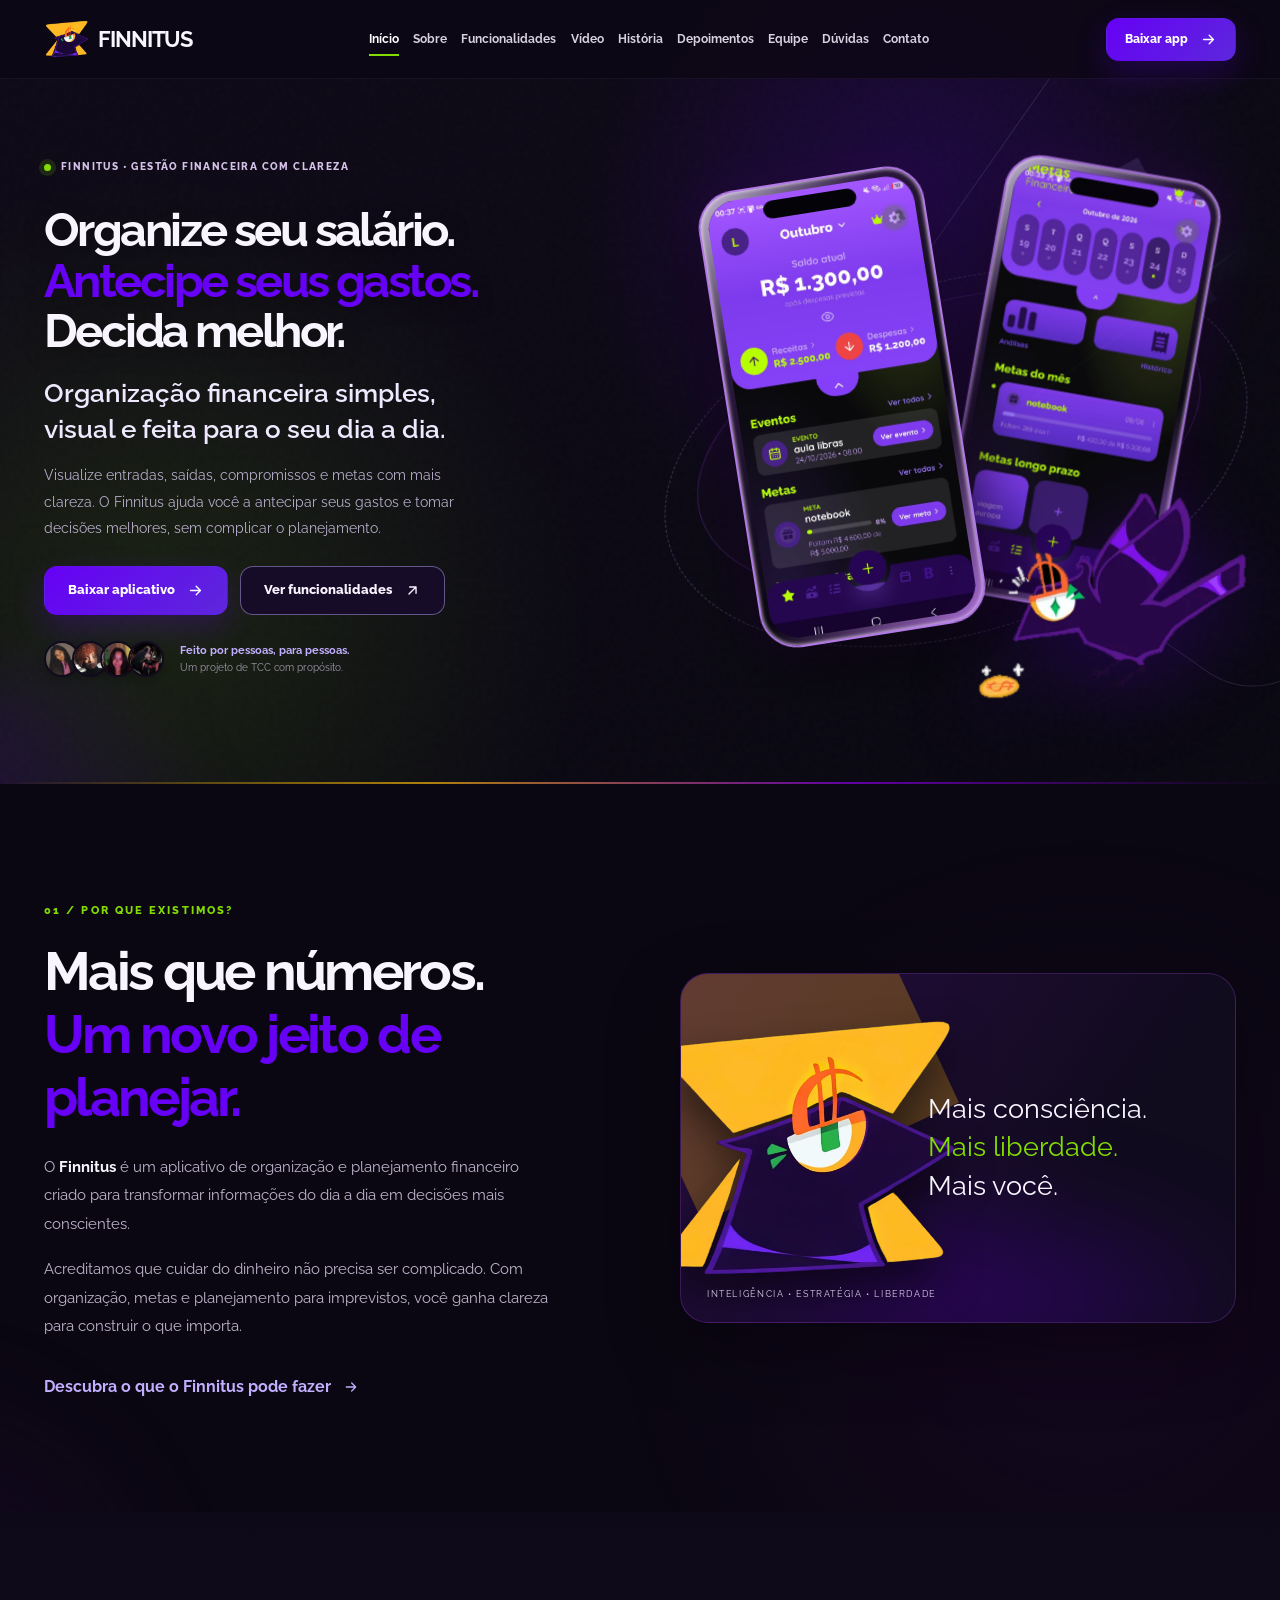
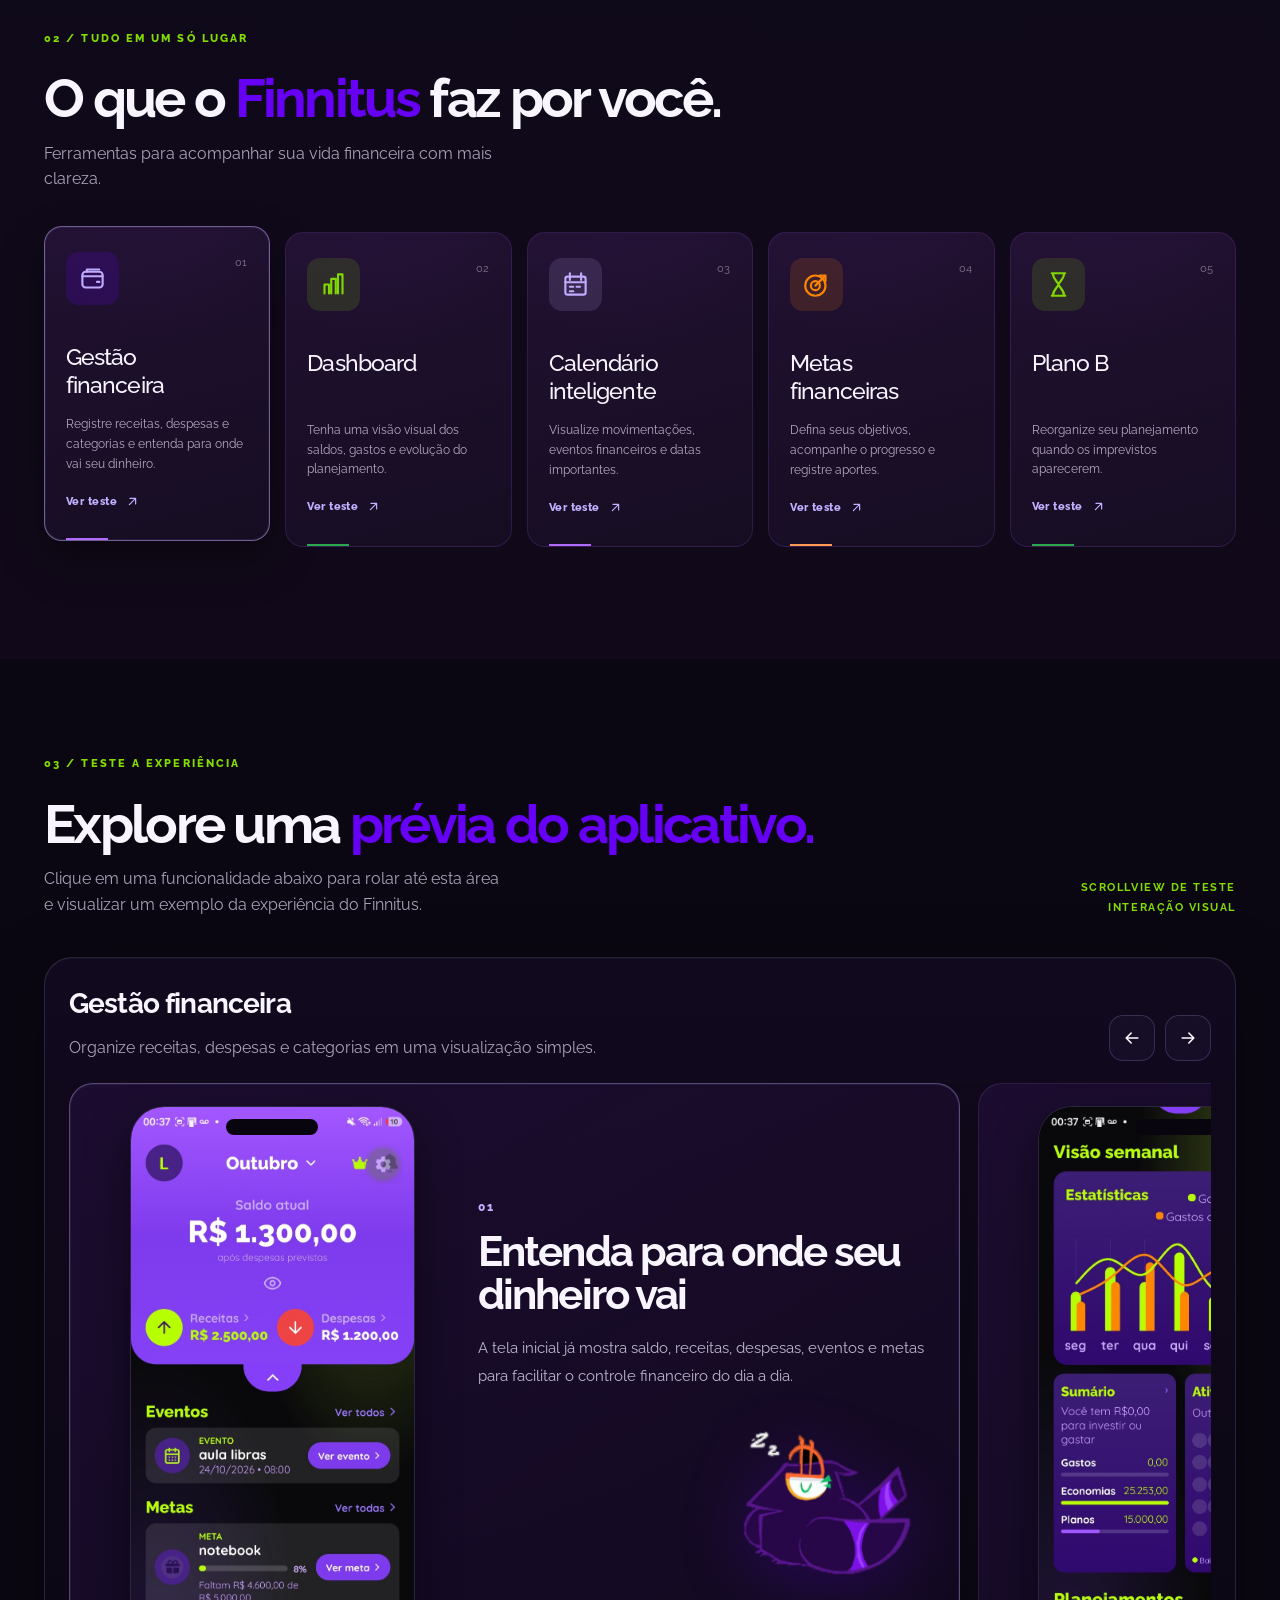
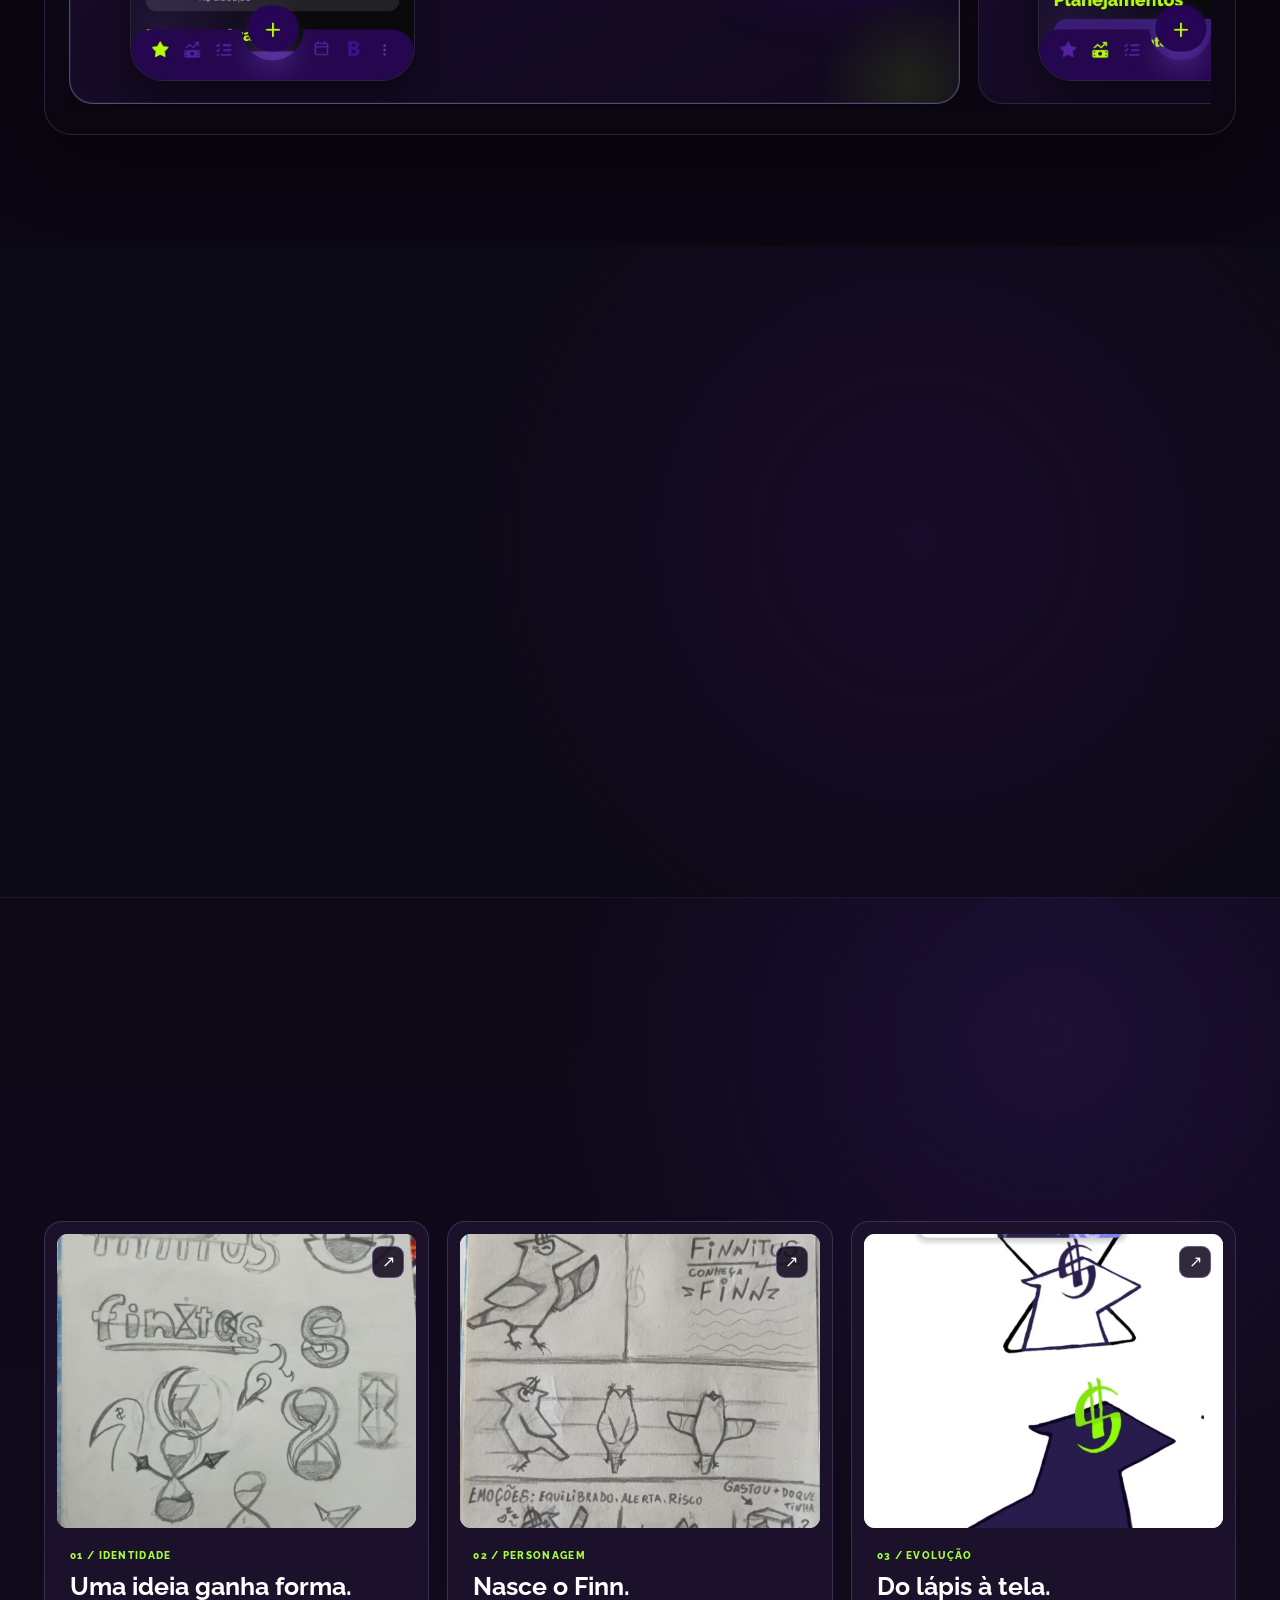
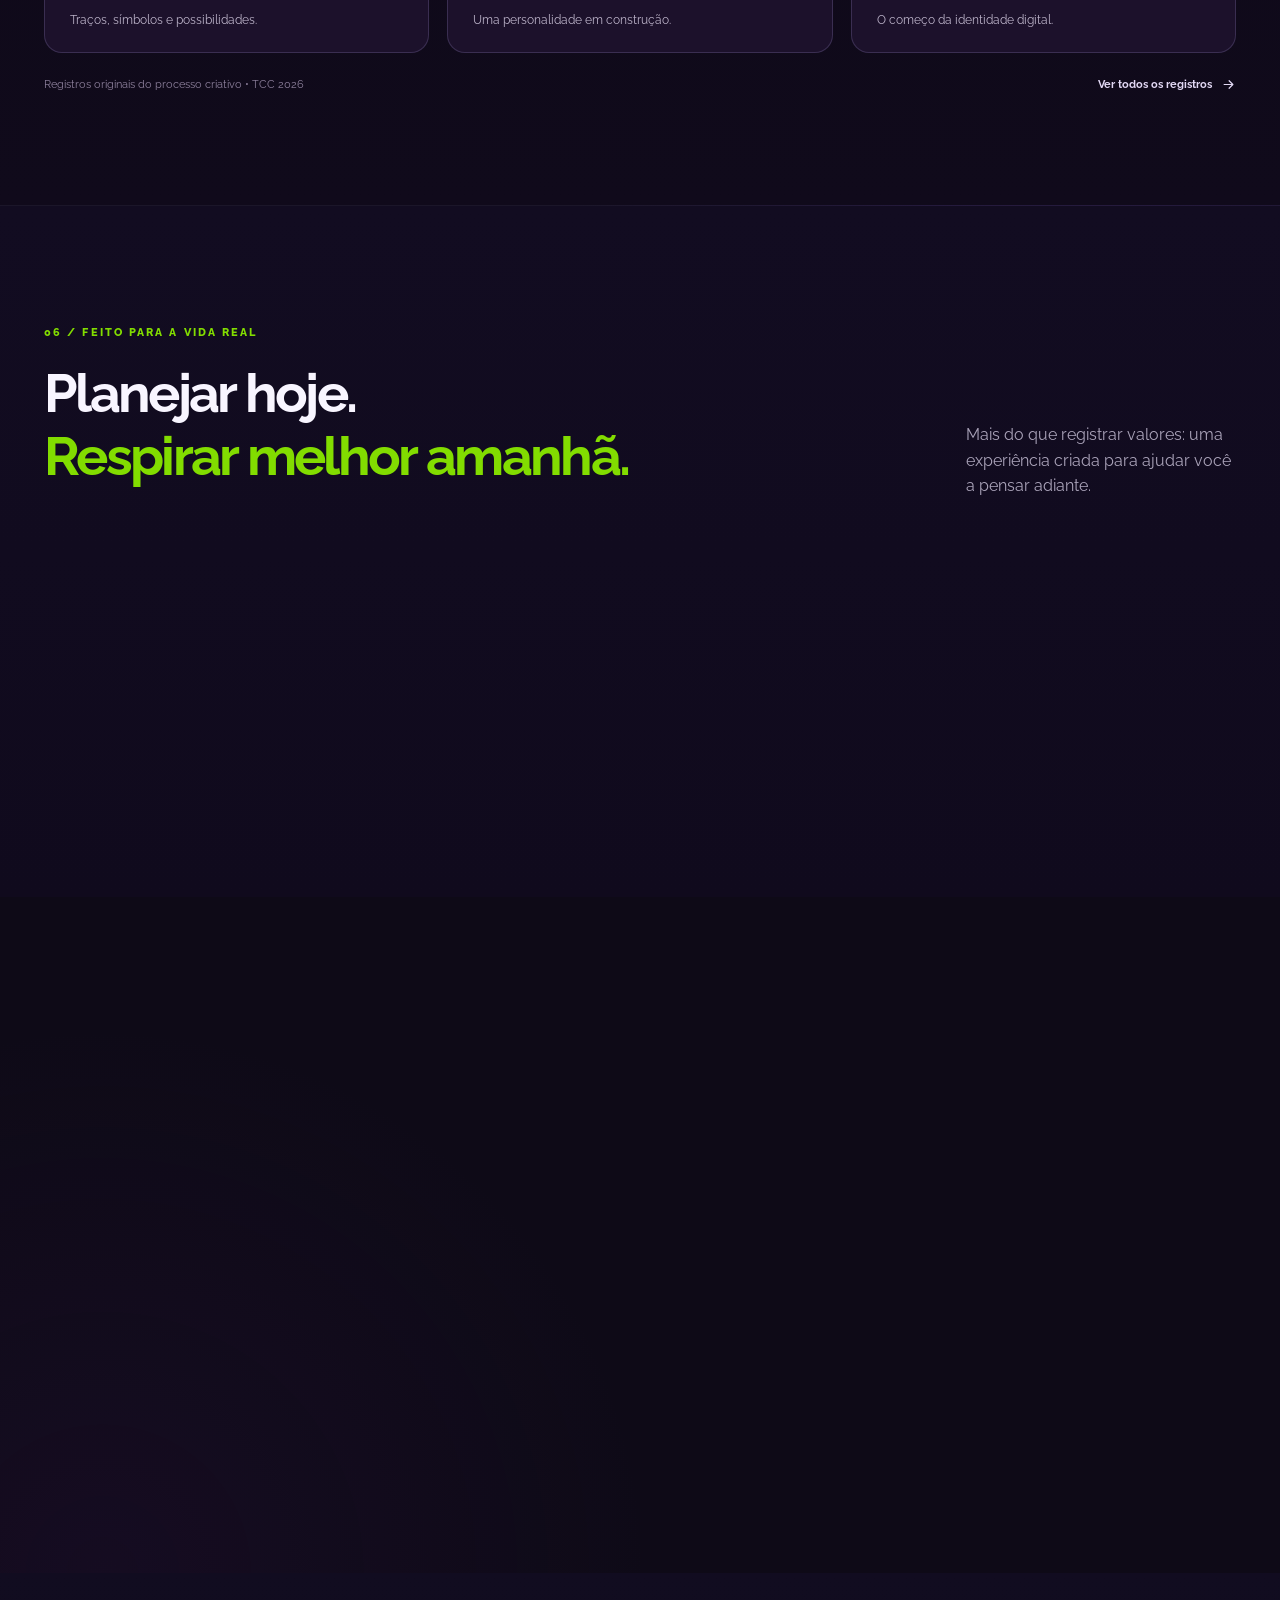
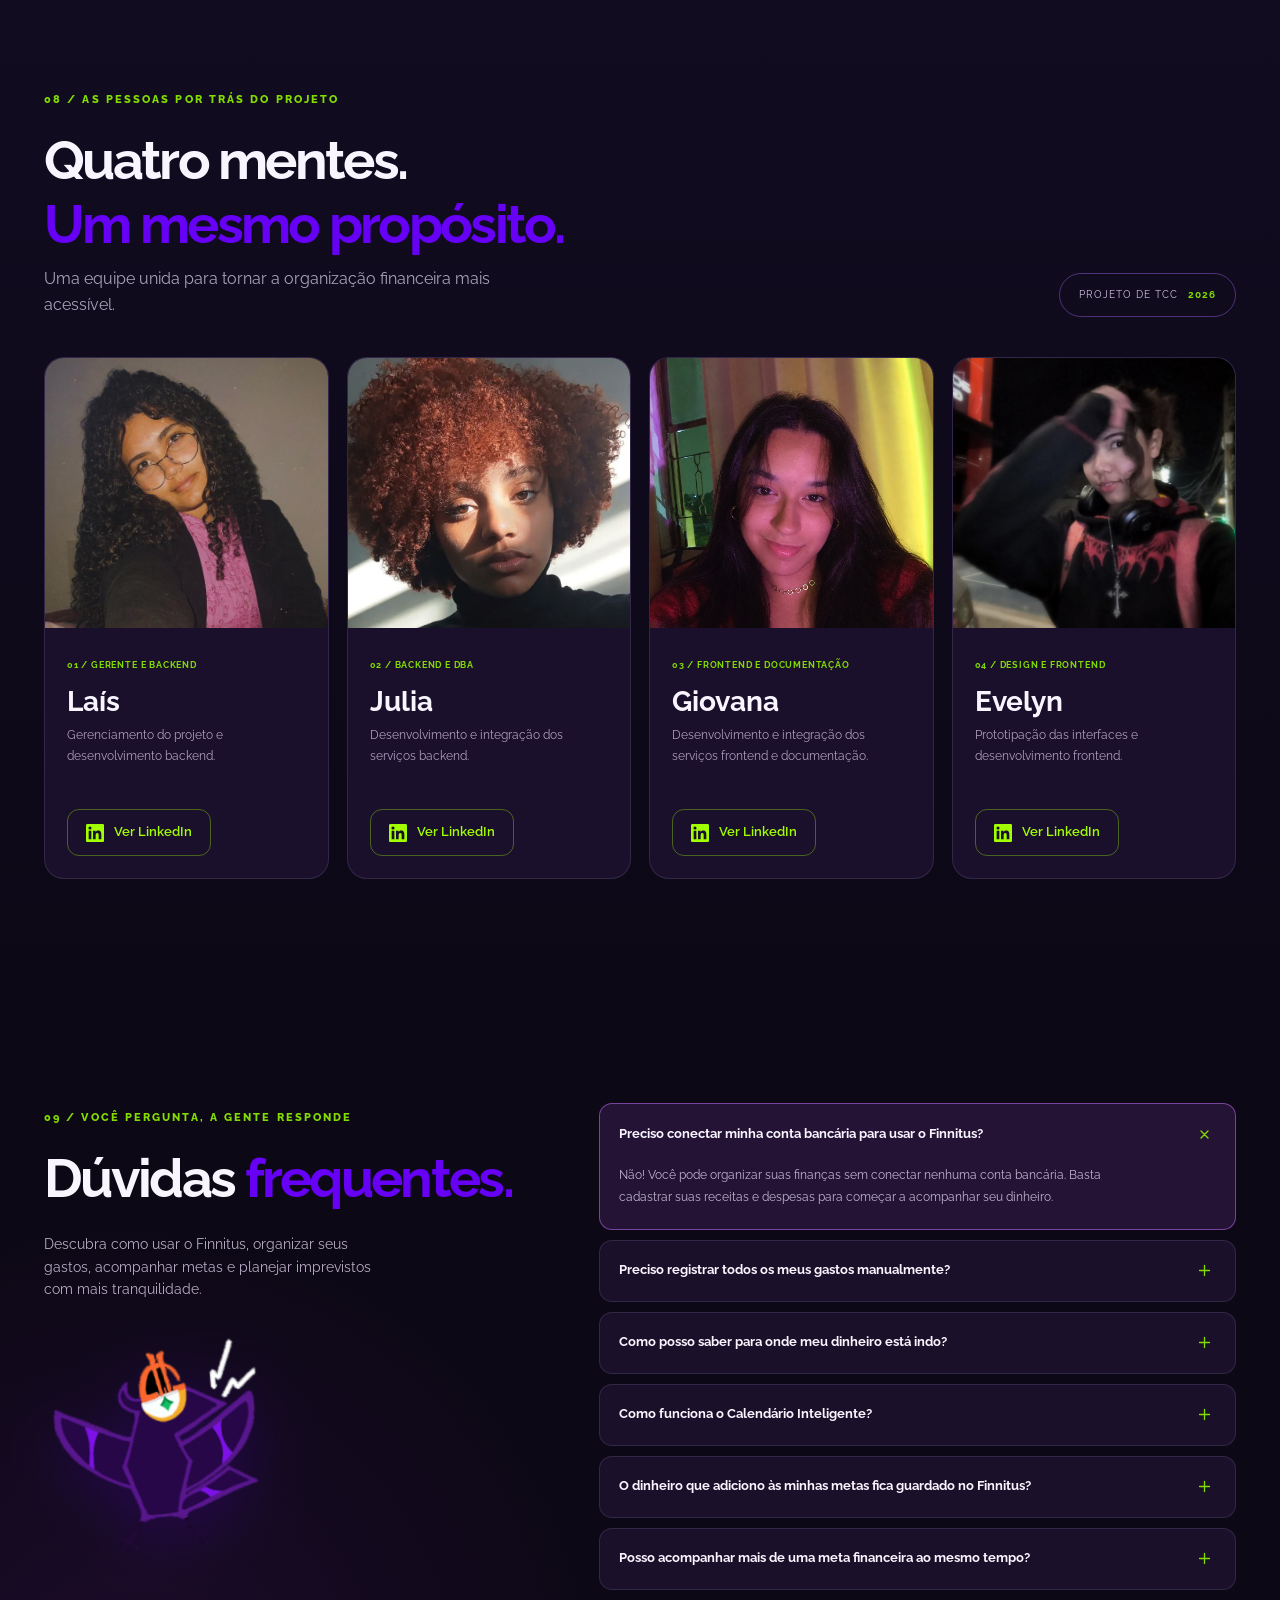
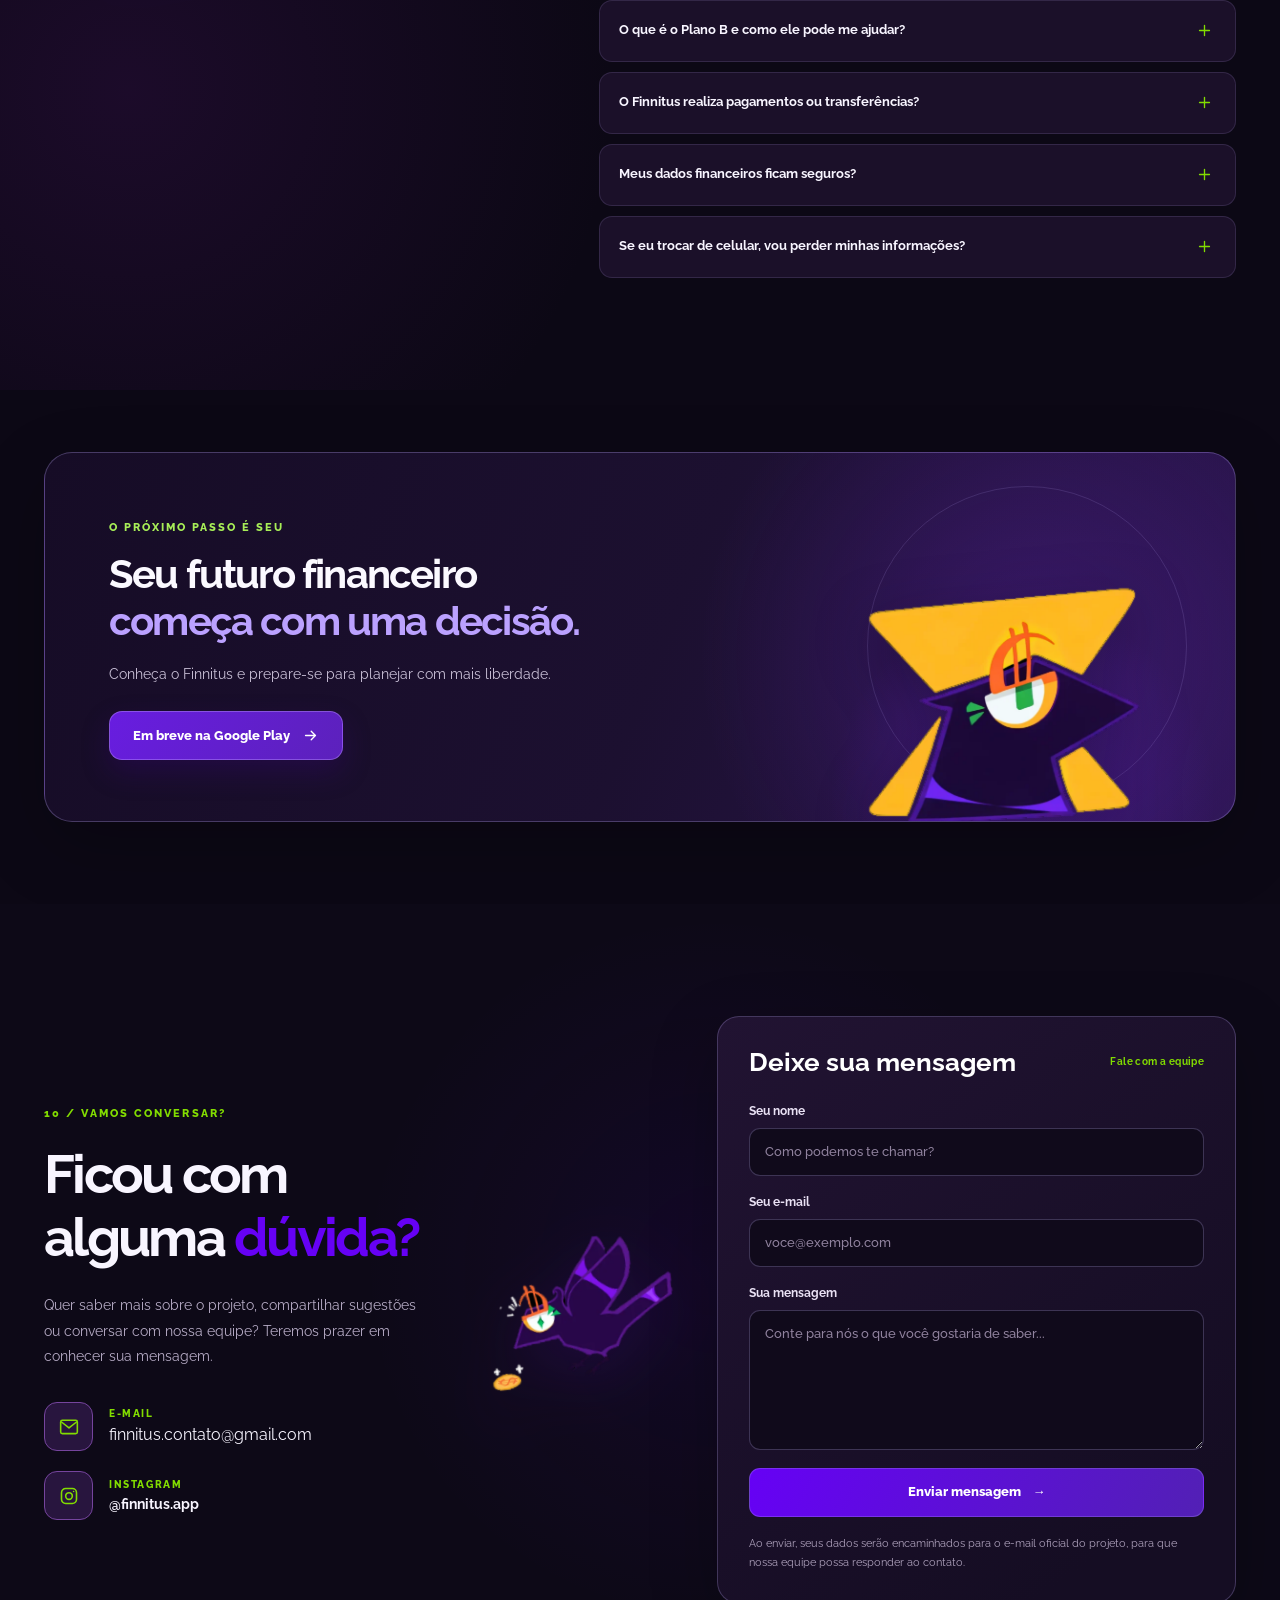
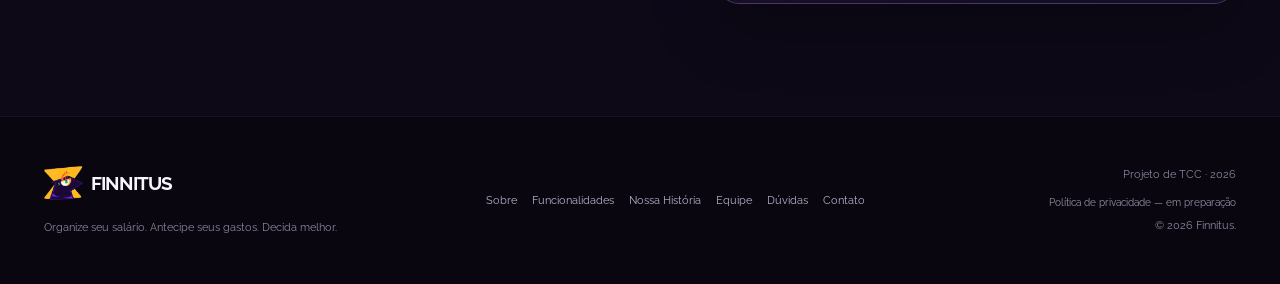
==== index.html @ 400951d0 "att" ====
<!doctype html>
<html lang="pt-BR">
<head>
  <meta charset="UTF-8" />
  <meta name="viewport" content="width=device-width, initial-scale=1" />
  <meta name="theme-color" content="#0b0712" />
  <meta name="description" content="Conheça o Finnitus: organização financeira, calendário inteligente, metas e planejamento para o seu futuro." />
  <title>Finnitus — Organize seu salário. Antecipe seus gastos. Decida melhor.</title>
  <link rel="icon" type="image/webp" href="assets/finn-icone.png" />
  <link rel="preconnect" href="https://fonts.googleapis.com" />
  <link rel="preconnect" href="https://fonts.gstatic.com" crossorigin />
  <link href="https://fonts.cdnfonts.com/css/sansation" rel="stylesheet" />
  <link href="https://fonts.googleapis.com/css2?family=Raleway:wght@400;500;600;700;800&display=swap" rel="stylesheet" />
  <link rel="stylesheet" href="styles.css" />
  <script src="script.js" defer></script>
</head>
<body>
  <svg class="svg-sprite" xmlns="http://www.w3.org/2000/svg" aria-hidden="true">
    <symbol id="icon-arrow" viewBox="0 0 24 24"><path d="M5 12h14m-6-6 6 6-6 6"/></symbol>
    <symbol id="icon-arrow-up-right" viewBox="0 0 24 24"><path d="M7 17 17 7M8 7h9v9"/></symbol>
    <symbol id="icon-menu" viewBox="0 0 24 24"><path d="M4 7h16M4 12h16M4 17h16"/></symbol>
    <symbol id="icon-close" viewBox="0 0 24 24"><path d="M5 5l14 14M19 5 5 19"/></symbol>
    <symbol id="icon-wallet" viewBox="0 0 24 24"><rect x="3" y="6" width="18" height="14" rx="3"/><path d="M3 10h18M16 15h2M7 6V4h11"/></symbol>
    <symbol id="icon-chart" viewBox="0 0 24 24"><path d="M4 20V12h4v8M10 20V7h4v13M16 20V3h4v17"/></symbol>
    <symbol id="icon-calendar" viewBox="0 0 24 24"><rect x="3" y="5" width="18" height="16" rx="2"/><path d="M7 2v6M17 2v6M3 10h18M7 14h3m3 0h3m-9 4h3"/></symbol>
    <symbol id="icon-target" viewBox="0 0 24 24"><circle cx="11" cy="13" r="9"/><circle cx="11" cy="13" r="4"/><path d="m11 13 9-9M15 4h5v5"/></symbol>
    <symbol id="icon-hourglass" viewBox="0 0 24 24"><path d="M6 2h12M6 22h12M7 2c0 5 4 7 5 10-1 3-5 5-5 10m10-20c0 5-4 7-5 10 1 3 5 5 5 10"/></symbol>
    <symbol id="icon-shield" viewBox="0 0 24 24"><path d="m12 2 9 4v6c0 6-4 9-9 10-5-1-9-4-9-10V6z"/><path d="m8 12 3 3 5-6"/></symbol>
    <symbol id="icon-mail" viewBox="0 0 24 24"><rect x="2" y="4" width="20" height="16" rx="2"/><path d="m3 6 9 7 9-7"/></symbol>
    <symbol id="icon-instagram" viewBox="0 0 24 24"><rect x="3" y="3" width="18" height="18" rx="5"/><circle cx="12" cy="12" r="4"/><path d="M17.5 6.5h.01"/></symbol>
    <symbol id="icon-play" viewBox="0 0 24 24"><path d="m8 5 12 7-12 7z"/></symbol>
    <symbol id="icon-check" viewBox="0 0 24 24"><path d="m5 12 5 5L20 7"/></symbol>
    <symbol id="icon-plus" viewBox="0 0 24 24"><path d="M12 5v14M5 12h14"/></symbol>
    <symbol id="icon-download" viewBox="0 0 24 24"><path d="M12 3v12m-5-5 5 5 5-5M4 17v4h16v-4"/></symbol>
    <symbol id="icon-spark" viewBox="0 0 24 24"><path d="m12 2 2.6 7.4L22 12l-7.4 2.6L12 22l-2.6-7.4L2 12l7.4-2.6z"/></symbol>
  </svg>

  <div class="scroll-progress" aria-hidden="true"></div>
  <div class="page-glow glow-one" aria-hidden="true"></div>
  <div class="page-glow glow-two" aria-hidden="true"></div>

  <header class="site-header" id="topo">
    <div class="container nav-shell">
      <a class="brand" href="#inicio" aria-label="Finnitus, voltar ao início">
        <img src="assets/finn-logo-principal.png" alt="" width="41" height="36" />
        <span>FINNITUS<span></span></span>
      </a>
      <nav class="desktop-nav" aria-label="Menu principal">
        <a href="#inicio" class="is-current">Início</a>
        <a href="#sobre">Sobre</a>
        <a href="#funcionalidades">Funcionalidades</a>
        <a href="#video">Vídeo</a>
        <a href="#nossa-historia">História</a>
        <a href="#depoimentos">Depoimentos</a>
        <a href="#equipe">Equipe</a>
        <a href="#duvidas">Dúvidas</a>
        <a href="#contato">Contato</a>
      </nav>
      <a class="btn btn-small btn-gold desktop-download" href="#baixar">Baixar app <svg class="i"><use href="#icon-arrow"/></svg></a>
      <button class="menu-toggle" type="button" aria-label="Abrir menu" aria-controls="mobile-nav" aria-expanded="false"><svg class="i"><use href="#icon-menu"/></svg></button>
    </div>
    <nav class="mobile-nav" id="mobile-nav" aria-label="Menu para celular" hidden>
      <a href="#inicio">Início</a><a href="#sobre">Sobre</a><a href="#funcionalidades">Funcionalidades</a><a href="#video">Vídeo</a><a href="#nossa-historia">História</a><a href="#depoimentos">Depoimentos</a><a href="#equipe">Equipe</a><a href="#duvidas">Dúvidas</a><a href="#contato">Contato</a><a href="#baixar" class="mobile-download">Baixar app →</a>
    </nav>
  </header>

  <main>
        <!-- 01 HERO -->
    <section class="hero section" id="inicio" aria-labelledby="hero-heading">
      <div class="hero-noise" aria-hidden="true"></div>
      <div class="container hero-layout">
        <div class="hero-copy" data-reveal>
          <div class="eyebrow"><span class="pulse-dot"></span> FINNITUS • GESTÃO FINANCEIRA COM CLAREZA</div>
          <h1 id="hero-heading">Organize seu salário.<br><span>Antecipe seus gastos.</span><br>Decida melhor.</h1>
          <p class="hero-lead">Organização financeira simples, visual e feita para o seu dia a dia.</p>
          <p class="hero-description">Visualize entradas, saídas, compromissos e metas com mais clareza. O Finnitus ajuda você a antecipar seus gastos e tomar decisões melhores, sem complicar o planejamento.</p>
          <div class="hero-actions">
            <a class="btn btn-gold" href="#baixar">Baixar aplicativo <svg class="i"><use href="#icon-arrow"/></svg></a>
            <a class="btn btn-outline" href="#funcionalidades">Ver funcionalidades <svg class="i"><use href="#icon-arrow-up-right"/></svg></a>
          </div>
          <div class="hero-meta">
            <div class="mini-avatars" aria-hidden="true">
              <img src="assets/equipe/lais.png" alt="" loading="eager" width="36" height="36" />
              <img src="assets/equipe/julia.jpeg" alt="" loading="eager" width="36" height="36" />
              <img src="assets/equipe/giovana.jpeg" alt="" loading="eager" width="36" height="36" />
              <img src="assets/equipe/evelyn.png" alt="" loading="eager" width="36" height="36" />
            </div>
            <span class="hero-meta-text">
              <strong>Feito por pessoas, para pessoas.</strong>
              <small>Um projeto de TCC com propósito.</small>
            </span>
          </div>
        </div>
        <div class="hero-art" data-reveal>
          <div class="hero-orbit orbit-one" aria-hidden="true"></div><div class="hero-orbit orbit-two" aria-hidden="true"></div>
          <div class="hero-geo geo-diamond" aria-hidden="true"></div><div class="hero-geo geo-line" aria-hidden="true"></div>
          <div class="mockphone phone-back" aria-label="Tela real de Metas do Finnitus">
            <div class="phone-notch"></div>
            <div class="phone-screen-image">
              <img src="assets/screens/hero-metas.jpg" alt="Tela real de metas do Finnitus" loading="eager" />
            </div>
          </div>
          <div class="mockphone phone-front" aria-label="Tela real da Home do Finnitus">
            <div class="phone-notch"></div>
            <div class="phone-screen-image">
              <img src="assets/screens/hero-home.jpg" alt="Tela real da página inicial do Finnitus" loading="eager" />
            </div>
          </div>
          <img class="hero-finn" src="assets/finn-voando.png" alt="Finn, mascote oficial do Finnitus, em uma pose de voo" />
        </div>
      </div>
      <div class="hero-edge" aria-hidden="true"></div>
    </section>

    <!-- 02 ABOUT -->
    <section class="section about" id="sobre" aria-labelledby="about-heading">
      <div class="container two-cols about-grid">
        <div class="about-copy" data-reveal>
          <span class="section-label">01 / POR QUE EXISTIMOS?</span>
          <h2 class="section-title" id="about-heading">Mais que números.<br><span>Um novo jeito de planejar.</span></h2>
          <p>O <strong>Finnitus</strong> é um aplicativo de organização e planejamento financeiro criado para transformar informações do dia a dia em decisões mais conscientes.</p>
          <p>Acreditamos que cuidar do dinheiro não precisa ser complicado. Com organização, metas e planejamento para imprevistos, você ganha clareza para construir o que importa.</p>
          <a class="text-link" href="#funcionalidades">Descubra o que o Finnitus pode fazer <svg class="i"><use href="#icon-arrow"/></svg></a>
        </div>
        <div class="about-art" data-reveal>
        
          <img src="assets/finn-logo.webp" alt="Finn com o símbolo da ampulheta" loading="lazy" />
          <div class="about-quote">Mais consciência.<br><span>Mais liberdade.</span><br>Mais você.</div>
          <span class="about-art-caption">INTELIGÊNCIA • ESTRATÉGIA • LIBERDADE</span>
        </div>
      </div>
    </section>

    <!-- 03 FEATURES -->
    <section class="section features" id="funcionalidades" aria-labelledby="features-heading">
      <div class="container">
        <div class="section-heading" data-reveal><div><span class="section-label">02 / TUDO EM UM SÓ LUGAR</span><h2 class="section-title" id="features-heading">O que o <span>Finnitus</span> faz por você.</h2><p>Ferramentas para acompanhar sua vida financeira com mais clareza.</p></div></div>
        <div class="features-grid">
          <article class="feature-card feature-purple" data-reveal data-demo-open="0" tabindex="0" role="button" aria-label="Abrir demonstração de Gestão financeira"><div class="feature-icon"><svg class="i"><use href="#icon-wallet"/></svg></div><span class="feature-index">01</span><h3>Gestão<br>financeira</h3><p>Registre receitas, despesas e categorias e entenda para onde vai seu dinheiro.</p><span class="feature-cta">Ver teste <svg class="i"><use href="#icon-arrow-up-right"/></svg></span><div class="card-stroke"></div></article>
          <article class="feature-card feature-green" data-reveal data-demo-open="1" tabindex="0" role="button" aria-label="Abrir demonstração de Dashboard"><div class="feature-icon"><svg class="i"><use href="#icon-chart"/></svg></div><span class="feature-index">02</span><h3>Dashboard</h3><p>Tenha uma visão visual dos saldos, gastos e evolução do planejamento.</p><span class="feature-cta">Ver teste <svg class="i"><use href="#icon-arrow-up-right"/></svg></span><div class="card-stroke"></div></article>
          <article class="feature-card feature-lilac" data-reveal data-demo-open="2" tabindex="0" role="button" aria-label="Abrir demonstração de Calendário inteligente"><div class="feature-icon"><svg class="i"><use href="#icon-calendar"/></svg></div><span class="feature-index">03</span><h3>Calendário<br>inteligente</h3><p>Visualize movimentações, eventos financeiros e datas importantes.</p><span class="feature-cta">Ver teste <svg class="i"><use href="#icon-arrow-up-right"/></svg></span><div class="card-stroke"></div></article>
          <article class="feature-card feature-orange" data-reveal data-demo-open="3" tabindex="0" role="button" aria-label="Abrir demonstração de Metas financeiras"><div class="feature-icon"><svg class="i"><use href="#icon-target"/></svg></div><span class="feature-index">04</span><h3>Metas<br>financeiras</h3><p>Defina seus objetivos, acompanhe o progresso e registre aportes.</p><span class="feature-cta">Ver teste <svg class="i"><use href="#icon-arrow-up-right"/></svg></span><div class="card-stroke"></div></article>
          <article class="feature-card feature-green" data-reveal data-demo-open="4" tabindex="0" role="button" aria-label="Abrir demonstração de Plano B"><div class="feature-icon"><svg class="i"><use href="#icon-hourglass"/></svg></div><span class="feature-index">05</span><h3>Plano B</h3><p>Reorganize seu planejamento quando os imprevistos aparecerem.</p><span class="feature-cta">Ver teste <svg class="i"><use href="#icon-arrow-up-right"/></svg></span><div class="card-stroke"></div></article>
        </div>
      </div>
    </section>

    <!-- 04 APP TEST -->
    <section class="section app-lab" id="teste-app" aria-labelledby="app-lab-heading">
      <div class="container">
        <div class="section-heading" data-reveal>
          <div>
            <span class="section-label">03 / TESTE A EXPERIÊNCIA</span>
            <h2 class="section-title" id="app-lab-heading">Explore uma <span>prévia do aplicativo.</span></h2>
            <p>Clique em uma funcionalidade abaixo para rolar até esta área e visualizar um exemplo da experiência do Finnitus.</p>
          </div>
          <div class="section-aside">SCROLLVIEW DE TESTE<br>INTERAÇÃO VISUAL</div>
        </div>
        <div class="app-lab-shell" data-reveal>
          <div class="app-lab-head">
            <div>
              <strong id="demo-title">Gestão financeira</strong>
              <p id="demo-description">Organize receitas, despesas e categorias em uma visualização simples.</p>
            </div>
            <div class="app-lab-controls">
              <button class="demo-nav" type="button" data-demo-nav="prev" aria-label="Ver demonstração anterior"><svg class="i"><use href="#icon-arrow"/></svg></button>
              <button class="demo-nav" type="button" data-demo-nav="next" aria-label="Ver próxima demonstração"><svg class="i"><use href="#icon-arrow"/></svg></button>
            </div>
          </div>
          <div class="app-demo-scroller" id="app-demo-scroller" aria-label="Demonstrações das funcionalidades do aplicativo">
            <article class="app-demo-slide is-active" data-demo-slide="0">
              <div class="demo-phone">
                <div class="demo-real-frame">
                  <img src="assets/screens/gestao-financeira.jpg" alt="Tela real da funcionalidade de gestão financeira do Finnitus" loading="lazy">
                </div>
              </div>
              <div class="demo-copy"><span class="demo-kicker">01</span><h3>Entenda para onde seu dinheiro vai</h3><p>A tela inicial já mostra saldo, receitas, despesas, eventos e metas para facilitar o controle financeiro do dia a dia.</p><img src="assets/finn-dormindo.png" class="demo-finn" alt="Finn descansando" loading="lazy"></div>
            </article>
            <article class="app-demo-slide" data-demo-slide="1">
              <div class="demo-phone">
                <div class="demo-real-frame">
                  <img src="assets/screens/dashboard.jpg" alt="Tela real do dashboard do Finnitus" loading="lazy">
                </div>
              </div>
              <div class="demo-copy"><span class="demo-kicker">02</span><h3>Veja padrões e acompanhe sua evolução</h3><p>Com gráficos, atividade e visão semanal, o dashboard ajuda a interpretar padrões e acompanhar sua evolução financeira.</p><img src="assets/finn-voando.png" class="demo-finn" alt="Finn voando" loading="lazy"></div>
            </article>
            <article class="app-demo-slide" data-demo-slide="2">
              <div class="demo-phone">
                <div class="demo-real-frame">
                  <img src="assets/screens/calendario.jpg" alt="Tela real do calendário do Finnitus" loading="lazy">
                </div>
              </div>
              <div class="demo-copy"><span class="demo-kicker">03</span><h3>Antecipe compromissos e datas importantes</h3><p>O calendário inteligente permite antecipar compromissos, vencimentos e movimentações ao longo do mês.</p><img src="assets/finn-preocupado.png" class="demo-finn" alt="Finn em pose expressiva" loading="lazy"></div>
            </article>
            <article class="app-demo-slide" data-demo-slide="3">
              <div class="demo-phone">
                <div class="demo-real-frame">
                  <img src="assets/screens/metas.jpg" alt="Tela real de metas do Finnitus" loading="lazy">
                </div>
              </div>
              <div class="demo-copy"><span class="demo-kicker">04</span><h3>Transforme metas em passos concretos</h3><p>Na área de metas, você acompanha objetivos de curto e longo prazo com progresso visual e organização por período.</p><img src="assets/finn-comemorando.png" class="demo-finn" alt="Finn comemorando" loading="lazy"></div>
            </article>
            <article class="app-demo-slide" data-demo-slide="4">
              <div class="demo-phone">
                <div class="demo-real-frame">
                  <img src="assets/screens/plano-b.jpg" alt="Tela real do Plano B do Finnitus" loading="lazy">
                </div>
              </div>
              <div class="demo-copy"><span class="demo-kicker">05</span><h3>Tenha apoio quando o mês sair do planejado</h3><p>O Plano B oferece análises, rotas e recomendações para reorganizar o planejamento quando surgirem imprevistos.</p><img src="assets/finn-sacola-vergonha.png" class="demo-finn" alt="Finn com a ampulheta" loading="lazy"></div>
            </article>
          </div>
        </div>
      </div>
    </section>

  <!-- 05 VIDEO -->
<section
  class="section video-section"
  id="video"
  aria-labelledby="video-heading"
>
  <div class="container video-grid">

    <div data-reveal>
      <span class="section-label">
        04 / CONHEÇA O PROJETO
      </span>

      <h2 class="section-title" id="video-heading">
        Dê o play.<br>
        <span>Conheça o Finnitus.</span>
      </h2>

      <p>
        Em nosso vídeo de apresentação, você vai
        entender o propósito do projeto, conhecer
        a experiência do aplicativo e descobrir
        como tudo começou.
      </p>

      <a class="hand-note" href="historia.html">
        A história por trás<br>
        de cada escolha. ↗
      </a>
    </div>

    

<!-- Player do YouTube -->
<div class="video-stage" data-reveal>
  <iframe
    src="https://www.youtube.com/embed/zCidQmphT-o"
    title="Conheça o Finnitus"
    loading="lazy"
    allow="accelerometer; autoplay; clipboard-write; encrypted-media; gyroscope; picture-in-picture; web-share"
    referrerpolicy="strict-origin-when-cross-origin"
    allowfullscreen>
  </iframe>
</div>



  </div>
</section>

    <!-- 06 ORIGEM / PRÉVIA DA NOSSA HISTÓRIA -->
    <section class="section history-preview" id="nossa-historia" aria-labelledby="history-preview-heading">
      <div class="container">
        <div class="history-preview-top" data-reveal>
          <div>
            <span class="section-label">05 / BASTIDORES DO FINNITUS</span>
            <h2 class="section-title" id="history-preview-heading">Antes dos pixels,<br><span>vieram os rabiscos.</span></h2>
          </div>
          <div class="history-preview-intro">
            <p>O Finnitus começou no papel. Descubra os primeiros desenhos da identidade visual, o nascimento do Finn e os experimentos que deram forma ao nosso projeto.</p>
            <a class="history-preview-link" href="historia.html">Conheça nossa história <svg class="i" aria-hidden="true"><use href="#icon-arrow-up-right"/></svg></a>
          </div>
        </div>
        <div class="history-preview-gallery">
          <a class="history-preview-card" href="historia.html#identidade" data-reveal>
            <span class="history-preview-photo"><img src="assets/historia/estudos-logo.jpg" alt="Página do caderno com os primeiros estudos da tipografia Finnitus, ampulhetas e símbolos para a marca" loading="lazy"><span class="history-preview-open" aria-hidden="true">↗</span></span>
            <span class="history-preview-number">01 / IDENTIDADE</span>
            <strong>Uma ideia ganha forma.</strong>
            <span>Traços, símbolos e possibilidades.</span>
          </a>
          <a class="history-preview-card" href="historia.html#finn" data-reveal>
            <span class="history-preview-photo"><img src="assets/historia/esbocos-finn.jpg" alt="Estudos feitos à mão mostrando o mascote corvo Finn de diferentes ângulos e com várias expressões" loading="lazy"><span class="history-preview-open" aria-hidden="true">↗</span></span>
            <span class="history-preview-number">02 / PERSONAGEM</span>
            <strong>Nasce o Finn.</strong>
            <span>Uma personalidade em construção.</span>
          </a>
          <a class="history-preview-card" href="historia.html#digital" data-reveal>
            <span class="history-preview-photo"><img src="assets/historia/finn-digital.jpg" alt="Registro do desenho digital de uma versão roxa do mascote Finn no aplicativo Ibis Paint" loading="lazy"><span class="history-preview-open" aria-hidden="true">↗</span></span>
            <span class="history-preview-number">03 / EVOLUÇÃO</span>
            <strong>Do lápis à tela.</strong>
            <span>O começo da identidade digital.</span>
          </a>
        </div>
        <div class="history-preview-foot" data-reveal><span>Registros originais do processo criativo • TCC 2026</span><a href="historia.html">Ver todos os registros <svg class="i" aria-hidden="true"><use href="#icon-arrow"/></svg></a></div>
      </div>
    </section>

    <!-- 07 DIFFERENTIALS -->
    <section class="section why" id="diferenciais" aria-labelledby="why-heading">
      <div class="container"><div class="section-heading" data-reveal><div><span class="section-label">06 / FEITO PARA A VIDA REAL</span><h2 class="section-title" id="why-heading">Planejar hoje.<br><span>Respirar melhor amanhã.</span></h2></div><p>Mais do que registrar valores: uma experiência criada para ajudar você a pensar adiante.</p></div>
        <div class="benefits-grid">
          <div class="benefit" data-reveal><span class="benefit-n">01</span><svg class="i"><use href="#icon-chart"/></svg><h3>Clareza no dia a dia</h3><p>Informações organizadas para visualizar sua realidade financeira.</p></div>
          <div class="benefit" data-reveal><span class="benefit-n">02</span><svg class="i"><use href="#icon-target"/></svg><h3>Planos que ganham forma</h3><p>Objetivos acompanhados de perto, com progresso visível.</p></div>
          <div class="benefit" data-reveal><span class="benefit-n">03</span><svg class="i"><use href="#icon-shield"/></svg><h3>Mais preparo</h3><p>Recursos que ajudam a repensar os próximos passos diante de imprevistos.</p></div>
        </div></div>
    </section>

    <!-- 08 TESTIMONIALS -->
    <section class="section testimonials" id="depoimentos" aria-labelledby="testimonials-heading">
      <div class="container"><div class="section-heading" data-reveal><div><span class="section-label">07 / SUA VOZ É IMPORTANTE</span><h2 class="section-title" id="testimonials-heading">Experiências que <span>fazem a diferença.</span></h2><p>Esse espaço será preenchido com relatos autorizados de quem testar o Finnitus.</p></div></div>
        <div class="testimonials-grid">
          <article class="testimonial-placeholder" data-reveal><div class="quote-symbol">“</div><p>Em breve, uma experiência real de quem experimentou nossas funcionalidades.</p><div class="placeholder-person"><span>01</span><div><strong>Depoimento em preparação</strong><small>Testes com usuários</small></div></div></article>
          <article class="testimonial-placeholder" data-reveal><div class="quote-symbol">“</div><p>Feedbacks de usuários vão ajudar a contar a história do Finnitus.</p><div class="placeholder-person"><span>02</span><div><strong>Depoimento em preparação</strong><small>Relato autorizado</small></div></div></article>
          <article class="testimonial-placeholder" data-reveal><div class="quote-symbol">“</div><p>A construção de um aplicativo melhor também passa por quem o utiliza.</p><div class="placeholder-person"><span>03</span><div><strong>Depoimento em preparação</strong><small>Em breve</small></div></div></article>
        </div>
      </div>
    </section>

    <!-- 09 TEAM -->
    <section class="section team" id="equipe" aria-labelledby="team-heading">
      <div class="container"><div class="section-heading" data-reveal><div><span class="section-label">08 / AS PESSOAS POR TRÁS DO PROJETO</span><h2 class="section-title" id="team-heading">Quatro mentes.<br><span>Um mesmo propósito.</span></h2><p>Uma equipe unida para tornar a organização financeira mais acessível.</p></div><div class="tcc-tag">PROJETO DE TCC <b>2026</b></div></div>
        <div class="team-grid">
          <article class="team-card">

  <div class="team-photo">
    <img
      src="assets/equipe/lais.png"
      alt="Foto de Laís"
      loading="lazy"
    />
  </div>

  <div class="team-info">
    <span class="team-role">
      01 / GERENTE E BACKEND
    </span>

    <h3>Laís</h3>

    <p>
      Gerenciamento do projeto e
      desenvolvimento backend.
    </p>

    <a
      class="team-linkedin"
      href="https://www.linkedin.com/in/la%C3%ADs-barbosa-60883a3b9/"
      target="_blank"
      rel="noopener noreferrer"
      aria-label="Acessar LinkedIn de Laís"
    >
      <svg
        width="18"
        height="18"
        viewBox="0 0 24 24"
        fill="currentColor"
        aria-hidden="true"
      >
        <path d="M20.447 20.452h-3.554v-5.569c0-1.328-.027-3.037-1.852-3.037-1.853 0-2.136 1.445-2.136 2.939v5.667H9.35V9h3.414v1.561h.049c.476-.9 1.637-1.85 3.37-1.85 3.601 0 4.267 2.37 4.267 5.455v6.286zM5.337 7.433a2.062 2.062 0 1 1 0-4.124 2.062 2.062 0 0 1 0 4.124zM7.119 20.452H3.555V9h3.564v11.452zM22.225 0H1.771C.792 0 0 .774 0 1.729v20.542C0 23.227.792 24 1.771 24h20.451C23.2 24 24 23.227 24 22.271V1.729C24 .774 23.2 0 22.222 0z"/>
      </svg>

      Ver LinkedIn
    </a>
  </div>

</article>
<article class="team-card">

  <div class="team-photo">
    <img
      src="assets/equipe/julia.jpeg"
      alt="Foto de Julia"
      loading="lazy"
    />
  </div>

  <div class="team-info">
    <span class="team-role">
      02 / BACKEND E DBA
    </span>

    <h3>Julia</h3>

    <p>
      Desenvolvimento e integração dos serviços backend.
    </p>

    <a
      class="team-linkedin"
      href="https://www.linkedin.com/in/julia-santos-chaves-a8a969340?utm_source=share_via&utm_content=profile&utm_medium=member_android"
      target="_blank"
      rel="noopener noreferrer"
      aria-label="Acessar LinkedIn de Julia"
    >
      <svg
        width="18"
        height="18"
        viewBox="0 0 24 24"
        fill="currentColor"
        aria-hidden="true"
      >
        <path d="M20.447 20.452h-3.554v-5.569c0-1.328-.027-3.037-1.852-3.037-1.853 0-2.136 1.445-2.136 2.939v5.667H9.35V9h3.414v1.561h.049c.476-.9 1.637-1.85 3.37-1.85 3.601 0 4.267 2.37 4.267 5.455v6.286zM5.337 7.433a2.062 2.062 0 1 1 0-4.124 2.062 2.062 0 0 1 0 4.124zM7.119 20.452H3.555V9h3.564v11.452zM22.225 0H1.771C.792 0 0 .774 0 1.729v20.542C0 23.227.792 24 1.771 24h20.451C23.2 24 24 23.227 24 22.271V1.729C24 .774 23.2 0 22.222 0z"/>
      </svg>

      Ver LinkedIn
    </a>
  </div>

</article>

<article class="team-card">

  <div class="team-photo">
    <img
      src="assets/equipe/giovana.jpeg"
      alt="Foto de Giovana"
      loading="lazy"
    />
  </div>

  <div class="team-info">
    <span class="team-role">
      03 / FRONTEND E DOCUMENTAÇÃO
    </span>

    <h3>Giovana</h3>

    <p>
      Desenvolvimento e integração dos serviços frontend e documentação.
    </p>

    <a
      class="team-linkedin"
      href="https://www.linkedin.com/in/giovana-bandeira-vieira-21b922274?utm_source=share_via&utm_content=profile&utm_medium=member_android"
      target="_blank"
      rel="noopener noreferrer"
      aria-label="Acessar LinkedIn de Giovana"
    >
      <svg
        width="18"
        height="18"
        viewBox="0 0 24 24"
        fill="currentColor"
        aria-hidden="true"
      >
        <path d="M20.447 20.452h-3.554v-5.569c0-1.328-.027-3.037-1.852-3.037-1.853 0-2.136 1.445-2.136 2.939v5.667H9.35V9h3.414v1.561h.049c.476-.9 1.637-1.85 3.37-1.85 3.601 0 4.267 2.37 4.267 5.455v6.286zM5.337 7.433a2.062 2.062 0 1 1 0-4.124 2.062 2.062 0 0 1 0 4.124zM7.119 20.452H3.555V9h3.564v11.452zM22.225 0H1.771C.792 0 0 .774 0 1.729v20.542C0 23.227.792 24 1.771 24h20.451C23.2 24 24 23.227 24 22.271V1.729C24 .774 23.2 0 22.222 0z"/>
      </svg>

      Ver LinkedIn
    </a>
  </div>

</article>

<article class="team-card">

  <div class="team-photo">
    <img
      src="assets/equipe/evelyn.png"
      alt="Foto de Evelyn"
      loading="lazy"
    />
  </div>

  <div class="team-info">
    <span class="team-role">
      04 / DESIGN E FRONTEND
    </span>

    <h3>Evelyn</h3>

    <p>
      Prototipação das interfaces e desenvolvimento frontend.
    </p>

    <a
      class="team-linkedin"
      href="https://www.linkedin.com/in/evelyn-victor-dos-santos-544a22355?utm_source=share_via&utm_content=profile&utm_medium=member_android"
      target="_blank"
      rel="noopener noreferrer"
      aria-label="Acessar LinkedIn de Evelyn"
    >
      <svg
        width="18"
        height="18"
        viewBox="0 0 24 24"
        fill="currentColor"
        aria-hidden="true"
      >
        <path d="M20.447 20.452h-3.554v-5.569c0-1.328-.027-3.037-1.852-3.037-1.853 0-2.136 1.445-2.136 2.939v5.667H9.35V9h3.414v1.561h.049c.476-.9 1.637-1.85 3.37-1.85 3.601 0 4.267 2.37 4.267 5.455v6.286zM5.337 7.433a2.062 2.062 0 1 1 0-4.124 2.062 2.062 0 0 1 0 4.124zM7.119 20.452H3.555V9h3.564v11.452zM22.225 0H1.771C.792 0 0 .774 0 1.729v20.542C0 23.227.792 24 1.771 24h20.451C23.2 24 24 23.227 24 22.271V1.729C24 .774 23.2 0 22.222 0z"/>
      </svg>

      Ver LinkedIn
    </a>
  </div>

</article>
        
      
        </div>
      </div>
    </section>

    <!-- 10 FAQ -->
    <section class="section faq-section" id="duvidas" aria-labelledby="faq-heading">
      <div class="container faq-grid">
        <div data-reveal>
          <span class="section-label">09 / VOCÊ PERGUNTA, A GENTE RESPONDE</span>
          <h2 class="section-title" id="faq-heading">Dúvidas <span>frequentes.</span></h2>
          <p>Descubra como usar o Finnitus, organizar seus gastos, acompanhar metas e planejar imprevistos com mais tranquilidade.</p>
          <img class="faq-finn" src="assets/finn-comemorando.png" alt="Finn, o corvo mascote, ao lado das perguntas frequentes" loading="lazy" />
        </div>
        <div class="faq-list" data-reveal>
          <details name="finnitus-faq" open>
            <summary>Preciso conectar minha conta bancária para usar o Finnitus?<span class="faq-sign" aria-hidden="true"><svg class="i"><use href="#icon-plus"/></svg></span></summary>
            <p>Não! Você pode organizar suas finanças sem conectar nenhuma conta bancária. Basta cadastrar suas receitas e despesas para começar a acompanhar seu dinheiro.</p>
          </details>
          <details name="finnitus-faq">
            <summary>Preciso registrar todos os meus gastos manualmente?<span class="faq-sign" aria-hidden="true"><svg class="i"><use href="#icon-plus"/></svg></span></summary>
            <p>Sim. Você registra suas movimentações no aplicativo, informando os valores e suas categorias. Isso permite acompanhar seus hábitos financeiros e entender melhor como utiliza seu dinheiro.</p>
          </details>
          <details name="finnitus-faq">
            <summary>Como posso saber para onde meu dinheiro está indo?<span class="faq-sign" aria-hidden="true"><svg class="i"><use href="#icon-plus"/></svg></span></summary>
            <p>O Finnitus reúne suas informações financeiras em um dashboard, permitindo visualizar receitas, despesas e gastos por categoria. Assim, você consegue identificar onde está gastando mais e tomar decisões mais conscientes.</p>
          </details>
          <details name="finnitus-faq">
            <summary>Como funciona o Calendário Inteligente?<span class="faq-sign" aria-hidden="true"><svg class="i"><use href="#icon-plus"/></svg></span></summary>
            <p>O calendário permite organizar e visualizar seus compromissos financeiros, como contas a pagar, recebimentos e outras datas importantes. Dessa forma, você consegue se antecipar aos gastos e planejar melhor seu mês.</p>
          </details>
          <details name="finnitus-faq">
            <summary>O dinheiro que adiciono às minhas metas fica guardado no Finnitus?<span class="faq-sign" aria-hidden="true"><svg class="i"><use href="#icon-plus"/></svg></span></summary>
            <p>Não. O Finnitus não armazena nem movimenta seu dinheiro. Ao registrar um valor em uma meta, você apenas atualiza o progresso do seu objetivo financeiro. O dinheiro permanece onde você escolher guardá-lo.</p>
          </details>
          <details name="finnitus-faq">
            <summary>Posso acompanhar mais de uma meta financeira ao mesmo tempo?<span class="faq-sign" aria-hidden="true"><svg class="i"><use href="#icon-plus"/></svg></span></summary>
            <p>Sim! Você pode criar diferentes metas, como juntar dinheiro para uma viagem, comprar algo importante ou construir sua reserva financeira, acompanhando a evolução de cada objetivo.</p>
          </details>
          <details name="finnitus-faq">
            <summary>O que é o Plano B e como ele pode me ajudar?<span class="faq-sign" aria-hidden="true"><svg class="i"><use href="#icon-plus"/></svg></span></summary>
            <p>O Plano B é uma funcionalidade pensada para ajudar você a lidar com imprevistos financeiros. Com ela, você pode avaliar situações inesperadas e planejar alternativas para reorganizar seu orçamento.</p>
          </details>
          <details name="finnitus-faq">
            <summary>O Finnitus realiza pagamentos ou transferências?<span class="faq-sign" aria-hidden="true"><svg class="i"><use href="#icon-plus"/></svg></span></summary>
            <p>Não. O Finnitus é uma ferramenta de organização e planejamento financeiro. Ele ajuda você a acompanhar suas movimentações e tomar decisões, mas não realiza pagamentos, transferências ou operações bancárias.</p>
          </details>
          <details name="finnitus-faq">
            <summary>Meus dados financeiros ficam seguros?<span class="faq-sign" aria-hidden="true"><svg class="i"><use href="#icon-plus"/></svg></span></summary>
            <p>O Finnitus utiliza autenticação para proteger o acesso à sua conta e vincular seus registros ao seu usuário. Para manter suas informações protegidas, também recomendamos utilizar uma senha segura e não compartilhar seus dados de acesso.</p>
          </details>
          <details name="finnitus-faq">
            <summary>Se eu trocar de celular, vou perder minhas informações?<span class="faq-sign" aria-hidden="true"><svg class="i"><use href="#icon-plus"/></svg></span></summary>
            <p>Não! As informações salvas na sua conta ficam vinculadas ao seu cadastro. Assim, você pode acessar seus registros novamente ao entrar no Finnitus com a mesma conta em outro dispositivo.</p>
          </details>
        </div>
      </div>
    </section>

    <!-- 11 DOWNLOAD -->
    <section class="section download-section" id="baixar" aria-labelledby="download-heading">
      <div class="container"><div class="download-banner" data-reveal><div class="download-spark" aria-hidden="true"></div><div class="download-copy"><span class="section-label">O PRÓXIMO PASSO É SEU</span><h2 id="download-heading">Seu futuro financeiro<br><em>começa com uma decisão.</em></h2><p>Conheça o Finnitus e prepare-se para planejar com mais liberdade.</p><button class="btn btn-dark" data-download type="button">Em breve na Google Play <svg class="i"><use href="#icon-arrow"/></svg></button></div><img class="download-finn" src="assets/finn-logo-principal.png" alt="Mascote Finn e símbolo da ampulheta" loading="lazy" /><div class="download-ghost-word">FINNITUS</div></div></div>
    </section>

   <!-- 12 CONTACT -->
<section class="section contact" id="contato" aria-labelledby="contact-heading">
  <div class="container contact-grid">
    
    <!-- BLOCO ESQUERDO -->
    <div data-reveal>
      <span class="section-label">10 / VAMOS CONVERSAR?</span>
      <h2 class="section-title" id="contact-heading">
        Ficou com alguma <span>dúvida?</span>
      </h2>
      <p>
        Quer saber mais sobre o projeto, compartilhar sugestões ou
        conversar com nossa equipe? Teremos prazer em conhecer sua
        mensagem.
      </p>

      <div class="contact-methods">
        <div class="contact-method">
          <div class="contact-method-icon">
            <svg class="i"><use href="#icon-mail"></use></svg>
          </div>
          <div>
            <small>E-MAIL</small>
            <span id="contact-email-display">finnitus.contato@gmail.com</span>
          </div>
        </div>

        <div class="contact-method">
          <div class="contact-method-icon">
            <svg class="i"><use href="#icon-instagram"></use></svg>
          </div>
          <div>
            <small>INSTAGRAM</small>
            <span id="contact-instagram-display">@finnitus.app</span>
          </div>
        </div>
      </div>
    </div>

    <!-- FINN NO MEIO -->
    <div class="contact-finn-center" data-reveal aria-hidden="true">
      <img
        src="assets/finn-voando.png"
        alt="Finn mascote do Finnitus"
      />
    </div>

    <!-- FORMULÁRIO -->
    <div class="finnitus-contact-card" data-reveal>
      <div class="finnitus-contact-header">
        <h3>Deixe sua mensagem</h3>
        <span>Fale com a equipe</span>
      </div>

      <form
        id="finnitus-contact-form"
        action="https://formsubmit.co/finnitus.contato@gmail.com"
        method="POST"
      >
        <input
          type="hidden"
          name="_subject"
          value="Novo contato pelo site Finnitus"
        />

        <input type="hidden" name="_template" value="table" />

        <input
          type="text"
          name="_honey"
          style="display: none"
          tabindex="-1"
          autocomplete="off"
        />

        <div class="finnitus-form-field">
          <label for="contact-name">Seu nome</label>
          <input
            id="contact-name"
            type="text"
            name="name"
            placeholder="Como podemos te chamar?"
            maxlength="100"
            required
          />
        </div>

        <div class="finnitus-form-field">
          <label for="contact-email">Seu e-mail</label>
          <input
            id="contact-email"
            type="email"
            name="email"
            placeholder="voce@exemplo.com"
            required
          />
        </div>

        <div class="finnitus-form-field">
          <label for="contact-message">Sua mensagem</label>
          <textarea
            id="contact-message"
            name="message"
            placeholder="Conte para nós o que você gostaria de saber..."
            maxlength="3000"
            rows="5"
            required
          ></textarea>
        </div>

        <button type="submit" id="finnitus-contact-btn">
          <span>Enviar mensagem</span>
          <span aria-hidden="true">→</span>
        </button>

        <p id="finnitus-contact-status" role="status" aria-live="polite"></p>

        <p class="finnitus-contact-privacy">
          Ao enviar, seus dados serão encaminhados para o e-mail oficial do projeto,
          para que nossa equipe possa responder ao contato.
        </p>
      </form>
    </div>

  </div>
</section>
  </main>

  <footer class="footer"><div class="container footer-content"><div><a class="brand" href="#inicio"><img src="assets/finn-logo.webp" alt="" width="37" height="33" /><span>FINNITUS<span></span></span></a><p>Organize seu salário. Antecipe seus gastos. Decida melhor.</p></div><div class="footer-links"><a href="#sobre">Sobre</a><a href="#funcionalidades">Funcionalidades</a><a href="historia.html">Nossa História</a><a href="#equipe">Equipe</a><a href="#duvidas">Dúvidas</a><a href="#contato">Contato</a></div><div class="footer-legal"><p>Projeto de TCC · 2026</p><span class="privacy-pending">Política de privacidade — em preparação</span><p>© <span id="current-year">2026</span> Finnitus.</p></div></div></footer>

  <dialog class="site-dialog" id="status-dialog" aria-labelledby="dialog-title"><button type="button" class="dialog-close" data-dialog-close aria-label="Fechar"><svg class="i"><use href="#icon-close"/></svg></button><img src="assets/finn-icone.png" alt="" width="84" height="64" /><span class="section-label">EM PREPARAÇÃO</span><h2 id="dialog-title">Novidades em breve.</h2><p id="dialog-text">Estamos preparando essa parte do projeto.</p><button type="button" class="btn btn-gold" data-dialog-close>Entendi <svg class="i"><use href="#icon-check"/></svg></button></dialog>
  <div class="toast" id="toast" role="status" aria-live="polite"></div>
</body>
</html>
---- styles.css ----
/* FINNITUS • Landing page | Paleta oficial #420090 #320B59 #FFB909 #2AA84E */
:root {
  color-scheme: dark;
  --bg: #0b0712;
  --bg-2: #100b1b;
  --surface: #191026;
  --surface-2: #21122f;
  --purple: #420090;
  --purple-dark: #320b59;
  --purple-light: #ab67fc;
  --yellow: #ffb909;
  --green: #2aa84e;
  --text: #f8f5ff;
  --muted: #aaa3b9;
  --border: rgba(194,133,252,.22);
  --serif: 'The Seasons','Playfair Display',Georgia,serif;
  --sans: 'DM Sans',Arial,sans-serif;
  --radius: 20px;
}

*,*::before,*::after {
  box-sizing: border-box;
}

html {
  scroll-behavior: smooth;
  scroll-padding-top: 98px;
}

body {
  margin: 0;
  background: var(--bg);
  color: var(--text);
  font-family: var(--sans);
  font-size: 16px;
  line-height: 1.6;
  -webkit-font-smoothing: antialiased;
  overflow-x: hidden;
}

::selection {
  background: #ffb909;
  color: #15071e;
}

a {
  color: inherit;
  text-decoration: none;
}

button,input,textarea {
  font: inherit;
}

button {
  cursor: pointer;
}

button:disabled {
  cursor: not-allowed;
}

img {
  max-width: 100%;
  display: block;
}

svg.i {
  width: 20px;
  height: 20px;
  stroke: currentColor;
  stroke-width: 1.9;
  fill: none;
  stroke-linecap: round;
  stroke-linejoin: round;
  flex-shrink: 0;
}

.svg-sprite {
  position: absolute;
  width: 0;
  height: 0;
  overflow: hidden;
}

.container {
  width: min(1220px,calc(100% - 88px));
  margin: 0 auto;
}

.section {
  position: relative;
  padding: 112px 0;
  isolation: isolate;
}

.section-label {
  font-size: 11px;
  letter-spacing: .19em;
  font-weight: 800;
  color: var(--yellow);
  display: inline-block;
  margin-bottom: 20px;
}

.section-title {
  font-family: var(--serif);
  font-weight: 500;
  letter-spacing: -.045em;
  line-height: 1.18;
  font-size: clamp(34px,4.2vw,61px);
  margin: 0 0 23px;
}

.section-title span {
  color: #b681fa;
}

.section-heading {
  display: flex;
  align-items: end;
  justify-content: space-between;
  gap: 32px;
  margin-bottom: 40px;
}

.section-heading .section-title {
  margin-bottom: 10px;
}

.section-heading p {
  color: var(--muted);
  margin: 0;
  max-width: 460px;
}

.section-aside {
  font-size: 11px;
  color: var(--yellow);
  letter-spacing: .14em;
  text-align: right;
  line-height: 1.8;
  font-weight: 700;
}

.text-link {
  color: var(--yellow);
  display: inline-flex;
  align-items: center;
  gap: 12px;
  font-weight: 700;
  margin-top: 16px;
  transition: gap .25s;
}

.text-link:hover {
  gap: 20px;
}

.text-link .i {
  width: 16px;
}

.btn {
  border: 1px solid transparent;
  display: inline-flex;
  align-items: center;
  justify-content: center;
  gap: 12px;
  padding: 15px 23px;
  border-radius: 13px;
  font-weight: 800;
  font-size: 13px;
  line-height: 1.25;
  white-space: nowrap;
  transition: transform .25s,box-shadow .25s,background .25s,border-color .25s;
  min-height: 48px;
}

.btn .i {
  width: 17px;
  height: 17px;
}

.btn:hover {
  transform: translateY(-3px);
}

.btn:focus-visible,a:focus-visible,summary:focus-visible,input:focus-visible,textarea:focus-visible,.menu-toggle:focus-visible {
  outline: 2px solid var(--yellow);
  outline-offset: 4px;
}

.btn-gold {
  background: var(--yellow);
  color: #241007;
  box-shadow: 0 10px 32px #ffb90924;
}

.btn-gold:hover {
  background: #ffd348;
  box-shadow: 0 12px 42px #ffb90938;
}

.btn-outline {
  border-color: #ffb90991;
  background: #180e25;
  color: var(--text);
}

.btn-outline:hover {
  border-color: var(--yellow);
  background: #291c33;
}

.btn-dark {
  background: #130d1f;
  color: var(--text);
  box-shadow: 0 9px 25px #1c0c2666;
}

.btn-dark:hover {
  background: #251239;
}

.btn-small {
  font-size: 12px;
  padding: 12px 18px;
  min-height: 42px;
}

/* background */
.page-glow {
  position: absolute;
  z-index: -1;
  pointer-events: none;
  filter: blur(30px);
  border-radius: 50%;
}

.glow-one {
  width: 500px;
  height: 500px;
  top: -150px;
  right: -170px;
  background: radial-gradient(circle,#62009733,transparent 65%);
}

.glow-two {
  width: 650px;
  height: 650px;
  top: 1300px;
  left: -400px;
  background: radial-gradient(circle,#320b593f,transparent 62%);
}

.scroll-progress {
  position: fixed;
  height: 3px;
  left: 0;
  top: 0;
  background: linear-gradient(90deg,var(--yellow),#8b40df,var(--green));
  width: 0;
  z-index: 300;
}

/* header */
.site-header {
  position: fixed;
  top: 0;
  left: 0;
  width: 100%;
  z-index: 100;
  background: rgba(12,7,20,.76);
  backdrop-filter: blur(22px);
  -webkit-backdrop-filter: blur(22px);
  border-bottom: 1px solid #bb91ea12;
  transition: background .3s;
}

.site-header.scrolled {
  background: rgba(9,5,16,.94);
  box-shadow: 0 8px 42px #0004;
}

.nav-shell {
  min-height: 78px;
  display: flex;
  align-items: center;
  justify-content: space-between;
  gap: 16px;
}

.brand {
  display: inline-flex;
  align-items: center;
  gap: 8px;
  white-space: nowrap;
}

.brand img {
  height: 46px;
  width: 46px;
  object-fit: contain;
}

.brand>span {
  font-family: var(--serif);
  font-size: 22px;
  letter-spacing: -.04em;
  line-height: 1;
}

.brand-dot {
  color: var(--yellow);
}

.desktop-nav {
  display: flex;
  gap: 23px;
  align-items: center;
}

.desktop-nav a {
  color: #d7d1df;
  font-size: 11.5px;
  font-weight: 700;
  padding: 10px 0;
  position: relative;
  transition: color .2s;
}

.desktop-nav a::after {
  content: '';
  height: 2px;
  background: var(--yellow);
  position: absolute;
  left: 0;
  bottom: 2px;
  width: 0;
  transition: width .25s;
}

.desktop-nav a:hover,.desktop-nav a.is-current {
  color: white;
}

.desktop-nav a.is-current::after,.desktop-nav a:hover::after {
  width: 100%;
}

.menu-toggle {
  display: none;
  background: transparent;
  border: 1px solid var(--border);
  border-radius: 10px;
  min-width: 42px;
  min-height: 42px;
  color: white;
  align-items: center;
  justify-content: center;
}

.mobile-nav {
  display: none;
}

/* hero */
.hero {
  min-height: 765px;
  display: flex;
  align-items: center;
  padding-top: 155px;
  padding-bottom: 95px;
  overflow: hidden;
  background: radial-gradient(circle at 71% 45%,#3d0a644f,transparent 36%),radial-gradient(circle at 7% 80%,#2b0b4840,transparent 41%),linear-gradient(150deg,#0e0917,#090711 84%);
}

.hero::before {
  content: '';
  width: 550px;
  height: 550px;
  position: absolute;
  right: -200px;
  top: 60px;
  border: 1px solid #ffb9091c;
  transform: rotate(35deg);
  border-radius: 80px;
  pointer-events: none;
}

.hero::after {
  content: '';
  position: absolute;
  left: -130px;
  bottom: -130px;
  width: 340px;
  height: 240px;
  transform: rotate(-28deg);
  background: linear-gradient(90deg,#ffb90930,transparent);
  filter: blur(30px);
  pointer-events: none;
}

.hero-noise {
  position: absolute;
  inset: 0;
  pointer-events: none;
  z-index: -1;
  background-image: url("data:image/svg+xml,%3Csvg viewBox='0 0 180 180' xmlns='http://www.w3.org/2000/svg'%3E%3Cfilter id='n'%3E%3CfeTurbulence type='fractalNoise' baseFrequency='.82' numOctaves='3' stitchTiles='stitch'/%3E%3C/filter%3E%3Crect width='100%25' height='100%25' filter='url(%23n)' opacity='.19'/%3E%3C/svg%3E");
  opacity: .12;
}

.hero-layout {
  display: grid;
  grid-template-columns: 46% 54%;
  align-items: center;
  gap: 0;
}

.hero-copy {
  position: relative;
  z-index: 8;
  padding-top: 12px;
}

.eyebrow {
  display: flex;
  align-items: center;
  gap: 10px;
  font-size: 10px;
  letter-spacing: .14em;
  font-weight: 800;
  color: #d5c2e8;
  margin-bottom: 30px;
}

.pulse-dot {
  width: 7px;
  height: 7px;
  border-radius: 100%;
  background: var(--green);
  box-shadow: 0 0 0 5px #2aa84e1a;
  animation: pulse 3s ease-in-out infinite;
}

.hero h1 {
  font-family: var(--serif);
  font-weight: 500;
  font-size: clamp(59px,7vw,111px);
  line-height: .99;
  letter-spacing: -.068em;
  margin: 0 0 26px;
  text-shadow: 0 6px 25px #0005;
}

.hero h1>span {
  display: block;
  color: #ad66ff;
}

.title-point {
  color: var(--yellow);
}

.hero-lead {
  font-family: var(--serif);
  font-size: clamp(20px,2vw,29px);
  line-height: 1.33;
  max-width: 430px;
  color: var(--text);
  margin: 0 0 18px;
}

.hero-lead em {
  color: var(--yellow);
  font-style: normal;
}

.hero-description {
  max-width: 450px;
  color: #b6adca;
  font-size: 14px;
  line-height: 1.9;
  margin: 0 0 32px;
}

.hero-actions {
  display: flex;
  gap: 12px;
  flex-wrap: wrap;
}

.hero-meta {
  display: flex;
  align-items: center;
  gap: 16px;
  margin-top: 38px;
}

.mini-avatars {
  display: flex;
  align-items: center;
  padding-left: 6px;
}

.mini-avatars img {
  width: 34px;
  height: 34px;
  margin-left: -8px;
  border: 2px solid #110b1d;
  border-radius: 50%;
  object-fit: cover;
  object-position: center;
  display: block;
  background: #2a173d;
  box-shadow: 0 4px 12px rgba(0, 0, 0, 0.22);
}

.mini-avatars img:first-child {
  margin-left: 0;
}

@media (max-width: 520px) {
  .mini-avatars img {
    width: 30px;
    height: 30px;
  }
}

.hero-meta strong {
  display: block;
  font-size: 11px;
}

.hero-meta small {
  color: #a29caf;
  font-size: 10px;
  display: block;
}

.hero-art {
  position: relative;
  height: 580px;
  transform-style: preserve-3d;
}

.hero-orbit {
  position: absolute;
  pointer-events: none;
  border-radius: 50%;
  transform: rotate(-17deg);
}

.orbit-one {
  width: 520px;
  height: 275px;
  border: 1px solid #9d44e550;
  left: 43px;
  top: 175px;
  box-shadow: inset 0 0 70px #4e157b19;
}

.orbit-two {
  width: 600px;
  height: 350px;
  border: 1px dashed #ffb90940;
  left: 10px;
  top: 155px;
}

.hero-geo {
  position: absolute;
  pointer-events: none;
}

.geo-diamond {
  height: 230px;
  width: 230px;
  background: linear-gradient(145deg,#ffb909d6,#ffb90910);
  clip-path: polygon(50% 0,100% 50%,50% 100%,0 50%);
  right: 15px;
  top: 25px;
  transform: rotate(16deg);
  opacity: .35;
}

.geo-line {
  height: 2px;
  width: 350px;
  background: linear-gradient(90deg,transparent,#2aa84e,transparent);
  transform: rotate(-36deg);
  right: -40px;
  top: 220px;
  box-shadow: 0 0 30px #2aa84e;
}

.mockphone {
  width: 228px;
  height: 462px;
  border-radius: 38px;
  position: absolute;
  overflow: hidden;
  padding: 8px;
  background: linear-gradient(135deg,#9080a9,#21152d 26%,#0b0712 65%,#9b50d4);
  border: 2px solid #b279e7;
  box-shadow: 0 20px 70px #000b,0 0 50px #5b169551, inset 0 0 4px #fbebff;
  transform-origin: center;
  transition: transform .3s ease;
}

.phone-front {
  left: 82px;
  top: 48px;
  z-index: 3;
  transform: rotate(-9deg);
  animation: phoneFloat 7s ease-in-out infinite;
}

.phone-back {
  right: 42px;
  top: 28px;
  z-index: 2;
  transform: rotate(10deg) scale(.96);
  opacity: .97;
  animation: phoneFloatBack 8s ease-in-out infinite;
}

.phone-screen {
  height: 100%;
  border-radius: 29px;
  position: relative;
  overflow: hidden;
  background: linear-gradient(180deg,#0f091a,#160c24 60%,#0c0813);
  padding: 29px 14px 17px;
}

.phone-notch {
  position: absolute;
  top: 14px;
  left: calc(50% - 47px);
  width: 94px;
  height: 18px;
  border-radius: 16px;
  background: #040307;
  z-index: 5;
}

.phone-status {
  position: absolute;
  top: 9px;
  left: 18px;
  right: 17px;
  display: flex;
  justify-content: space-between;
  color: #fff;
  font-size: 8px;
  font-weight: 800;
  letter-spacing: .06em;
}

.phone-welcome {
  display: flex;
  justify-content: space-between;
  align-items: center;
  font-size: 10px;
  margin: 18px 0 18px;
  line-height: 1.4;
}

.phone-welcome b {
  display: block;
  font-size: 12px;
}

.mini-circle {
  background: #422364;
  border-radius: 50%;
  padding: 6px;
}

.balance-card {
  border-radius: 14px;
  background: linear-gradient(140deg,#5709a8,#350465);
  padding: 15px 13px 12px;
  position: relative;
  overflow: hidden;
  box-shadow: 0 10px 30px #30015f4d;
}

.balance-card span {
  color: #e3c7ff;
  font-size: 9px;
  display: block;
}

.balance-card strong {
  font-size: 22px;
  line-height: 1.8;
  letter-spacing: -.05em;
}

.balance-card small {
  display: block;
  font-size: 8px;
  color: #d8afec;
}

.balance-stripe {
  position: absolute;
  bottom: -10px;
  right: -20px;
  border-radius: 50%;
  width: 110px;
  height: 60px;
  border: 15px solid #9d59fd42;
}

.phone-metrics {
  display: grid;
  grid-template-columns: 1fr 1fr;
  gap: 8px;
  margin-top: 11px;
}

.phone-metrics>div {
  background: #1b1029;
  border: 1px solid #39165c;
  border-radius: 12px;
  padding: 10px 9px;
}

.phone-metrics small,.phone-metrics strong {
  display: block;
  font-size: 8px;
}

.phone-metrics strong {
  font-size: 10px;
  margin-top: 4px;
}

.metric-icon {
  display: grid;
  place-items: center;
  width: 21px;
  height: 21px;
  border-radius: 7px;
  font-size: 15px;
  margin-bottom: 7px;
}

.m-green {
  background: #143c2d;
  color: #56d57c;
}

.m-gold {
  background: #4d2b13;
  color: var(--yellow);
}

.phone-section-title {
  display: flex;
  justify-content: space-between;
  font-size: 10px;
  font-weight: 800;
  margin: 21px 0 10px;
}

.phone-section-title span {
  color: #a898ba;
}

.tiny-chart {
  display: flex;
  align-items: end;
  gap: 8px;
  height: 66px;
  background: #1c102c;
  border: 1px solid #351b4e;
  border-radius: 10px;
  padding: 8px 12px;
}

.tiny-chart i {
  display: block;
  background: linear-gradient(#c38cfe,#6500cb);
  border-radius: 3px 3px 1px 1px;
  flex: 1;
  height: 20%;
}

.tiny-chart i:nth-child(2n) {
  background: linear-gradient(#69d887,#207a40);
}

.phone-nav {
  position: absolute;
  bottom: 0;
  left: 0;
  right: 0;
  display: flex;
  justify-content: space-around;
  background: #160b24;
  border-top: 1px solid #41215b;
  padding: 11px 5px;
}

.phone-nav span {
  color: #af63f8;
  font-size: 14px;
  text-align: center;
  line-height: 1;
}

.phone-nav small {
  font-size: 6px;
  display: block;
  margin-top: 4px;
  color: #aaa1ba;
}

.phone-top {
  display: flex;
  justify-content: space-between;
  font-size: 17px;
  font-weight: 700;
  margin: 21px 0;
}

.goal-card {
  border-radius: 14px;
  background: #241231;
  border: 1px solid #42215b;
  padding: 14px;
  margin-top: 12px;
}

.phone-caption {
  font-size: 9px;
  color: #d4bde6;
}

.goal-card strong {
  display: block;
  font-size: 17px;
  margin: 4px 0 13px;
}

.goal-card small {
  font-size: 8px;
  color: #68df90;
}

.progress-track {
  width: 100%;
  height: 7px;
  background: #271c37;
  border-radius: 20px;
  overflow: hidden;
}

.progress-track>span {
  height: 100%;
  display: block;
  background: linear-gradient(90deg,#23ab51,#72ef9d);
  border-radius: inherit;
}

.phone-back-label {
  font-family: var(--serif);
  font-size: 17px;
  line-height: 1.3;
  margin: 35px 4px 19px;
}

.phone-back-label b {
  color: var(--yellow);
  font-weight: 500;
}

.plan-card {
  border: 1px solid #5c2793;
  background: #30114780;
  display: flex;
  gap: 10px;
  align-items: center;
  padding: 12px;
  border-radius: 12px;
  font-size: 12px;
}

.plan-card small {
  display: block;
  font-size: 8px;
  color: #a9a0b6;
}

.small-hourglass {
  font-size: 24px;
}

.phone-bottom {
  height: 4px;
  width: 48px;
  border-radius: 9px;
  background: #aa91c2;
  position: absolute;
  bottom: 15px;
  left: calc(50% - 24px);
}

.hero-finn {
  position: absolute;
  z-index: 5;
  right: -24px;
  bottom: -4px;
  width: 295px;
  filter: drop-shadow(0 18px 24px #09010e);
  animation: finnBob 5s ease-in-out infinite;
}

.floating-note {
  font-size: 14px;
  position: absolute;
  right: -21px;
  top: 76px;
  z-index: 6;
  color: #ede4fb;
  letter-spacing: .08em;
  transform: rotate(9deg);
  text-align: center;
  font-weight: 700;
  text-transform: uppercase;
  line-height: 1.6;
}

.floating-note span {
  color: var(--yellow);
}

.floating-note .note-line {
  display: block;
  width: 55px;
  height: 27px;
  border-bottom: 2px solid var(--yellow);
  border-radius: 50%;
  transform: rotate(-20deg);
  margin: 0 auto;
}

.mockup-label {
  position: absolute;
  left: 75px;
  bottom: 8px;
  z-index: 5;
  font-size: 9px;
  letter-spacing: .03em;
  color: #9790a9;
}

.hero-edge {
  height: 2px;
  position: absolute;
  bottom: 0;
  left: 0;
  right: 0;
  background: linear-gradient(90deg,transparent,#ffb909aa,#6300a3,transparent);
}

/* marquee */
.ticker {
  height: 49px;
  overflow: hidden;
  background: var(--yellow);
  color: #190b21;
  display: flex;
  align-items: center;
  position: relative;
  z-index: 3;
}

.ticker-inner {
  display: flex;
  gap: 0;
  white-space: nowrap;
  width: max-content;
  animation: marquee 36s linear infinite;
  font-weight: 800;
  letter-spacing: .16em;
  font-size: 12px;
}

.ticker-inner span {
  padding-right: 30px;
}

.ticker-inner b {
  padding: 0 31px;
  color: #5b1686;
}

/* about */
.two-cols {
  display: grid;
  grid-template-columns: 1fr 1fr;
  align-items: center;
  gap: 80px;
}

.about {
  background: radial-gradient(circle at 85% 72%,#3f0b6127,transparent 39%);
}

.about-copy p {
  color: #bfb5cc;
  font-size: 15px;
  line-height: 1.9;
  margin: 0 0 17px;
  max-width: 510px;
}

.about-copy p strong {
  color: var(--text);
}

.about-art {
  height: 350px;
  border-radius: 28px;
  border: 1px solid #7430a46b;
  overflow: hidden;
  position: relative;
  background: linear-gradient(125deg,#270d41,#100b1d 70%);
  box-shadow: 0 25px 75px #0005;
  display: flex;
  align-items: center;
}

.about-art::before {
  content: '';
  position: absolute;
  top: -140px;
  left: -110px;
  background: #ffb909;
  width: 400px;
  height: 400px;
  clip-path: polygon(50% 0,100% 50%,50% 100%,0 50%);
  transform: rotate(20deg);
  opacity: .27;
}

.about-art::after {
  content: '';
  position: absolute;
  inset: auto -40px -100px 10px;
  height: 250px;
  background: radial-gradient(ellipse,#4200908b,transparent 70%);
  filter: blur(40px);
}

.about-art img {
  width: 295px;
  margin-left: -20px;
  z-index: 2;
  filter: drop-shadow(0 20px 20px #0008);
  animation: finnBob 7s ease-in-out infinite;
}

.about-art-mark {
  font-family: var(--serif);
  font-size: 290px;
  color: #ffffff07;
  position: absolute;
  right: -20px;
  top: -70px;
  line-height: 1;
}

.about-art-mark span {
  color: #ffb90914;
}

.about-quote {
  font-family: var(--serif);
  font-size: 27px;
  line-height: 1.43;
  z-index: 2;
  margin-left: -28px;
}

.about-quote span {
  color: var(--yellow);
}

.about-art-caption {
  position: absolute;
  left: 26px;
  bottom: 20px;
  z-index: 3;
  font-size: 9px;
  letter-spacing: .18em;
  color: #ded1eb;
}

/* features */
.features {
  background: linear-gradient(180deg,#0e0919,#110919);
}

.features-grid {
  display: grid;
  grid-template-columns: repeat(5,minmax(0,1fr));
  gap: 15px;
}

.feature-card {
  min-height: 292px;
  padding: 25px 21px 28px;
  border: 1px solid #5b32865e;
  border-radius: 18px;
  position: relative;
  background: linear-gradient(165deg,#211131,#160d22);
  overflow: hidden;
  transition: transform .3s,background .3s,border-color .3s,box-shadow .3s;
}

.feature-card::before {
  content: '';
  position: absolute;
  left: -45%;
  top: -70%;
  width: 180%;
  height: 110%;
  background: radial-gradient(circle,#68259c3a,transparent 60%);
  opacity: .38;
  pointer-events: none;
}

.feature-card:hover {
  transform: translateY(-9px);
  border-color: #a763eea8;
  box-shadow: 0 15px 45px #21033555;
}

.feature-icon {
  width: 53px;
  height: 53px;
  border-radius: 13px;
  background: #48117d;
  display: grid;
  place-items: center;
  color: #c795ff;
  margin-bottom: 38px;
}

.feature-icon .i {
  width: 27px;
  height: 27px;
}

.feature-green .feature-icon {
  background: #133b29;
  color: #59d681;
}

.feature-gold .feature-icon {
  background: #473004;
  color: var(--yellow);
}

.feature-orange .feature-icon {
  background: #492612;
  color: #ff9953;
}

.feature-index {
  position: absolute;
  top: 27px;
  right: 22px;
  font-size: 11px;
  color: #85738d;
}

.feature-card h3 {
  font-family: var(--serif);
  font-size: 23px;
  font-weight: 500;
  line-height: 1.25;
  letter-spacing: -.04em;
  margin: 0 0 15px;
  min-height: 57px;
}

.feature-card p {
  font-size: 12px;
  color: #b6a9c3;
  margin: 0;
  line-height: 1.65;
}

.card-stroke {
  height: 2px;
  width: 42px;
  position: absolute;
  bottom: 0;
  left: 21px;
  background: #b26afd;
  transition: width .3s;
}

.feature-card:hover .card-stroke {
  width: calc(100% - 42px);
}

.feature-green .card-stroke {
  background: #2aa84e;
}

.feature-gold .card-stroke {
  background: var(--yellow);
}

.feature-orange .card-stroke {
  background: #ff9953;
}

/* journey */
.journey {
  background: linear-gradient(125deg,#1b0c32,#210a40 70%,#140b22);
  overflow: hidden;
}

.journey::before {
  content: '';
  position: absolute;
  inset: 0;
  background: radial-gradient(circle at 75% 45%,#7f25994d,transparent 43%);
  z-index: -1;
}

.journey-layout {
  display: grid;
  grid-template-columns: .91fr 1.09fr;
  align-items: center;
  gap: 80px;
}

.journey-intro {
  color: #bfb3d3;
  max-width: 430px;
  margin-bottom: 25px;
}

.steps {
  list-style: none;
  margin: 0;
  padding: 0;
}

.steps li {
  display: flex;
  align-items: flex-start;
  gap: 19px;
  margin: 0;
  padding: 12px 0 17px;
  position: relative;
}

.steps li:not(:last-child)::after {
  content: '';
  position: absolute;
  left: 19px;
  top: 53px;
  bottom: -8px;
  width: 1px;
  background: #ffb90955;
}

.step-number {
  border-radius: 50%;
  background: var(--yellow);
  width: 40px;
  height: 40px;
  display: grid;
  place-items: center;
  color: #2c1827;
  font-weight: 800;
  font-size: 12px;
  flex-shrink: 0;
}

.steps strong {
  font-size: 14px;
}

.steps p {
  font-size: 12px;
  color: #c4b9d4;
  margin: 4px 0 0;
}

.journey-visual {
  min-height: 460px;
  position: relative;
  display: flex;
  align-items: center;
  justify-content: center;
}

.journey-glow {
  position: absolute;
  border-radius: 50%;
  height: 440px;
  width: 440px;
  background: #780bbd55;
  filter: blur(70px);
}

.stats-panel {
  position: relative;
  width: 370px;
  height: 285px;
  background: linear-gradient(140deg,#1f1034,#120a20);
  border: 1px solid #c87afd82;
  border-radius: 22px;
  padding: 28px;
  box-shadow: 0 35px 100px #0008;
  transform: rotate(-5deg);
}

.stats-panel>span {
  font-size: 11px;
  letter-spacing: .09em;
  color: #b0a5bd;
}

.stats-panel>strong {
  font-size: 16px;
  display: block;
  margin: 8px 0;
}

.stats-badge {
  margin-left: 5px;
  color: #2aa84e;
  font-size: 9px;
  letter-spacing: 0;
}

.panel-chart {
  height: 140px;
  display: flex;
  align-items: end;
  gap: 16px;
  border-bottom: 1px solid #644378;
  padding: 10px 2px 0;
}

.panel-chart i {
  flex: 1;
  height: var(--bar);
  background: linear-gradient(#c180ff,#6513a6);
  border-radius: 5px 5px 0 0;
  animation: barGrow 1.4s both;
  animation-delay: var(--delay);
  transform-origin: bottom;
}

.panel-chart i:nth-child(3n) {
  background: linear-gradient(#6bd98b,#278c4a);
}

.panel-axis {
  display: flex;
  justify-content: space-between;
  color: #8e819e;
  font-size: 9px;
  padding-top: 11px;
}

.goal-floating {
  position: absolute;
  display: flex;
  align-items: center;
  gap: 11px;
  top: 28px;
  right: -5px;
  width: 295px;
  padding: 16px;
  background: #271339ee;
  border: 1px solid #894abb;
  border-radius: 15px;
  box-shadow: 0 20px 45px #0006;
  transform: rotate(7deg);
}

.goal-floating-icon {
  color: var(--yellow);
  background: #463019;
  border-radius: 10px;
  padding: 9px;
  line-height: 0;
}

.goal-floating div {
  flex: 1;
  min-width: 0;
}

.goal-floating small,.goal-floating b {
  display: block;
  font-size: 10px;
}

.goal-floating small {
  color: #b9abc7;
}

.goal-floating b {
  font-size: 12px;
  margin: 1px 0 7px;
}

.goal-floating>strong {
  color: #61d98c;
  font-size: 15px;
}

.calendar-floating {
  position: absolute;
  bottom: 10px;
  left: -8px;
  padding: 15px;
  background: #24142eee;
  border: 1px solid #62417b;
  border-radius: 16px;
  box-shadow: 0 20px 50px #0008;
  transform: rotate(7deg);
}

.cal-top {
  display: flex;
  gap: 9px;
  align-items: center;
  color: var(--yellow);
  font-size: 9px;
  font-weight: 800;
  letter-spacing: .1em;
}

.cal-top .i {
  width: 15px;
  height: 15px;
}

.calendar-dots {
  display: flex;
  gap: 9px;
  margin: 16px 0 9px;
  font-size: 10px;
}

.calendar-dots span {
  width: 22px;
  height: 22px;
  display: grid;
  place-items: center;
  border-radius: 50%;
}

.calendar-dots .selected {
  background: var(--yellow);
  color: #100618;
}

.calendar-floating small {
  font-size: 9px;
  color: #ada2bd;
}

.journey-caption {
  position: absolute;
  right: 20px;
  bottom: 0;
  font-size: 9px;
  color: #d0b6e4;
}

/* video */
.video-section {
  background: radial-gradient(circle at 72% 45%,#50167d30,transparent 47%),#0c0916;
}

.video-grid {
  display: grid;
  grid-template-columns: .75fr 1.25fr;
  align-items: center;
  gap: 70px;
}

.video-grid p {
  max-width: 350px;
  font-size: 14px;
  color: #b8aec6;
  line-height: 1.85;
}

.hand-note {
  display: block;
  margin-top: 36px;
  color: var(--yellow);
  font-family: var(--serif);
  font-size: 20px;
  font-style: italic;
  transform: rotate(-6deg);
  line-height: 1.4;
}


/* CONTÊINER DO VÍDEO */
.video-stage {
  position: relative;
  width: 100%;
  aspect-ratio: 16 / 9;
  overflow: hidden;
  border-radius: 26px;
  background: #160a24;
  border: 1px solid rgba(169, 85, 247, 0.35);
  padding: 0;
}

/* VÍDEO DO YOUTUBE */
.video-stage iframe {
  position: absolute;
  inset: 0;
  width: 100%;
  height: 100%;
  display: block;
  border: none;
  border-radius: inherit;
}

/* RESPONSIVIDADE */
@media (max-width: 768px) {
  .video-stage {
    width: 100%;
    border-radius: 18px;
  }
}


.video-stage:hover .play-button {
  transform: translate(-50%,-50%) scale(1.09);
  box-shadow: 0 0 55px #ffb90966;
}

.video-art {
  position: absolute;
  inset: 0;
  display: flex;
  align-items: center;
  overflow: hidden;
}

.video-art::before {
  content: '';
  position: absolute;
  top: -40%;
  left: 5%;
  width: 60%;
  height: 170%;
  background: var(--yellow);
  clip-path: polygon(50% 0,100% 50%,50% 100%,0 50%);
  transform: rotate(21deg);
  opacity: .25;
}

.video-art img {
  position: relative;
  width: 47%;
  margin-left: 2%;
  filter: drop-shadow(0 10px 20px #0008);
}

.video-art>span {
  font-family: var(--serif);
  position: relative;
  color: #fff;
  font-size: clamp(14px,2.2vw,29px);
  line-height: 1.4;
  transform: rotate(-5deg);
  margin-left: 10px;
}

.video-art>span em {
  font-style: normal;
  color: var(--yellow);
}

.video-grid-lines {
  position: absolute;
  inset: 0;
  background-image: linear-gradient(#ffffff09 1px,transparent 1px),linear-gradient(90deg,#ffffff09 1px,transparent 1px);
  background-size: 33px 33px;
  mask-image: linear-gradient(45deg,#000,transparent 80%);
}

.play-button {
  position: absolute;
  left: 50%;
  top: 49%;
  transform: translate(-50%,-50%);
  height: 78px;
  width: 78px;
  border-radius: 50%;
  display: grid;
  place-items: center;
  color: #1c0c26;
  background: var(--yellow);
  border: 7px solid #fff2;
  z-index: 3;
  box-shadow: 0 0 35px #ffb90935;
  transition: transform .25s,box-shadow .25s;
}

.play-button .i {
  height: 30px;
  width: 30px;
  fill: currentColor;
  stroke-width: 1;
}

.video-bar {
  position: absolute;
  bottom: 0;
  left: 0;
  right: 0;
  padding: 22px 22px 14px;
  background: linear-gradient(transparent,#090610e8);
}

.video-bar-line {
  display: block;
  width: 100%;
  height: 3px;
  border-radius: 8px;
  background: linear-gradient(90deg,var(--yellow) 24%,#ffffff75 24%);
  margin-bottom: 10px;
}

.video-bar>span:last-child {
  font-size: 10px;
  letter-spacing: .12em;
  color: #ddd5ea;
}

/* Why */
.why {
  background: linear-gradient(#120c21,#100a1d);
}

.why .section-heading>p {
  max-width: 270px;
}

.benefits-grid {
  display: grid;
  grid-template-columns: repeat(3,1fr);
  gap: 18px;
}

.benefit {
  position: relative;
  border: 1px solid #572a795c;
  border-radius: 18px;
  padding: 30px;
  background: #1a1027;
  min-height: 246px;
  transition: transform .25s,border-color .25s;
}

.benefit:hover {
  transform: translateY(-7px);
  border-color: #aa68d9;
}

.benefit-n {
  position: absolute;
  top: 25px;
  right: 26px;
  color: #6e567f;
  font-size: 12px;
}

.benefit>.i {
  width: 32px;
  height: 32px;
  color: var(--yellow);
  margin-bottom: 28px;
}

.benefit:nth-child(2)>.i {
  color: #b581ff;
}

.benefit:nth-child(3)>.i {
  color: #45b96b;
}

.benefit h3 {
  font-family: var(--serif);
  font-size: 22px;
  margin: 0 0 10px;
  font-weight: 600;
}

.benefit p {
  font-size: 13px;
  max-width: 300px;
  color: #b6a9c3;
  margin: 0;
}

/* testimonials */
.testimonials {
  background: radial-gradient(circle at 8% 100%,#32144935,transparent 40%),#0e0a17;
}

.testimonials-grid {
  display: grid;
  grid-template-columns: repeat(3,1fr);
  gap: 18px;
}

.testimonial-placeholder {
  min-height: 242px;
  display: flex;
  flex-direction: column;
  padding: 25px;
  background: linear-gradient(140deg,#20102f,#130c1f);
  border: 1px solid #71409655;
  border-radius: 18px;
}

.quote-symbol {
  font-family: Georgia,serif;
  font-size: 65px;
  color: var(--yellow);
  line-height: .9;
  height: 50px;
}

.testimonial-placeholder>p {
  font-size: 14px;
  line-height: 1.8;
  color: #d4c9df;
  flex: 1;
  margin: 10px 0 25px;
}

.placeholder-person {
  display: flex;
  gap: 13px;
  align-items: center;
  padding-top: 17px;
  border-top: 1px solid #5432635e;
}

.placeholder-person>span {
  border: 1px solid #aa71d8;
  background: #2e1a43;
  color: #b690ce;
  border-radius: 50%;
  height: 39px;
  width: 39px;
  display: grid;
  place-items: center;
  font-size: 11px;
  font-weight: 800;
}

.placeholder-person strong {
  display: block;
  font-size: 11px;
}

.placeholder-person small {
  display: block;
  color: #9f92b2;
  font-size: 10px;
}

/* team */
.team {
  background: linear-gradient(180deg,#110c20,#0c0816);
}

.tcc-tag {
  border: 1px solid #b16bff66;
  display: flex;
  gap: 10px;
  align-items: center;
  color: #d9c3ec;
  border-radius: 100px;
  padding: 13px 19px;
  font-size: 10px;
  letter-spacing: .1em;
}

.tcc-tag b {
  color: var(--yellow);
}

.team-grid {
  display: grid;
  grid-template-columns: repeat(4,minmax(0,1fr));
  gap: 18px;
}

.team-card {
  border: 1px solid #69448775;
  border-radius: 20px;
  background: #1b102b;
  overflow: hidden;
  transition: transform .3s,border-color .3s;
}

.team-card:hover {
  transform: translateY(-7px);
  border-color: #b57bde;
}

.team-avatar {
  height: 215px;
  position: relative;
  overflow: hidden;
  display: grid;
  place-items: center;
}

.team-avatar::before {
  content: '';
  position: absolute;
  inset: 0;
  background: radial-gradient(circle at 50% 100%,#c396ff48,transparent 60%),linear-gradient(135deg,#421468,#180e2a);
}

.team-avatar::after {
  content: '';
  width: 180px;
  height: 180px;
  border: 1px solid #ffffff28;
  position: absolute;
  transform: rotate(45deg);
  border-radius: 38px;
  top: 48px;
}

.team-avatar>span {
  font-family: var(--serif);
  font-size: 106px;
  color: #fdf4ff61;
  position: relative;
  z-index: 2;
  line-height: 1;
}

.team-avatar>small {
  position: absolute;
  bottom: 15px;
  z-index: 3;
  font-size: 8px;
  letter-spacing: .14em;
  color: #d3c0e7;
  background: #120c1f99;
  padding: 4px 8px;
  border-radius: 5px;
}

.avatar-julia::before {
  background: radial-gradient(circle at 50% 100%,#ffd05a29,transparent 60%),linear-gradient(135deg,#603617,#1e1127);
}

.avatar-giovana::before {
  background: radial-gradient(circle at 50% 100%,#68d48e34,transparent 60%),linear-gradient(135deg,#1e4b38,#101626);
}

.avatar-evelyn::before {
  background: radial-gradient(circle at 50% 100%,#b870ff3d,transparent 60%),linear-gradient(135deg,#3d2052,#180d26);
}

.team-photo {
  height: 270px;
  overflow: hidden;
}

.team-photo img {
  width: 100%;
  height: 100%;
  object-fit: cover;
  object-position: center 30%;
  display: block;
}

.team-linkedin {
  display: inline-flex;
  align-items: center;
  gap: 10px;
  margin-top: 22px;
  padding: 12px 18px;
  border: 1px solid rgba(162, 255, 0, 0.35);
  border-radius: 12px;
  color: #a2ff00;
  text-decoration: none;
  font-size: 13px;
  font-weight: 600;
  transition: 0.25s ease;
}

.team-linkedin:hover {
  background: #a2ff00;
  color: #150d22;
  transform: translateY(-3px);
}

.team-info {
  padding: 22px;
}

.team-info>span {
  font-size: 9px;
  letter-spacing: .09em;
  color: var(--yellow);
  font-weight: 700;
}

.team-info h3 {
  font-family: var(--serif);
  font-size: 28px;
  line-height: 1.2;
  margin: 9px 0 7px;
}

.team-info p {
  font-size: 12px;
  color: #ae9dc0;
  line-height: 1.7;
  margin: 0;
  min-height: 62px;
}

/* FAQ */
.faq-section {
  background: radial-gradient(circle at 10% 70%,#4a146642,transparent 36%),#0c0815;
}

.faq-grid {
  display: grid;
  grid-template-columns: .85fr 1.15fr;
  gap: 85px;
}

.faq-grid>div:first-child>p {
  font-size: 14px;
  color: #b8adc5;
  max-width: 340px;
}

.faq-finn {
  width: 300px;
  margin-top: 30px;
  max-height: 230px;
  object-fit: contain;
  object-position: left;
  transform: rotate(-5deg);
  filter: drop-shadow(0 12px 20px #0005);
}

.faq-list {
  display: flex;
  flex-direction: column;
  gap: 10px;
}

.faq-list details {
  border: 1px solid #6e408757;
  border-radius: 13px;
  background: #1b1029;
  overflow: hidden;
  transition: background .2s,border-color .2s;
}

.faq-list details[open] {
  border-color: #a15fd4a8;
  background: #251335;
}

.faq-list summary {
  list-style: none;
  padding: 18px 19px;
  display: flex;
  justify-content: space-between;
  gap: 15px;
  align-items: center;
  font-size: 13px;
  font-weight: 700;
  cursor: pointer;
}

.faq-list summary::-webkit-details-marker {
  display: none;
}

.faq-sign {
  display: grid;
  place-items: center;
  flex-shrink: 0;
  width: 24px;
  height: 24px;
  color: var(--yellow);
}

.faq-sign .i {
  width: 17px;
  height: 17px;
  transition: transform .25s;
}

.faq-list details[open] .faq-sign .i {
  transform: rotate(45deg);
}

.faq-list details p {
  font-size: 12px;
  color: #c1b4d0;
  margin: 0;
  padding: 0 19px 20px;
  max-width: 550px;
  line-height: 1.85;
}

/* download */
.download-section {
  padding: 60px 0;
  background: #0c0815;
}

.download-banner {
  position: relative;
  min-height: 335px;
  border-radius: 28px;
  background: linear-gradient(112deg,#ffb909 0%,#f9b41d 56%,#eab32d 100%);
  color: #231329;
  overflow: hidden;
  border: 1px solid #ffde74;
  display: flex;
  align-items: center;
}

.download-banner::before {
  content: '';
  position: absolute;
  height: 490px;
  width: 490px;
  border-radius: 50%;
  background: #340b6550;
  right: -120px;
  bottom: -290px;
}

.download-banner::after {
  content: '';
  position: absolute;
  height: 160px;
  width: 330px;
  transform: rotate(-40deg);
  background: #2aa84e4d;
  right: 60px;
  top: -100px;
  filter: blur(40px);
}

.download-copy {
  position: relative;
  z-index: 4;
  padding: 55px 62px;
}

.download-copy .section-label {
  color: #420090;
  margin-bottom: 10px;
}

.download-copy h2 {
  font-family: var(--serif);
  font-weight: 500;
  line-height: 1.15;
  letter-spacing: -.04em;
  font-size: clamp(28px,3.5vw,46px);
  margin: 0 0 13px;
}

.download-copy h2 em {
  font-style: normal;
  color: #4d0f82;
}

.download-copy p {
  font-size: 13px;
  max-width: 450px;
  margin: 0 0 22px;
  color: #3b2446;
}

.download-finn {
  position: absolute;
  right: 58px;
  bottom: -82px;
  width: 360px;
  filter: drop-shadow(0 15px 18px #18062456);
  z-index: 3;
  animation: finnBob 6s ease-in-out infinite;
}

.download-ghost-word {
  position: absolute;
  font-family: var(--serif);
  font-size: 195px;
  right: -70px;
  top: -95px;
  color: #ffffff19;
  pointer-events: none;
}

.download-spark {
  position: absolute;
  width: 150px;
  height: 150px;
  transform: rotate(33deg);
  clip-path: polygon(50% 0,100% 50%,50% 100%,0 50%);
  right: 270px;
  bottom: -84px;
  background: #3a0b6847;
}

/* contact/footer */
.contact {
  background: #0d0917;
}

.contact-grid {
  display: grid;
  grid-template-columns: 1fr 1fr;
  gap: 95px;
  align-items: start;
}

.contact-grid>div>p {
  max-width: 450px;
  color: #b7acc6;
  font-size: 14px;
  line-height: 1.85;
}

.contact-methods {
  display: flex;
  flex-direction: column;
  gap: 22px;
  margin-top: 37px;
}

.contact-method {
  display: flex;
  align-items: center;
  gap: 16px;
}

.contact-method-icon {
  border-radius: 13px;
  background: #28153e;
  border: 1px solid #75449d;
  color: var(--yellow);
  height: 49px;
  width: 49px;
  display: grid;
  place-items: center;
}

.contact-method small {
  font-size: 10px;
  letter-spacing: .16em;
  color: #a190b3;
  display: block;
  font-weight: 800;
}

.contact-method span {
  font-size: 14px;
  font-weight: 700;
}

.contact-method a:hover {
  color: var(--yellow);
}

.contact-form {
  background: linear-gradient(145deg,#1d102c,#130c20);
  border: 1px solid #663c875c;
  padding: 31px;
  border-radius: 20px;
  box-shadow: 0 20px 60px #0003;
}

.form-heading {
  display: flex;
  align-items: center;
  justify-content: space-between;
  gap: 12px;
  margin-bottom: 22px;
}

.form-heading h3 {
  font-family: var(--serif);
  font-size: 27px;
  font-weight: 500;
  margin: 0;
}

.form-heading span {
  font-size: 10px;
  color: var(--yellow);
}

.contact-form label {
  display: block;
  font-size: 11px;
  font-weight: 700;
  margin-bottom: 7px;
}

.contact-form input,.contact-form textarea {
  width: 100%;
  display: block;
  margin-bottom: 18px;
  border: 1px solid #6d507b65;
  border-radius: 9px;
  background: #100c1a;
  color: #fff;
  padding: 13px 14px;
  outline: none;
  resize: vertical;
  font-size: 12px;
  transition: border-color .2s;
}

.contact-form input:focus,.contact-form textarea:focus {
  border-color: var(--yellow);
}

.contact-form input::placeholder,.contact-form textarea::placeholder {
  color: #776984;
}

.form-note {
  font-size: 10px;
  color: #998ca9;
  line-height: 1.7;
  margin: 15px 0 0;
}

.form-feedback {
  font-size: 12px;
  margin: 9px 0 0;
  color: var(--yellow);
  min-height: 0;
}

.footer {
  border-top: 1px solid #5d2c7b45;
  background: #090610;
  padding: 45px 0;
}

.footer-content {
  display: grid;
  grid-template-columns: 1fr 1.4fr .8fr;
  gap: 25px;
  align-items: center;
}

.footer-content .brand img {
  height: 39px;
  width: 39px;
}

.footer-content .brand>span {
  font-size: 19px;
}

.footer-content p {
  font-size: 11px;
  color: #8f849c;
  margin: 9px 0 0;
}

.footer-links {
  display: flex;
  gap: 15px;
  flex-wrap: wrap;
  justify-content: center;
}

.footer-links a {
  font-size: 11px;
  color: #baafc6;
  transition: color .2s;
}

.footer-links a:hover,.footer-legal a:hover {
  color: var(--yellow);
}

.footer-legal {
  text-align: right;
}

.footer-legal p {
  margin: 4px 0;
}

.footer-legal a {
  font-size: 10px;
  color: #9d92a8;
}

/* dialog + toast */
.site-dialog {
  background: linear-gradient(130deg,#281238,#11091d);
  color: white;
  border: 1px solid #ad72d8;
  border-radius: 22px;
  width: min(420px,calc(100% - 32px));
  padding: 37px;
  text-align: center;
  box-shadow: 0 30px 100px #000a;
}

.site-dialog::backdrop {
  background: rgba(5,3,8,.8);
  backdrop-filter: blur(9px);
}

.site-dialog img {
  margin: 0 auto 12px;
  object-fit: contain;
}

.site-dialog h2 {
  font-family: var(--serif);
  font-weight: 500;
  font-size: 32px;
  margin: 0 0 12px;
}

.site-dialog p {
  font-size: 14px;
  color: #c0b0d2;
  line-height: 1.8;
}

.dialog-close {
  position: absolute;
  right: 18px;
  top: 18px;
  background: #ffffff16;
  border: 0;
  border-radius: 50%;
  width: 33px;
  height: 33px;
  display: grid;
  place-items: center;
  color: white;
}

.dialog-close .i {
  width: 16px;
  height: 16px;
}

.toast {
  position: fixed;
  bottom: 25px;
  right: 25px;
  border: 1px solid #a86ee7;
  background: #2b1640;
  color: #fff;
  box-shadow: 0 10px 40px #0008;
  padding: 14px 20px;
  border-radius: 12px;
  font-size: 13px;
  max-width: 400px;
  z-index: 400;
  opacity: 0;
  pointer-events: none;
  transform: translateY(15px);
  transition: opacity .2s,transform .2s;
}

.toast.visible {
  opacity: 1;
  transform: translateY(0);
}

/* animations */
[data-reveal] {
  opacity: 0;
  transform: translateY(28px);
  transition: opacity .8s cubic-bezier(.2,.7,.2,1),transform .8s cubic-bezier(.2,.7,.2,1);
}

[data-reveal].revealed {
  opacity: 1;
  transform: translateY(0);
}

.features-grid [data-reveal]:nth-child(2),.team-grid [data-reveal]:nth-child(2),.testimonials-grid [data-reveal]:nth-child(2) {
  transition-delay: .08s;
}

.features-grid [data-reveal]:nth-child(3),.team-grid [data-reveal]:nth-child(3),.testimonials-grid [data-reveal]:nth-child(3) {
  transition-delay: .15s;
}

.features-grid [data-reveal]:nth-child(4),.team-grid [data-reveal]:nth-child(4) {
  transition-delay: .22s;
}

.features-grid [data-reveal]:nth-child(5) {
  transition-delay: .3s;
}

@keyframes pulse {
  50% {
    box-shadow: 0 0 0 9px #2aa84e11;
  }
}

@keyframes phoneFloat {
  0%,100% {
    transform: rotate(-9deg) translateY(0);
  }
  50% {
    transform: rotate(-7deg) translateY(-12px);
  }
}

@keyframes phoneFloatBack {
  0%,100% {
    transform: rotate(10deg) scale(.96) translateY(0);
  }
  50% {
    transform: rotate(12deg) scale(.96) translateY(8px);
  }
}

@keyframes finnBob {
  0%,100% {
    transform: translateY(0) rotate(0);
  }
  50% {
    transform: translateY(-9px) rotate(-2deg);
  }
}

@keyframes marquee {
  to {
    transform: translateX(-50%);
  }
}

@keyframes barGrow {
  from {
    transform: scaleY(.1);
  }
  to {
    transform: scaleY(1);
  }
}

/* responsive */
@media(max-width:1190px) {
  .container {
    width: min(1120px,calc(100% - 60px));
  }
  .desktop-nav {
    gap: 13px;
  }
  .desktop-nav a {
    font-size: 10px;
  }
  .brand>span {
    font-size: 18px;
  }
  .hero-art {
    transform: scale(.89);
    transform-origin: center left;
    margin-right: -48px;
  }
  .hero h1 {
    font-size: clamp(65px,7vw,86px);
  }
  .features-grid {
    gap: 10px;
  }
  .feature-card {
    padding: 22px 15px;
    min-height: 320px;
  }
  .feature-card h3 {
    font-size: 20px;
  }
  .journey-layout {
    gap: 35px;
  }
  .goal-floating {
    right: 0;
  }
  .faq-grid {
    gap: 40px;
  }
}

@media(max-width:970px) {
  .desktop-nav,.desktop-download {
    display: none;
  }
  .menu-toggle {
    display: flex;
  }
  .mobile-nav:not([hidden]) {
    display: flex;
    flex-direction: column;
    gap: 0;
    padding: 4px 30px 20px;
    border-top: 1px solid var(--border);
    background: #10091d;
  }
  .mobile-nav a {
    font-size: 13px;
    padding: 10px 0;
    border-bottom: 1px solid #ffffff0d;
  }
  .mobile-nav .mobile-download {
    color: var(--yellow);
    font-weight: 800;
  }
  .hero-layout {
    grid-template-columns: 1fr 1fr;
  }
  .hero-art {
    transform: scale(.73);
    transform-origin: top left;
    margin-right: -110px;
    height: 465px;
  }
  .hero {
    min-height: 670px;
  }
  .hero h1 {
    font-size: 66px;
  }
  .hero-description {
    font-size: 13px;
  }
  .hero .btn {
    padding: 13px 16px;
  }
  .two-cols,.journey-layout,.faq-grid,.contact-grid {
    gap: 45px;
  }
  .about-art {
    height: 300px;
  }
  .about-art img {
    width: 245px;
  }
  .about-quote {
    font-size: 20px;
  }
  .features-grid {
    grid-template-columns: repeat(3,1fr);
  }
  .feature-card {
    min-height: 267px;
  }
  .video-grid {
    gap: 30px;
  }
  .team-grid {
    grid-template-columns: repeat(2,1fr);
  }
  .team-avatar {
    height: 240px;
  }
  .download-finn {
    right: -20px;
    width: 310px;
  }
  .download-copy {
    padding: 55px 35px;
  }
  .footer-content {
    grid-template-columns: 1fr 1fr;
  }
  .footer-legal {
    grid-column: span 2;
    text-align: left;
  }
  .journey-visual {
    transform: scale(.86);
    transform-origin: center;
  }
}

@media(max-width:760px) {
  .container {
    width: calc(100% - 38px);
  }
  .section {
    padding: 78px 0;
  }
  .nav-shell {
    min-height: 66px;
  }
  .brand img {
    width: 39px;
    height: 39px;
  }
  .hero {
    padding-top: 119px;
    padding-bottom: 52px;
    min-height: auto;
  }
  .hero-layout {
    grid-template-columns: 1fr;
  }
  .hero-copy {
    padding-top: 0;
  }
  .eyebrow {
    margin-bottom: 18px;
    letter-spacing: .11em;
    font-size: 9px;
  }
  .hero h1 {
    font-size: clamp(64px,13vw,98px);
  }
  .hero-lead {
    font-size: 22px;
  }
  .hero-description {
    font-size: 13px;
    max-width: 550px;
  }
  .hero-art {
    height: 485px;
    transform: scale(.79);
    transform-origin: top center;
    margin: 28px auto -100px;
    width: 620px;
    left: 50%;
    translate: -50% 0;
  }
  .hero-meta {
    margin-top: 28px;
  }
  .hero-orbit {
    opacity: .6;
  }
  .mockup-label {
    bottom: 22px;
  }
  .two-cols,.journey-layout,.video-grid,.faq-grid,.contact-grid {
    grid-template-columns: 1fr;
  }
  .about-grid {
    gap: 30px;
  }
  .about-art {
    max-width: 540px;
    width: 100%;
    height: 310px;
  }
  .about-art img {
    width: 270px;
  }
  .about-quote {
    font-size: 23px;
  }
  .section-title {
    font-size: clamp(33px,8vw,51px);
  }
  .section-heading {
    align-items: start;
  }
  .section-aside {
    display: none;
  }
  .features-grid {
    grid-template-columns: repeat(2,1fr);
    gap: 14px;
  }
  .feature-card {
    min-height: 270px;
  }
  .journey-layout {
    gap: 20px;
  }
  .journey-visual {
    height: 415px;
    transform: scale(.85);
  }
  .video-grid {
    gap: 30px;
  }
  .video-grid .hand-note {
    display: none;
  }
  .video-stage {
    width: 100%;
  }
  .benefits-grid,.testimonials-grid {
    grid-template-columns: 1fr;
  }
  .benefit {
    min-height: 185px;
  }
  .team-grid {
    gap: 15px;
  }
  .faq-finn {
    max-height: 170px;
    margin-top: 0;
    max-width: 240px;
  }
  .faq-grid {
    gap: 20px;
  }
  .download-banner {
    min-height: 375px;
  }
  .download-copy {
    padding: 45px 30px 178px;
  }
  .download-finn {
    width: 260px;
    right: -22px;
    bottom: -60px;
  }
  .contact-grid {
    gap: 45px;
  }
  .footer-content {
    grid-template-columns: 1fr;
    gap: 23px;
  }
  .footer-links {
    justify-content: flex-start;
  }
  .footer-legal {
    grid-column: auto;
  }
  .section-heading {
    margin-bottom: 30px;
  }
}

@media(max-width:520px) {
  .section {
    padding: 66px 0;
  }
  .section-label {
    font-size: 10px;
    margin-bottom: 14px;
  }
  .hero {
    padding-bottom: 45px;
  }
  .hero h1 {
    font-size: 60px;
  }
  .hero-lead {
    font-size: 21px;
  }
  .hero-description {
    line-height: 1.75;
  }
  .hero-actions {
    gap: 10px;
  }
  .hero-actions .btn {
    font-size: 11px;
    padding: 12px 13px;
  }
  .hero-meta {
    gap: 12px;
  }
  .hero-art {
    transform: scale(.58);
    height: 360px;
    margin: 24px auto -106px;
  }
  .features-grid {
    grid-template-columns: 1fr 1fr;
    gap: 9px;
  }
  .feature-card {
    min-height: 260px;
    padding: 17px 14px 25px;
  }
  .feature-card h3 {
    font-size: 19px;
    min-height: 45px;
  }
  .feature-icon {
    height: 41px;
    width: 41px;
    margin-bottom: 24px;
  }
  .feature-icon .i {
    height: 22px;
    width: 22px;
  }
  .feature-index {
    font-size: 10px;
    right: 16px;
    top: 19px;
  }
  .feature-card p {
    font-size: 11px;
  }
  .about-art {
    height: 260px;
  }
  .about-art img {
    width: 220px;
    margin-left: -35px;
  }
  .about-quote {
    font-size: 20px;
    margin-left: -15px;
  }
  .about-art-caption {
    font-size: 7px;
  }
  .journey-visual {
    transform: scale(.66);
    height: 335px;
    width: 550px;
    left: 50%;
    translate: -50% 0;
    margin-top: -10px;
    margin-bottom: -35px;
  }
  .video-art>span {
    font-size: 15px;
  }
  .play-button {
    height: 59px;
    width: 59px;
  }
  .play-button .i {
    width: 23px;
    height: 23px;
  }
  .video-bar {
    padding: 12px 15px 10px;
  }
  .video-bar>span:last-child {
    font-size: 8px;
  }
  .team-grid {
    gap: 11px;
  }
  .team-avatar {
    height: 145px;
  }
  .team-avatar>span {
    font-size: 72px;
  }
  .team-info {
    padding: 15px;
  }
  .team-info>span {
    font-size: 8px;
  }
  .team-info h3 {
    font-size: 24px;
  }
  .team-info p {
    font-size: 10px;
    min-height: 70px;
  }
  .download-copy {
    padding: 35px 20px 160px;
  }
  .download-copy h2 {
    font-size: 29px;
  }
  .download-copy p {
    font-size: 12px;
  }
  .download-finn {
    width: 235px;
  }
  .contact-form {
    padding: 21px;
  }
  .form-heading {
    align-items: start;
    flex-direction: column;
    gap: 2px;
  }
  .ticker {
    height: 42px;
  }
  .ticker-inner {
    font-size: 10px;
  }
  .faq-list summary {
    font-size: 12px;
  }
  .footer {
    padding: 30px 0;
  }
}

@media(max-width:370px) {
  .container {
    width: calc(100% - 26px);
  }
  .hero h1 {
    font-size: 53px;
  }
  .hero-actions .btn {
    width: 100%;
  }
  .hero-art {
    transform: scale(.5);
    height: 305px;
    margin-bottom: -103px;
  }
  .feature-card h3 {
    font-size: 17px;
  }
  .feature-card {
    min-height: 267px;
  }
  .feature-card p {
    font-size: 10px;
  }
}

@media(prefers-reduced-motion:reduce) {
  *,*::before,*::after {
    animation-duration: .01ms!important;
    animation-iteration-count: 1!important;
    transition-duration: .01ms!important;
    scroll-behavior: auto!important;
  }
  [data-reveal] {
    opacity: 1;
    transform: none;
  }
}

/* Do not let decorative elements widen the page outside the viewport. */
html {
  overflow-x: clip;
}

/* Final layout corrections for viewport edges and small-screen mockups. */
.glow-one {
  right: 0;
}

.hero-layout>* {
  min-width: 0;
}

@media(max-width:760px) {
  .hero-layout {
    grid-template-columns: minmax(0,1fr);
  }
  .hero-copy {
    width: 100%;
    min-width: 0;
  }
  .hero-art {
    left: auto;
    translate: none;
    margin-left: calc((100% - 490px)/2);
    margin-right: 0;
    margin-bottom: -40px;
    justify-self: start;
  }
}

@media(max-width:520px) {
  .hero-art {
    margin-left: calc((100% - 360px)/2);
    margin-bottom: -12px;
  }
}

@media(max-width:370px) {
  .hero-art {
    margin-left: calc((100% - 310px)/2);
    margin-bottom: -6px;
  }
}

/* Keep responsive scale transforms on revealed art (reveal animation uses transform). */
@media(max-width:1190px) {
  .hero-art.revealed {
    transform: scale(.89);
  }
}

@media(max-width:970px) {
  .hero-art.revealed {
    transform: scale(.73);
  }
  .journey-visual.revealed {
    transform: scale(.86);
  }
}

@media(max-width:760px) {
  .hero-art.revealed {
    transform: scale(.79);
  }
  .journey-visual.revealed {
    transform: scale(.85);
  }
}

@media(max-width:520px) {
  .hero-art.revealed {
    transform: scale(.58);
  }
  .journey-visual.revealed {
    transform: scale(.66);
  }
}

@media(max-width:370px) {
  .hero-art.revealed {
    transform: scale(.5);
  }
}

@media(max-width:760px) {
  .hero-art {
    transform-origin: top left;
  }
}

.footer-legal .privacy-pending {
  font-size: 10px;
  color: #9d92a8;
}

@media(max-width:520px) {
  .mockup-label {
    bottom: -140px;
    left: 150px;
  }
}

/* ====================
   Atualização solicitada pela equipe
   - menos amarelo
   - tipografia Sansation + Raleway
   - nova área scrollview de teste
   ==================== */
:root {
  --purple: #420090;
  --purple-dark: #320b59;
  --purple-light: #6601f5;
  --yellow: #82dc00;
  --green: #82dc00;
  --lime: #b7ff00;
  --lilac: #c2afff;
  --orange: #ff8800;
  --surface: #140a23;
  --surface-2: #1d0d31;
  --border: rgba(168,131,255,.26);
  --serif: 'Sansation','Raleway',Arial,sans-serif;
  --sans: 'Raleway',Arial,sans-serif;
}

::selection {
  background: var(--purple-light);
  color: #f6f2ff;
}

.btn:focus-visible,a:focus-visible,summary:focus-visible,input:focus-visible,textarea:focus-visible,.menu-toggle:focus-visible {
  outline-color: var(--lilac);
}

.section-label,.section-aside,.text-link,.footer-links a:hover,.footer-legal a:hover,.desktop-nav a::after {
  color: var(--green);
}

.scroll-progress {
  background: linear-gradient(90deg,var(--purple-light),var(--green),var(--lilac));
}

.brand-dot {
  color: var(--green);
}

.desktop-nav a::after {
  background: var(--green);
}

.btn-gold {
  background: linear-gradient(135deg,var(--purple-light),#5d27dc);
  color: #fff;
  box-shadow: 0 12px 32px rgba(102,1,245,.24);
}

.btn-gold:hover {
  background: linear-gradient(135deg,#7a22ff,#6c30ff);
  box-shadow: 0 18px 40px rgba(102,1,245,.3);
}

.btn-outline {
  border-color: rgba(194,175,255,.45);
  background: #170c28;
}

.btn-outline:hover {
  border-color: var(--lilac);
  background: #221138;
}

.btn-dark {
  background: linear-gradient(135deg,#0f0a19,#231139);
  border: 1px solid rgba(194,175,255,.18);
}

.hero {
  background: radial-gradient(circle at 72% 30%,rgba(102,1,245,.24),transparent 32%),radial-gradient(circle at 12% 78%,rgba(130,220,0,.12),transparent 34%),linear-gradient(150deg,#0e0917,#090711 84%);
}

.hero::before {
  border-color: rgba(194,175,255,.15);
}

.hero::after {
  background: linear-gradient(90deg,rgba(102,1,245,.22),transparent);
}

.geo-diamond {
  background: linear-gradient(145deg,rgba(194,175,255,.85),rgba(102,1,245,.08));
  opacity: .22;
}

.orbit-two {
  border-color: rgba(194,175,255,.28);
}

.hero h1,.section-title,.brand>span,.site-dialog h2 {
  font-family: var(--serif);
  font-weight: 700;
  letter-spacing: -.05em;
}

.hero h1 {
  line-height: 1.02;
}

.hero h1>span,.section-title span {
  color: var(--purple-light);
}

.hero-lead {
  font-family: var(--sans);
  font-weight: 600;
  color: #efe9ff;
}

.hero-lead em {
  color: var(--green);
}

.pulse-dot {
  background: var(--green);
  box-shadow: 0 0 0 5px rgba(130,220,0,.14);
}

.hero-meta strong,.text-link,.feature-cta,.demo-kicker {
  color: var(--lilac);
}

.hero-finn {
  filter: drop-shadow(0 16px 42px rgba(102,1,245,.28));
}

.floating-note span {
  color: var(--green);
}

.about-quote span,.contact-method small,.team-info>span,.placeholder-person small {
  color: var(--green);
}

.about-art-mark span {
  color: var(--green);
}

.ticker {
  display: none!important;
}

.feature-card {
  cursor: pointer;
  transition: transform .25s ease,border-color .25s ease,box-shadow .25s ease;
}

.feature-card:hover,.feature-card:focus-visible,.feature-card.is-selected {
  transform: translateY(-6px);
  border-color: rgba(194,175,255,.5);
  box-shadow: 0 20px 44px rgba(0,0,0,.35),0 0 0 1px rgba(194,175,255,.08) inset;
}

.feature-card:focus-visible {
  outline: 2px solid var(--lilac);
  outline-offset: 4px;
}

.feature-card .feature-icon {
  box-shadow: none;
}

.feature-purple .feature-icon {
  background: rgba(102,1,245,.18);
  color: var(--lilac);
}

.feature-green .feature-icon {
  background: rgba(130,220,0,.14);
  color: var(--green);
}

.feature-lilac .feature-icon {
  background: rgba(194,175,255,.14);
  color: var(--lilac);
}

.feature-orange .feature-icon {
  background: rgba(255,136,0,.14);
  color: var(--orange);
}

.feature-cta {
  display: inline-flex;
  align-items: center;
  gap: 8px;
  margin-top: 18px;
  font-size: 11px;
  font-weight: 800;
  letter-spacing: .04em;
}

.feature-cta .i {
  width: 15px;
  height: 15px;
}

/* app demo scrollview */
.app-lab {
  padding-top: 90px;
}

.app-lab-shell {
  background: linear-gradient(180deg,rgba(18,10,32,.96),rgba(11,7,18,.96));
  border: 1px solid rgba(194,175,255,.16);
  border-radius: 28px;
  padding: 24px;
  box-shadow: 0 24px 70px rgba(0,0,0,.36), inset 0 1px 0 rgba(255,255,255,.03);
}

.app-lab-head {
  display: flex;
  align-items: flex-end;
  justify-content: space-between;
  gap: 24px;
  margin-bottom: 22px;
}

.app-lab-head strong {
  font-size: 28px;
  display: block;
  font-family: var(--serif);
  letter-spacing: -.03em;
}

.app-lab-head p {
  margin: 8px 0 0;
  color: var(--muted);
  max-width: 640px;
}

.app-lab-controls {
  display: flex;
  gap: 10px;
}

.demo-nav {
  width: 46px;
  height: 46px;
  border-radius: 14px;
  border: 1px solid rgba(194,175,255,.2);
  background: #160d27;
  color: #fff;
  display: grid;
  place-items: center;
  transition: transform .2s ease,border-color .2s ease,background .2s ease;
}

.demo-nav:hover {
  transform: translateY(-2px);
  border-color: rgba(194,175,255,.44);
  background: #1f1235;
}

.demo-nav[data-demo-nav="prev"] .i {
  transform: rotate(180deg);
}

.app-demo-scroller {
  display: grid;
  grid-auto-flow: column;
  grid-auto-columns: minmax(78%,1fr);
  gap: 18px;
  overflow-x: auto;
  scroll-snap-type: x mandatory;
  padding-bottom: 6px;
  scrollbar-width: thin;
  scrollbar-color: #6f37d3 #110a1d;
}

.app-demo-scroller::-webkit-scrollbar {
  height: 10px;
}

.app-demo-scroller::-webkit-scrollbar-track {
  background: #0f0918;
  border-radius: 999px;
}

.app-demo-scroller::-webkit-scrollbar-thumb {
  background: linear-gradient(90deg,var(--purple-light),var(--green));
  border-radius: 999px;
}

.app-demo-slide {
  scroll-snap-align: start;
  display: grid;
  grid-template-columns: minmax(260px,360px) 1fr;
  gap: 26px;
  min-height: 410px;
  padding: 22px;
  border-radius: 24px;
  background: linear-gradient(150deg,rgba(29,13,49,.96),rgba(18,10,32,.9));
  border: 1px solid rgba(194,175,255,.12);
  position: relative;
  overflow: hidden;
}

.app-demo-slide::before {
  content: '';
  position: absolute;
  inset: auto -40px -70px auto;
  width: 180px;
  height: 180px;
  border-radius: 50%;
  background: radial-gradient(circle,rgba(130,220,0,.12),transparent 70%);
  pointer-events: none;
}

.app-demo-slide.is-active {
  border-color: rgba(194,175,255,.38);
  box-shadow: 0 0 0 1px rgba(194,175,255,.08) inset,0 18px 50px rgba(0,0,0,.24);
}

.demo-phone {
  display: flex;
  align-items: center;
  justify-content: center;
}

.demo-screen {
  width: min(100%,280px);
  min-height: 350px;
  border-radius: 34px;
  background: linear-gradient(180deg,#12091f,#1e0f34 62%,#12091d);
  padding: 22px 18px 20px;
  position: relative;
  border: 1px solid rgba(194,175,255,.18);
  box-shadow: 0 18px 45px rgba(0,0,0,.45);
}

.demo-screen::before {
  content: '';
  position: absolute;
  top: 12px;
  left: 50%;
  translate: -50% 0;
  width: 92px;
  height: 16px;
  border-radius: 999px;
  background: #09050e;
}

.demo-screen-label {
  display: inline-flex;
  align-items: center;
  gap: 8px;
  margin-top: 16px;
  font-size: 10px;
  text-transform: uppercase;
  letter-spacing: .18em;
  color: var(--lilac);
}

.demo-screen h3 {
  font-family: var(--serif);
  font-size: 28px;
  line-height: 1.02;
  letter-spacing: -.04em;
  margin: 18px 0;
  color: #fff;
}

.demo-list {
  list-style: none;
  padding: 0;
  margin: 18px 0 0;
  display: grid;
  gap: 10px;
}

.demo-list li,.goal-pill,.planb-card,.demo-mini-cards>div {
  background: rgba(255,255,255,.04);
  border: 1px solid rgba(194,175,255,.08);
  border-radius: 16px;
  padding: 12px 13px;
}

.demo-list li {
  display: flex;
  justify-content: space-between;
  gap: 12px;
}

.demo-list li span,.planb-card p,.demo-screen small {
  color: #b9b1cb;
}

.demo-list li strong {
  color: #fff;
}

.demo-bars {
  display: flex;
  align-items: flex-end;
  gap: 10px;
  height: 150px;
  padding: 10px 0 4px;
}

.demo-bars i {
  display: block;
  flex: 1;
  height: var(--h);
  border-radius: 12px 12px 5px 5px;
  background: linear-gradient(180deg,var(--lilac),var(--purple-light));
  box-shadow: 0 8px 20px rgba(102,1,245,.18);
}

.demo-mini-cards {
  display: grid;
  grid-template-columns: 1fr 1fr;
  gap: 10px;
  margin-top: 18px;
}

.demo-mini-cards small {
  display: block;
  margin-bottom: 4px;
}

.demo-mini-cards strong {
  font-size: 18px;
}

.demo-calendar-grid {
  display: grid;
  grid-template-columns: repeat(7,1fr);
  gap: 9px;
  margin: 14px 0 18px;
}

.demo-calendar-grid span {
  height: 28px;
  border-radius: 10px;
  background: rgba(255,255,255,.05);
  display: grid;
  place-items: center;
  font-size: 12px;
  color: #e7e1f7;
}

.demo-calendar-grid .is-marked {
  background: linear-gradient(135deg,var(--purple-light),#5d22db);
  font-weight: 700;
}

.demo-progress {
  height: 10px;
  border-radius: 999px;
  background: rgba(255,255,255,.08);
  overflow: hidden;
  margin: 10px 0 18px;
}

.demo-progress span {
  display: block;
  height: 100%;
  background: linear-gradient(90deg,var(--green),#c3ff43);
}

.demo-progress.lilac span {
  background: linear-gradient(90deg,var(--lilac),var(--purple-light));
}

.goal-pill {
  display: flex;
  justify-content: space-between;
  align-items: center;
}

.planb-card strong {
  display: block;
  font-size: 15px;
  margin-bottom: 6px;
}

.planb-card p {
  margin: 0;
  font-size: 13px;
  line-height: 1.7;
}

.demo-tag-row {
  display: flex;
  gap: 8px;
  flex-wrap: wrap;
  margin-top: 14px;
}

.demo-tag-row span {
  font-size: 11px;
  font-weight: 700;
  padding: 7px 10px;
  border-radius: 999px;
  background: rgba(194,175,255,.12);
  color: #f2ebff;
}

.demo-copy {
  display: flex;
  flex-direction: column;
  justify-content: center;
  position: relative;
  min-width: 0;
}

.demo-kicker {
  font-size: 12px;
  font-weight: 800;
  letter-spacing: .15em;
  margin-bottom: 14px;
}

.demo-copy h3 {
  font-family: var(--serif);
  font-size: 42px;
  line-height: 1.02;
  letter-spacing: -.045em;
  margin: 0 0 18px;
}

.demo-copy p {
  max-width: 480px;
  color: #beb6ce;
  font-size: 15px;
  line-height: 1.85;
  margin: 0 0 18px;
}

.demo-finn {
  width: min(230px,48%);
  max-height: 170px;
  object-fit: contain;
  align-self: flex-end;
  filter: drop-shadow(0 12px 34px rgba(102,1,245,.24));
}

.wallet-screen .demo-screen-label::before,.dashboard-screen .demo-screen-label::before,.calendar-screen .demo-screen-label::before,.goals-screen .demo-screen-label::before,.planb-screen .demo-screen-label::before {
  content: '';
  width: 8px;
  height: 8px;
  border-radius: 50%;
  display: inline-block;
  background: var(--green);
}

.wallet-screen .demo-screen-label::before {
  background: var(--purple-light);
}

.calendar-screen .demo-screen-label::before {
  background: var(--lilac);
}

.goals-screen .demo-screen-label::before {
  background: var(--orange);
}

.planb-screen .demo-screen-label::before {
  background: var(--green);
}

/* small visual refinements */
.video-art>span em,.why .section-title span,.section-title span em {
  color: var(--green);
}

.video-bar-line {
  background: linear-gradient(90deg,var(--purple-light),var(--green),var(--lilac));
}

.download-banner,.contact-form,.benefit,.testimonial-placeholder,.faq-list details,.team-card {
  border-color: rgba(194,175,255,.14);
}

.download-banner {
  background: linear-gradient(135deg,#130b20,#1a1030 58%,#12091d);
}

.download-spark {
  background: radial-gradient(circle,rgba(194,175,255,.18),transparent 68%);
}

.download-finn {
  filter: drop-shadow(0 16px 36px rgba(102,1,245,.22));
}

.faq-finn {
  filter: drop-shadow(0 14px 30px rgba(102,1,245,.2));
}

.form-feedback {
  color: var(--lilac);
}

@media(max-width:970px) {
  .app-demo-scroller {
    grid-auto-columns: minmax(92%,1fr);
  }
  .app-demo-slide {
    grid-template-columns: 1fr;
    gap: 18px;
  }
  .demo-copy h3 {
    font-size: 34px;
  }
  .demo-finn {
    align-self: flex-start;
  }
}

@media(max-width:760px) {
  .app-lab-shell {
    padding: 18px;
  }
  .app-lab-head {
    align-items: flex-start;
    flex-direction: column;
  }
  .app-lab-head strong {
    font-size: 24px;
  }
  .app-demo-scroller {
    grid-auto-columns: 100%;
  }
  .app-demo-slide {
    padding: 18px;
    min-height: auto;
  }
  .demo-screen {
    width: 100%;
    max-width: 300px;
    margin: 0 auto;
  }
  .demo-copy h3 {
    font-size: 28px;
  }
  .demo-copy p {
    font-size: 14px;
  }
}

@media(max-width:520px) {
  .hero h1 {
    font-size: 56px;
  }
  .app-demo-slide {
    padding: 16px;
  }
  .demo-screen h3 {
    font-size: 24px;
  }
  .demo-copy h3 {
    font-size: 24px;
  }
  .demo-finn {
    width: 140px;
    max-height: 120px;
  }
  .feature-cta {
    font-size: 10px;
  }
}

/* --- telas reais do app --- */
.phone-screen-image {
  height: 100%;
  border-radius: 29px;
  position: relative;
  overflow: hidden;
  background: #0f091a;
}

.phone-screen-image img {
  width: 100%;
  height: 100%;
  display: block;
  object-fit: cover;
  object-position: top center;
}

.mockphone {
  background: linear-gradient(135deg,#c4b9d4,#2c183f 26%,#0b0712 65%,#ac71d7);
}

.mockup-label {
  left: 58px;
  bottom: 6px;
  color: #b6afc7;
}

.demo-real-frame {
  width: min(100%,285px);
  height: 575px;
  border-radius: 34px;
  overflow: hidden;
  position: relative;
  border: 1px solid rgba(194,175,255,.18);
  background: #0a0711;
  box-shadow: 0 18px 45px rgba(0,0,0,.45);
}

.demo-real-frame::before {
  content: "";
  position: absolute;
  top: 12px;
  left: 50%;
  translate: -50% 0;
  width: 92px;
  height: 16px;
  border-radius: 999px;
  background: #09050e;
  z-index: 2;
}

.demo-real-frame img {
  width: 100%;
  height: 100%;
  display: block;
  object-fit: cover;
  object-position: top center;
}

.demo-copy .demo-finn {
  margin-top: 10px;
}

@media(max-width:760px) {
  .demo-real-frame {
    width: 100%;
    max-width: 300px;
    height: 600px;
    margin: 0 auto;
  }
  .mockphone {
    width: 208px;
    height: 422px;
  }
}

/* =========================================================
   HERO — TIPOGRAFIA E ESPAÇAMENTO EQUILIBRADOS
   Ajuste visual para desktop, tablet e celular.
   Mantém a paleta, os mockups e o restante do layout.
   ========================================================= */
.hero {
  padding-top: 128px;
  padding-bottom: 76px;
}

.hero-copy {
  padding-top: 0;
}

.hero h1 {
  font-size: clamp(48px, 5.1vw, 76px);
  line-height: 1.05;
  letter-spacing: -0.055em;
  margin: 0 0 20px;
  max-width: 590px;
  text-wrap: balance;
}

/* Evita que quebras manuais criem linhas em branco entre as frases. */
.hero h1 br {
  display: none;
}

.hero h1 > span {
  display: block;
  margin: 0;
  padding: 0;
  line-height: inherit;
}

.hero-lead {
  margin: 0 0 14px;
  line-height: 1.4;
}

.hero-description {
  margin-bottom: 24px;
}

.hero-meta {
  margin-top: 26px;
}

@media (max-width: 970px) {
  .hero h1 {
    font-size: clamp(46px, 5.5vw, 64px);
  }
}

@media (max-width: 760px) {
  .hero {
    padding-top: 106px;
    padding-bottom: 46px;
  }

  .hero h1 {
    font-size: clamp(44px, 8.7vw, 64px);
    line-height: 1.07;
    max-width: 100%;
    margin-bottom: 16px;
  }
}

@media (max-width: 520px) {
  .hero h1 {
    font-size: clamp(37px, 9.5vw, 48px);
    line-height: 1.08;
  }
}

@media (max-width: 370px) {
  .hero h1 {
    font-size: 36px;
  }
}

/* ==========================================================
   FINNITUS — NOVO BANNER DE DOWNLOAD
   Cole este bloco NO FINAL do seu style.css.
   Mantém o HTML e corrige o contraste do banner anterior.
   ========================================================== */

.download-section {
  padding: 62px 0 82px;
  background: #0c0815;
}

.download-banner {
  position: relative;
  display: flex;
  align-items: center;
  isolation: isolate;
  overflow: hidden;
  min-height: 370px;
  border: 1px solid rgba(194, 175, 255, 0.28);
  border-radius: 28px;
  color: #f8f5ff;
  background:
    radial-gradient(circle at 83% 55%, rgba(117, 41, 215, 0.27), transparent 33%),
    linear-gradient(112deg, #160c26 0%, #1c1030 52%, #2b1550 100%);
  box-shadow: 0 24px 70px rgba(0, 0, 0, 0.22);
}

/* Brilho atrás do mascote, sem afetar o contraste da leitura. */
.download-banner::before {
  content: "";
  position: absolute;
  z-index: -1;
  width: 400px;
  height: 400px;
  right: 1%;
  bottom: -175px;
  border-radius: 50%;
  background: radial-gradient(circle, rgba(109, 34, 219, 0.34), transparent 68%);
  pointer-events: none;
}

.download-banner::after {
  content: "";
  position: absolute;
  z-index: -1;
  width: 320px;
  height: 320px;
  right: 4%;
  top: 9%;
  border: 1px solid rgba(194, 175, 255, 0.15);
  border-radius: 50%;
  background: none;
  filter: none;
  transform: none;
  pointer-events: none;
}

.download-copy {
  position: relative;
  z-index: 4;
  width: 68%;
  max-width: 850px;
  padding: 54px clamp(28px, 5vw, 76px);
}

.download-copy .section-label {
  display: inline-block;
  margin-bottom: 15px;
  color: #a7ed57;
  font-size: 11px;
  font-weight: 800;
  letter-spacing: 0.18em;
}

.download-copy h2 {
  max-width: 700px;
  margin: 0 0 17px;
  color: #fbf9ff;
  font-family: var(--serif);
  font-size: clamp(32px, 3.15vw, 49px);
  font-weight: 700;
  font-style: normal;
  letter-spacing: -0.045em;
  line-height: 1.16;
}

.download-copy h2 em,
.download-copy h2 i {
  color: #bba1ff;
  font-style: normal;
}

.download-copy p {
  max-width: 470px;
  margin: 0 0 25px;
  color: #c9c0d7;
  font-size: 14px;
  line-height: 1.75;
}

.download-copy .btn {
  min-height: 49px;
  padding: 14px 23px;
  border: 1px solid rgba(193, 159, 255, 0.4);
  border-radius: 13px;
  background: linear-gradient(125deg, #681de0, #5c21bc);
  color: #fff;
  font-size: 13px;
  font-weight: 800;
  box-shadow: 0 12px 28px rgba(60, 5, 140, 0.26);
}

.download-copy .btn:hover {
  border-color: #c2afff;
  background: linear-gradient(125deg, #7b32f3, #6a2bce);
  box-shadow: 0 16px 36px rgba(70, 7, 156, 0.34);
  transform: translateY(-2px);
}

.download-finn {
  position: absolute;
  z-index: 2;
  width: clamp(220px, 23vw, 310px);
  max-height: 100%;
  right: clamp(16px, 6.5vw, 105px);
  bottom: -17px;
  object-fit: contain;
  object-position: center bottom;
  filter: drop-shadow(0 16px 30px rgba(10, 3, 24, 0.35));
}

/* Remove o lettering gigante e o ornamento antigo. */
.download-ghost-word,
.download-spark {
  display: none;
}

@media (max-width: 970px) {
  .download-banner {
    min-height: 340px;
  }

  .download-copy {
    width: 69%;
    padding: 40px 35px;
  }

  .download-copy h2 {
    font-size: clamp(31px, 3.9vw, 41px);
  }

  .download-finn {
    width: clamp(190px, 28vw, 260px);
    right: 10px;
  }
}

@media (max-width: 760px) {
  .download-section {
    padding: 44px 0 64px;
  }

  .download-banner {
    display: block;
    min-height: 0;
    border-radius: 22px;
  }

  .download-copy {
    width: 100%;
    max-width: none;
    padding: 36px 28px 236px;
  }

  .download-copy h2 {
    max-width: 530px;
    font-size: clamp(30px, 6vw, 43px);
  }

  .download-copy p {
    max-width: 480px;
    font-size: 13px;
  }

  .download-finn {
    width: 225px;
    max-height: 225px;
    right: 18px;
    bottom: -10px;
  }

  .download-banner::before {
    width: 300px;
    height: 300px;
    right: -50px;
    bottom: -110px;
  }

  .download-banner::after {
    width: 230px;
    height: 230px;
    right: 6px;
    top: auto;
    bottom: -40px;
  }
}

@media (max-width: 520px) {
  .download-copy {
    padding: 32px 23px 213px;
  }

  .download-copy .section-label {
    font-size: 10px;
  }

  .download-copy h2 {
    font-size: clamp(28px, 7.5vw, 36px);
    line-height: 1.16;
  }

  .download-copy .btn {
    padding: 13px 18px;
    white-space: normal;
  }

  .download-finn {
    width: 195px;
    max-height: 195px;
    right: 10px;
  }
}
/* ==========================================================
   FINNITUS — HERO MOBILE
   Mascote abaixo dos celulares, sem cobrir as telas.
   Adicione este bloco ao FINAL do CSS existente.
   ========================================================== */

@media (max-width: 760px) {
  /* Abre espaço para o mascote aparecer por inteiro. */
  .hero {
    padding-bottom: 120px;
  }

  /* Afasta o Finn dos mockups: não cobre a tela de metas. */
  .hero-finn {
    top: 535px;
    right: 8px;
    bottom: auto;
    width: 175px;
    z-index: 4;
    animation: none;
  }

  /* Retira elementos decorativos que atravessam as telas. */
  .floating-note,
  .mockup-label {
    display: none;
  }
}

@media (max-width: 520px) {
  .hero {
    padding-bottom: 78px;
  }

  .hero-finn {
    top: 540px;
    right: 15px;
    width: 155px;
  }
}

/* =========================================================
   FINNITUS — CONTATO: correção de layout e formulário
   O HTML atual já usa .finnitus-contact-card e .finnitus-form-field.
   Estas classes precisam de estilos próprios; .contact-form não as alcança.
   ========================================================= */

.contact {
  overflow: hidden;
  background: radial-gradient(circle at 56% 45%, rgba(102, 1, 245, .075), transparent 42%), #0d0917;
}

/* Três áreas: informações | mascote | formulário. */
.contact-grid {
  display: grid;
  grid-template-columns: minmax(0, 1fr) minmax(125px, .52fr) minmax(0, 1.3fr);
  column-gap: clamp(18px, 2.6vw, 36px);
  row-gap: 24px;
  align-items: center;
}

.contact-grid > * {
  min-width: 0;
}

.contact-grid > div:first-child {
  align-self: center;
}

.contact-grid > div:first-child > p {
  max-width: 380px;
}

.contact-methods {
  gap: 20px;
  margin-top: 32px;
}

.contact-method {
  min-width: 0;
  align-items: center;
}

.contact-method > div:last-child {
  min-width: 0;
}

.contact-method span {
  display: block;
  overflow-wrap: anywhere;
  font-size: clamp(12px, 1.1vw, 14px);
}

/* Mascote central: não invade o formulário. */
.contact-finn-center {
  min-width: 0;
  display: flex;
  align-items: center;
  justify-content: center;
  align-self: center;
  pointer-events: none;
}

.contact-finn-center img {
  display: block;
  width: 100%;
  max-width: 250px;
  height: auto;
  max-height: 300px;
  object-fit: contain;
  filter: drop-shadow(0 18px 29px rgba(56, 11, 112, .32));
  transform: rotate(-6deg);
}

/* Card do formulário: as classes do HTML são diferentes de .contact-form. */
.finnitus-contact-card {
  width: 100%;
  min-width: 0;
  padding: clamp(22px, 2.4vw, 32px);
  border: 1px solid rgba(194, 175, 255, .25);
  border-radius: 22px;
  background: linear-gradient(145deg, #211332, #150d23 85%);
  box-shadow: 0 23px 65px rgba(0, 0, 0, .25);
}

.finnitus-contact-header {
  display: flex;
  justify-content: space-between;
  align-items: flex-start;
  gap: 12px;
  margin-bottom: 25px;
}

.finnitus-contact-header h3 {
  margin: 0;
  color: #fff;
  font-family: var(--serif);
  font-weight: 700;
  font-size: clamp(22px, 2vw, 27px);
  line-height: 1.22;
}

.finnitus-contact-header > span {
  flex: 0 0 auto;
  padding-top: 7px;
  color: var(--green);
  font-size: 10px;
  font-weight: 700;
  letter-spacing: .04em;
}

#finnitus-contact-form {
  display: block;
  width: 100%;
}

.finnitus-form-field {
  display: flex;
  flex-direction: column;
  align-items: stretch;
  gap: 8px;
  margin-bottom: 18px;
}

.finnitus-form-field label {
  display: block;
  color: #e9e1f4;
  font-size: 12px;
  font-weight: 700;
  line-height: 1.4;
}

.finnitus-form-field input,
.finnitus-form-field textarea {
  display: block;
  box-sizing: border-box;
  width: 100%;
  min-width: 0;
  margin: 0;
  padding: 13px 15px;
  border: 1px solid rgba(194, 175, 255, .25);
  border-radius: 11px;
  outline: none;
  background: #100a1b;
  color: #fff;
  font-family: var(--sans);
  font-size: 13px;
  font-weight: 500;
  line-height: 1.5;
  transition: border-color .2s, box-shadow .2s;
}

.finnitus-form-field input {
  min-height: 48px;
}

.finnitus-form-field textarea {
  min-height: 140px;
  resize: vertical;
}

.finnitus-form-field input::placeholder,
.finnitus-form-field textarea::placeholder {
  color: #91839f;
  opacity: 1;
}

.finnitus-form-field input:focus,
.finnitus-form-field textarea:focus {
  border-color: var(--lilac);
  box-shadow: 0 0 0 3px rgba(194, 175, 255, .13);
}

#finnitus-contact-btn {
  display: inline-flex;
  justify-content: center;
  align-items: center;
  gap: 12px;
  width: 100%;
  min-height: 49px;
  padding: 13px 20px;
  border: 1px solid rgba(194, 175, 255, .24);
  border-radius: 11px;
  background: linear-gradient(115deg, #6601f5, #5220b5);
  color: #fff;
  font-family: var(--sans);
  font-size: 13px;
  font-weight: 800;
  line-height: 1.4;
  cursor: pointer;
  transition: transform .2s, background .2s, box-shadow .2s;
}

#finnitus-contact-btn:hover {
  transform: translateY(-2px);
  background: linear-gradient(115deg, #7825ff, #6634d0);
  box-shadow: 0 10px 26px rgba(102, 1, 245, .24);
}

#finnitus-contact-btn:focus-visible {
  outline: 2px solid var(--lilac);
  outline-offset: 3px;
}

#finnitus-contact-btn:disabled {
  opacity: .65;
  transform: none;
}

#finnitus-contact-status {
  margin: 10px 0 0;
  font-size: 12px;
  line-height: 1.5;
  color: #b7ff82;
}

#finnitus-contact-status:empty {
  display: none;
}

.finnitus-contact-privacy {
  margin: 18px 0 0;
  color: #ada0bb;
  font-size: 11px;
  line-height: 1.7;
}

/* Tablet: informações e Finn à esquerda; formulário à direita. */
@media (max-width: 1050px) {
  .contact-grid {
    grid-template-columns: minmax(0, 1fr) minmax(0, 1.1fr);
    gap: 22px 35px;
    align-items: start;
  }

  .contact-grid > div:first-child {
    grid-column: 1;
    grid-row: 1;
  }

  .contact-finn-center {
    grid-column: 1;
    grid-row: 2;
    justify-content: flex-start;
  }

  .contact-finn-center img {
    width: 190px;
  }

  .finnitus-contact-card {
    grid-column: 2;
    grid-row: 1 / span 2;
  }
}

/* Celular: leitura linear, sem sobreposição nem rolagem horizontal. */
@media (max-width: 760px) {
  .contact-grid {
    grid-template-columns: minmax(0, 1fr);
    gap: 22px;
  }

  .contact-grid > div:first-child,
  .contact-finn-center,
  .finnitus-contact-card {
    grid-column: 1;
    grid-row: auto;
  }

  .contact-finn-center {
    justify-content: center;
  }

  .contact-finn-center img {
    width: min(43vw, 160px);
    max-height: 170px;
  }

  .finnitus-contact-card {
    padding: 24px;
  }

  .finnitus-contact-header {
    flex-direction: column;
    gap: 5px;
  }

  .finnitus-contact-header > span {
    padding-top: 0;
  }
}

@media (max-width: 380px) {
  .finnitus-contact-card {
    padding: 18px;
  }

  .contact-method span {
    font-size: 12px;
  }
}

/* FINNITUS — Hero corrigido: fotos da equipe e mockups na coluna direita. */
.mini-avatars {
  display: flex;
  align-items: center;
  flex: 0 0 auto;
  padding-left: 0;
}
.mini-avatars img {
  display: block;
  width: 36px;
  height: 36px;
  margin-left: -8px;
  border: 2px solid #110b1d;
  border-radius: 50%;
  object-fit: cover;
  object-position: center;
  background: #2a173d;
  box-shadow: 0 4px 12px rgba(0,0,0,.25);
}
.mini-avatars img:first-child { margin-left: 0; }
.hero-meta-text { min-width: 0; }

/* Manter texto e celulares lado a lado em computadores. */
@media (min-width: 971px) {
  .hero-layout {
    display: grid;
    grid-template-columns: minmax(0, 1fr) minmax(0, 1fr);
    align-items: center;
    gap: 12px;
  }
  .hero-copy {
    grid-column: 1;
    grid-row: 1;
    min-width: 0;
  }
  .hero-art,
  .hero-art.revealed {
    grid-column: 2;
    grid-row: 1;
    min-width: 0;
    position: relative;
    margin: 0;
    left: auto;
    translate: none;
    transform: none;
  }
  .hero h1 {
    font-size: clamp(45px, 3.65vw, 59px);
    line-height: 1.08;
  }
}

@media (min-width: 761px) and (max-width: 970px) {
  .hero-layout {
    display: grid;
    grid-template-columns: minmax(0, 1fr) minmax(0, 1fr);
    align-items: center;
  }
  .hero-copy { grid-column: 1; grid-row: 1; }
  .hero-art { grid-column: 2; grid-row: 1; }
  .hero h1 { font-size: clamp(35px, 4.5vw, 43px); }
}

@media (max-width: 760px) {
  .hero-layout { grid-template-columns: minmax(0, 1fr); }
  .hero-copy { grid-column: 1; grid-row: 1; }
  .hero-art { grid-column: 1; grid-row: 2; }
}

@media (max-width: 520px) {
  .mini-avatars img { width: 31px; height: 31px; margin-left: -7px; }
  .hero-meta { gap: 11px; }
  .hero-meta strong { font-size: 10px; }
  .hero-meta small { font-size: 9px; }
}


/* ============================================================
   FINNITUS | NOSSA HISTÓRIA • BASTIDORES DO DESIGN
   Página inicial + história completa (mantém estilos anteriores)
   ============================================================ */

/* Prévia editorial na página principal */
.history-preview {
  background: radial-gradient(circle at 82% 15%,rgba(107,49,213,.16),transparent 38%),
              linear-gradient(180deg,#0d0917 0%,#100a1b 100%);
  border-top: 1px solid rgba(194,175,255,.08);
  border-bottom: 1px solid rgba(194,175,255,.08);
}
.history-preview-top {
  display: grid;
  grid-template-columns: 1.3fr .7fr;
  align-items: end;
  gap: clamp(28px,5vw,75px);
  margin-bottom: 40px;
}
.history-preview .section-title { margin-bottom: 0; }
.history-preview .section-label { color: #a9ff3b; }
.history-preview .section-title span { color: #c2afff; }
.history-preview-intro { padding-bottom: 5px; }
.history-preview-intro p {
  margin: 0 0 21px;
  color: #bdb1d1;
  font-size: 14px;
  line-height: 1.85;
}
.history-preview-link {
  display: inline-flex;
  align-items: center;
  gap: 11px;
  color: #bca0ff;
  font-size: 13px;
  font-weight: 800;
  transition: color .2s,gap .2s;
}
.history-preview-link .i { width: 16px; height: 16px; }
.history-preview-link:hover { color: #dbccff; gap: 17px; }
.history-preview-gallery {
  display: grid;
  grid-template-columns: repeat(3,minmax(0,1fr));
  gap: 18px;
}
.history-preview-card {
  display: block;
  min-width: 0;
  padding: 12px 12px 22px;
  border-radius: 18px;
  border: 1px solid rgba(194,175,255,.18);
  background: #1c112b;
  transition: transform .3s,border-color .3s,box-shadow .3s;
}
.history-preview-card:hover {
  transform: translateY(-7px);
  border-color: rgba(194,175,255,.57);
  box-shadow: 0 20px 45px rgba(0,0,0,.24);
}
.history-preview-photo {
  display: block;
  aspect-ratio: 1.22;
  position: relative;
  overflow: hidden;
  border-radius: 11px;
  margin-bottom: 20px;
  background: #ded9d1;
}
.history-preview-photo img {
  width: 100%; height: 100%;
  object-fit: cover;
  object-position: center 40%;
  transition: transform .45s;
}
.history-preview-card:hover .history-preview-photo img { transform: scale(1.045); }
.history-preview-gallery .history-preview-card:nth-child(2) img { object-position: center 25%; }
.history-preview-gallery .history-preview-card:nth-child(3) img { object-position: center 40%; }
.history-preview-open {
  position: absolute;
  top: 12px; right: 12px;
  display: grid; place-items: center;
  width: 32px; height: 32px;
  background: rgba(20,10,31,.87); color: #fff;
  border: 1px solid #bca0ff66;
  border-radius: 9px;
}
.history-preview-number {
  display: block;
  color: #a3ff3a;
  letter-spacing: .13em;
  font-weight: 800;
  font-size: 10px;
  margin: 0 13px 7px;
}
.history-preview-card strong {
  display: block;
  color: white;
  font-family: var(--serif);
  font-size: clamp(19px,2vw,25px);
  line-height: 1.25;
  margin: 0 13px 8px;
}
.history-preview-card > span:last-child {
  display: block;
  color: #bdb4ca;
  font-size: 12px;
  margin: 0 13px;
}
.history-preview-foot {
  display: flex;
  justify-content: space-between;
  align-items: center;
  gap: 15px;
  margin-top: 23px;
  color: #8e819d;
  font-size: 11px;
}
.history-preview-foot a {
  display: inline-flex; align-items: center;
  gap: 9px;
  color: #e2d8f4;
  font-weight: 700;
}
.history-preview-foot a:hover { color: #b8fa6e; }
.history-preview-foot .i { width: 15px; height: 15px; }

/* Base da página de bastidores */
.history-page { background: #0b0712; }
.history-page .section { padding-top: 115px; padding-bottom: 115px; }
.history-page .section-title span { color: #c2afff; }
.history-page .section-label { color: #a2f338; }
.story-hero {
  min-height: 715px;
  padding: 156px 0 90px;
  overflow: hidden;
  position: relative;
  isolation: isolate;
  background: radial-gradient(circle at 78% 45%,rgba(93,29,196,.24),transparent 39%),
              radial-gradient(circle at 12% 72%,rgba(102,1,245,.09),transparent 40%),
              linear-gradient(130deg,#0d0717,#150c25 70%,#0b0712);
}
.story-hero::before {
  content: "";
  position: absolute; inset: 0; z-index: -1;
  background-image: linear-gradient(rgba(194,175,255,.035) 1px,transparent 1px),linear-gradient(90deg,rgba(194,175,255,.035) 1px,transparent 1px);
  background-size: 56px 56px;
  mask-image: linear-gradient(110deg,transparent,#000 58%,transparent 98%);
}
.story-hero-grid {
  display: grid;
  grid-template-columns: 1.03fr .97fr;
  gap: clamp(32px,6vw,70px);
  align-items: center;
}
.story-hero-copy { position: relative; z-index: 2; }
.story-hero-copy .section-label { margin-bottom: 10px; }
.story-small-rule { display: block; width: 48px; height: 3px; background: #a2f338; margin: 17px 0 28px; border-radius: 3px; }
.story-hero-copy h1 {
  margin: 0 0 25px;
  font-family: var(--serif);
  font-size: clamp(49px,5.3vw,78px);
  line-height: 1.03;
  letter-spacing: -.055em;
  font-weight: 700;
}
.story-hero-copy h1 em { color: #b9a0ff; font-style: normal; }
.story-hero-copy p { max-width: 570px; margin: 0 0 16px; color: #beb4d2; font-size: 14px; line-height: 1.85; }
.story-hero-copy .story-hero-lead { color: #fff; font-size: 19px; font-weight: 700; }
.story-hero-actions { display: flex; align-items: center; flex-wrap: wrap; gap: 26px; margin-top: 27px; }
.story-text-link { color: #e8defa; font-size: 12px; font-weight: 700; }
.story-text-link:hover { color: #a2f338; }
.story-hero-footnote { margin-top: 42px; letter-spacing: .16em; font-size: 10px; color: #8e819f; font-weight: 700; }
.story-hero-art { height: 495px; position: relative; min-width: 0; }
.story-hero-sheet {
  position: absolute;
  margin: 0;
  padding: 8px 8px 17px;
  background: #e9e5de;
  border: 1px solid rgba(255,255,255,.45);
  box-shadow: 0 24px 65px rgba(0,0,0,.46);
  border-radius: 8px;
  overflow: hidden;
}
.story-hero-sheet img { display: block; width: 100%; height: 100%; object-fit: cover; object-position: center top; border-radius: 3px; }
.story-hero-sheet.sheet-left { width: 56%; height: 420px; left: 5%; top: 14px; transform: rotate(-9deg); }
.story-hero-sheet.sheet-right { width: 58%; height: 415px; right: 1%; top: 44px; transform: rotate(9deg); }
.story-art-tag {
  position: absolute; bottom: -13px; left: 9%; z-index: 1;
  padding: 10px 15px;
  color: #d8c8ff; background: #190c2a;
  font-size: 9px; letter-spacing: .12em; line-height: 1.6; font-weight: 800;
  border-left: 2px solid #a2f338;
}
.story-chapter-one { background: #0d0917; }
.story-chapter-grid { display: grid; grid-template-columns: .84fr 1.16fr; align-items: center; gap: clamp(35px,7vw,100px); }
.story-step { display: inline-block; margin-bottom: 23px; color: #a2f338; font-weight: 800; letter-spacing: .16em; font-size: 10px; }
.story-chapter-copy .section-title { margin-bottom: 25px; }
.story-chapter-copy p, .story-center-intro p {
  color: #bdb3cd; font-size: 14px; line-height: 1.9; margin: 0 0 19px; max-width: 480px;
}
.story-keywords { display: flex; flex-wrap: wrap; gap: 8px; margin-top: 30px; }
.story-keywords span { padding: 7px 13px; border: 1px solid rgba(194,175,255,.25); border-radius: 50px; color: #d6c9ed; font-size: 11px; }
.story-photo-layout { min-height: 560px; display: grid; grid-template-columns: 1.2fr .8fr; gap: 15px; position: relative; align-items: end; padding-bottom: 25px; }
.story-photo { cursor: zoom-in; position: relative; overflow: hidden; border: 1px solid rgba(194,175,255,.25); background: #d9d4d0; border-radius: 17px; padding: 0; width: 100%; display: block; min-width: 0; box-shadow: 0 18px 40px rgba(0,0,0,.24); }
.story-photo img { display: block; width: 100%; height: 100%; object-fit: cover; object-position: center top; transition: transform .4s; }
.story-photo:hover img { transform: scale(1.025); }
.story-photo:focus-visible,.story-gallery-item:focus-visible,.story-lightbox button:focus-visible { outline: 3px solid #a2f338; outline-offset: 4px; }
.story-photo-tall { height: 510px; }
.story-photo-small { height: 385px; margin-bottom: 22px; }
.story-photo-zoom { position: absolute; bottom: 13px; right: 13px; color: #fff; background: rgba(17,8,29,.9); border: 1px solid #bca0ff5e; border-radius: 8px; padding: 7px 12px; font-size: 11px; font-weight: 800; }
.story-photo-foot { position: absolute; bottom: 0; left: 2px; font-size: 9px; letter-spacing: .13em; color: #8f829f; }
.story-chapter-alt { background: radial-gradient(circle at 50% 10%,rgba(95,40,164,.17),transparent 42%),#120b1e; }
.story-center-intro { text-align: center; max-width: 790px; margin: 0 auto 50px; }
.story-center-intro p { max-width: 660px; margin: 0 auto; }
.story-center-intro .section-title { margin-bottom: 20px; }
.story-two-photos { display: grid; grid-template-columns: 1fr 1fr; gap: 26px; max-width: 950px; margin: 0 auto; align-items: start; }
.story-two-photos .story-photo { height: 530px; }
.story-two-photos .story-photo img { object-position: center 20%; }
.story-figure-label { padding: 20px 5px 0; }
.story-figure-label span { display: block; font-size: 10px; color: #a2f338; font-weight: 800; letter-spacing: .14em; }
.story-figure-label p { margin: 7px 0 0; color: #ada2bc; font-size: 13px; }
.story-quote { margin: 80px auto 0; max-width: 830px; text-align: center; font-family: var(--serif); font-weight: 700; font-size: clamp(25px,3.2vw,40px); line-height: 1.35; }
.story-quote em { font-style: normal; color: #ba9dfd; }
.story-digital { background: #0d0916; }
.story-digital-grid { display: grid; grid-template-columns: 1fr 1fr; gap: clamp(30px,7vw,105px); align-items: center; }
.story-digital-media { position: relative; max-width: 445px; margin: 0 auto; width: 100%; }
.story-digital-screenshot { height: 550px; border-radius: 23px; background: #e6e2df; }
.story-digital-screenshot img { object-position: center 22%; }
.story-digital-media-tag { display: block; font-size: 10px; letter-spacing: .13em; margin-top: 16px; color: #8f849d; text-align: center; }
.story-current-finn {
  display: flex; align-items: center; justify-content: flex-start; gap: 18px;
  margin-top: 35px; padding: 18px 21px;
  background: linear-gradient(125deg,#211133,#140c23);
  border: 1px solid rgba(194,175,255,.2);
  border-radius: 18px;
  max-width: 360px;
}
.story-current-finn img { width: 112px; height: 95px; object-fit: contain; }
.story-current-finn span { font-size: 12px; font-weight: 800; letter-spacing: .11em; color: #e5d9ff; }
.story-current-finn small { font-size: 9px; color: #91d965; }
.story-gallery-section { background: #140c23; }
.story-gallery-header { display: flex; justify-content: space-between; align-items: end; gap: 45px; margin-bottom: 40px; }
.story-gallery-header .section-title { margin-bottom: 0; }
.story-gallery-header p { max-width: 310px; color: #b9accd; font-size: 13px; line-height: 1.9; margin: 0 0 6px; }
.story-gallery-grid { display: grid; grid-template-columns: repeat(5,minmax(0,1fr)); gap: 12px; }
.story-gallery-item {
  padding: 7px 7px 12px; border-radius: 12px;
  border: 1px solid rgba(194,175,255,.25);
  background: #20132e; cursor: zoom-in; color: #e6dafa;
  text-align: left; min-width: 0;
  transition: border-color .2s,transform .2s;
}
.story-gallery-item:hover { border-color: #c2afff; transform: translateY(-5px); }
.story-gallery-item img { width: 100%; height: 200px; border-radius: 7px; object-fit: cover; object-position: center 20%; }
.story-gallery-item span { display: block; padding: 10px 5px 0; color: #bba9d2; font-size: 9px; font-weight: 800; letter-spacing: .1em; }
.story-cta-section { padding: 100px 0; background: #0b0712; }
.story-cta-inner {
  padding: clamp(35px,6vw,70px); border: 1px solid rgba(194,175,255,.26);
  border-radius: 30px; overflow: hidden;
  background: radial-gradient(circle at 85% 45%,rgba(117,31,233,.19),transparent 34%),linear-gradient(125deg,#1b0d2d,#120a1f);
}
.story-cta-inner h2 { margin: 0 0 19px; font: 700 clamp(30px,4vw,54px)/1.17 var(--serif); letter-spacing: -.04em; }
.story-cta-inner h2 span { color: #bda9ff; }
.story-cta-inner p { margin: 0 0 27px; max-width: 520px; font-size: 14px; line-height: 1.85; color: #bdb2c9; }

/* Lightbox: utiliza exatamente os registros enviados, sem redesenho */
.story-lightbox {
  position: fixed;
  inset: 0;
  width: min(1120px,calc(100% - 28px));
  max-width: 1120px;
  max-height: min(94vh,980px);
  padding: 55px 70px 25px;
  color: #fff;
  background: #100a1b;
  border: 1px solid rgba(194,175,255,.35);
  border-radius: 20px;
  box-shadow: 0 40px 110px rgba(0,0,0,.8);
}
.story-lightbox::backdrop { background: rgba(0,0,0,.89); backdrop-filter: blur(8px); }
.story-lightbox figure { padding: 0; margin: 0; min-height: 0; }
.story-lightbox figure img { display: block; max-width: 100%; width: auto; height: auto; max-height: min(70vh,770px); margin: 0 auto; object-fit: contain; }
.story-lightbox figcaption { display: flex; flex-wrap: wrap; align-items: center; justify-content: space-between; gap: 10px; font-size: 13px; line-height: 1.5; color: #e1d5f1; margin-top: 14px; }
.story-lightbox figcaption small { color: #a5f241; font-size: 12px; white-space: nowrap; }
.story-lightbox-close {
  position: absolute; top: 12px; right: 14px; width: 36px; height: 36px;
  background: #241638; border: 1px solid #8b60b1; border-radius: 10px; color: white; cursor: pointer;
}
.story-lightbox-nav {
  position: absolute; top: 47%; transform: translateY(-50%);
  background: #241638; color: #fff; width: 42px; height: 58px;
  border: 1px solid #8b60b1; border-radius: 12px; cursor: pointer;
  font-size: 34px; line-height: 1;
}
.story-lightbox-prev { left: 15px; }
.story-lightbox-next { right: 15px; }
.story-lightbox-close:hover,.story-lightbox-nav:hover { background: #482172; }

@media (max-width:970px) {
  .history-preview-gallery { gap: 12px; }
  .history-preview-photo { aspect-ratio: 1; }
  .story-hero { min-height: 0; }
  .story-hero-copy h1 { font-size: clamp(45px,5.7vw,65px); }
  .story-hero-art { height: 385px; }
  .story-hero-sheet.sheet-left { height: 345px; }
  .story-hero-sheet.sheet-right { height: 345px; }
  .story-chapter-grid { gap: 35px; }
  .story-photo-layout { min-height: 450px; }
  .story-photo-tall { height: 430px; }
  .story-photo-small { height: 320px; }
  .story-two-photos .story-photo { height: 460px; }
  .story-gallery-item img { height: 170px; }
}
@media (max-width:760px) {
  .history-preview-top { grid-template-columns: 1fr; gap: 20px; }
  .history-preview-intro p { max-width: 550px; }
  .history-preview-gallery {
    display: grid;
    grid-auto-flow: column;
    grid-auto-columns: min(77vw,355px);
    grid-template-columns: none;
    gap: 14px;
    overflow-x: auto;
    scroll-snap-type: x mandatory;
    scrollbar-width: thin;
    padding: 0 0 12px;
  }
  .history-preview-card { scroll-snap-align: start; }
  .history-preview-photo { aspect-ratio: 1.22; }
  .history-preview-foot { align-items: flex-start; flex-direction: column; }
  .history-page .section { padding: 80px 0; }
  .story-hero { padding: 125px 0 70px; }
  .story-hero-grid,.story-chapter-grid,.story-digital-grid { grid-template-columns: 1fr; }
  .story-hero-copy h1 { font-size: clamp(45px,9.1vw,72px); }
  .story-hero-art { height: 385px; margin: 12px auto 0; width: min(550px,100%); }
  .story-hero-sheet.sheet-left { height: 330px; }
  .story-hero-sheet.sheet-right { height: 330px; }
  .story-art-tag { bottom: 0; }
  .story-photo-layout { min-height: 440px; max-width: 600px; margin: 0 auto; }
  .story-photo-tall { height: 420px; }
  .story-photo-small { height: 295px; }
  .story-two-photos { gap: 14px; }
  .story-two-photos .story-photo { height: 355px; }
  .story-quote { margin-top: 55px; }
  .story-digital-media { order: 2; max-width: 520px; }
  .story-digital .story-chapter-copy { order: 1; }
  .story-digital-screenshot { height: 485px; }
  .story-gallery-header { flex-direction: column; align-items: flex-start; gap: 15px; }
  .story-gallery-header p { max-width: 600px; }
  .story-gallery-grid { grid-template-columns: repeat(3,minmax(0,1fr)); }
  .story-gallery-item img { height: 180px; }
  .story-cta-section { padding: 70px 0; }
  .story-lightbox { padding: 56px 47px 20px; max-height: 96vh; }
  .story-lightbox-nav { width: 34px; height: 49px; }
  .story-lightbox-prev { left: 6px; }
  .story-lightbox-next { right: 6px; }
  .story-lightbox figure img { max-height: 72vh; }
}
@media (max-width:520px) {
  .history-preview-gallery { grid-auto-columns: 85vw; }
  .history-preview-card { padding: 10px 10px 19px; }
  .story-hero { padding-top: 115px; }
  .story-hero-copy h1 { font-size: clamp(40px,10.4vw,55px); }
  .story-hero-copy p { font-size: 13px; }
  .story-hero-copy .story-hero-lead { font-size: 17px; }
  .story-hero-art { height: 305px; }
  .story-hero-sheet.sheet-left { height: 273px; top: 10px; }
  .story-hero-sheet.sheet-right { height: 273px; top: 22px; }
  .story-art-tag { font-size: 8px; left: 0; }
  .story-photo-layout { gap: 9px; min-height: 365px; }
  .story-photo-tall { height: 345px; }
  .story-photo-small { height: 245px; }
  .story-center-intro { margin-bottom: 25px; }
  .story-two-photos { grid-template-columns: 1fr; max-width: 450px; gap: 35px; }
  .story-two-photos .story-photo { height: 370px; }
  .story-gallery-grid { grid-template-columns: repeat(2,minmax(0,1fr)); gap: 10px; }
  .story-gallery-item img { height: 185px; }
  .story-digital-screenshot { height: 440px; }
  .story-current-finn { max-width: 100%; }
  .story-cta-inner { border-radius: 22px; }
  .story-lightbox { width: calc(100% - 10px); padding: 54px 39px 16px; border-radius: 13px; }
  .story-lightbox figcaption { font-size: 11px; }
}
@media (prefers-reduced-motion:reduce) {
  .history-preview-card,.history-preview-photo img,.story-gallery-item,.story-photo img { transition: none !important; }
}


/* Navegação com o novo item História (desktop e notebook) */
@media (min-width:971px) {
  .desktop-nav { gap: clamp(8px,1.1vw,19px); }
  .desktop-nav a { white-space: nowrap; }
}
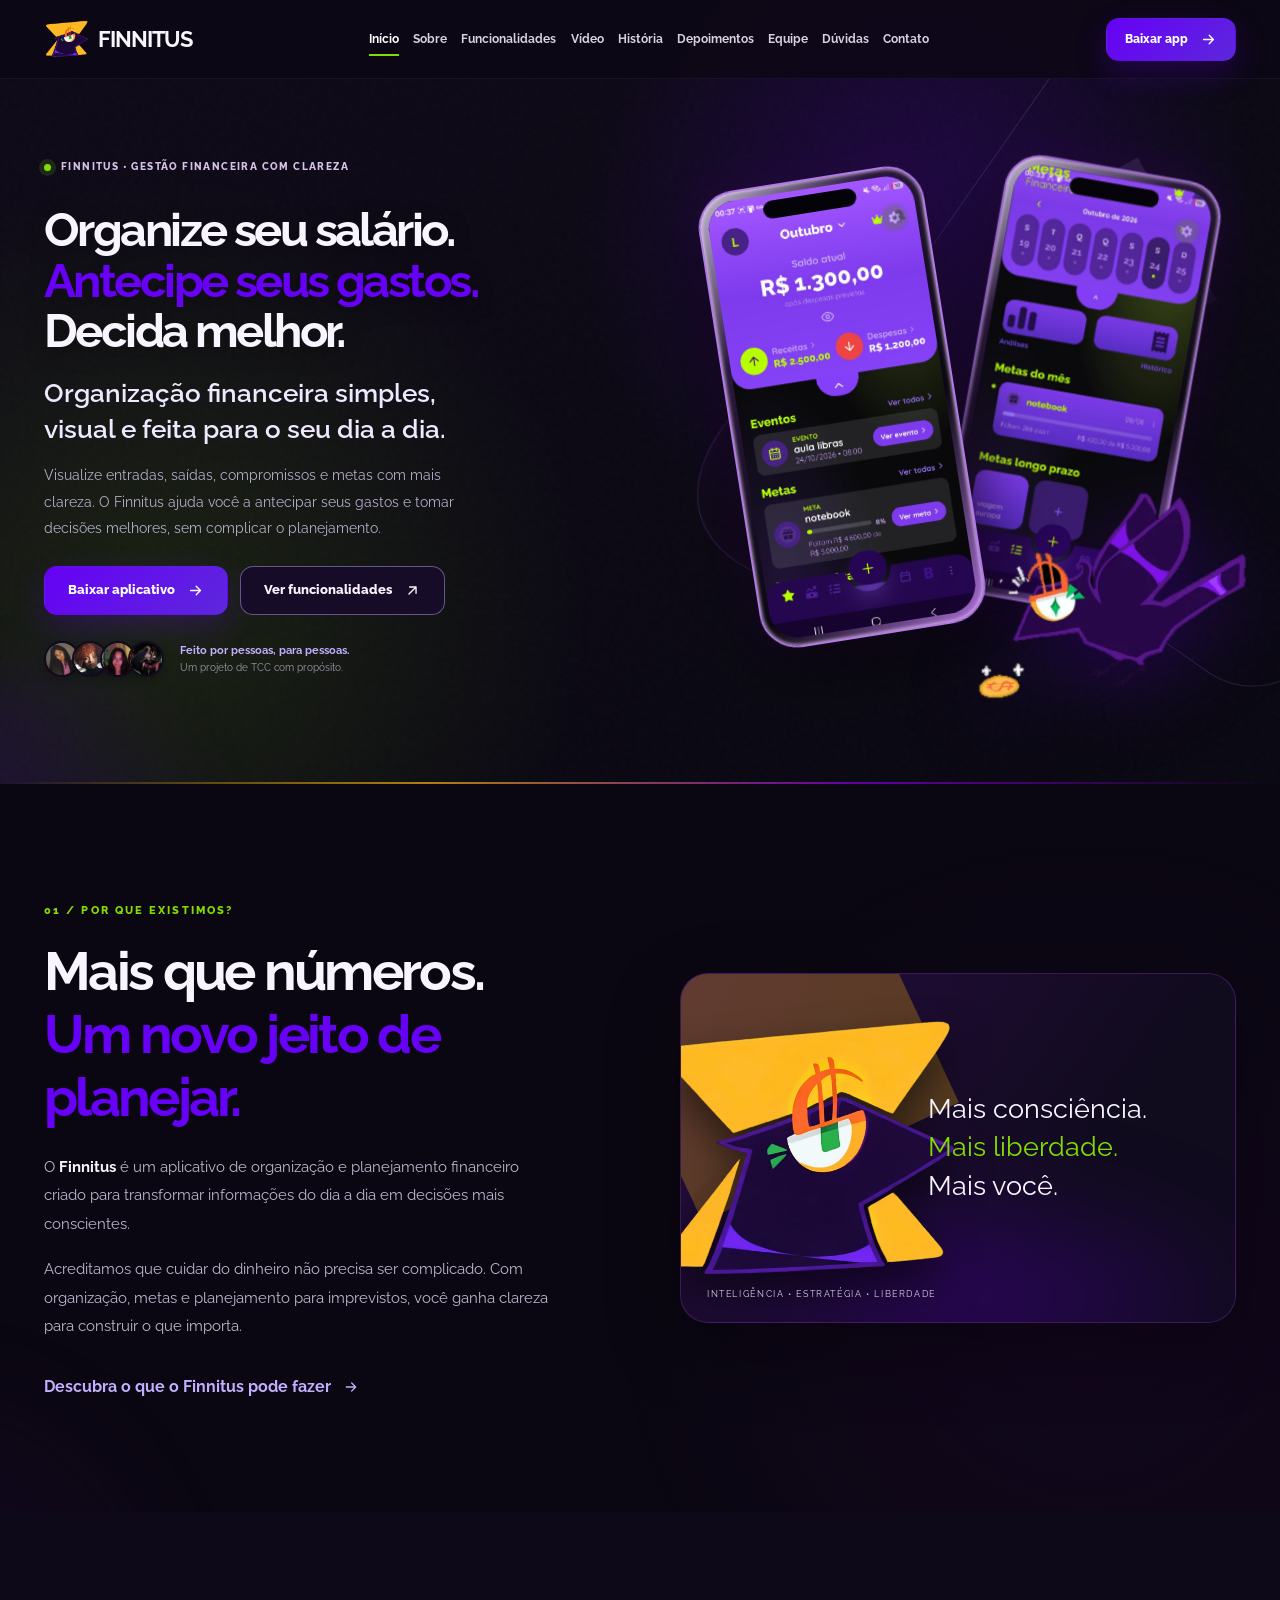
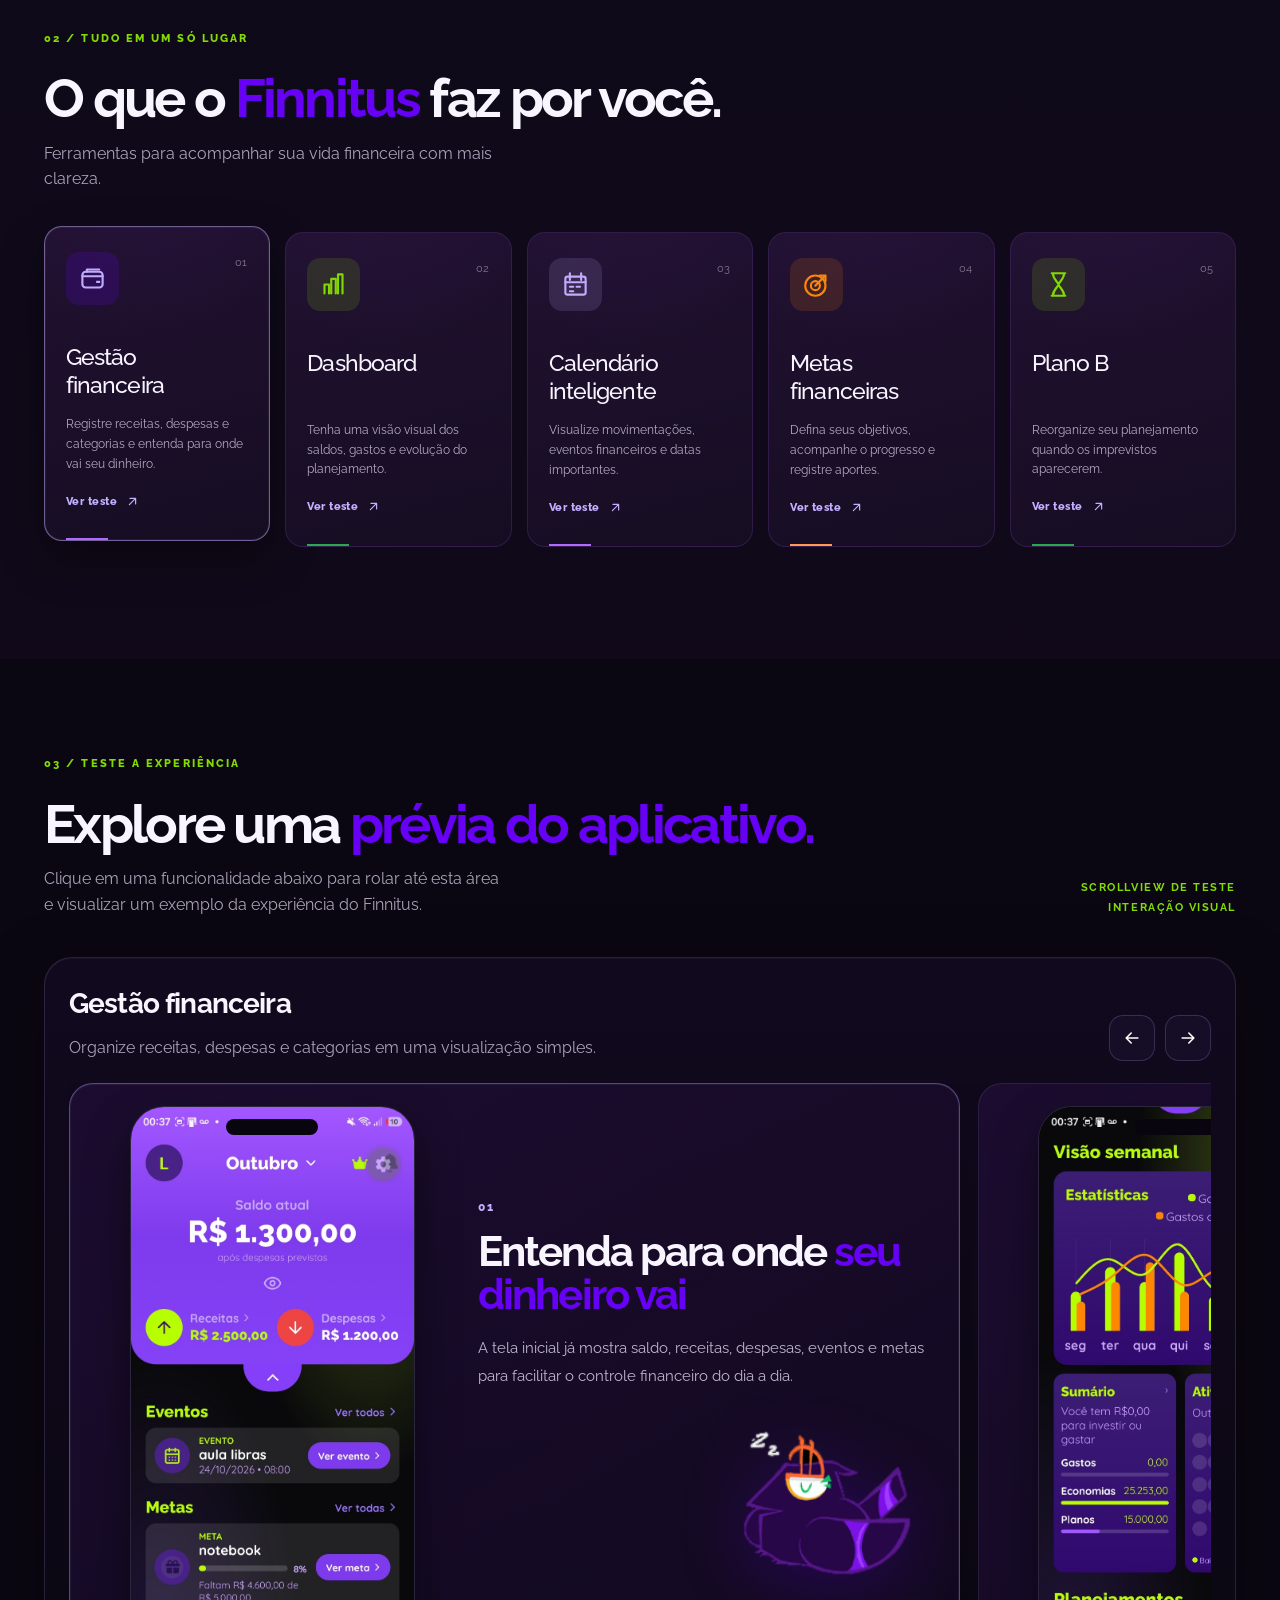
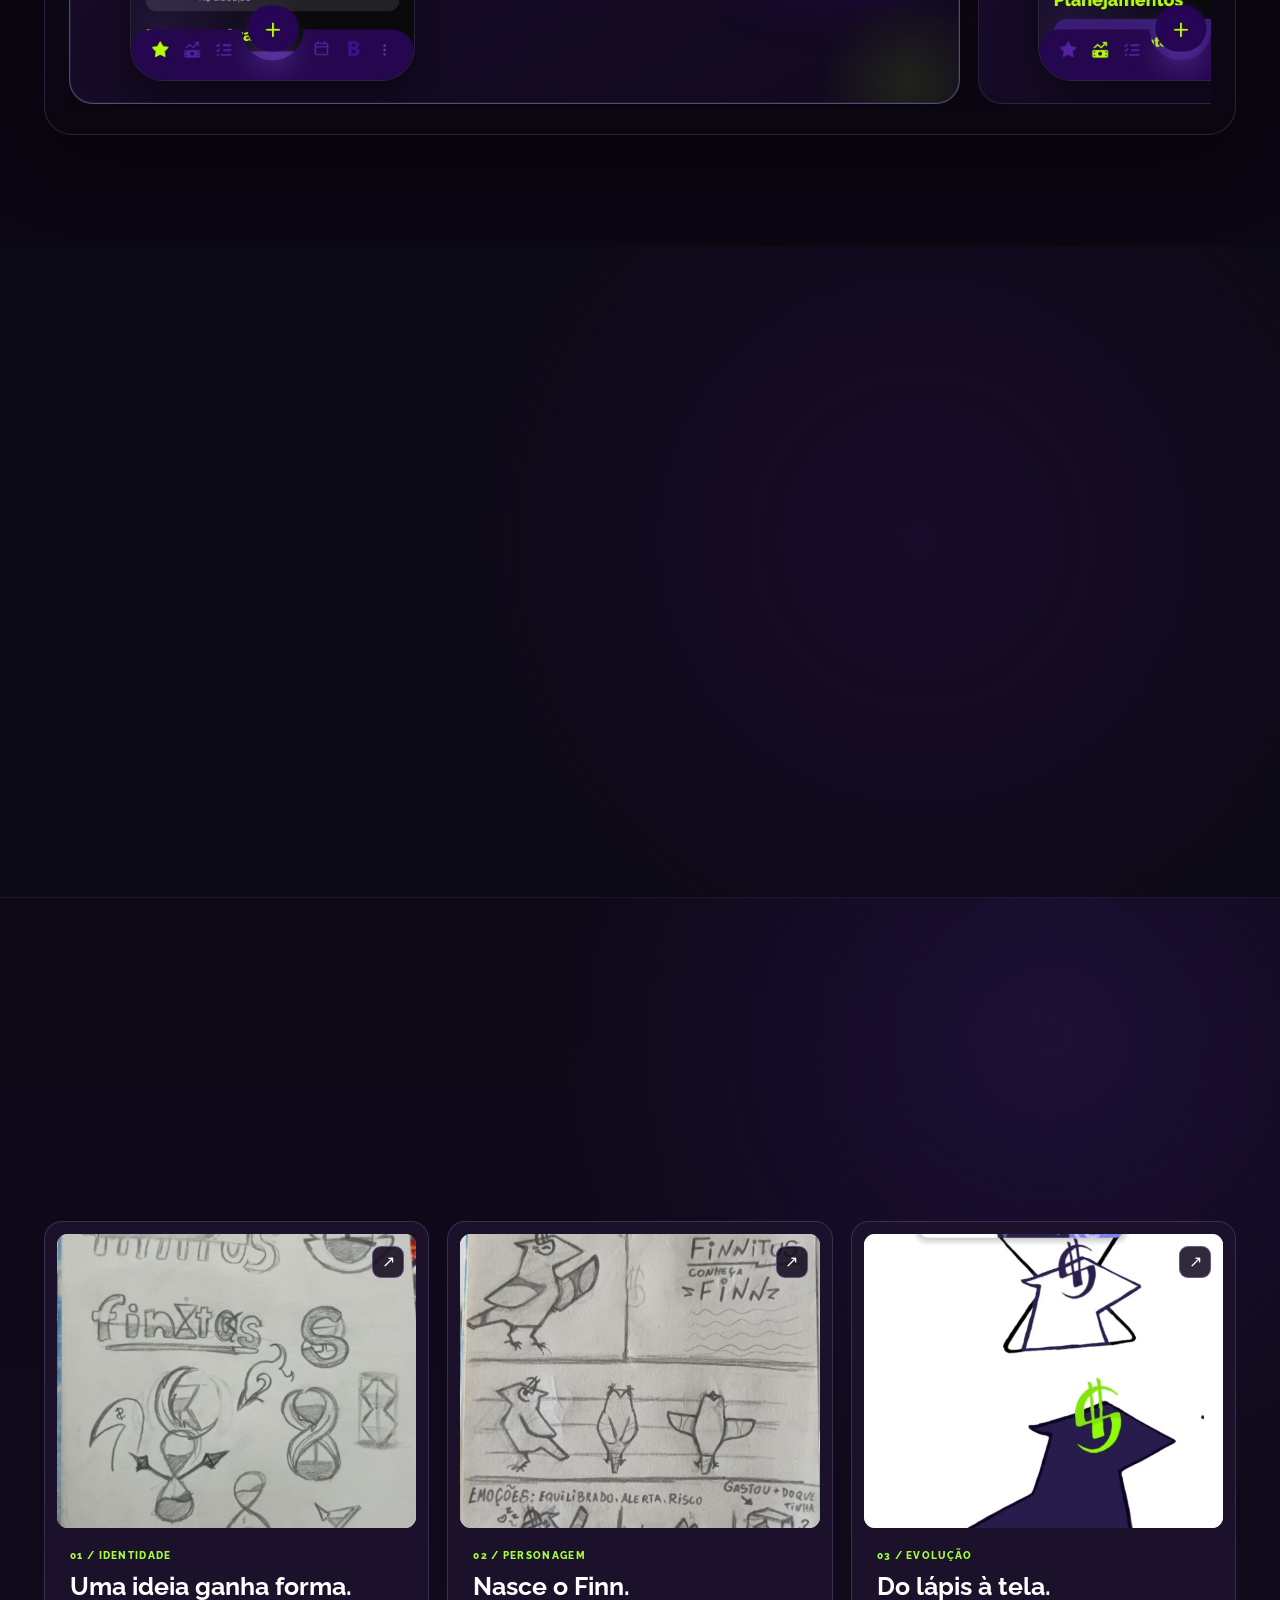
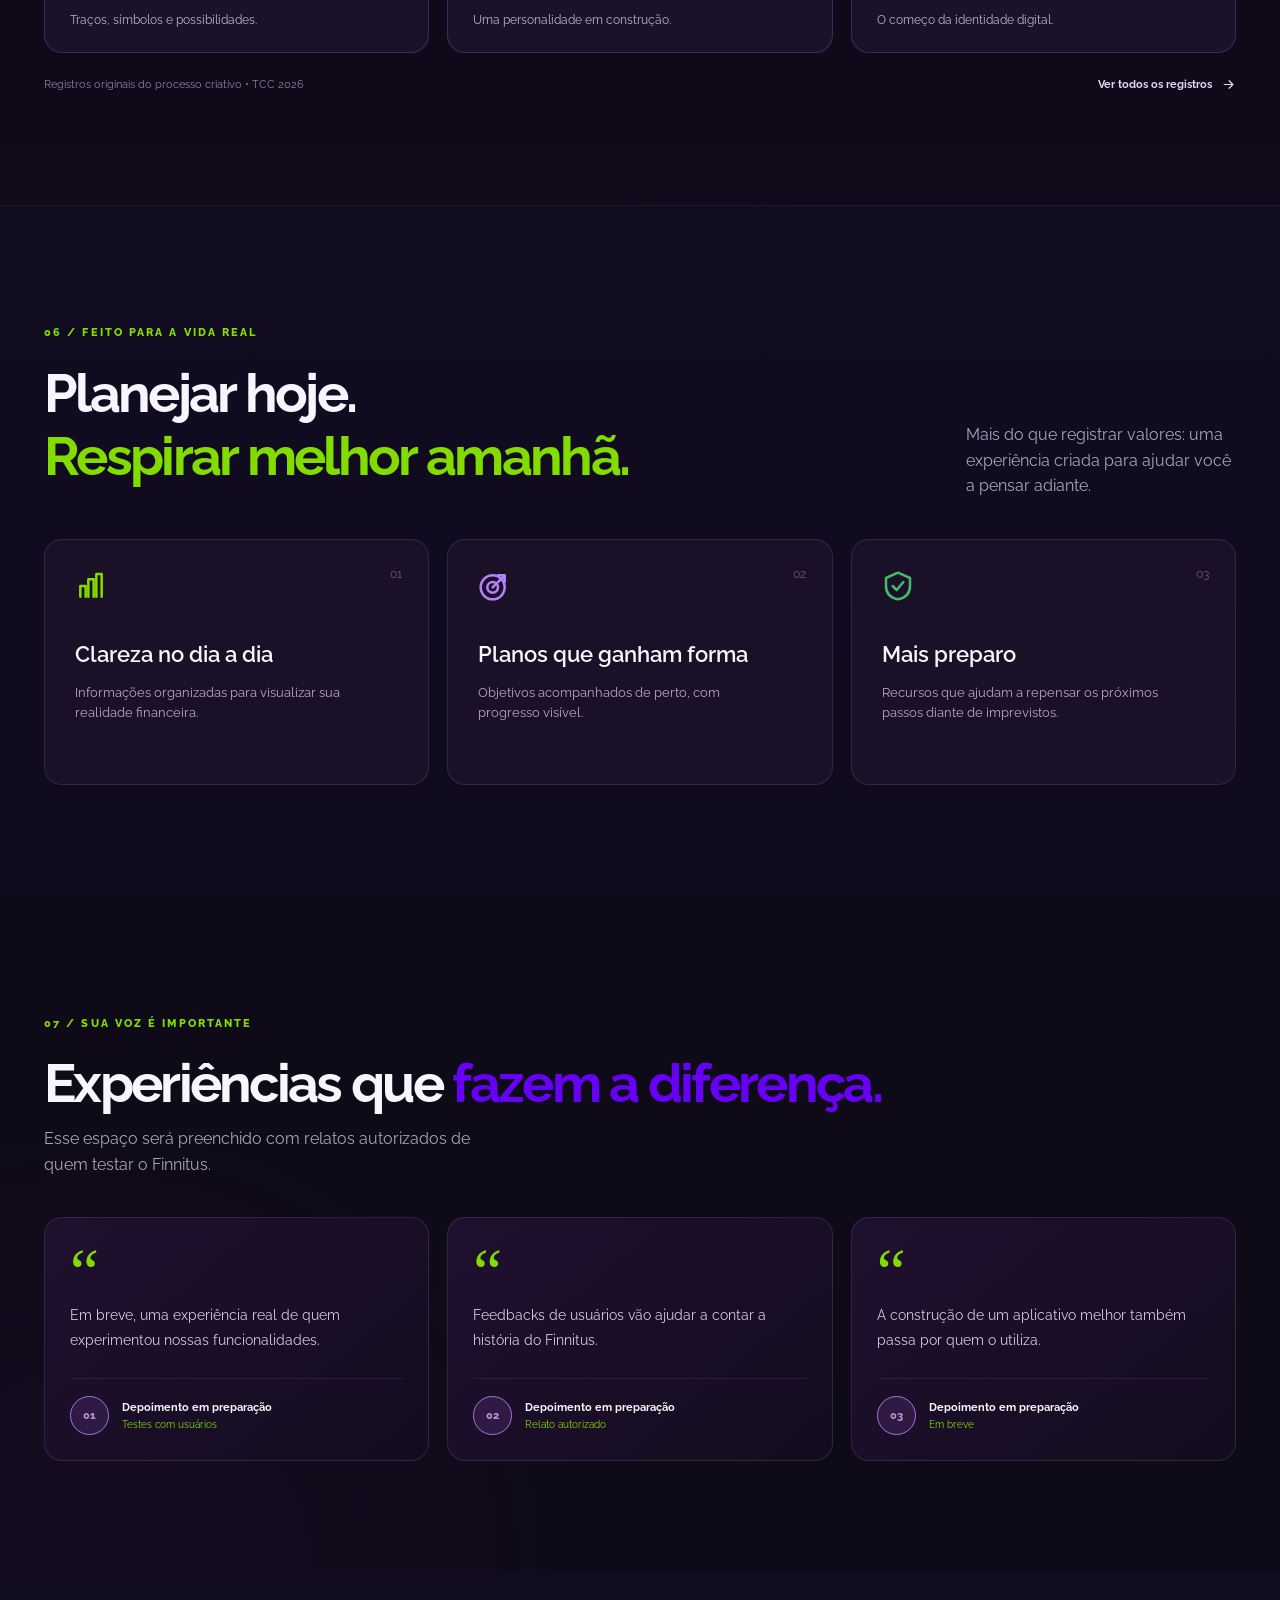
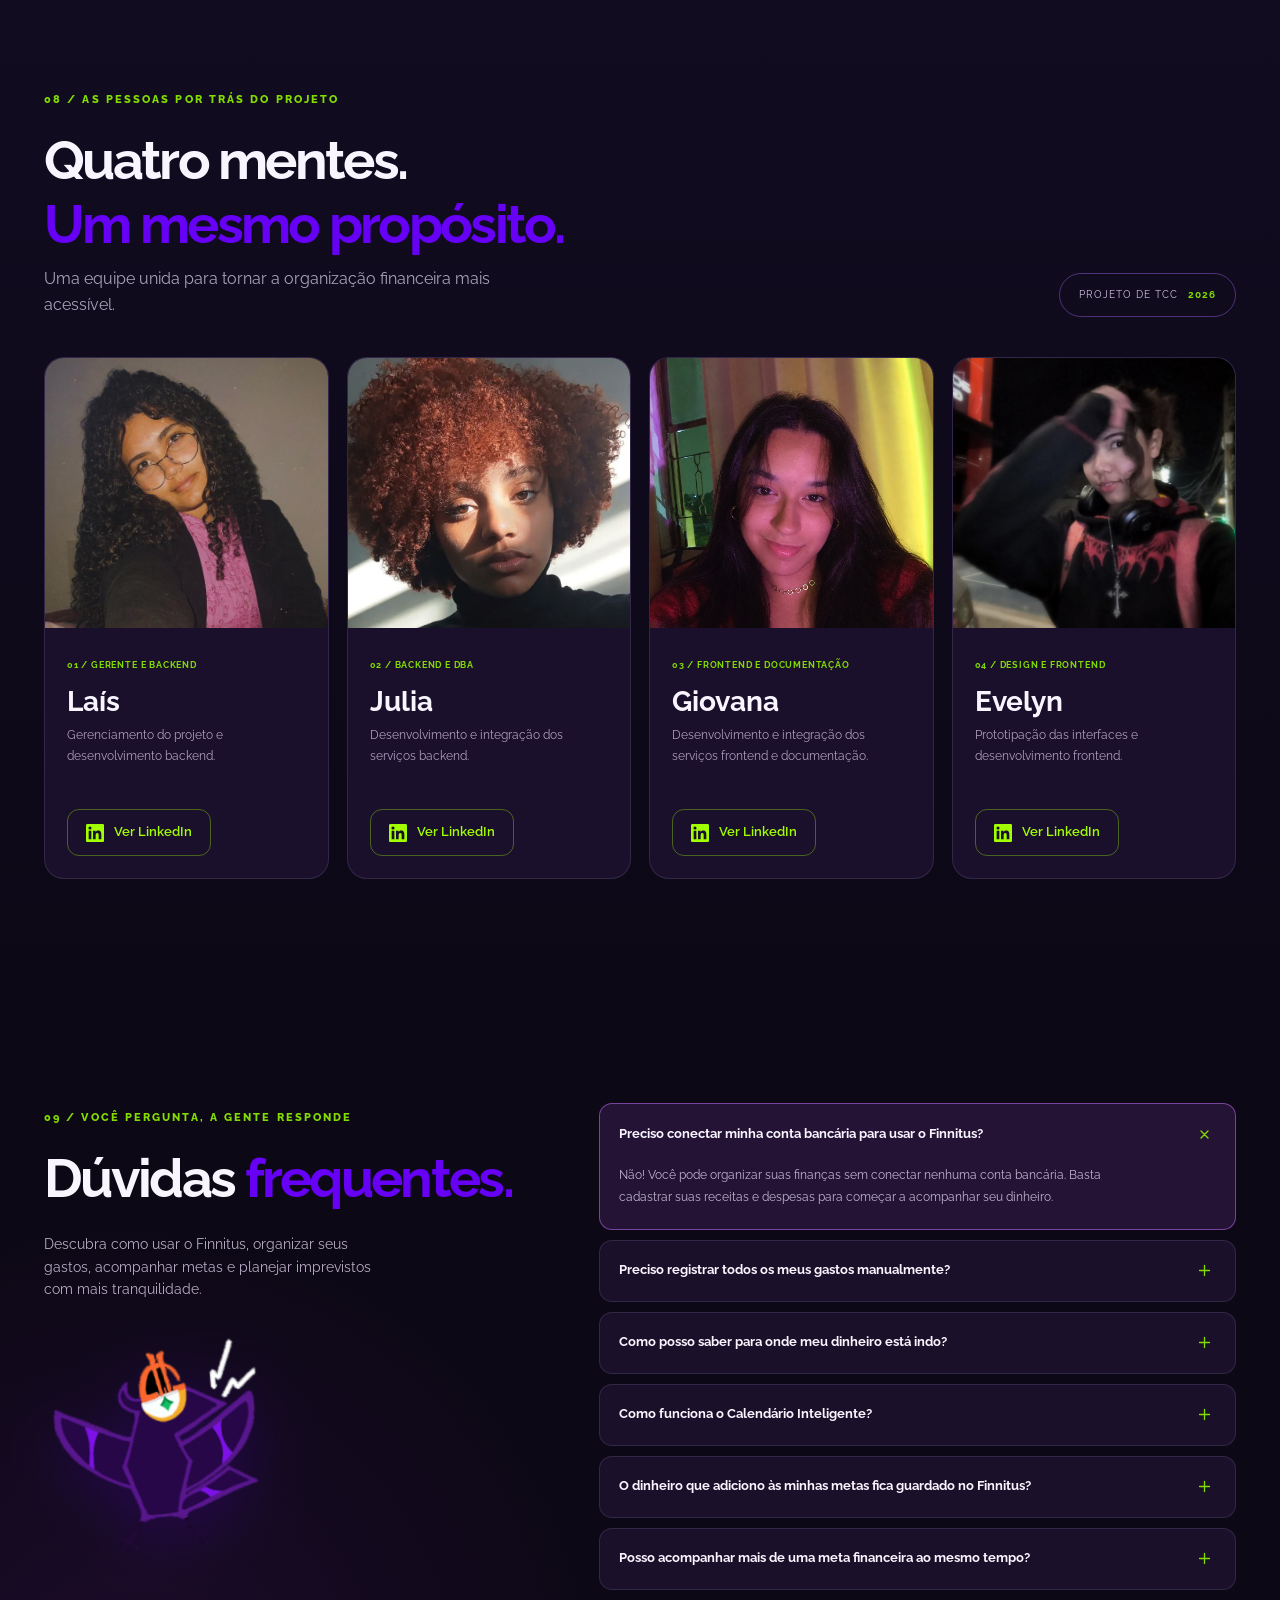
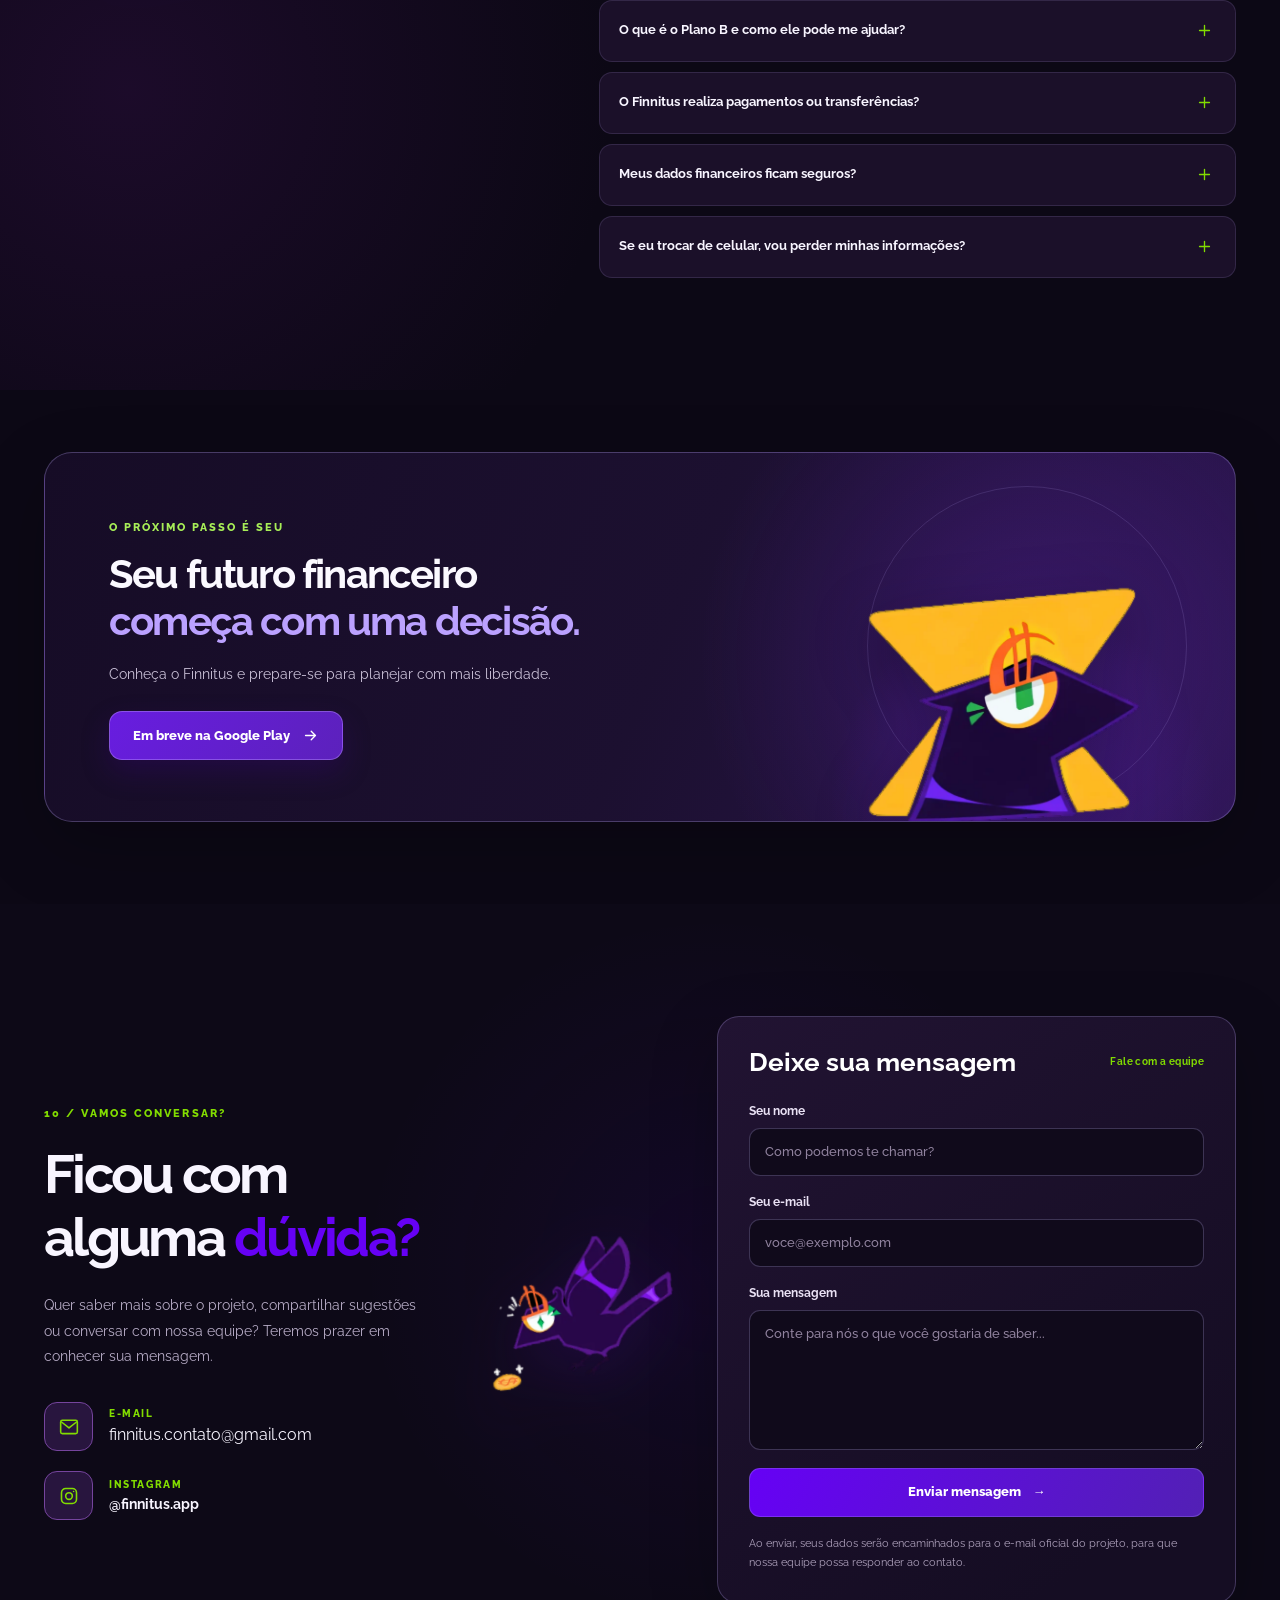
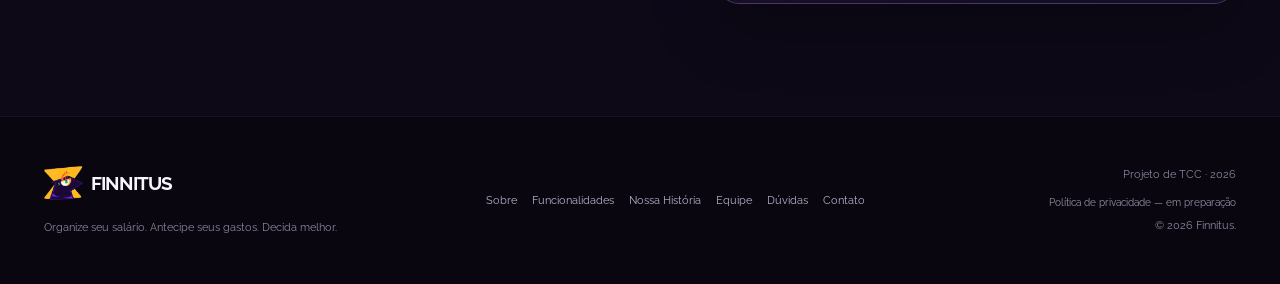
==== commit df9f23f4: "coloquei cor das funcionalidades" ====
--- a/index.html
+++ b/index.html
@@ -174,7 +174,7 @@
                   <img src="assets/screens/gestao-financeira.jpg" alt="Tela real da funcionalidade de gestão financeira do Finnitus" loading="lazy">
                 </div>
               </div>
-              <div class="demo-copy"><span class="demo-kicker">01</span><h3>Entenda para onde seu dinheiro vai</h3><p>A tela inicial já mostra saldo, receitas, despesas, eventos e metas para facilitar o controle financeiro do dia a dia.</p><img src="assets/finn-dormindo.png" class="demo-finn" alt="Finn descansando" loading="lazy"></div>
+              <div class="demo-copy"><span class="demo-kicker">01</span><h3>Entenda para onde <span class="demo-purple">seu dinheiro vai</span></h3><p>A tela inicial já mostra saldo, receitas, despesas, eventos e metas para facilitar o controle financeiro do dia a dia.</p><img src="assets/finn-dormindo.png" class="demo-finn" alt="Finn descansando" loading="lazy"></div>
             </article>
             <article class="app-demo-slide" data-demo-slide="1">
               <div class="demo-phone">
@@ -182,7 +182,7 @@
                   <img src="assets/screens/dashboard.jpg" alt="Tela real do dashboard do Finnitus" loading="lazy">
                 </div>
               </div>
-              <div class="demo-copy"><span class="demo-kicker">02</span><h3>Veja padrões e acompanhe sua evolução</h3><p>Com gráficos, atividade e visão semanal, o dashboard ajuda a interpretar padrões e acompanhar sua evolução financeira.</p><img src="assets/finn-voando.png" class="demo-finn" alt="Finn voando" loading="lazy"></div>
+              <div class="demo-copy"><span class="demo-kicker">02</span><h3>Veja padrões e acompanhe <span class="demo-green">sua evolução</span></h3><p>Com gráficos, atividade e visão semanal, o dashboard ajuda a interpretar padrões e acompanhar sua evolução financeira.</p><img src="assets/finn-voando.png" class="demo-finn" alt="Finn voando" loading="lazy"></div>
             </article>
             <article class="app-demo-slide" data-demo-slide="2">
               <div class="demo-phone">
@@ -190,7 +190,7 @@
                   <img src="assets/screens/calendario.jpg" alt="Tela real do calendário do Finnitus" loading="lazy">
                 </div>
               </div>
-              <div class="demo-copy"><span class="demo-kicker">03</span><h3>Antecipe compromissos e datas importantes</h3><p>O calendário inteligente permite antecipar compromissos, vencimentos e movimentações ao longo do mês.</p><img src="assets/finn-preocupado.png" class="demo-finn" alt="Finn em pose expressiva" loading="lazy"></div>
+              <div class="demo-copy"><span class="demo-kicker">03</span><h3>Antecipe compromissos e <span class="demo-lilac">datas importantes</span></h3><p>O calendário inteligente permite antecipar compromissos, vencimentos e movimentações ao longo do mês.</p><img src="assets/finn-preocupado.png" class="demo-finn" alt="Finn em pose expressiva" loading="lazy"></div>
             </article>
             <article class="app-demo-slide" data-demo-slide="3">
               <div class="demo-phone">
@@ -198,7 +198,7 @@
                   <img src="assets/screens/metas.jpg" alt="Tela real de metas do Finnitus" loading="lazy">
                 </div>
               </div>
-              <div class="demo-copy"><span class="demo-kicker">04</span><h3>Transforme metas em passos concretos</h3><p>Na área de metas, você acompanha objetivos de curto e longo prazo com progresso visual e organização por período.</p><img src="assets/finn-comemorando.png" class="demo-finn" alt="Finn comemorando" loading="lazy"></div>
+              <div class="demo-copy"><span class="demo-kicker">04</span><h3>Transforme metas em <span class="demo-orange">passos concretos</span></h3><p>Na área de metas, você acompanha objetivos de curto e longo prazo com progresso visual e organização por período.</p><img src="assets/finn-comemorando.png" class="demo-finn" alt="Finn comemorando" loading="lazy"></div>
             </article>
             <article class="app-demo-slide" data-demo-slide="4">
               <div class="demo-phone">
@@ -206,7 +206,7 @@
                   <img src="assets/screens/plano-b.jpg" alt="Tela real do Plano B do Finnitus" loading="lazy">
                 </div>
               </div>
-              <div class="demo-copy"><span class="demo-kicker">05</span><h3>Tenha apoio quando o mês sair do planejado</h3><p>O Plano B oferece análises, rotas e recomendações para reorganizar o planejamento quando surgirem imprevistos.</p><img src="assets/finn-sacola-vergonha.png" class="demo-finn" alt="Finn com a ampulheta" loading="lazy"></div>
+              <div class="demo-copy"><span class="demo-kicker">05</span><h3>Tenha apoio quando o mês <span class="demo-green">sair do planejado</span></h3><p>O Plano B oferece análises, rotas e recomendações para reorganizar o planejamento quando surgirem imprevistos.</p><img src="assets/finn-sacola-vergonha.png" class="demo-finn" alt="Finn com a ampulheta" loading="lazy"></div>
             </article>
           </div>
         </div>
--- a/styles.css
+++ b/styles.css
@@ -4951,3 +4951,10 @@
   .desktop-nav { gap: clamp(8px,1.1vw,19px); }
   .desktop-nav a { white-space: nowrap; }
 }
+
+
+/* Destaques nos títulos da prévia — paleta existente Finnitus */
+.app-lab .demo-copy h3 .demo-purple { color: var(--purple-light); }
+.app-lab .demo-copy h3 .demo-green { color: var(--green); }
+.app-lab .demo-copy h3 .demo-lilac { color: var(--lilac); }
+.app-lab .demo-copy h3 .demo-orange { color: var(--orange); }
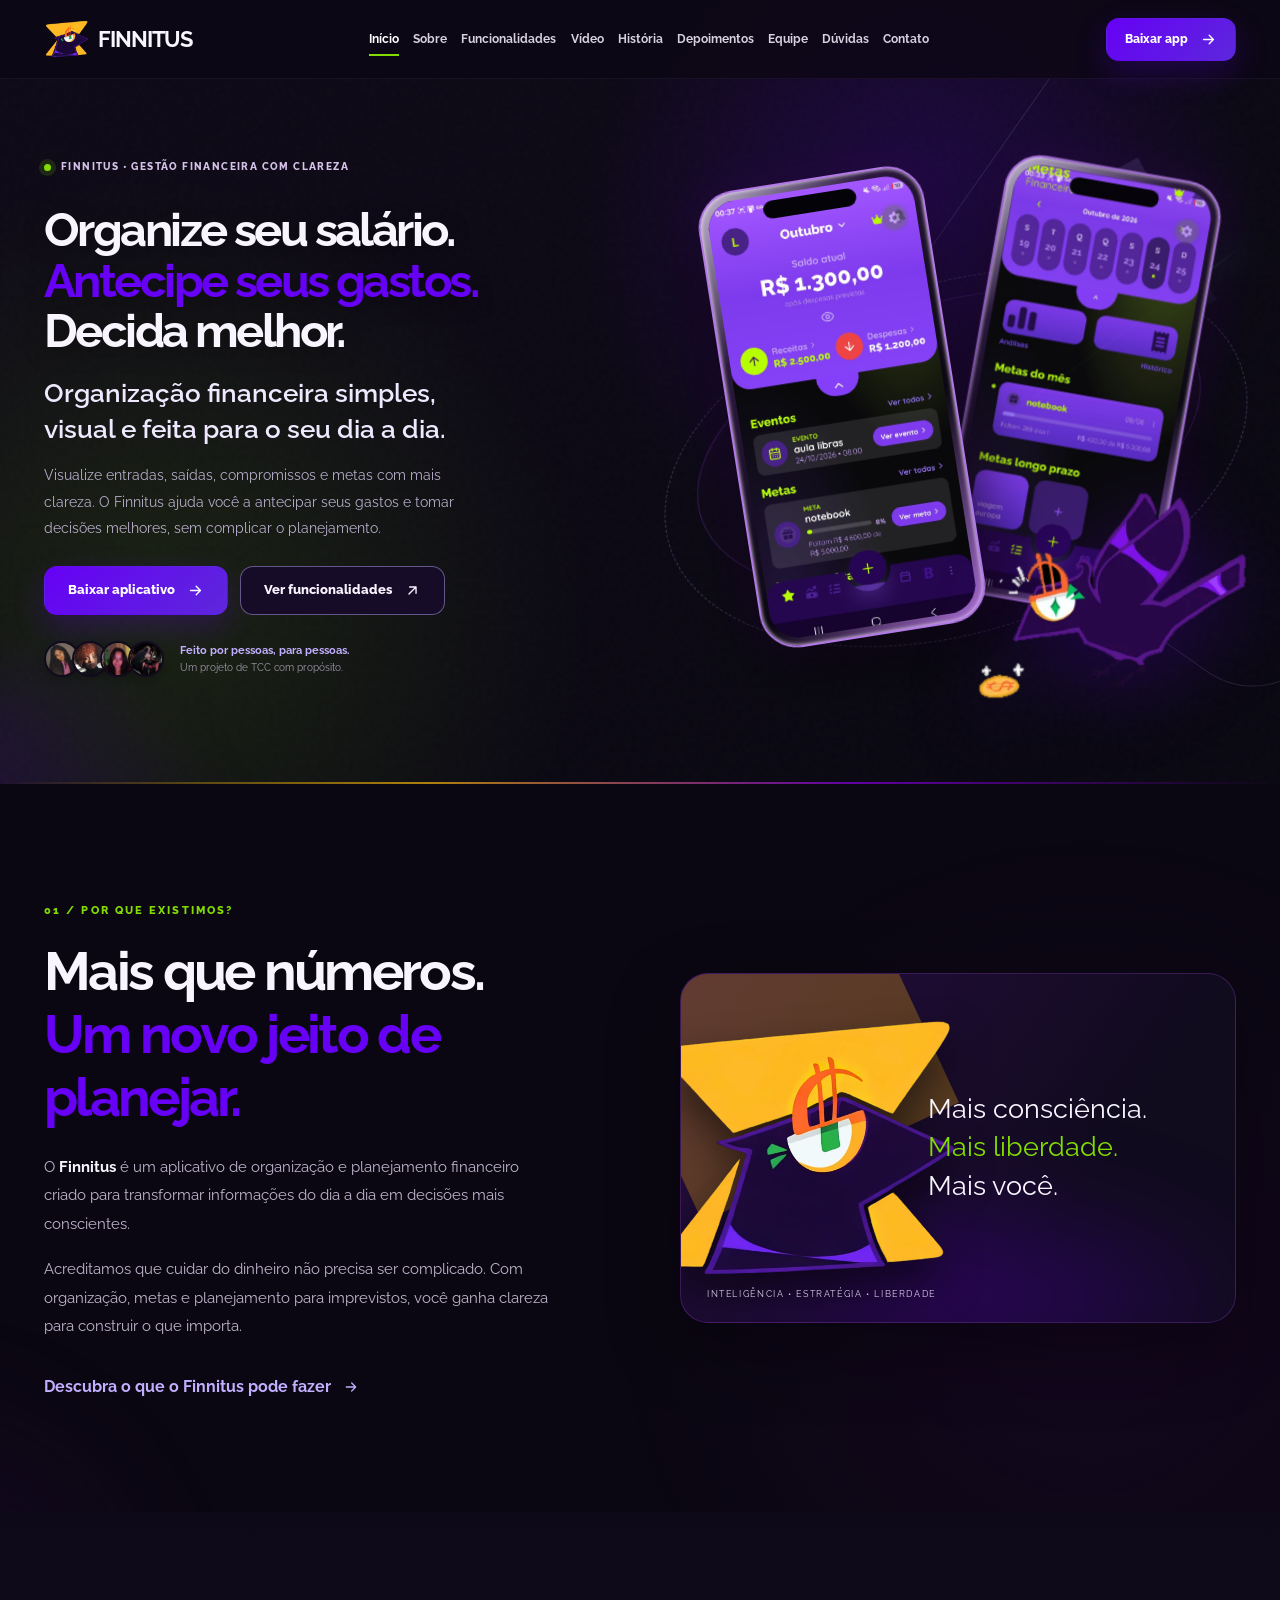
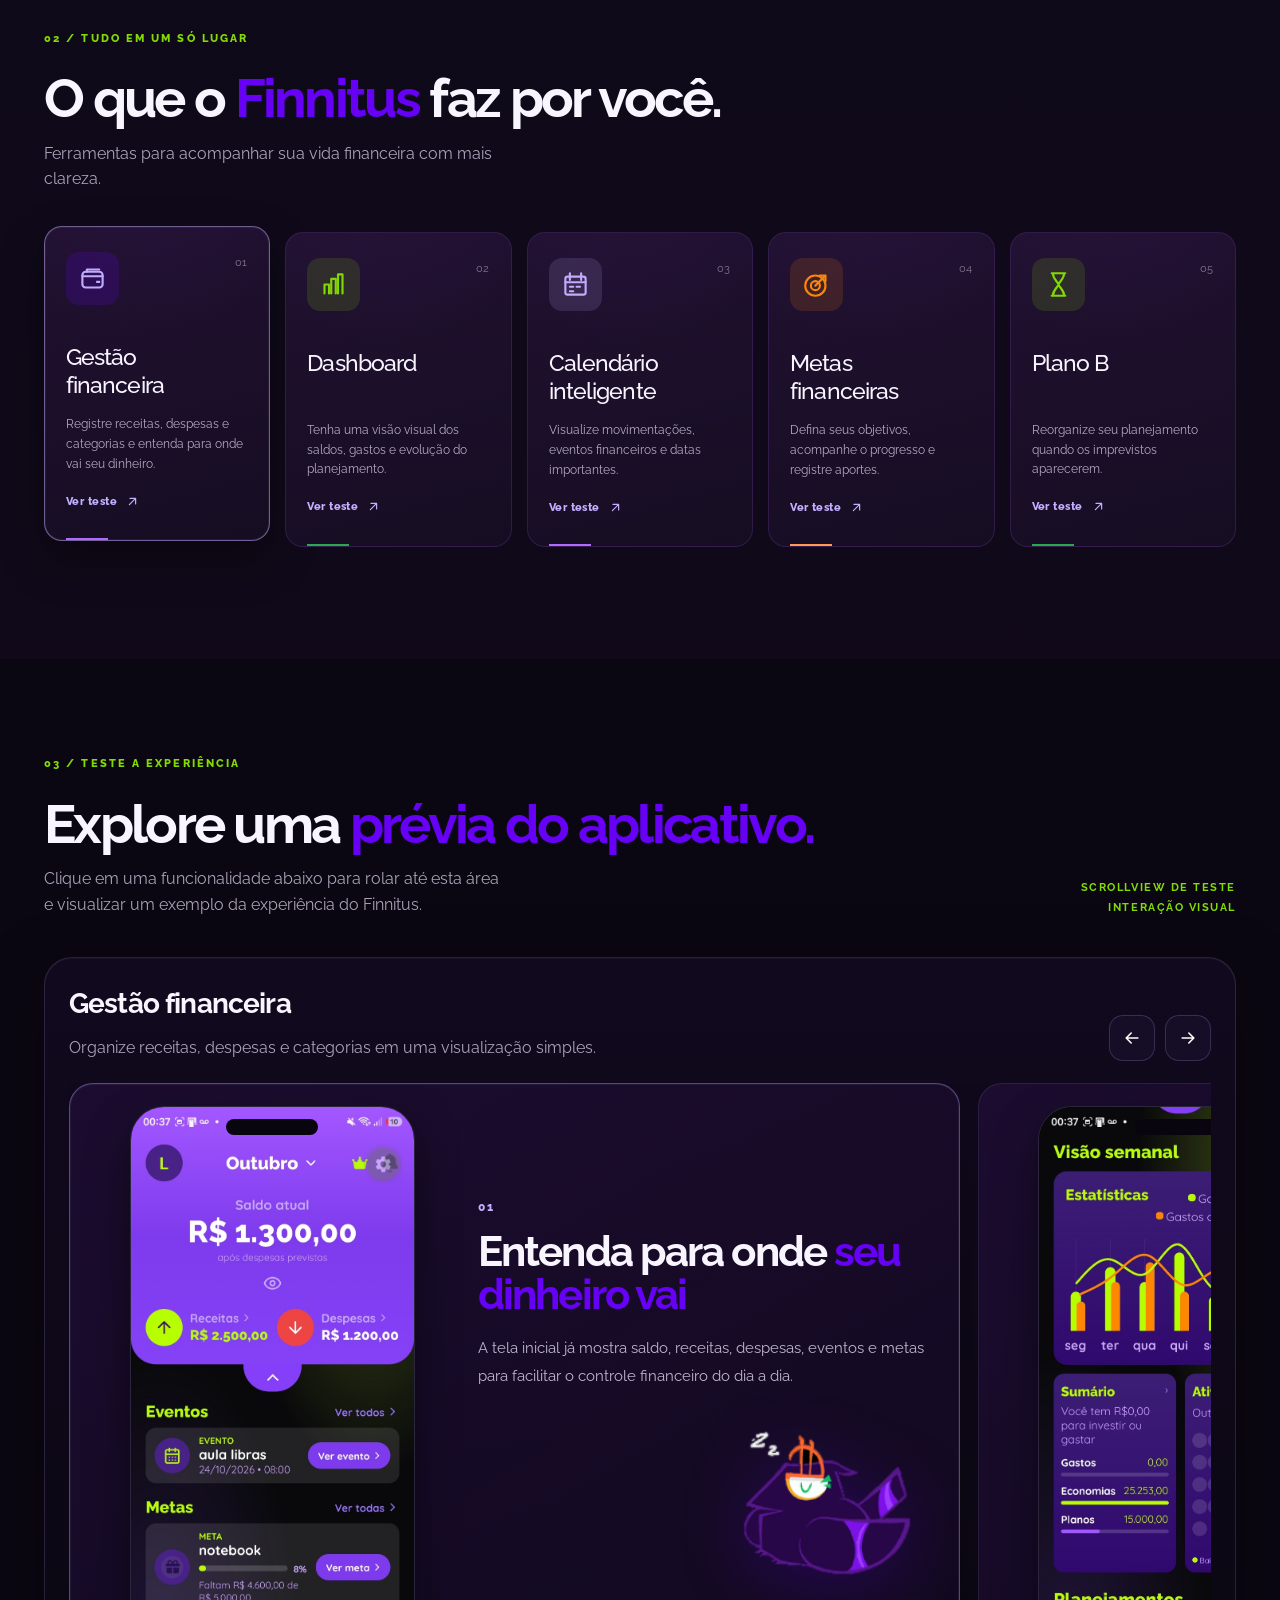
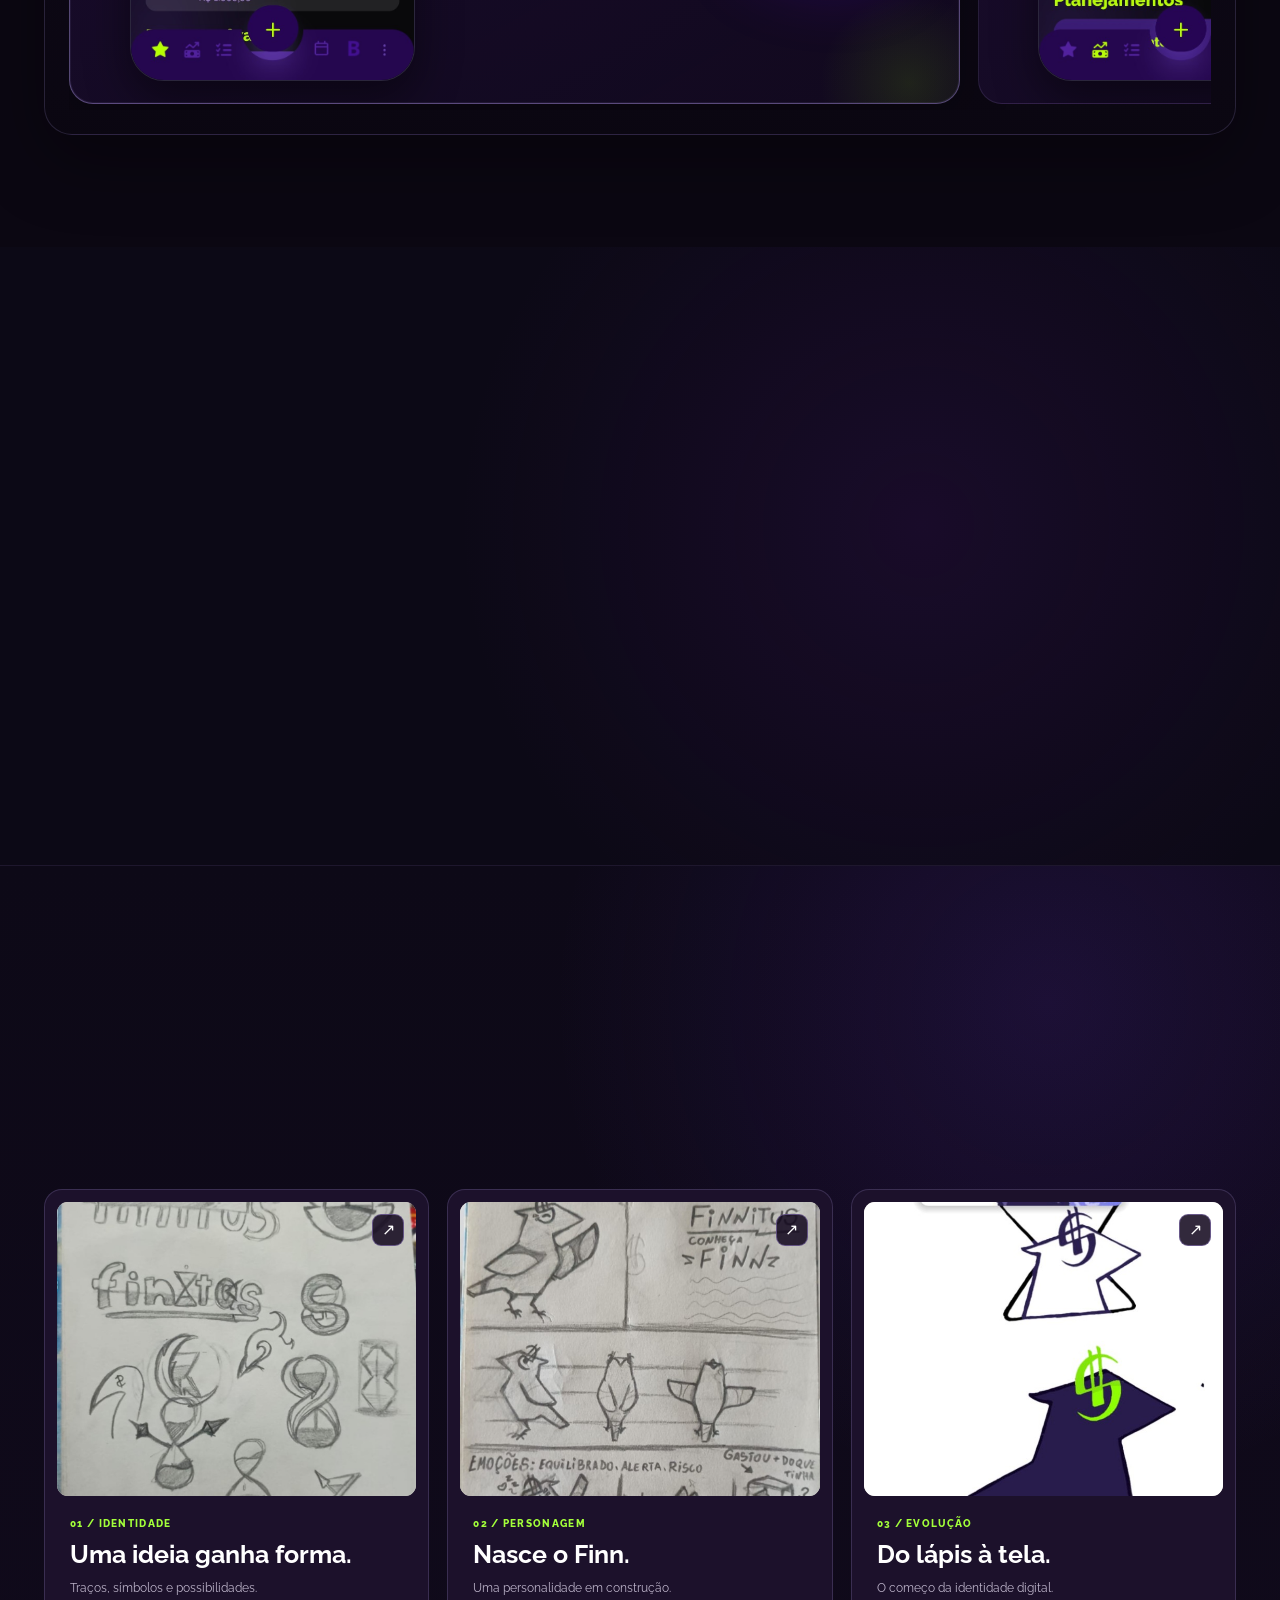
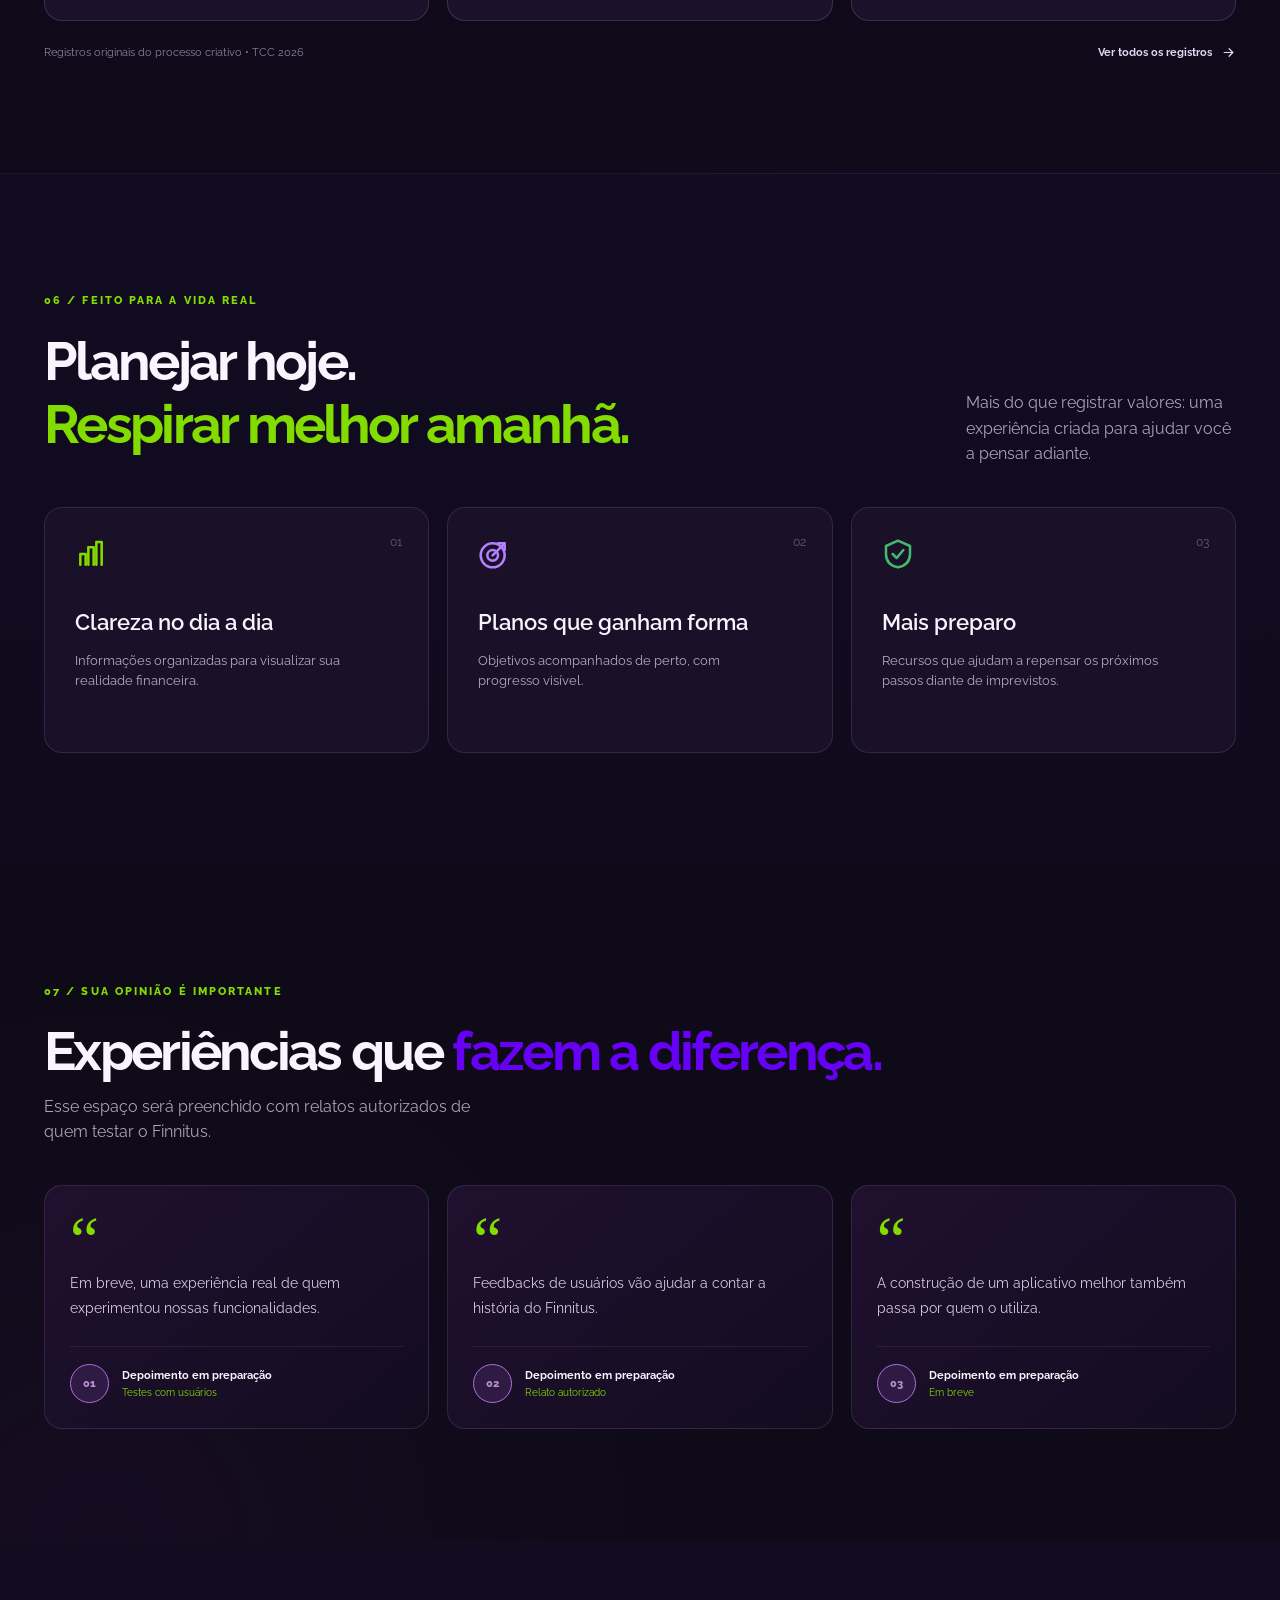
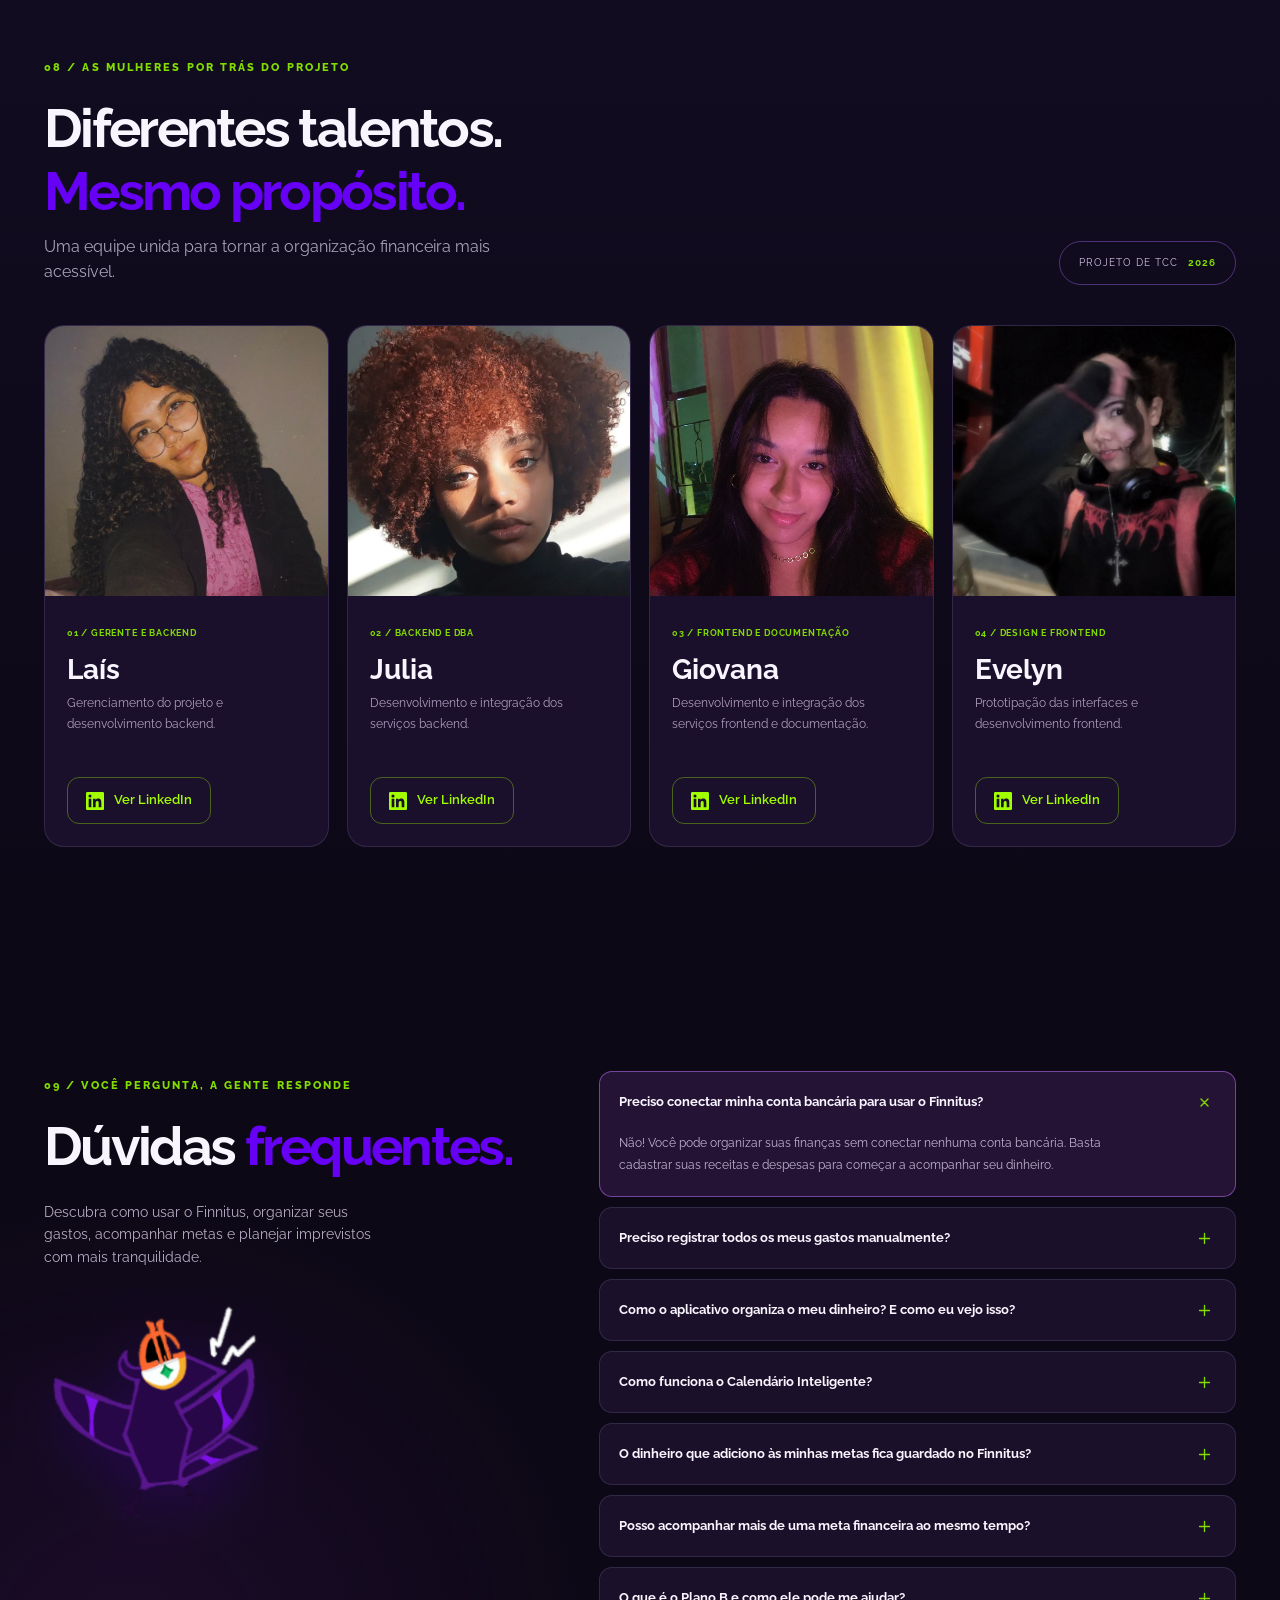
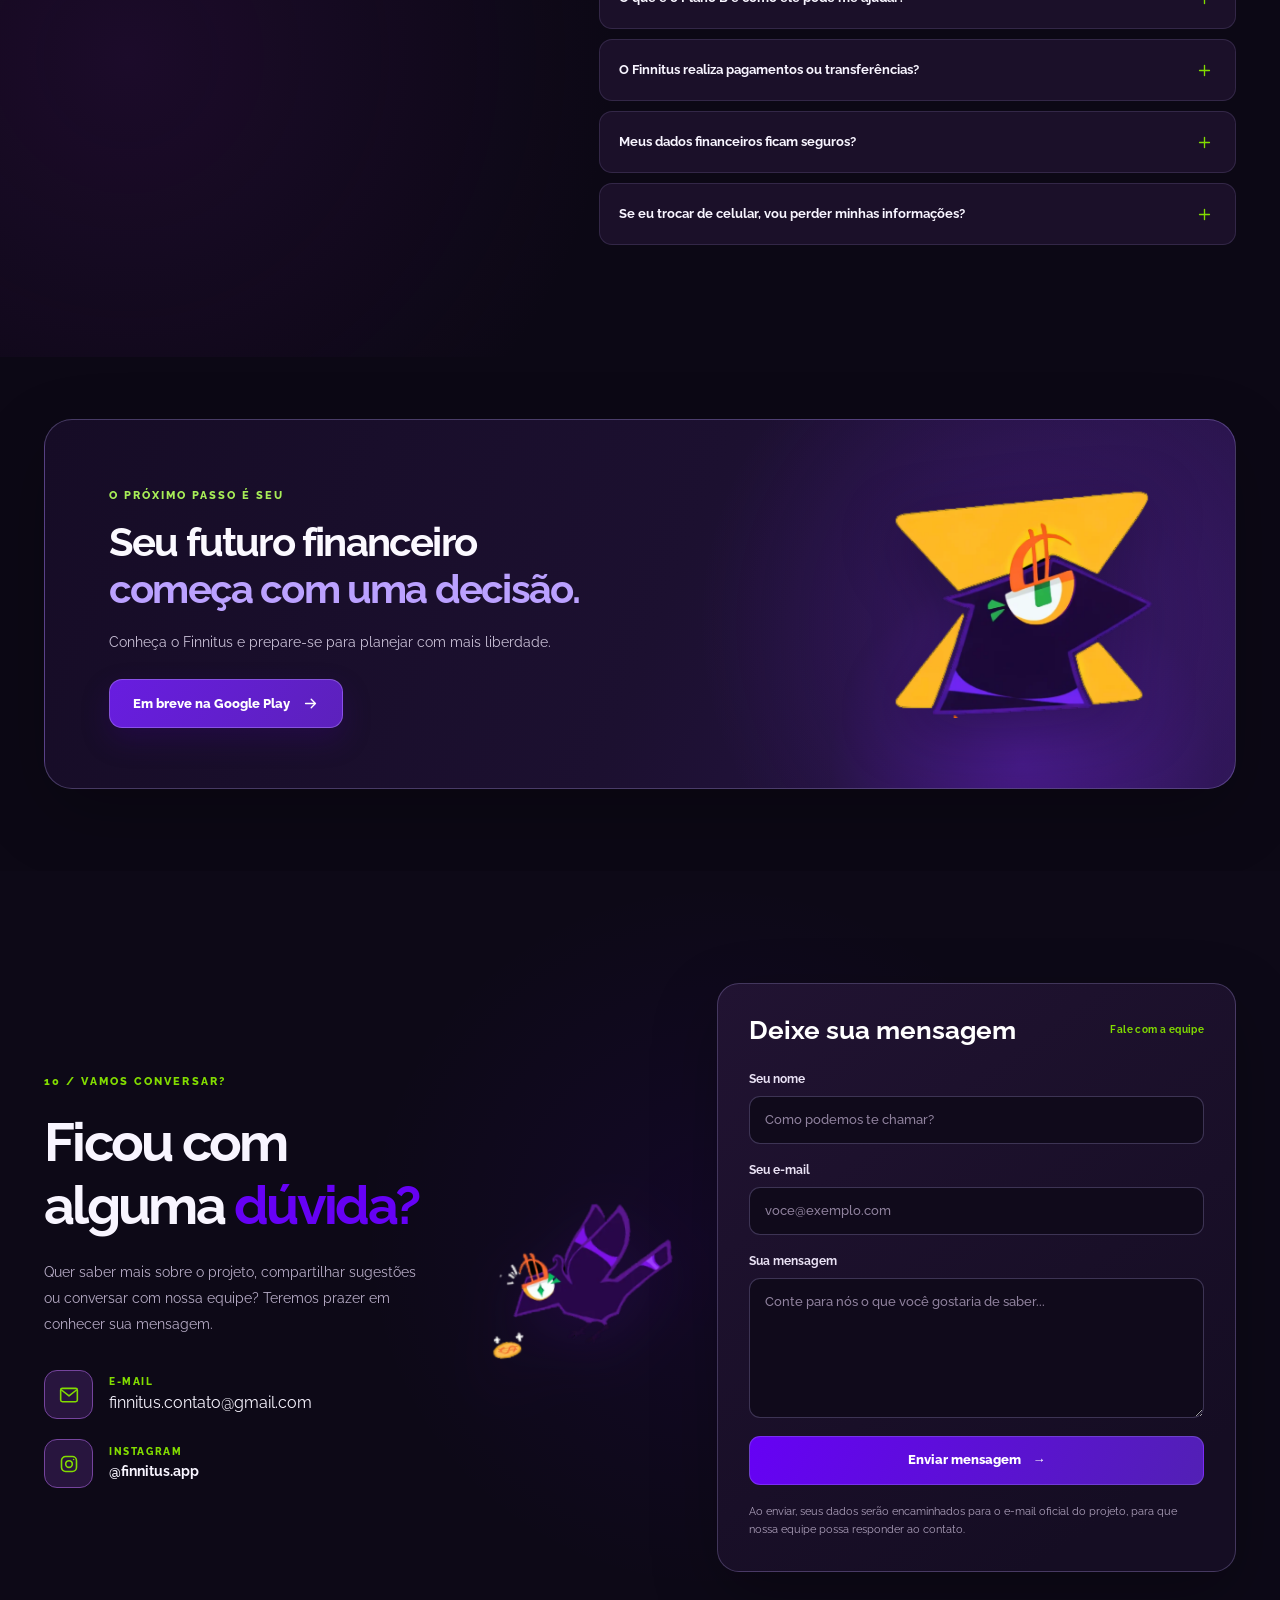
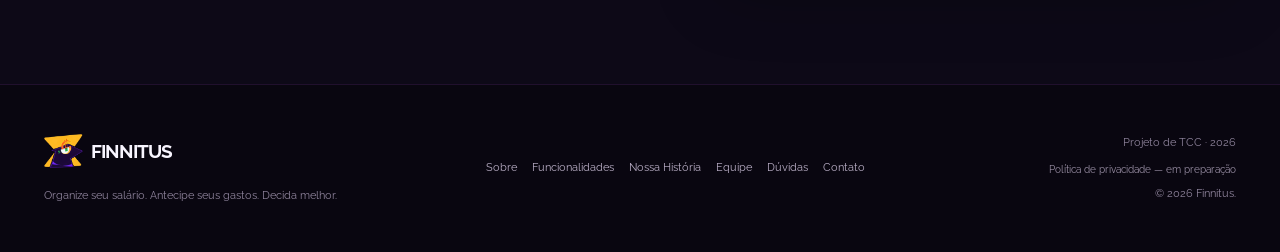
==== commit 30f573a6: "attt" ====
--- a/index.html
+++ b/index.html
@@ -198,7 +198,7 @@
                   <img src="assets/screens/metas.jpg" alt="Tela real de metas do Finnitus" loading="lazy">
                 </div>
               </div>
-              <div class="demo-copy"><span class="demo-kicker">04</span><h3>Transforme metas em <span class="demo-orange">passos concretos</span></h3><p>Na área de metas, você acompanha objetivos de curto e longo prazo com progresso visual e organização por período.</p><img src="assets/finn-comemorando.png" class="demo-finn" alt="Finn comemorando" loading="lazy"></div>
+              <div class="demo-copy"><span class="demo-kicker">04</span><h3>Transforme metas em <span class="demo-green">passos concretos</span></h3><p>Na área de metas, você acompanha objetivos de curto e longo prazo com progresso visual e organização por período.</p><img src="assets/finn-comemorando.png" class="demo-finn" alt="Finn comemorando" loading="lazy"></div>
             </article>
             <article class="app-demo-slide" data-demo-slide="4">
               <div class="demo-phone">
@@ -206,7 +206,7 @@
                   <img src="assets/screens/plano-b.jpg" alt="Tela real do Plano B do Finnitus" loading="lazy">
                 </div>
               </div>
-              <div class="demo-copy"><span class="demo-kicker">05</span><h3>Tenha apoio quando o mês <span class="demo-green">sair do planejado</span></h3><p>O Plano B oferece análises, rotas e recomendações para reorganizar o planejamento quando surgirem imprevistos.</p><img src="assets/finn-sacola-vergonha.png" class="demo-finn" alt="Finn com a ampulheta" loading="lazy"></div>
+              <div class="demo-copy"><span class="demo-kicker">05</span><h3>Tenha apoio quando o mês <span class="demo-orange">sair do planejado</span></h3><p>O Plano B oferece análises, rotas e recomendações para reorganizar o planejamento quando surgirem imprevistos.</p><img src="assets/finn-sacola-vergonha.png" class="demo-finn" alt="Finn com a ampulheta" loading="lazy"></div>
             </article>
           </div>
         </div>
@@ -238,10 +238,6 @@
         como tudo começou.
       </p>
 
-      <a class="hand-note" href="historia.html">
-        A história por trás<br>
-        de cada escolha. ↗
-      </a>
     </div>
 
     
@@ -269,7 +265,7 @@
         <div class="history-preview-top" data-reveal>
           <div>
             <span class="section-label">05 / BASTIDORES DO FINNITUS</span>
-            <h2 class="section-title" id="history-preview-heading">Antes dos pixels,<br><span>vieram os rabiscos.</span></h2>
+            <h2 class="section-title" id="history-preview-heading">De uma ideia no papel<br><span>a um projeto real.</span></h2>
           </div>
           <div class="history-preview-intro">
             <p>O Finnitus começou no papel. Descubra os primeiros desenhos da identidade visual, o nascimento do Finn e os experimentos que deram forma ao nosso projeto.</p>
@@ -312,7 +308,7 @@
 
     <!-- 08 TESTIMONIALS -->
     <section class="section testimonials" id="depoimentos" aria-labelledby="testimonials-heading">
-      <div class="container"><div class="section-heading" data-reveal><div><span class="section-label">07 / SUA VOZ É IMPORTANTE</span><h2 class="section-title" id="testimonials-heading">Experiências que <span>fazem a diferença.</span></h2><p>Esse espaço será preenchido com relatos autorizados de quem testar o Finnitus.</p></div></div>
+      <div class="container"><div class="section-heading" data-reveal><div><span class="section-label">07 / SUA OPINIÃO É IMPORTANTE</span><h2 class="section-title" id="testimonials-heading">Experiências que <span>fazem a diferença.</span></h2><p>Esse espaço será preenchido com relatos autorizados de quem testar o Finnitus.</p></div></div>
         <div class="testimonials-grid">
           <article class="testimonial-placeholder" data-reveal><div class="quote-symbol">“</div><p>Em breve, uma experiência real de quem experimentou nossas funcionalidades.</p><div class="placeholder-person"><span>01</span><div><strong>Depoimento em preparação</strong><small>Testes com usuários</small></div></div></article>
           <article class="testimonial-placeholder" data-reveal><div class="quote-symbol">“</div><p>Feedbacks de usuários vão ajudar a contar a história do Finnitus.</p><div class="placeholder-person"><span>02</span><div><strong>Depoimento em preparação</strong><small>Relato autorizado</small></div></div></article>
@@ -323,7 +319,7 @@
 
     <!-- 09 TEAM -->
     <section class="section team" id="equipe" aria-labelledby="team-heading">
-      <div class="container"><div class="section-heading" data-reveal><div><span class="section-label">08 / AS PESSOAS POR TRÁS DO PROJETO</span><h2 class="section-title" id="team-heading">Quatro mentes.<br><span>Um mesmo propósito.</span></h2><p>Uma equipe unida para tornar a organização financeira mais acessível.</p></div><div class="tcc-tag">PROJETO DE TCC <b>2026</b></div></div>
+      <div class="container"><div class="section-heading" data-reveal><div><span class="section-label">08 / AS MULHERES POR TRÁS DO PROJETO</span><h2 class="section-title" id="team-heading">Diferentes talentos.<br><span>Mesmo propósito.</span></h2><p>Uma equipe unida para tornar a organização financeira mais acessível.</p></div><div class="tcc-tag">PROJETO DE TCC <b>2026</b></div></div>
         <div class="team-grid">
           <article class="team-card">
 
@@ -525,7 +521,7 @@
             <p>Sim. Você registra suas movimentações no aplicativo, informando os valores e suas categorias. Isso permite acompanhar seus hábitos financeiros e entender melhor como utiliza seu dinheiro.</p>
           </details>
           <details name="finnitus-faq">
-            <summary>Como posso saber para onde meu dinheiro está indo?<span class="faq-sign" aria-hidden="true"><svg class="i"><use href="#icon-plus"/></svg></span></summary>
+            <summary>Como o aplicativo organiza o meu dinheiro? E como eu vejo isso?<span class="faq-sign" aria-hidden="true"><svg class="i"><use href="#icon-plus"/></svg></span></summary>
             <p>O Finnitus reúne suas informações financeiras em um dashboard, permitindo visualizar receitas, despesas e gastos por categoria. Assim, você consegue identificar onde está gastando mais e tomar decisões mais conscientes.</p>
           </details>
           <details name="finnitus-faq">
--- a/styles.css
+++ b/styles.css
@@ -4029,11 +4029,13 @@
   position: absolute;
   z-index: 2;
   width: clamp(220px, 23vw, 310px);
-  max-height: 100%;
+  max-height: calc(100% - 44px);
   right: clamp(16px, 6.5vw, 105px);
-  bottom: -17px;
+  top: 50%;
+  bottom: auto;
+  transform: translateY(-50%);
   object-fit: contain;
-  object-position: center bottom;
+  object-position: center;
   filter: drop-shadow(0 16px 30px rgba(10, 3, 24, 0.35));
 }
 
@@ -4094,7 +4096,9 @@
     width: 225px;
     max-height: 225px;
     right: 18px;
-    bottom: -10px;
+    top: auto;
+    bottom: 6px;
+    transform: none;
   }
 
   .download-banner::before {
@@ -4958,3 +4962,100 @@
 .app-lab .demo-copy h3 .demo-green { color: var(--green); }
 .app-lab .demo-copy h3 .demo-lilac { color: var(--lilac); }
 .app-lab .demo-copy h3 .demo-orange { color: var(--orange); }
+
+/* ============================================================
+   FINNITUS | Banner Google Play — mascote alinhado no centro
+   Regra final: substitui posicionamentos antigos do Finn.
+   ============================================================ */
+.download-banner {
+  position: relative;
+  display: flex;
+  align-items: center;
+  min-height: 370px;
+  overflow: hidden;
+}
+
+.download-banner .download-copy {
+  position: relative;
+  z-index: 3;
+  flex: 0 1 68%;
+  width: 68%;
+  max-width: none;
+  padding: 54px clamp(28px, 5vw, 76px);
+}
+
+.download-banner .download-finn {
+  display: block;
+  position: absolute;
+  z-index: 2;
+  top: 50%;
+  right: clamp(22px, 6%, 90px);
+  bottom: auto;
+  left: auto;
+  width: clamp(190px, 22vw, 280px);
+  height: auto;
+  max-height: 300px;
+  margin: 0;
+  /* Centralização independente da animação de flutuação. */
+  translate: 0 -50%;
+  transform: none;
+  animation: finnBob 6s ease-in-out infinite;
+  object-fit: contain;
+  object-position: center;
+}
+
+@media (min-width: 761px) and (max-width: 970px) {
+  .download-banner .download-copy {
+    flex-basis: 68%;
+    width: 68%;
+    padding: 40px 32px;
+  }
+  .download-banner .download-finn {
+    right: 15px;
+    width: clamp(160px, 26vw, 235px);
+  }
+}
+
+@media (max-width: 760px) {
+  .download-banner {
+    display: flex;
+    flex-direction: column;
+    align-items: stretch;
+    min-height: 0;
+  }
+  .download-banner .download-copy {
+    flex: none;
+    width: 100%;
+    padding: 36px 28px 16px;
+  }
+  .download-banner .download-finn {
+    position: relative;
+    top: auto;
+    right: auto;
+    bottom: auto;
+    left: auto;
+    width: min(52vw, 225px);
+    max-height: 230px;
+    margin: 0 auto 22px;
+    translate: none;
+    transform: none;
+  }
+}
+
+@media (max-width: 520px) {
+  .download-banner .download-copy {
+    padding: 32px 23px 14px;
+  }
+  .download-banner .download-finn {
+    width: min(55vw, 195px);
+    max-height: 200px;
+    margin-bottom: 18px;
+  }
+}
+
+/* Banner: remove o círculo contornado atrás do Finn.
+   Mantém somente o brilho roxo discreto no fundo. */
+.download-banner::after {
+  content: none;
+  display: none;
+}
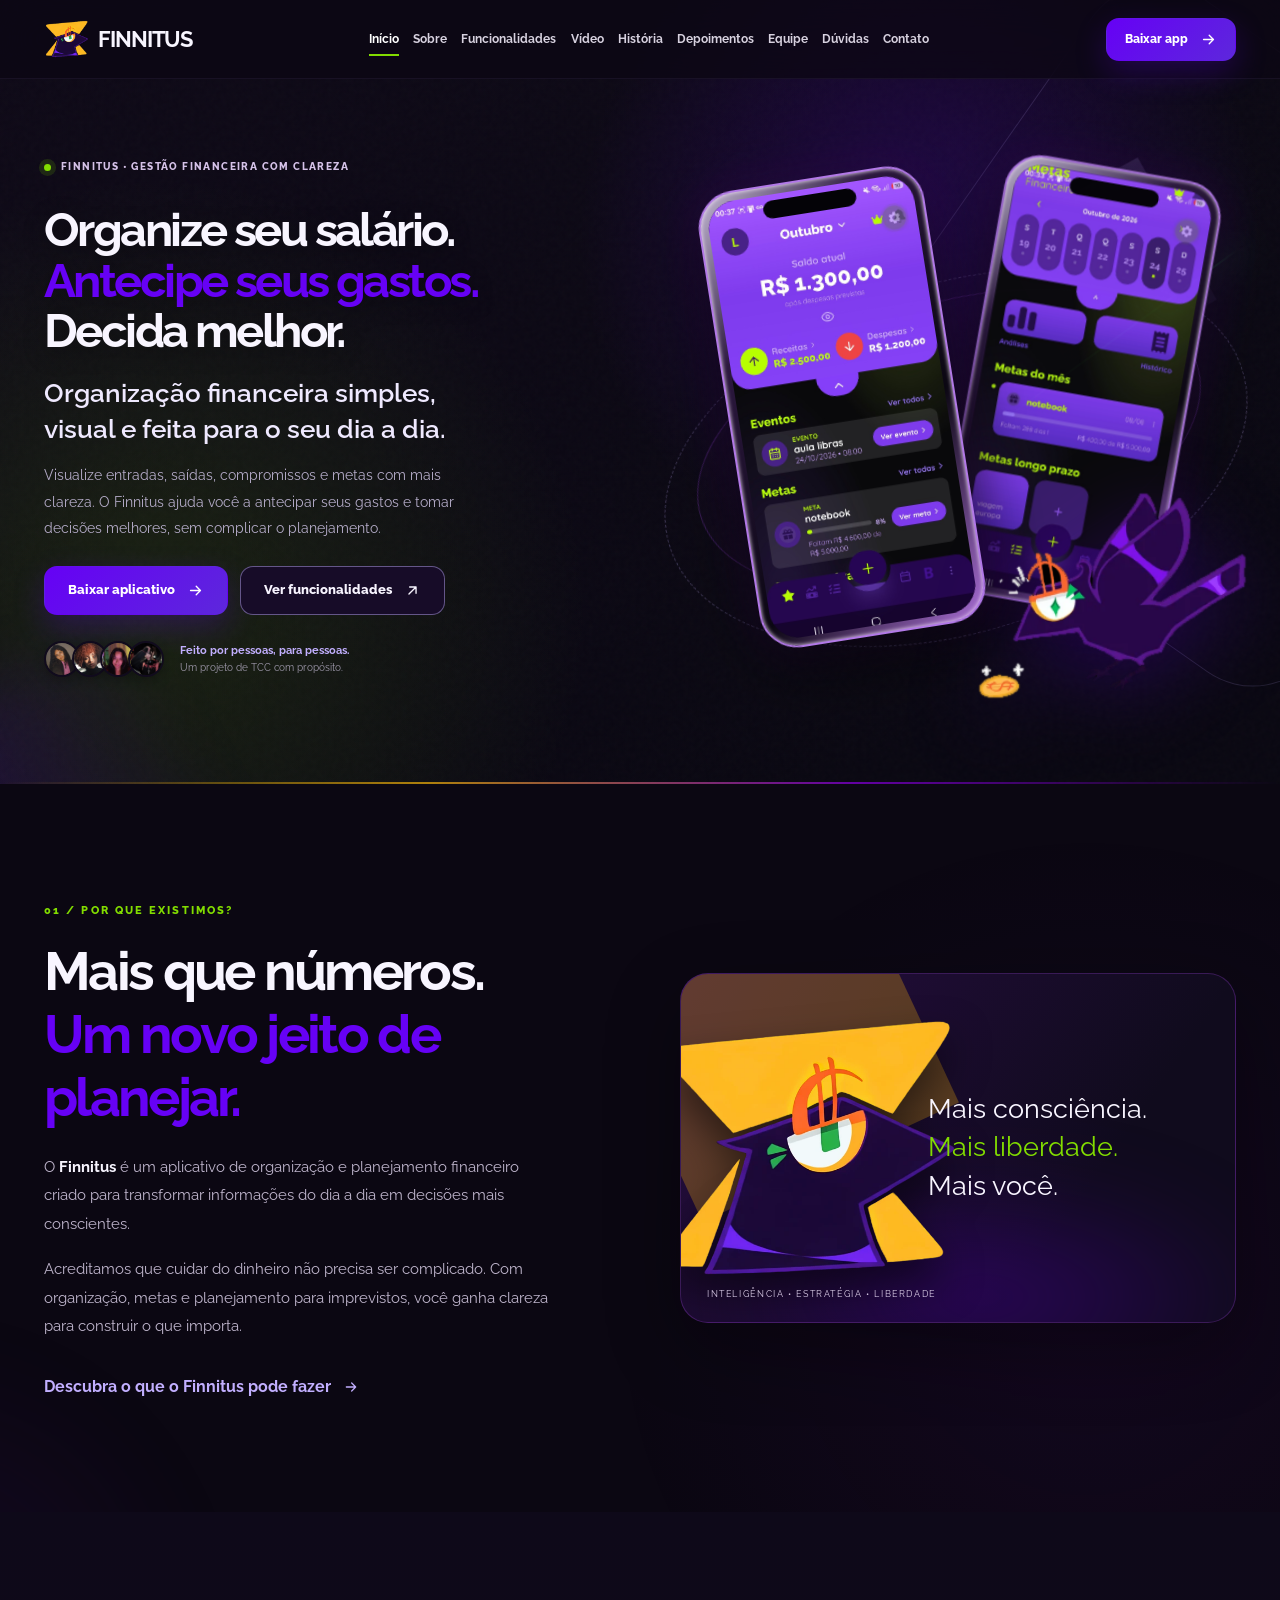
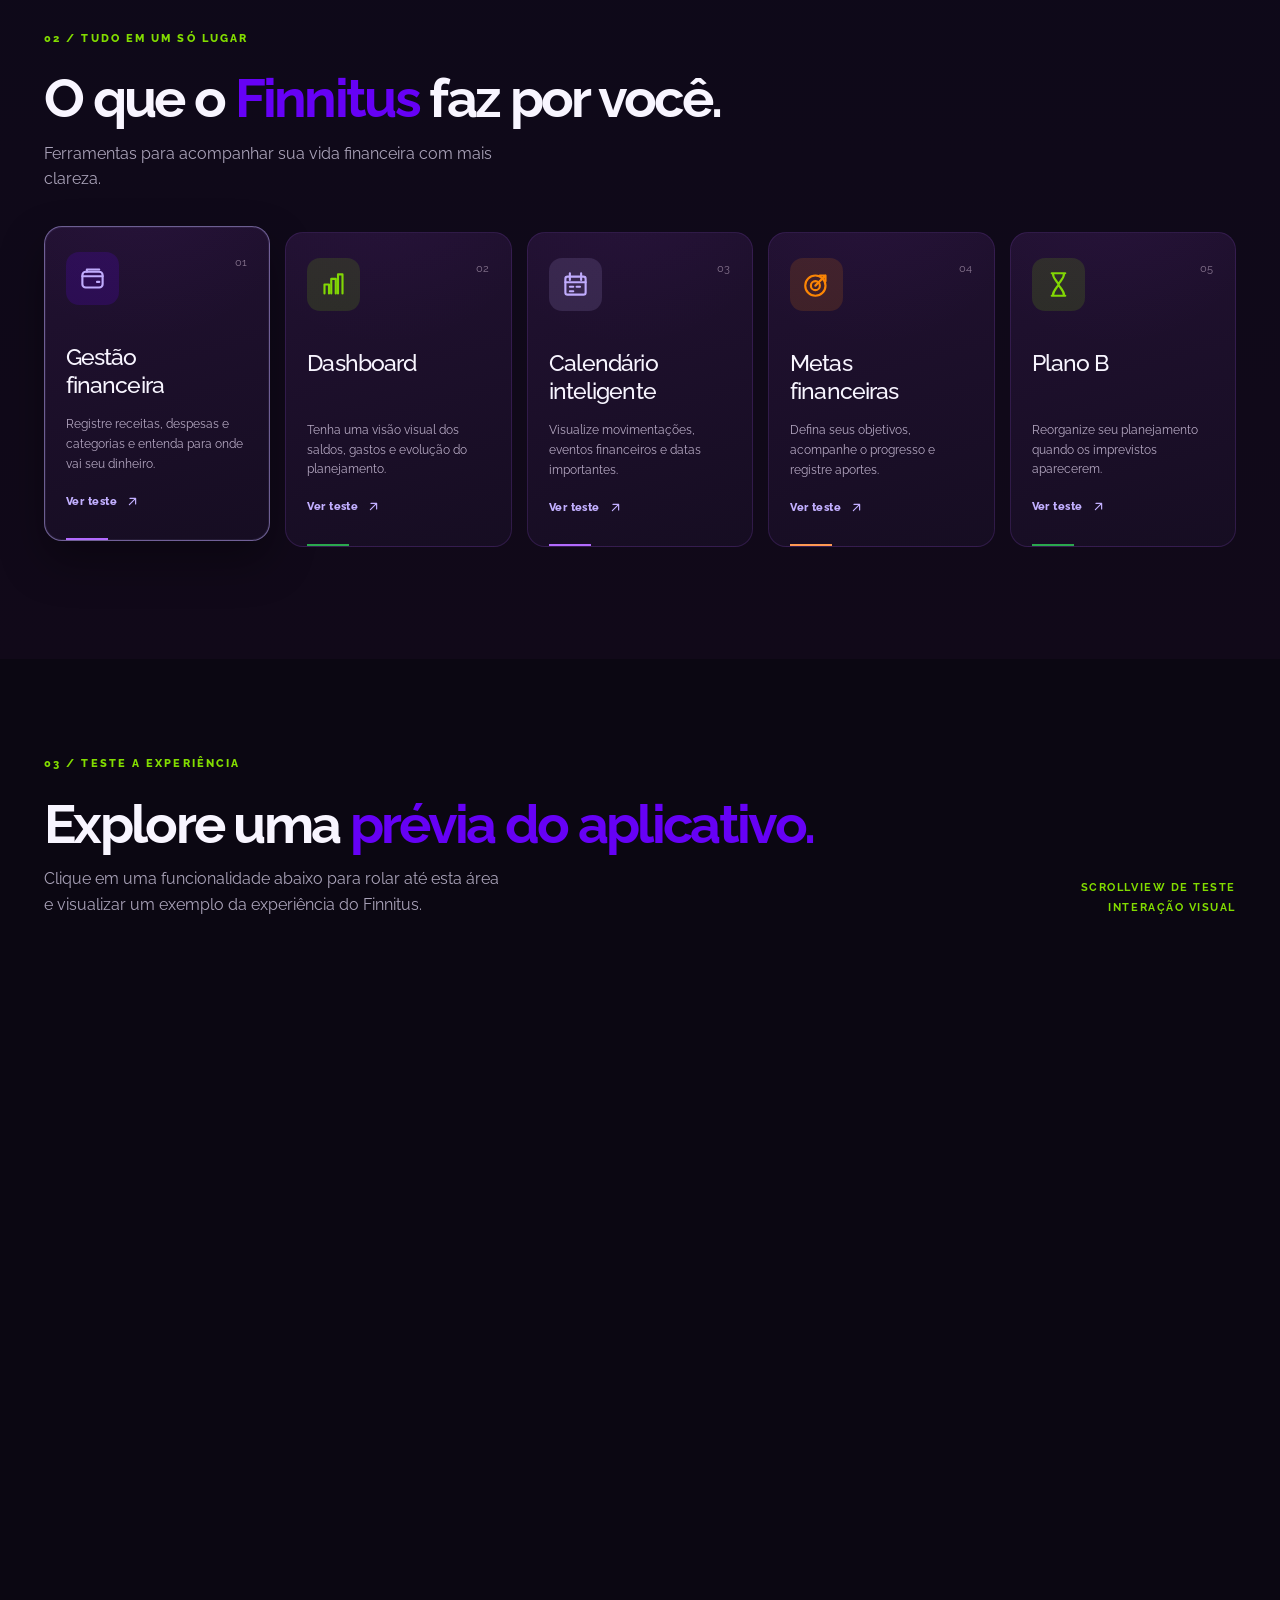
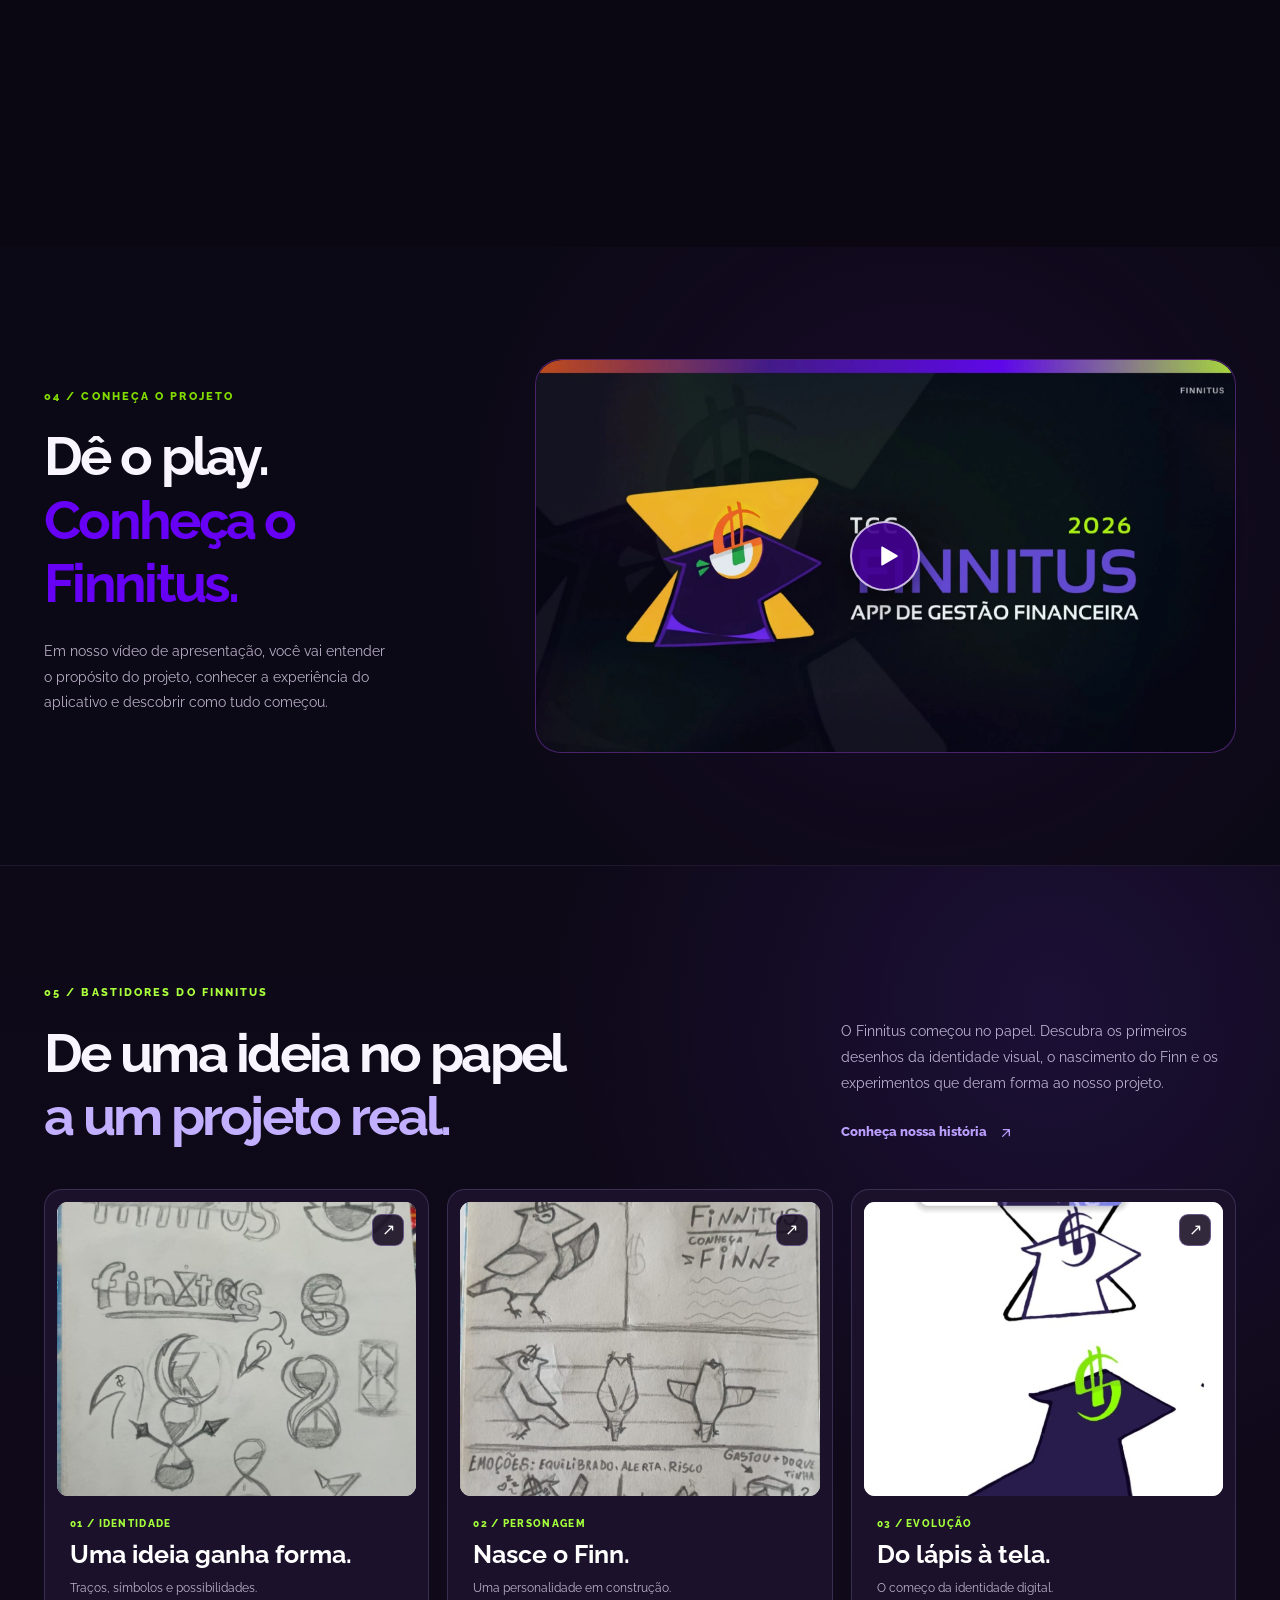
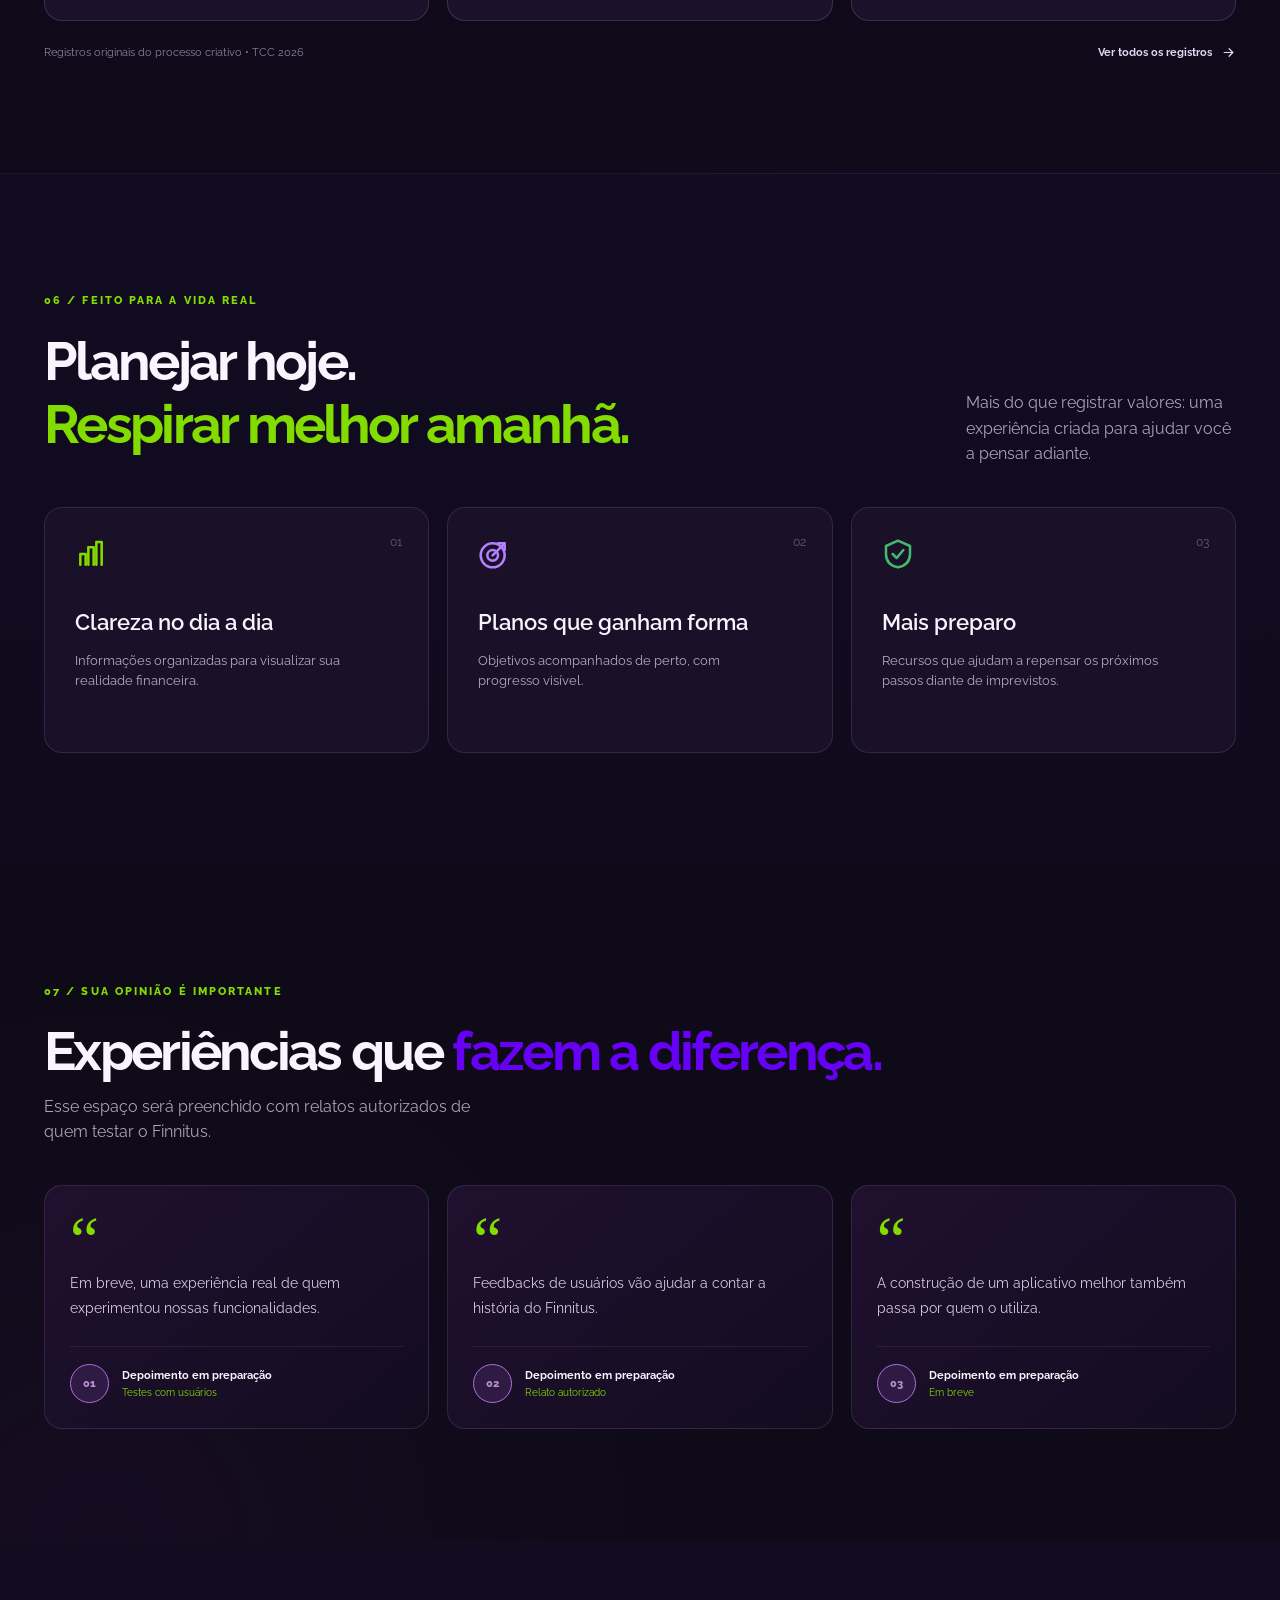
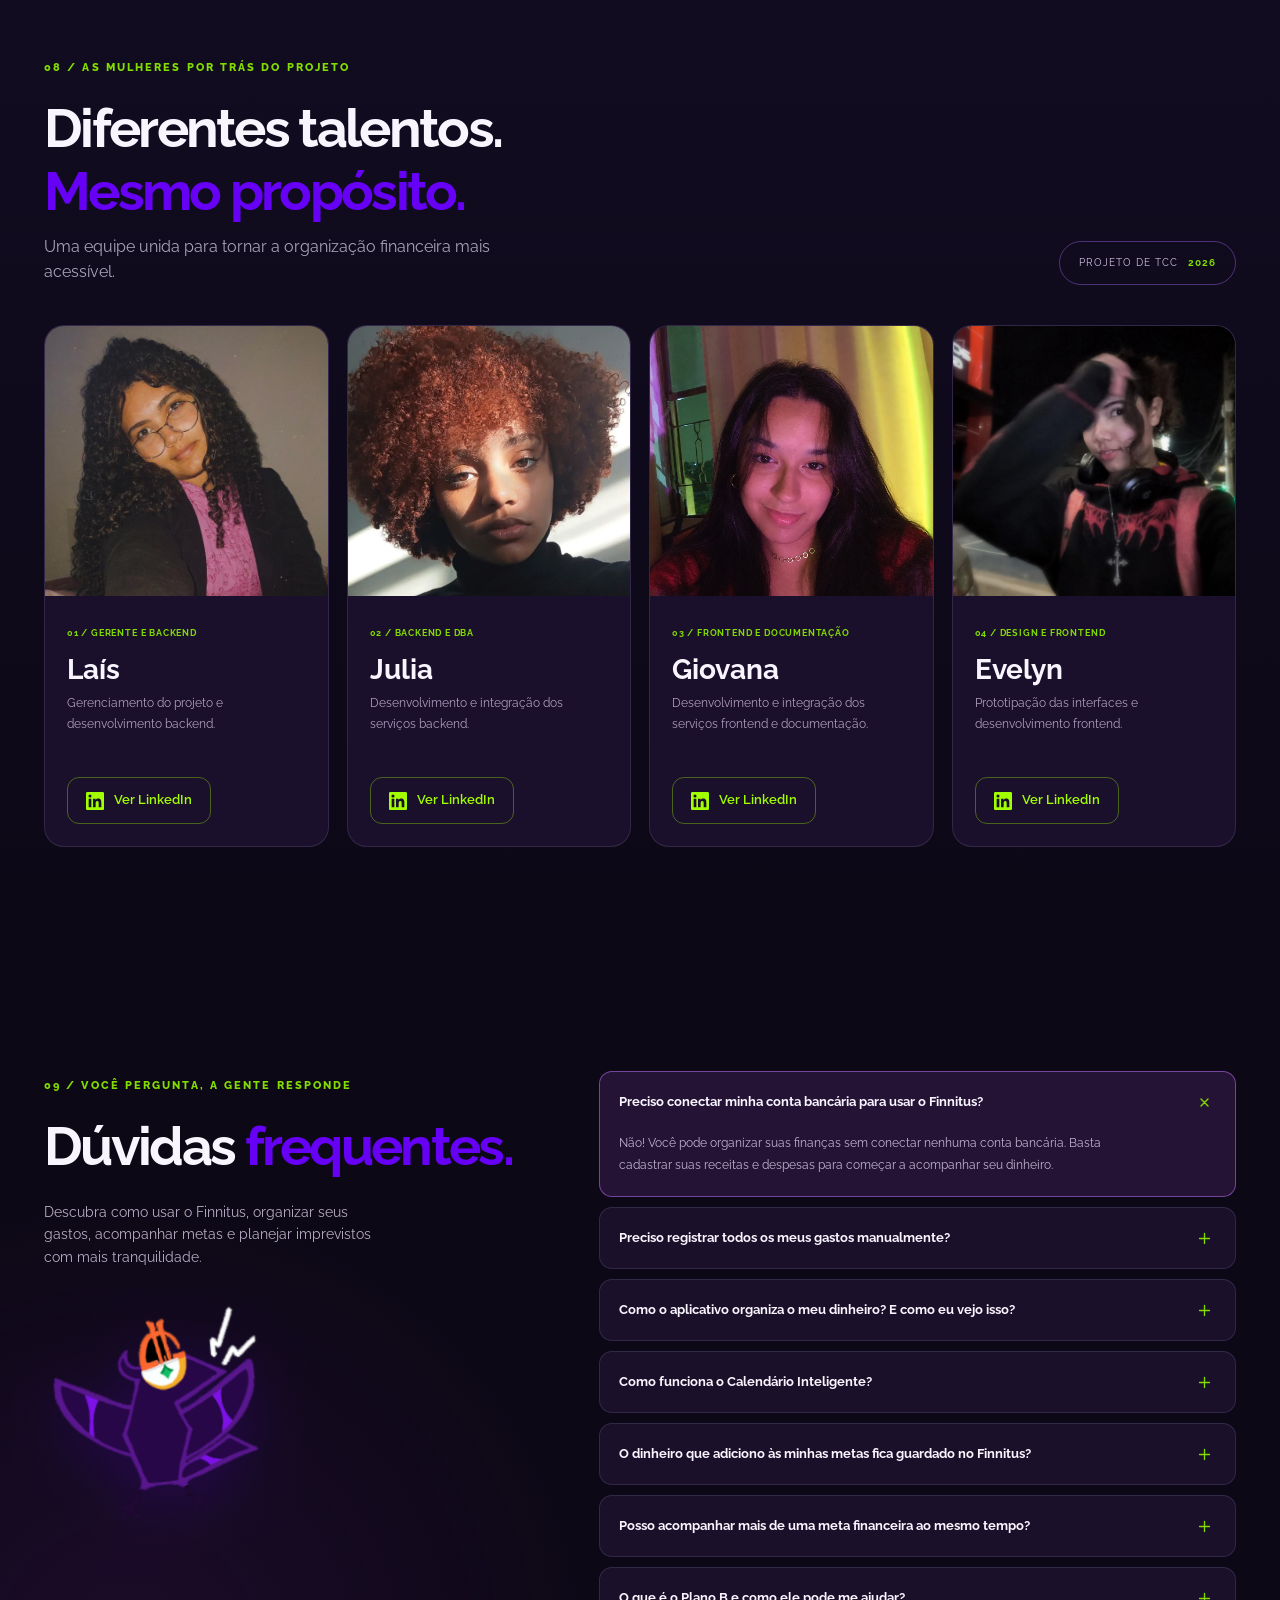
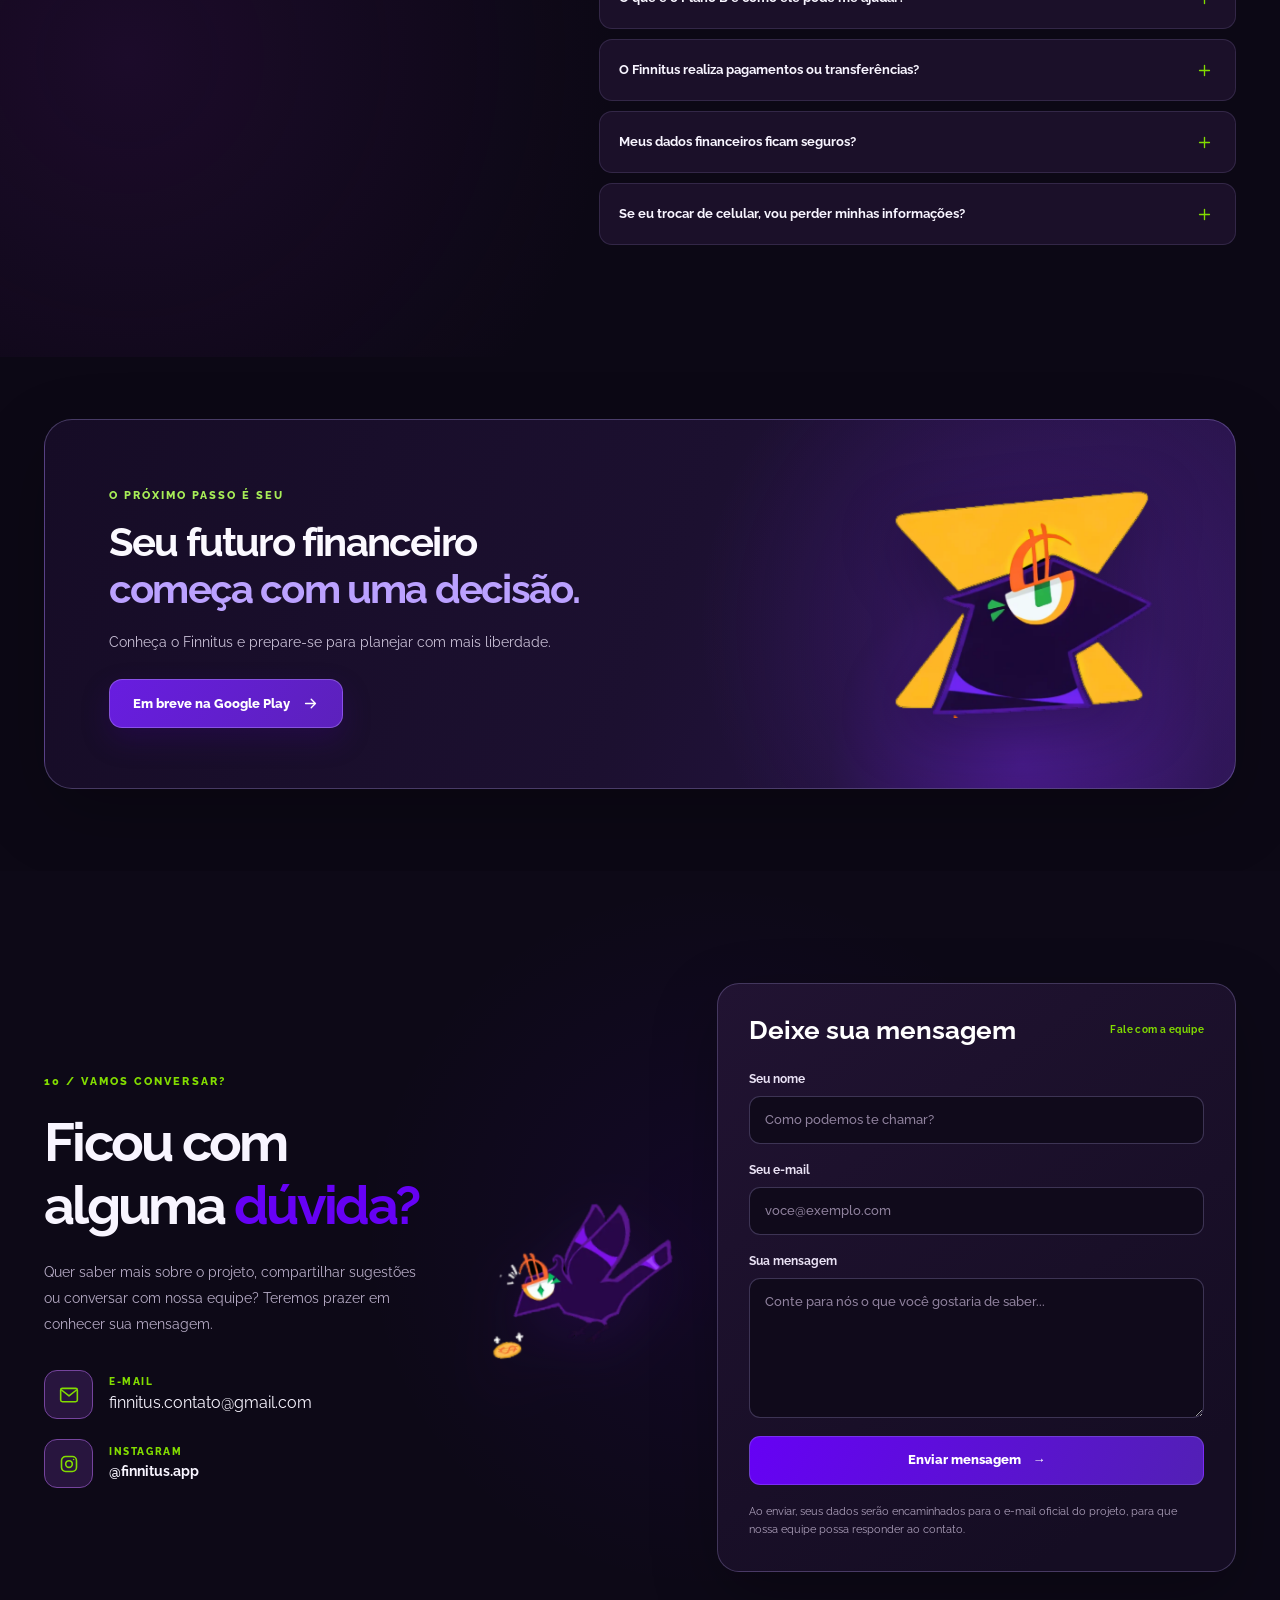
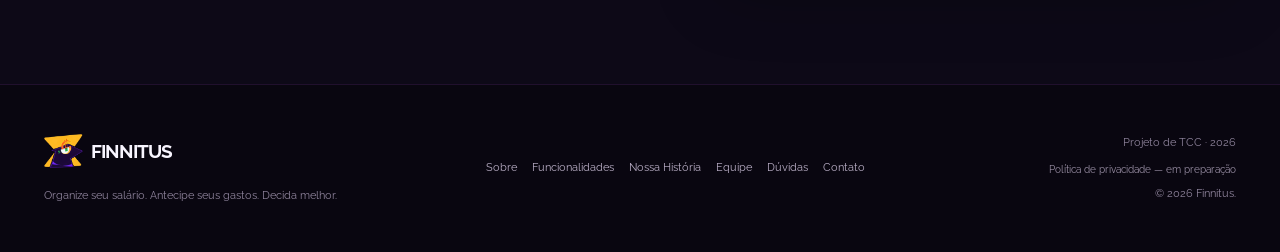
==== commit e7bae049: "Merge pull request #12 from laiscalafange/linkedin funcionou" ====
--- a/index.html
+++ b/index.html
@@ -242,16 +242,26 @@
 
     
 
-<!-- Player do YouTube -->
+<!-- Capa personalizada do vídeo (16:9). O YouTube só carrega ao clicar. -->
 <div class="video-stage" data-reveal>
-  <iframe
-    src="https://www.youtube.com/embed/zCidQmphT-o"
-    title="Conheça o Finnitus"
-    loading="lazy"
-    allow="accelerometer; autoplay; clipboard-write; encrypted-media; gyroscope; picture-in-picture; web-share"
-    referrerpolicy="strict-origin-when-cross-origin"
-    allowfullscreen>
-  </iframe>
+  <button
+    class="finnitus-video-cover"
+    type="button"
+    data-video-play
+    aria-label="Reproduzir vídeo de apresentação do Finnitus"
+  >
+    <img
+      src="assets/capa-video-finnitus.webp"
+      alt="Capa do vídeo do TCC Finnitus 2026, com o mascote Finn"
+      width="1920"
+      height="1080"
+      loading="lazy"
+      decoding="async"
+    />
+    <span class="finnitus-video-play" aria-hidden="true">
+      <svg class="i"><use href="#icon-play"/></svg>
+    </span>
+  </button>
 </div>
 
 
@@ -345,7 +355,7 @@
 
     <a
       class="team-linkedin"
-      href="https://www.linkedin.com/in/la%C3%ADs-barbosa-60883a3b9/"
+      href="https://www.linkedin.com/in/la%C3%ADs-calafange-barbosa-60883a3b9/"
       target="_blank"
       rel="noopener noreferrer"
       aria-label="Acessar LinkedIn de Laís"
@@ -693,5 +703,27 @@
 
   <dialog class="site-dialog" id="status-dialog" aria-labelledby="dialog-title"><button type="button" class="dialog-close" data-dialog-close aria-label="Fechar"><svg class="i"><use href="#icon-close"/></svg></button><img src="assets/finn-icone.png" alt="" width="84" height="64" /><span class="section-label">EM PREPARAÇÃO</span><h2 id="dialog-title">Novidades em breve.</h2><p id="dialog-text">Estamos preparando essa parte do projeto.</p><button type="button" class="btn btn-gold" data-dialog-close>Entendi <svg class="i"><use href="#icon-check"/></svg></button></dialog>
   <div class="toast" id="toast" role="status" aria-live="polite"></div>
+
+<script>
+  // Ativa o player do YouTube somente após o clique na capa personalizada.
+  (() => {
+    const cover = document.querySelector('[data-video-play]');
+    if (!cover) return;
+
+    cover.addEventListener('click', () => {
+      const stage = cover.closest('.video-stage');
+      if (!stage) return;
+
+      const player = document.createElement('iframe');
+      player.src = 'https://www.youtube.com/embed/zCidQmphT-o?autoplay=1&rel=0';
+      player.title = 'Conheça o Finnitus — vídeo de apresentação';
+      player.allow = 'accelerometer; autoplay; clipboard-write; encrypted-media; gyroscope; picture-in-picture; web-share';
+      player.referrerPolicy = 'strict-origin-when-cross-origin';
+      player.allowFullscreen = true;
+      player.setAttribute('loading', 'eager');
+      stage.replaceChildren(player);
+    }, { once: true });
+  })();
+</script>
 </body>
 </html>
--- a/styles.css
+++ b/styles.css
@@ -5059,3 +5059,83 @@
   content: none;
   display: none;
 }
+
+
+/* =======================================================
+   FINNITUS | Capa do vídeo em Full HD (1920 x 1080, 16:9)
+   O player conserva as mesmas dimensões no celular.
+   ======================================================= */
+.video-stage .finnitus-video-cover {
+  position: absolute;
+  inset: 0;
+  width: 100%;
+  height: 100%;
+  padding: 0;
+  margin: 0;
+  display: block;
+  overflow: hidden;
+  border: 0;
+  border-radius: inherit;
+  background: #0c0916;
+  cursor: pointer;
+}
+
+.finnitus-video-cover img {
+  display: block;
+  width: 100%;
+  height: 100%;
+  object-fit: cover;
+  object-position: center;
+}
+
+.finnitus-video-play {
+  position: absolute;
+  left: 50%;
+  top: 50%;
+  width: clamp(48px, 6vw, 70px);
+  height: clamp(48px, 6vw, 70px);
+  display: grid;
+  place-items: center;
+  border-radius: 50%;
+  color: #fff;
+  background: rgba(66, 0, 144, 0.92);
+  border: 2px solid rgba(255, 255, 255, 0.72);
+  box-shadow: 0 10px 28px rgba(0, 0, 0, 0.55);
+  transform: translate(-50%, -50%);
+  transition: background .2s ease, box-shadow .2s ease, scale .2s ease;
+  pointer-events: none;
+}
+
+.finnitus-video-play .i {
+  width: 30px;
+  height: 30px;
+  fill: currentColor;
+  stroke-width: 1.2;
+  margin-left: 3px;
+}
+
+.finnitus-video-cover:hover .finnitus-video-play {
+  background: #6601f5;
+  box-shadow: 0 12px 35px rgba(102,1,245,.35);
+  scale: 1.06;
+}
+
+.finnitus-video-cover:focus-visible {
+  outline: 3px solid #c2afff;
+  outline-offset: -4px;
+}
+
+@media (max-width: 520px) {
+  .finnitus-video-play {
+    width: 50px;
+    height: 50px;
+  }
+  .finnitus-video-play .i {
+    width: 24px;
+    height: 24px;
+  }
+}
+
+@media (prefers-reduced-motion: reduce) {
+  .finnitus-video-play { transition: none; }
+}
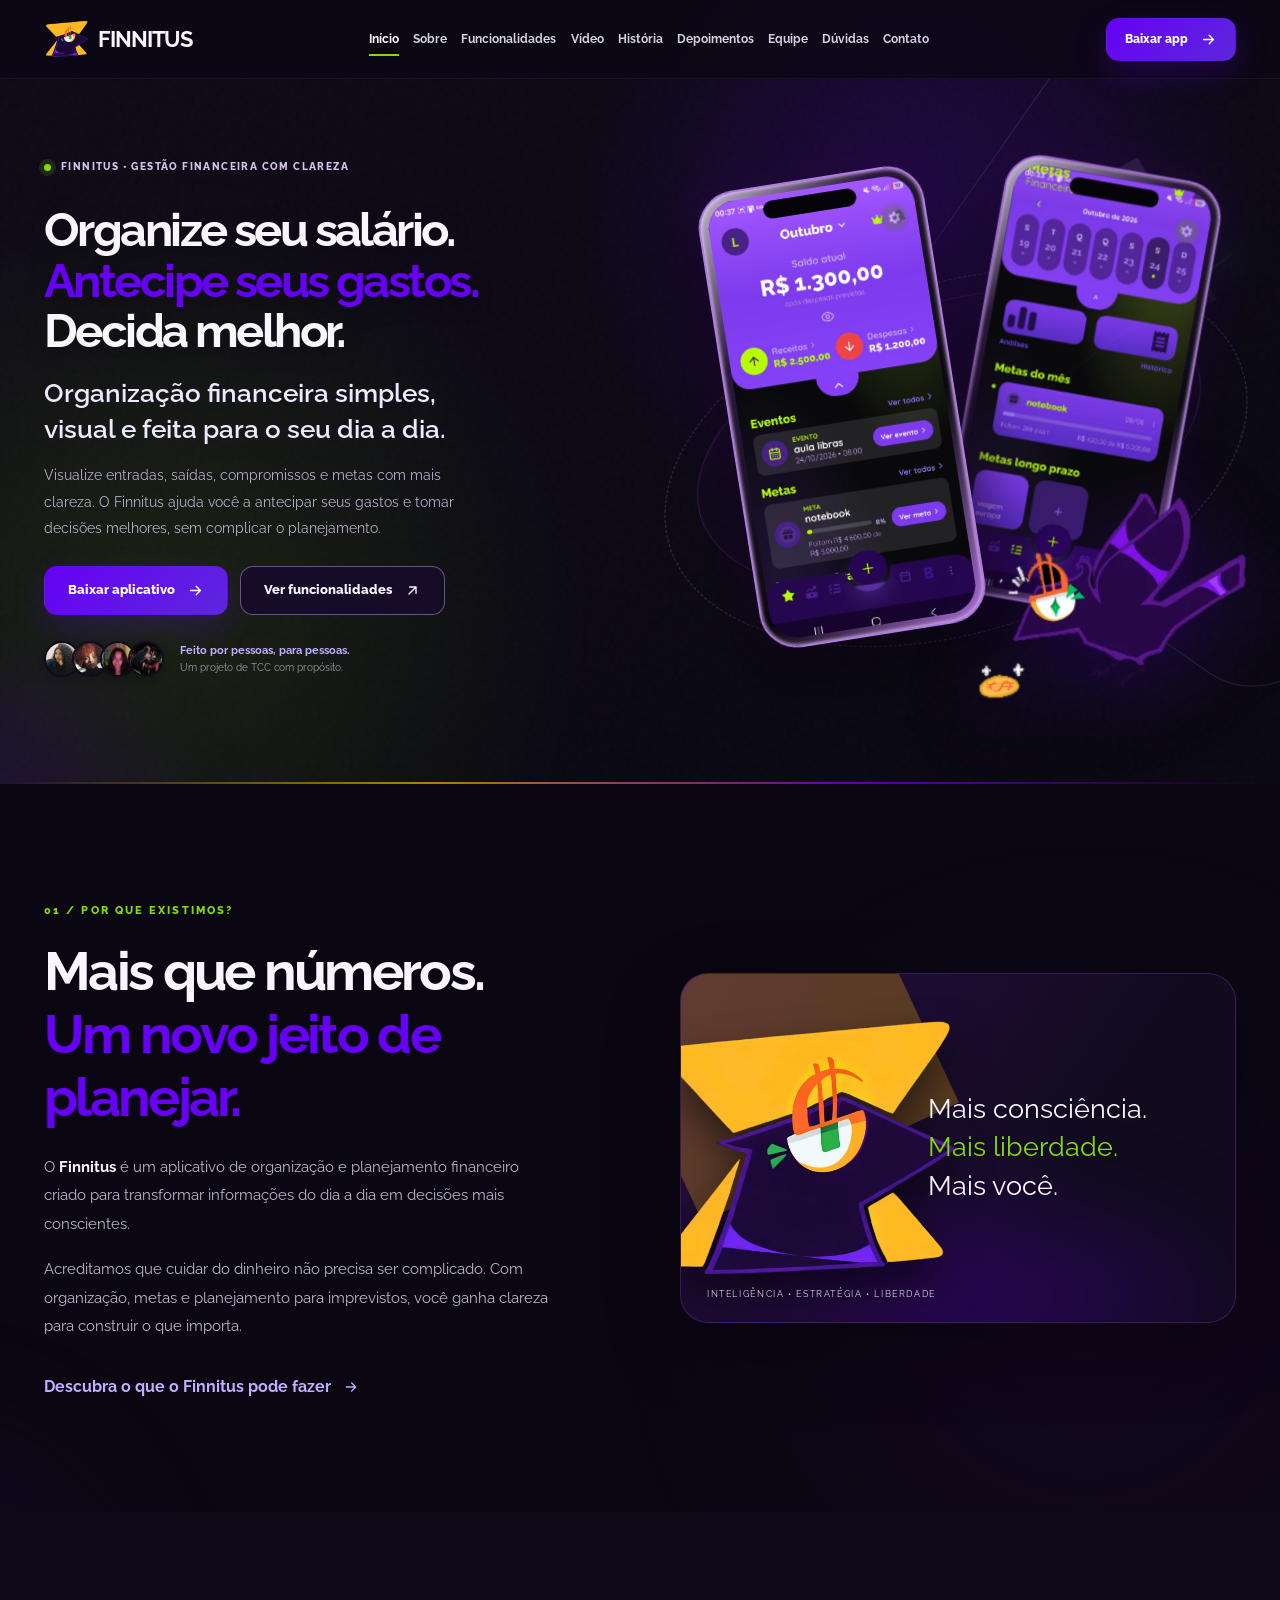
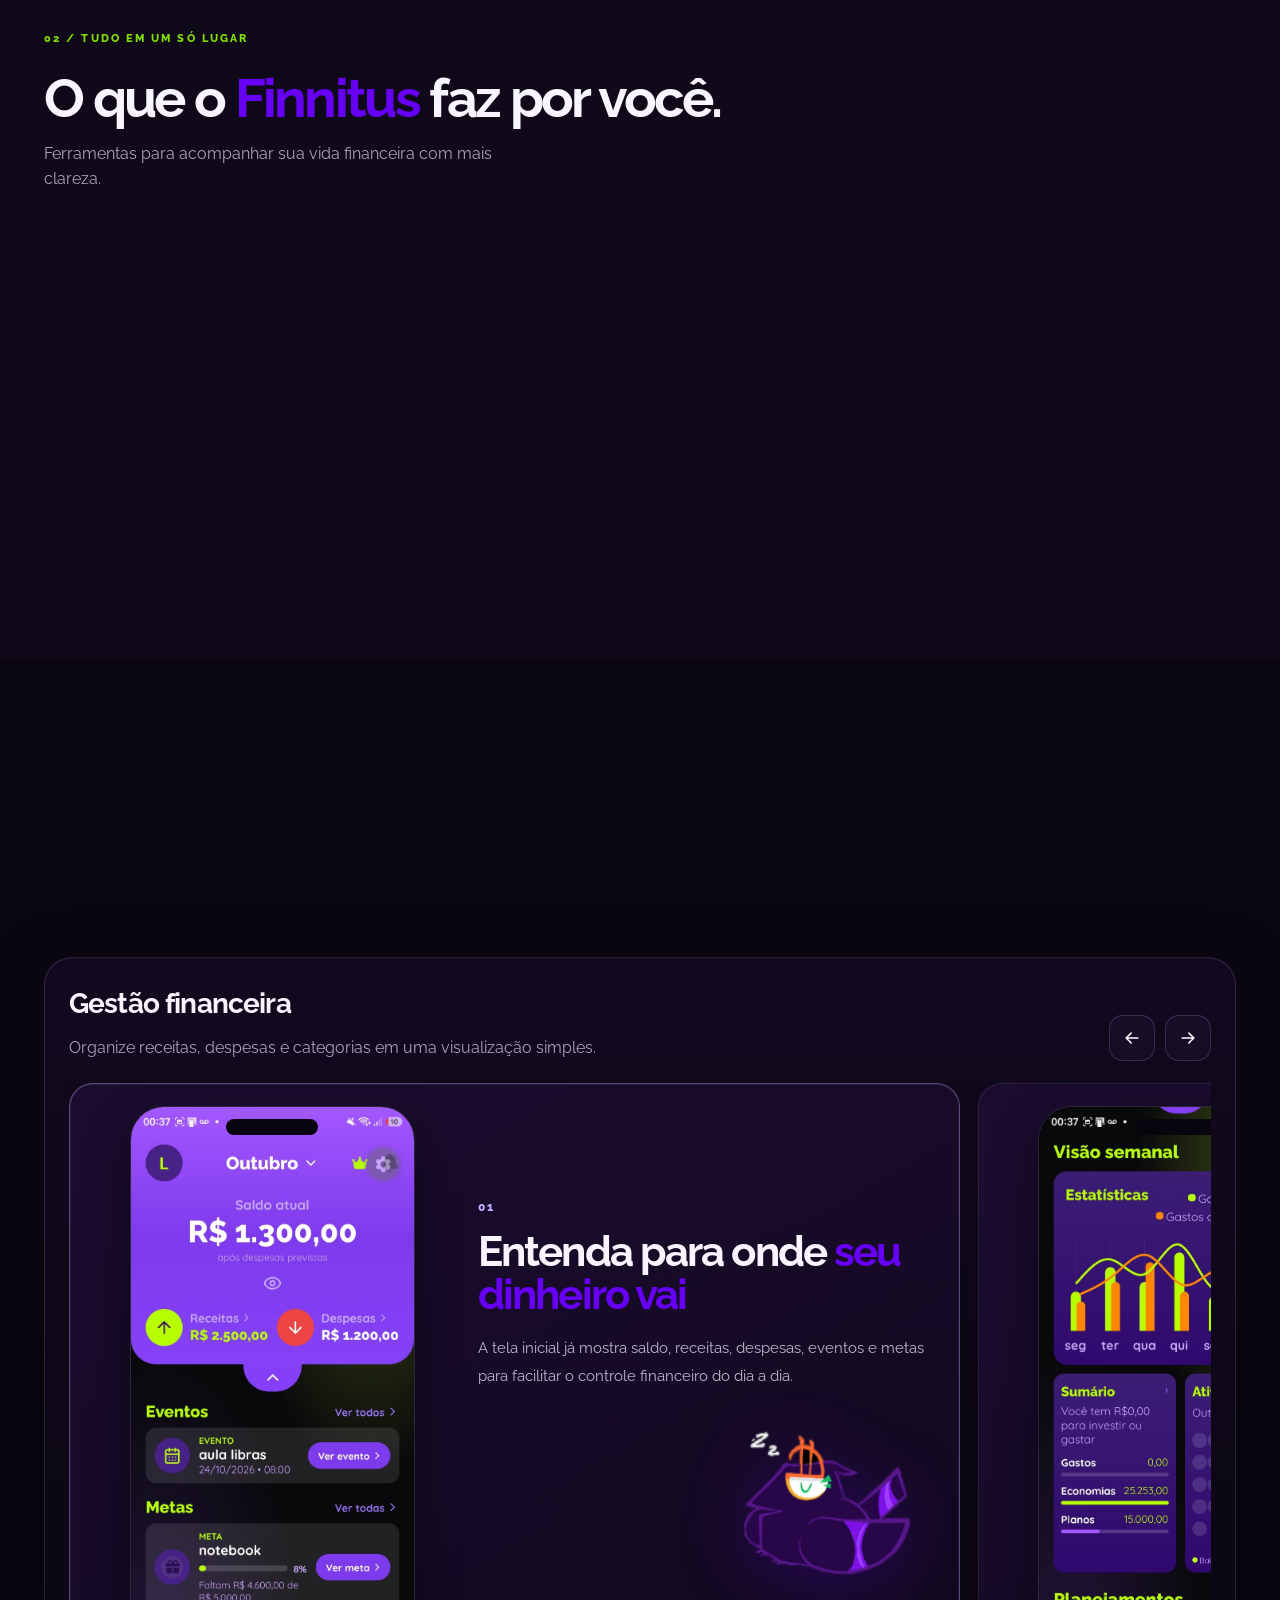
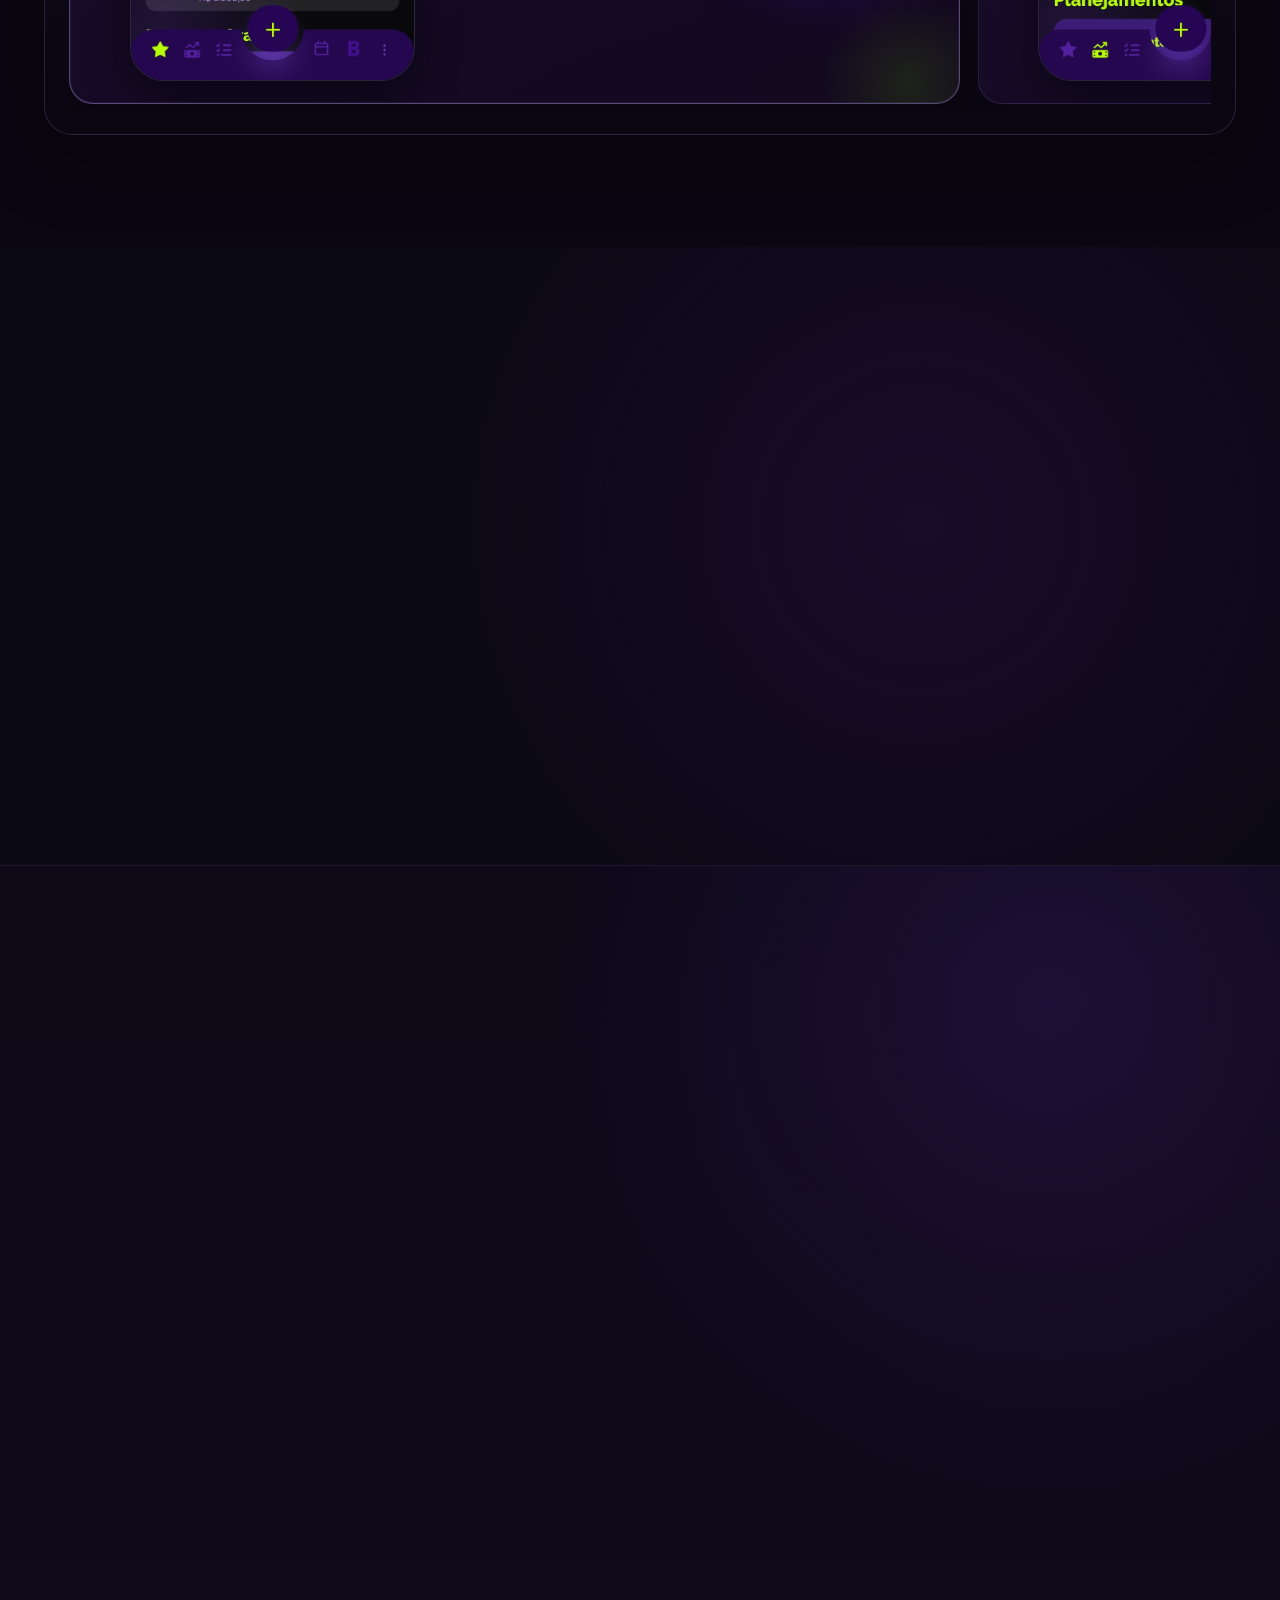
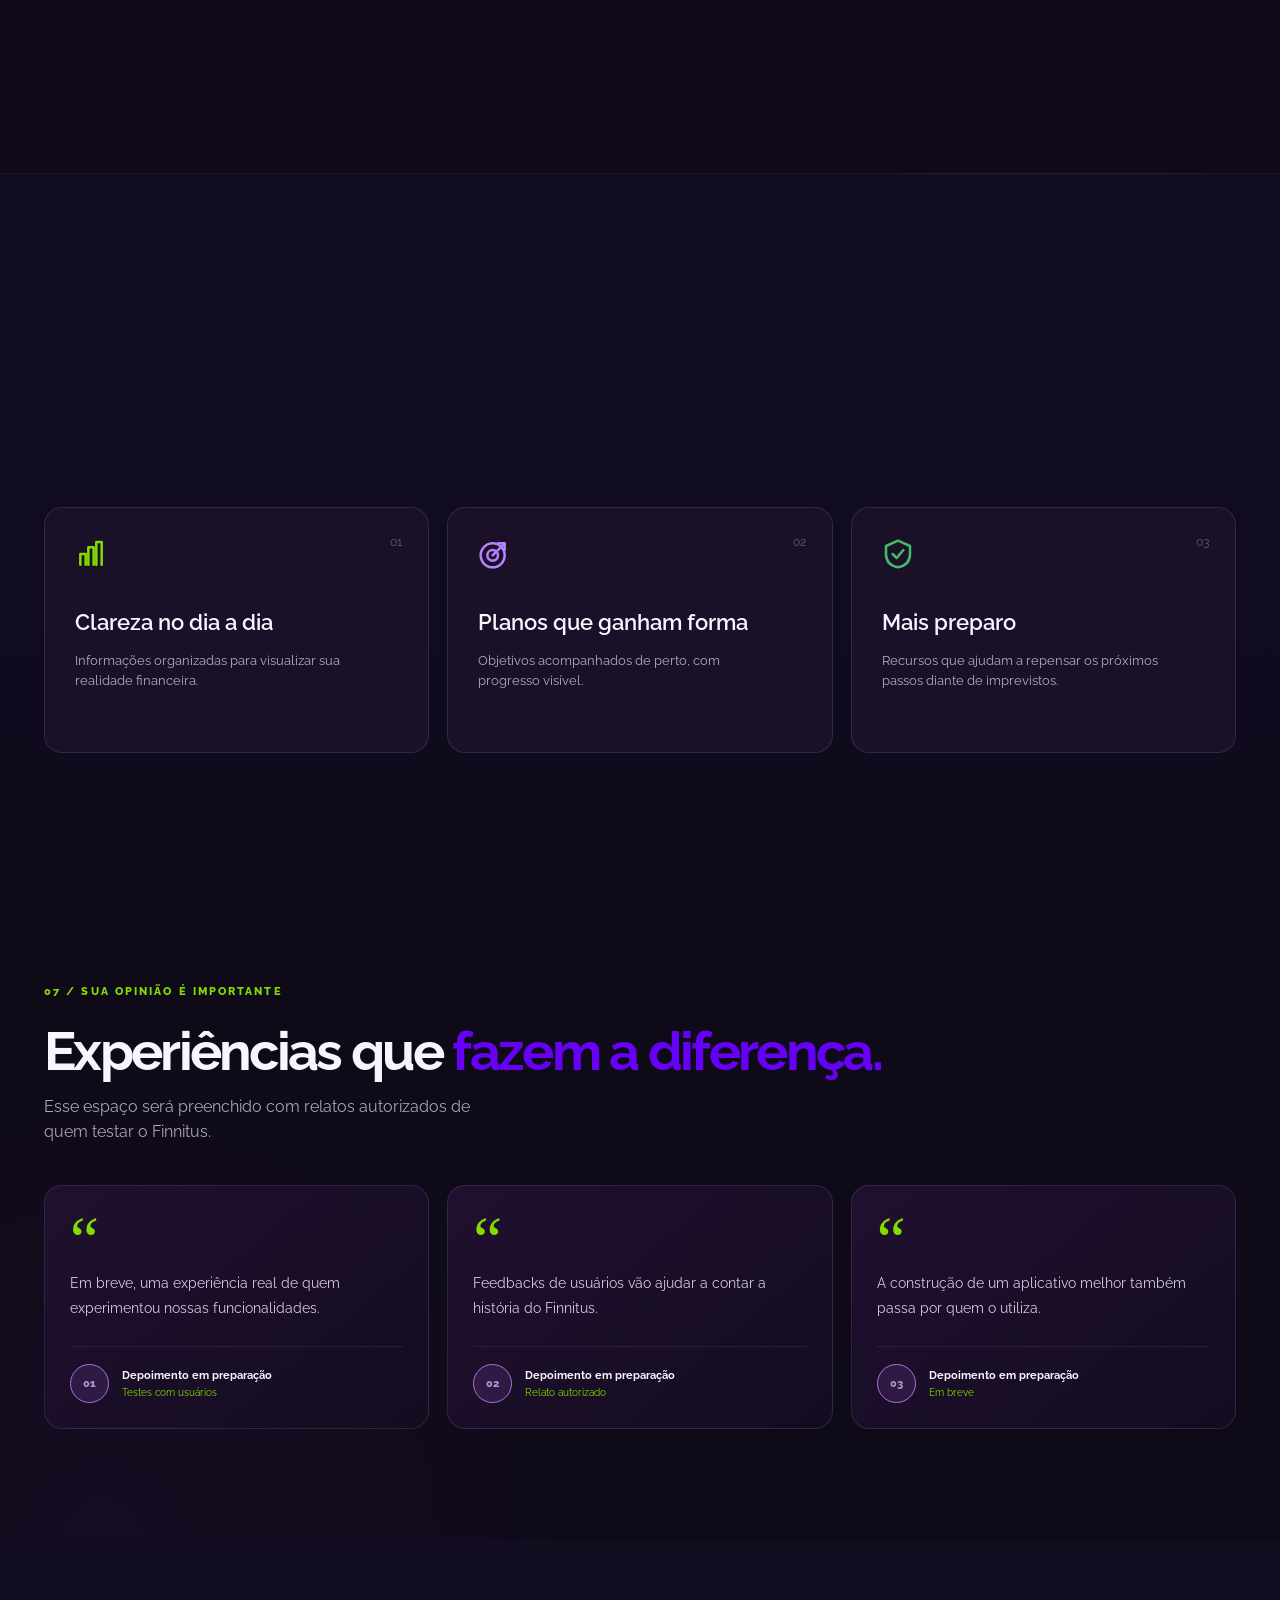
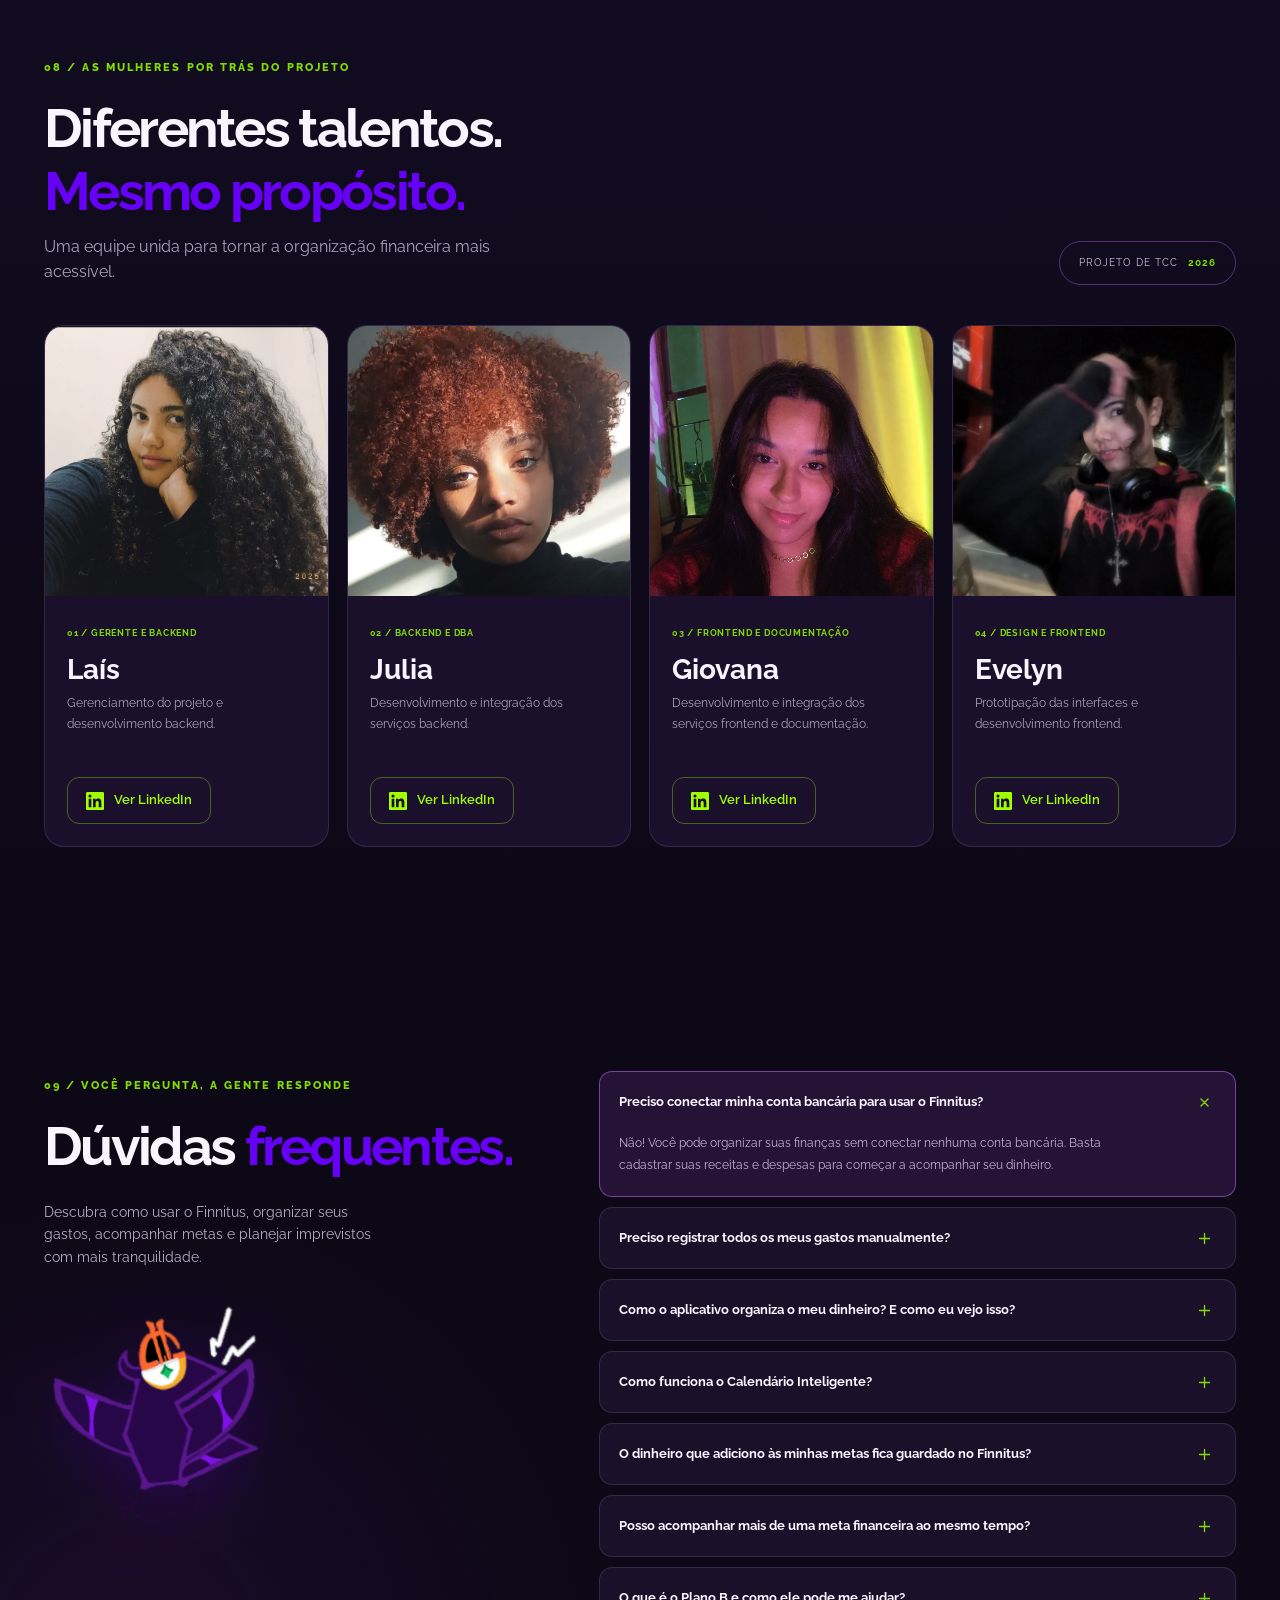
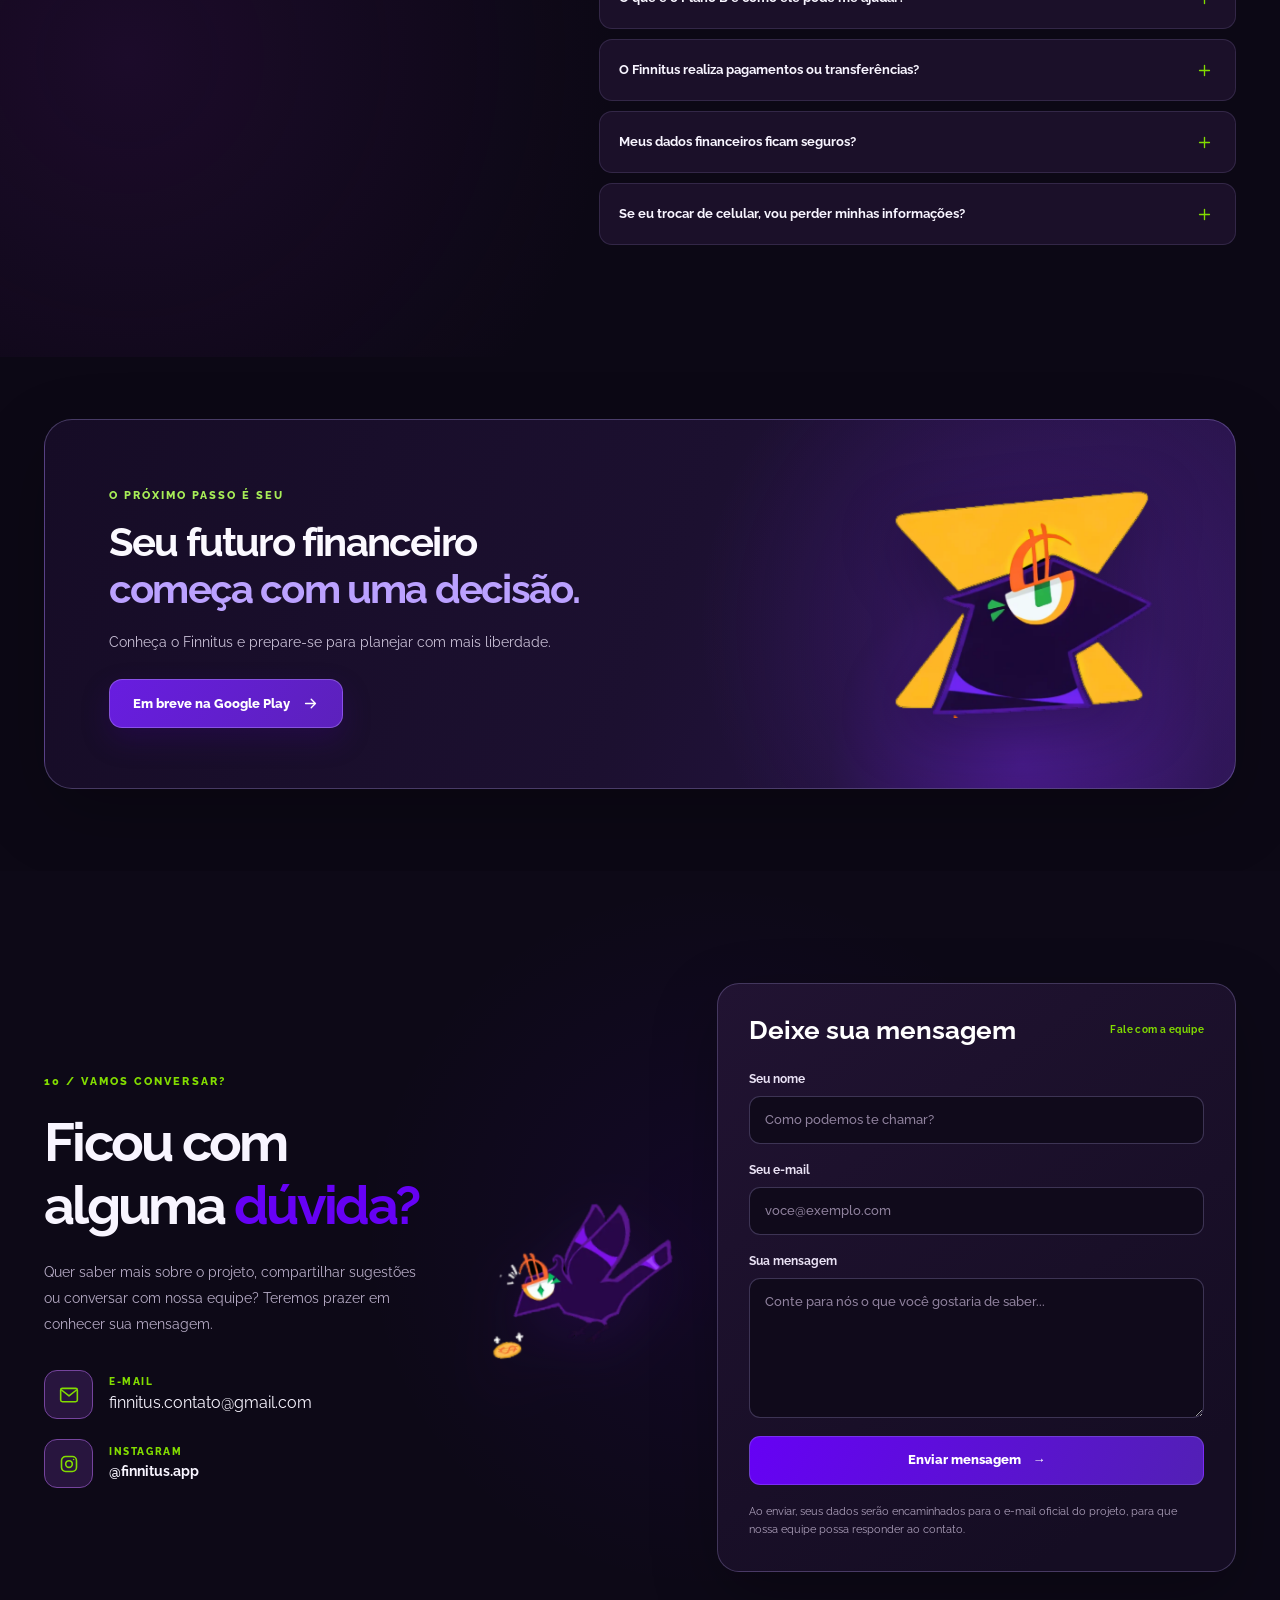
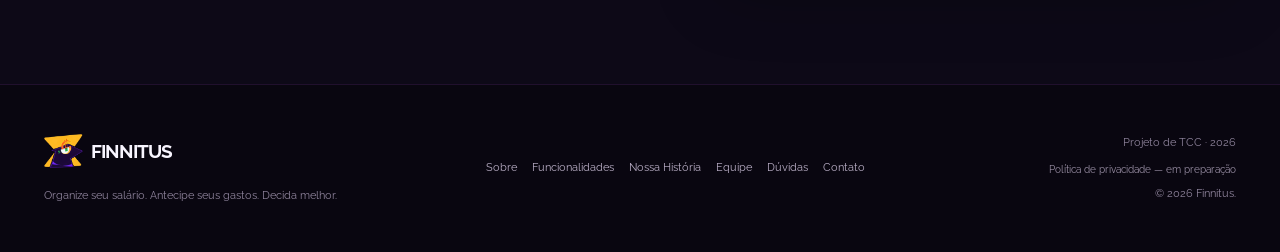
==== commit de0ef87a: "mudando foto" ====
--- a/index.html
+++ b/index.html
@@ -80,7 +80,7 @@
           </div>
           <div class="hero-meta">
             <div class="mini-avatars" aria-hidden="true">
-              <img src="assets/equipe/lais.png" alt="" loading="eager" width="36" height="36" />
+              <img src="assets/equipe/lais.jpg" alt="" loading="eager" width="36" height="36" />
               <img src="assets/equipe/julia.jpeg" alt="" loading="eager" width="36" height="36" />
               <img src="assets/equipe/giovana.jpeg" alt="" loading="eager" width="36" height="36" />
               <img src="assets/equipe/evelyn.png" alt="" loading="eager" width="36" height="36" />
@@ -335,7 +335,7 @@
 
   <div class="team-photo">
     <img
-      src="assets/equipe/lais.png"
+      src="assets/equipe/lais.jpg"
       alt="Foto de Laís"
       loading="lazy"
     />
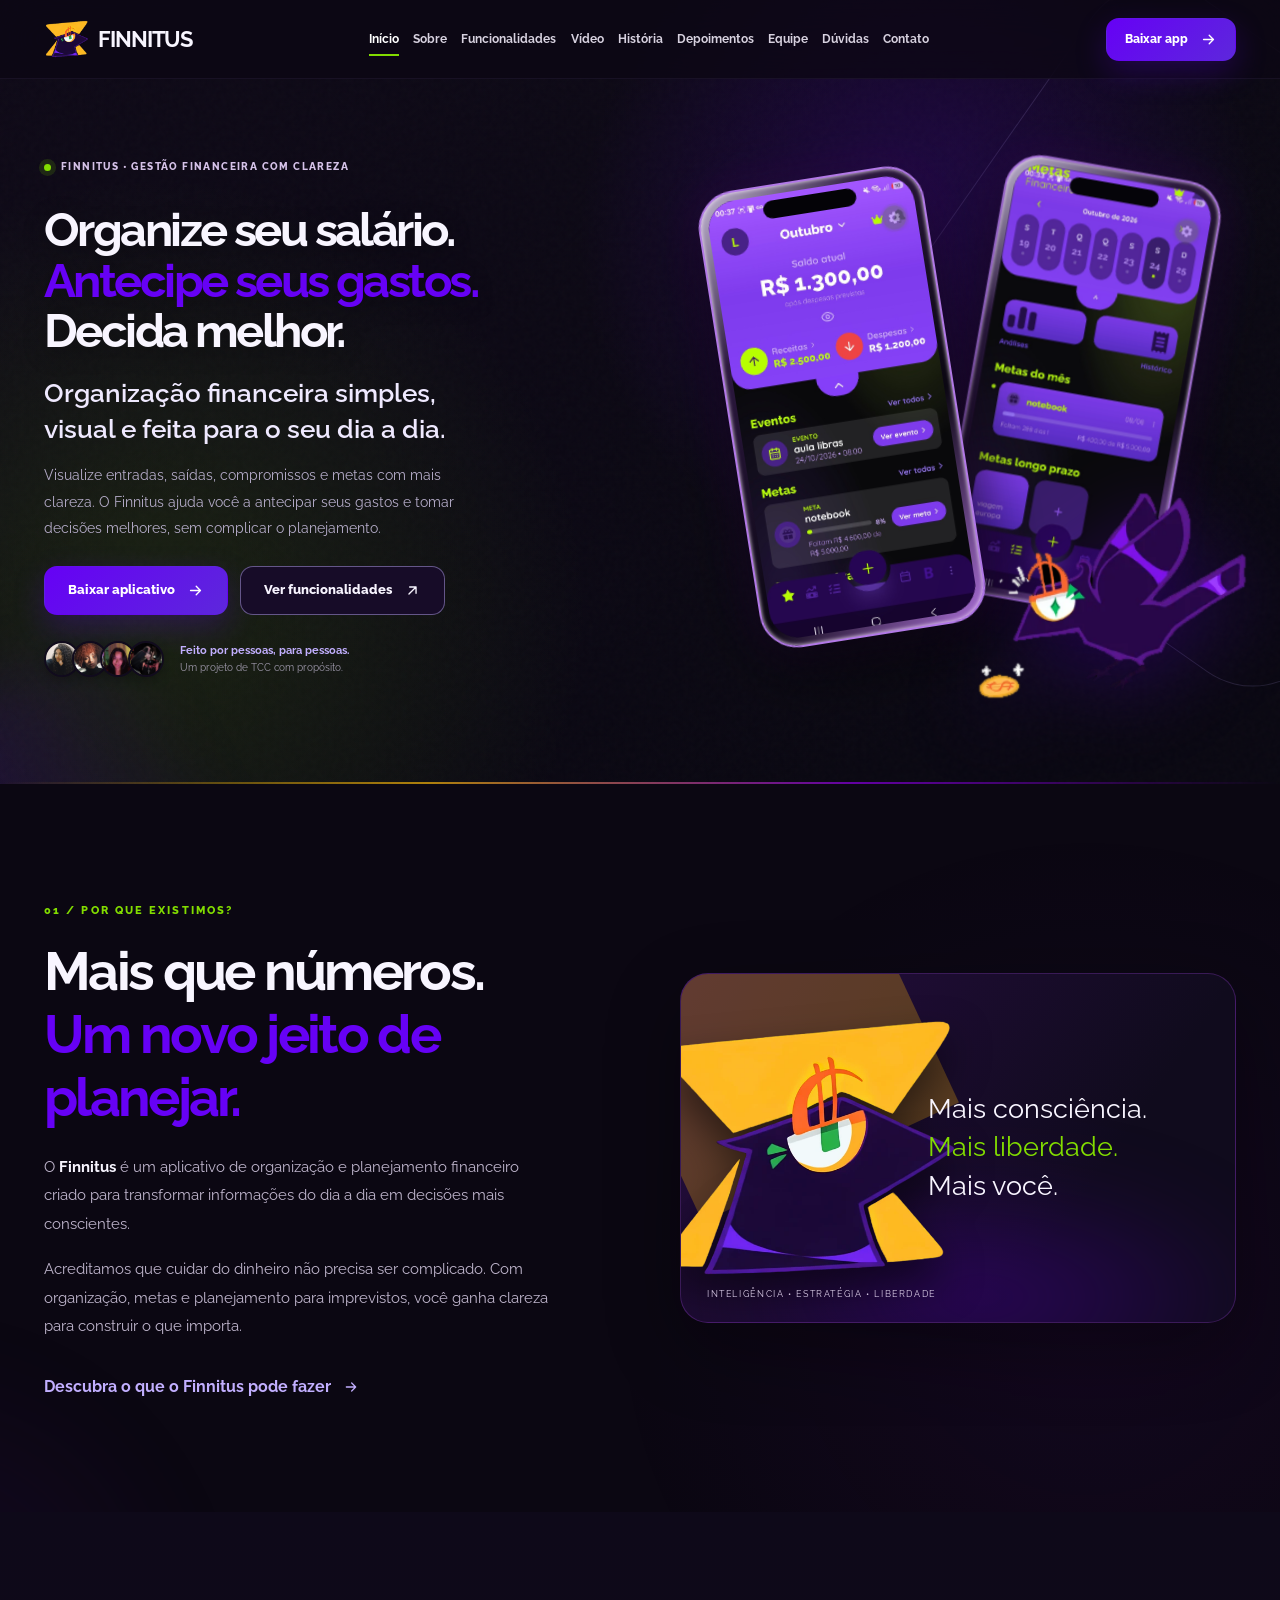
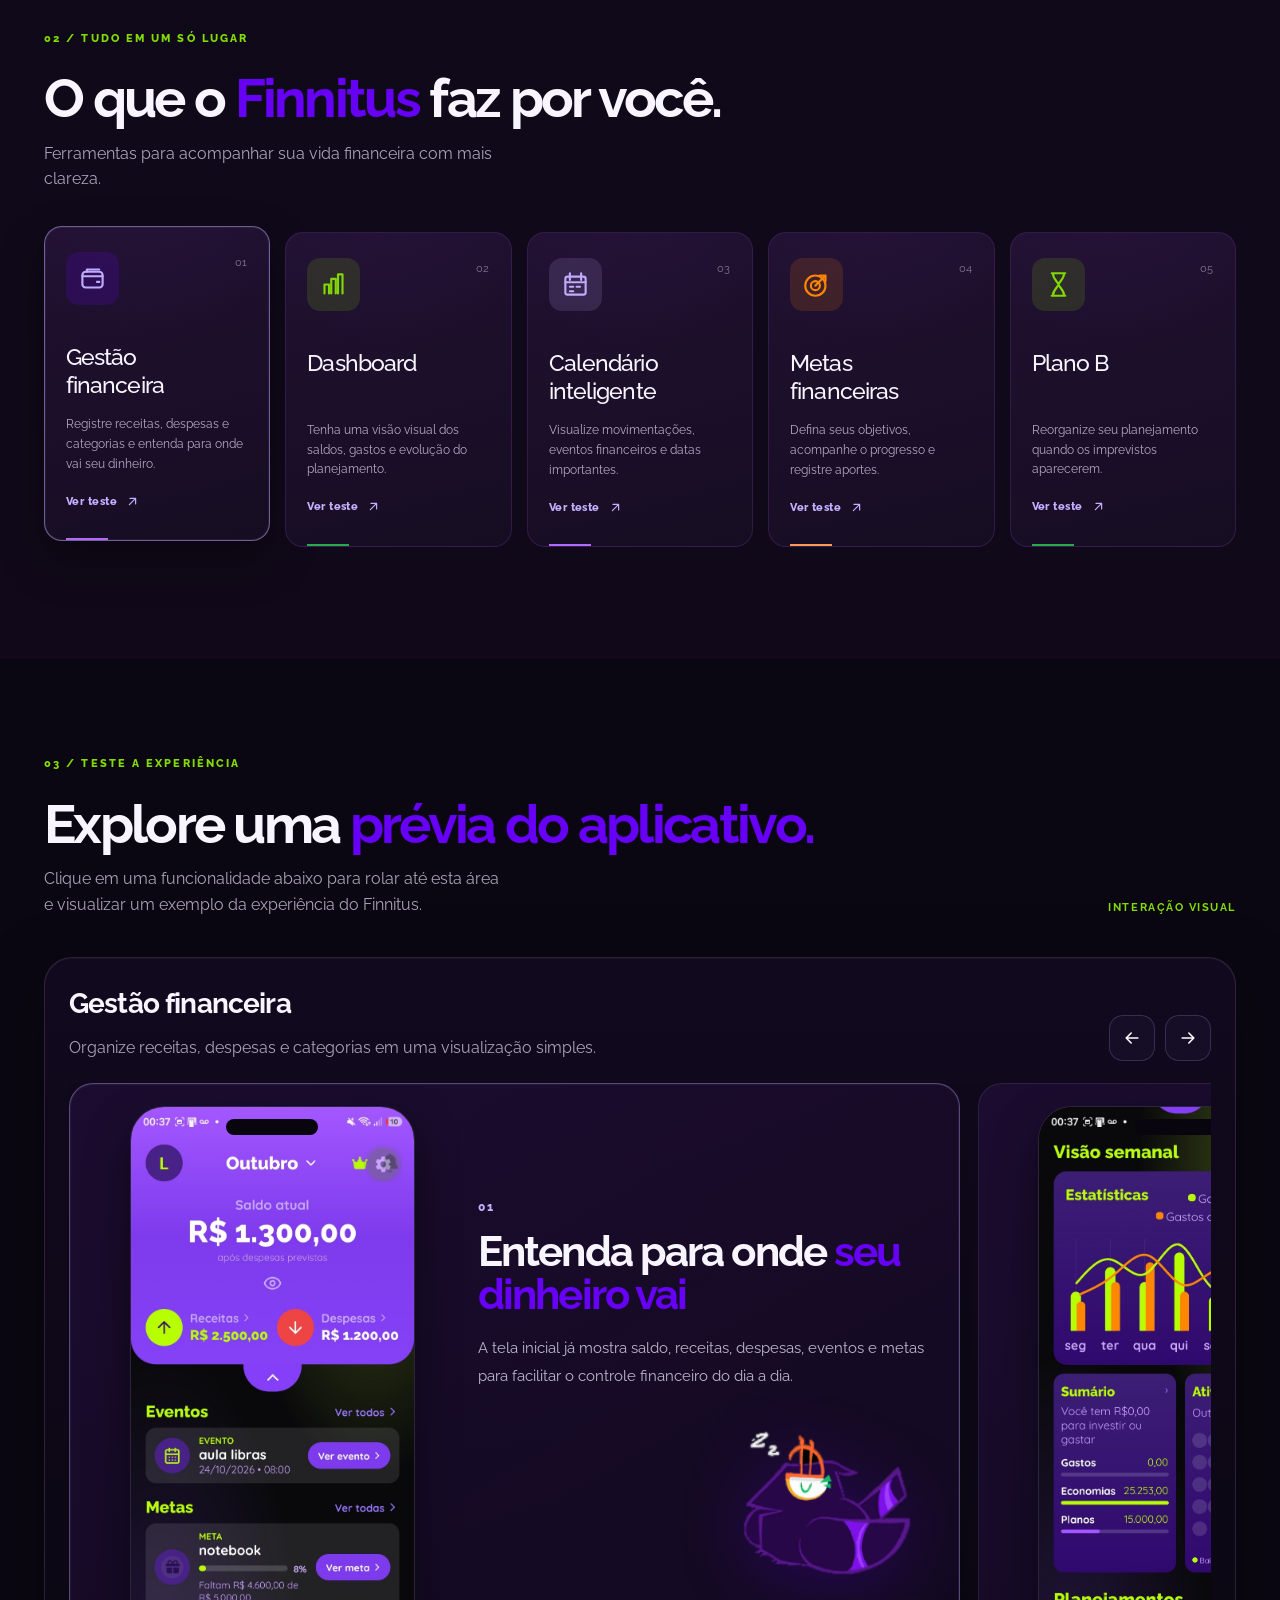
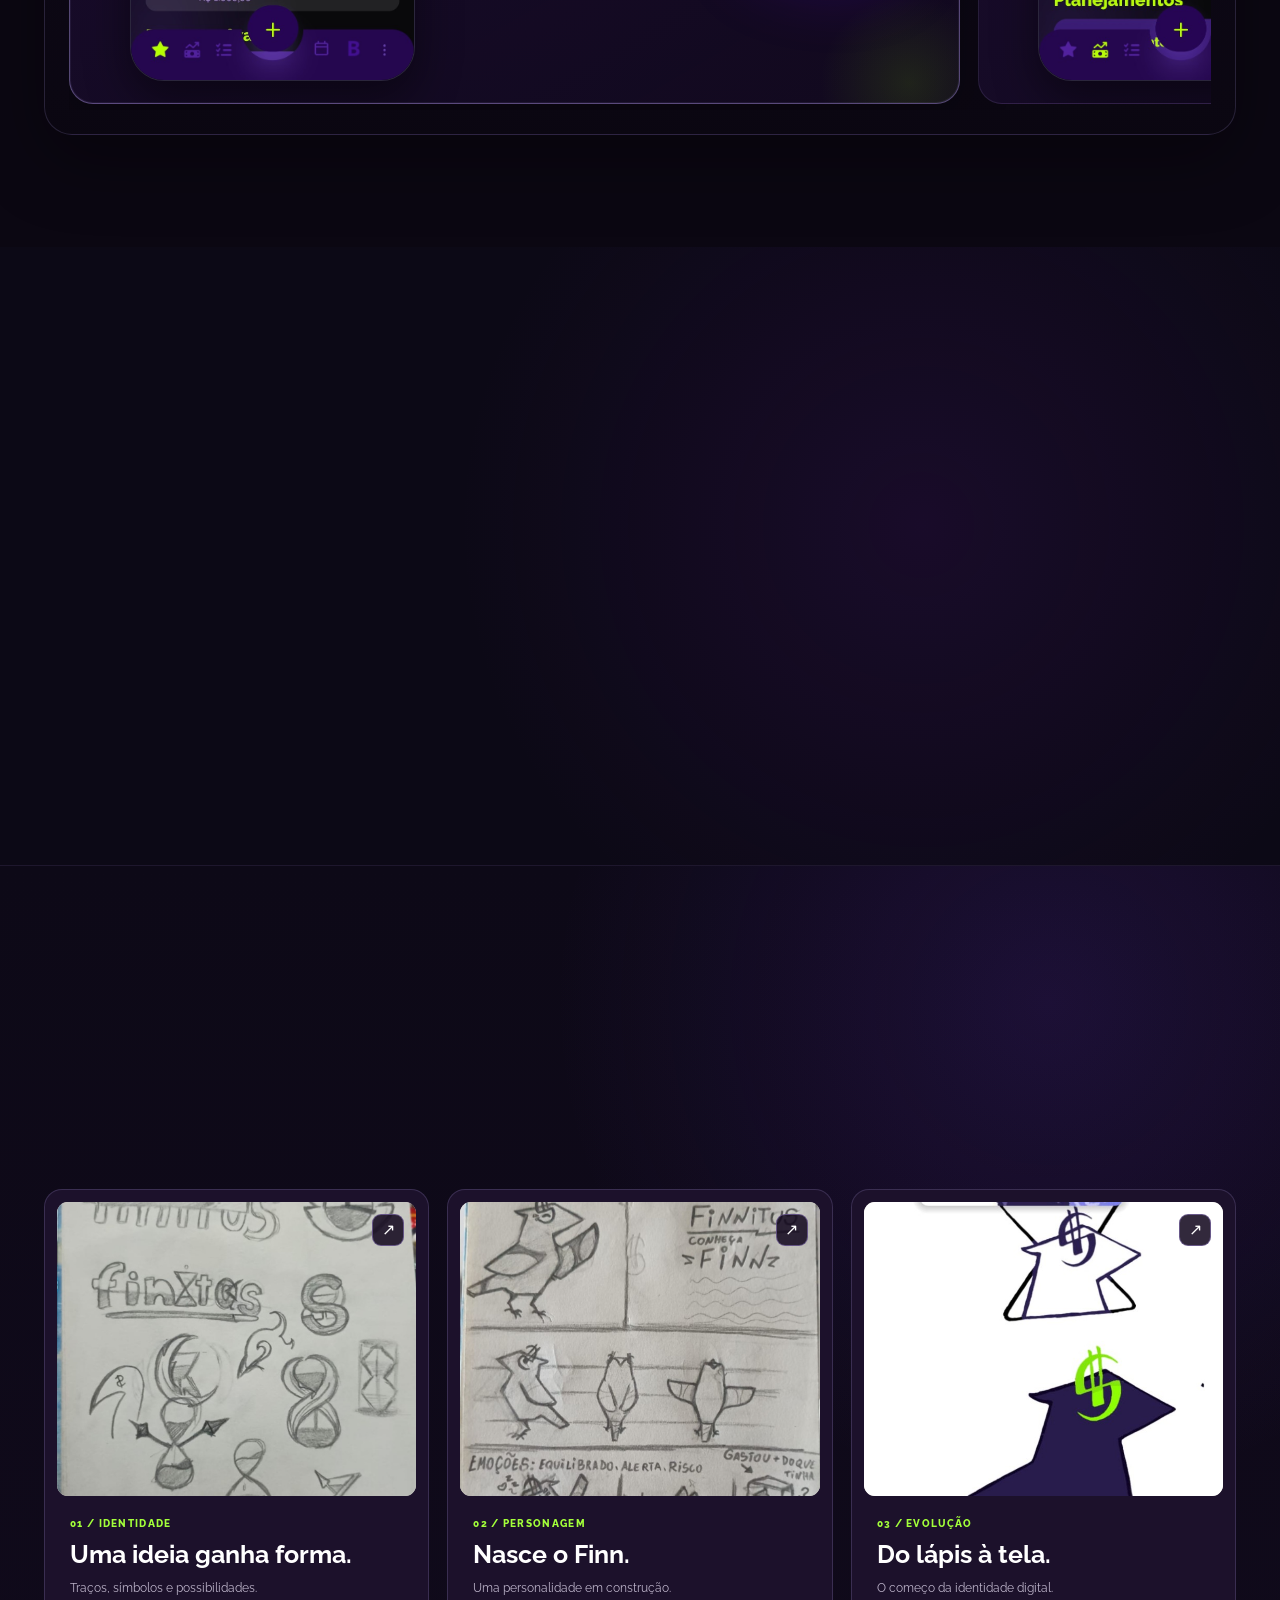
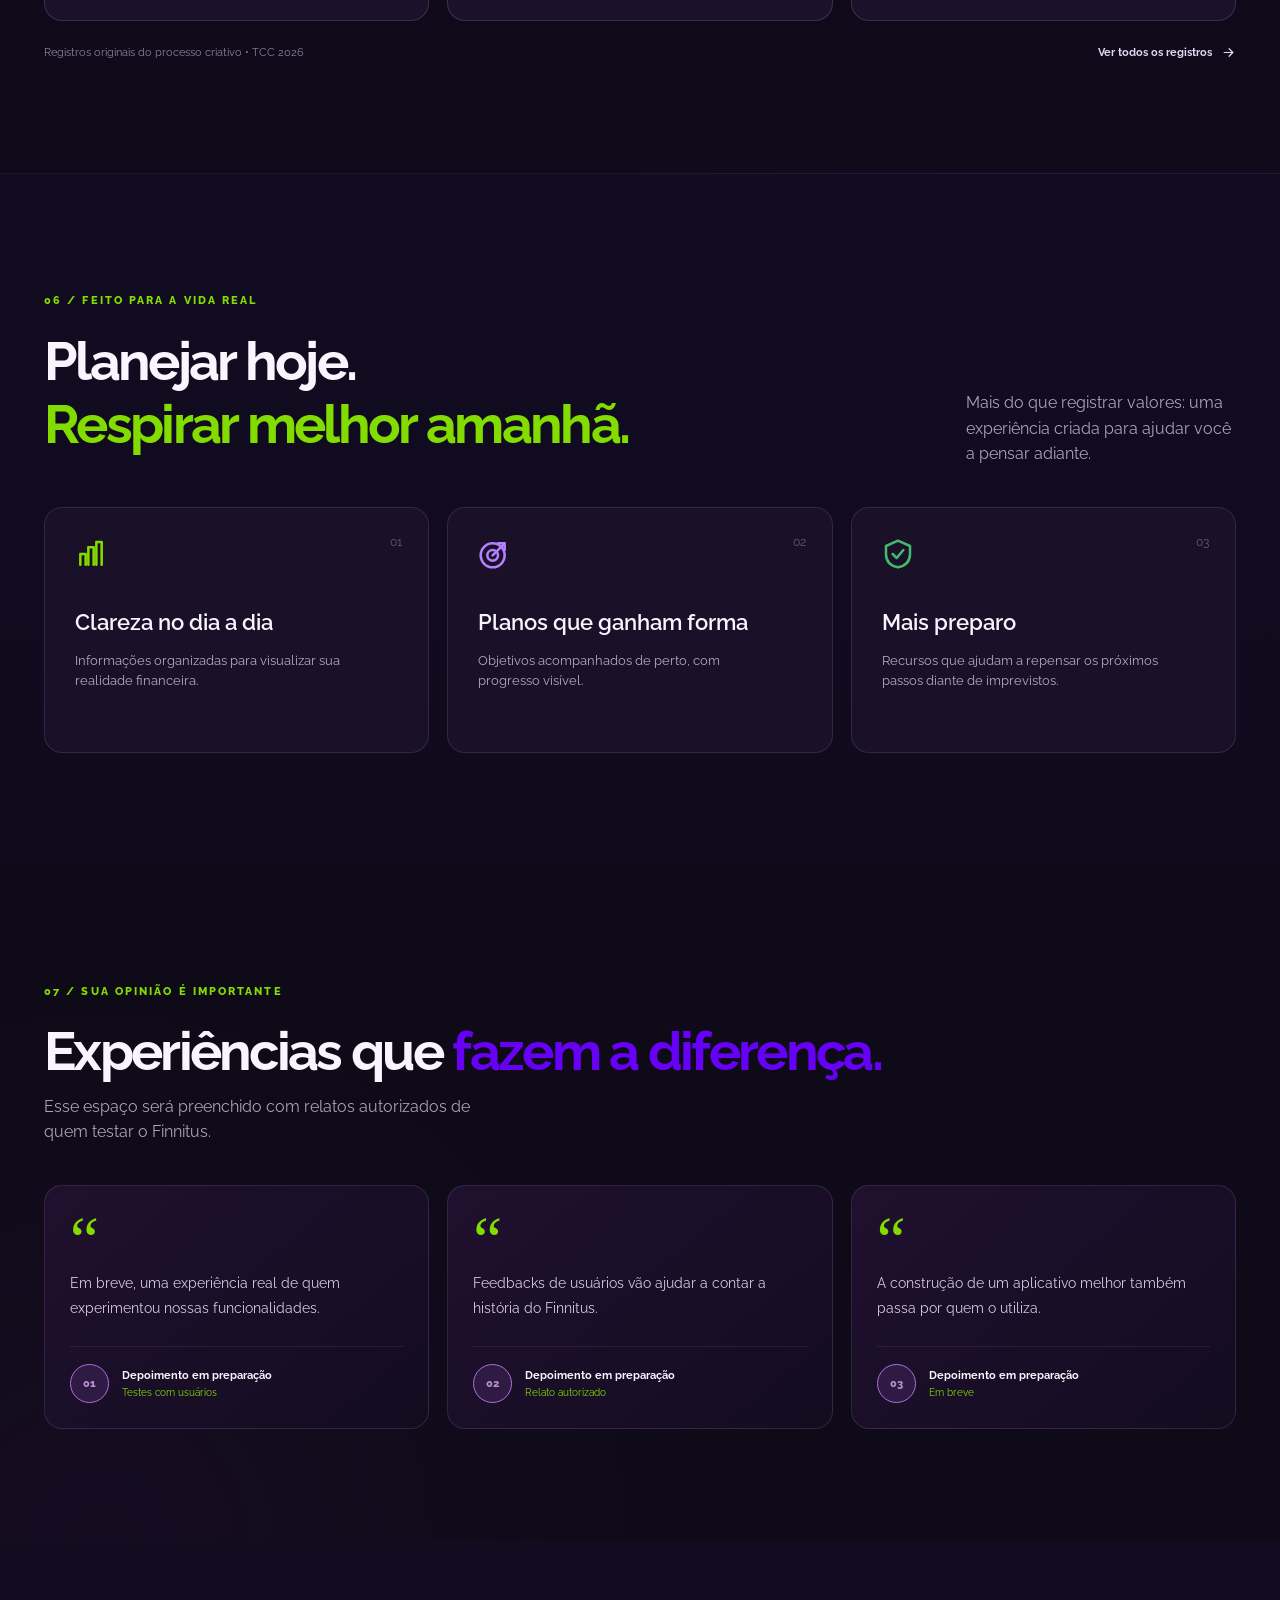
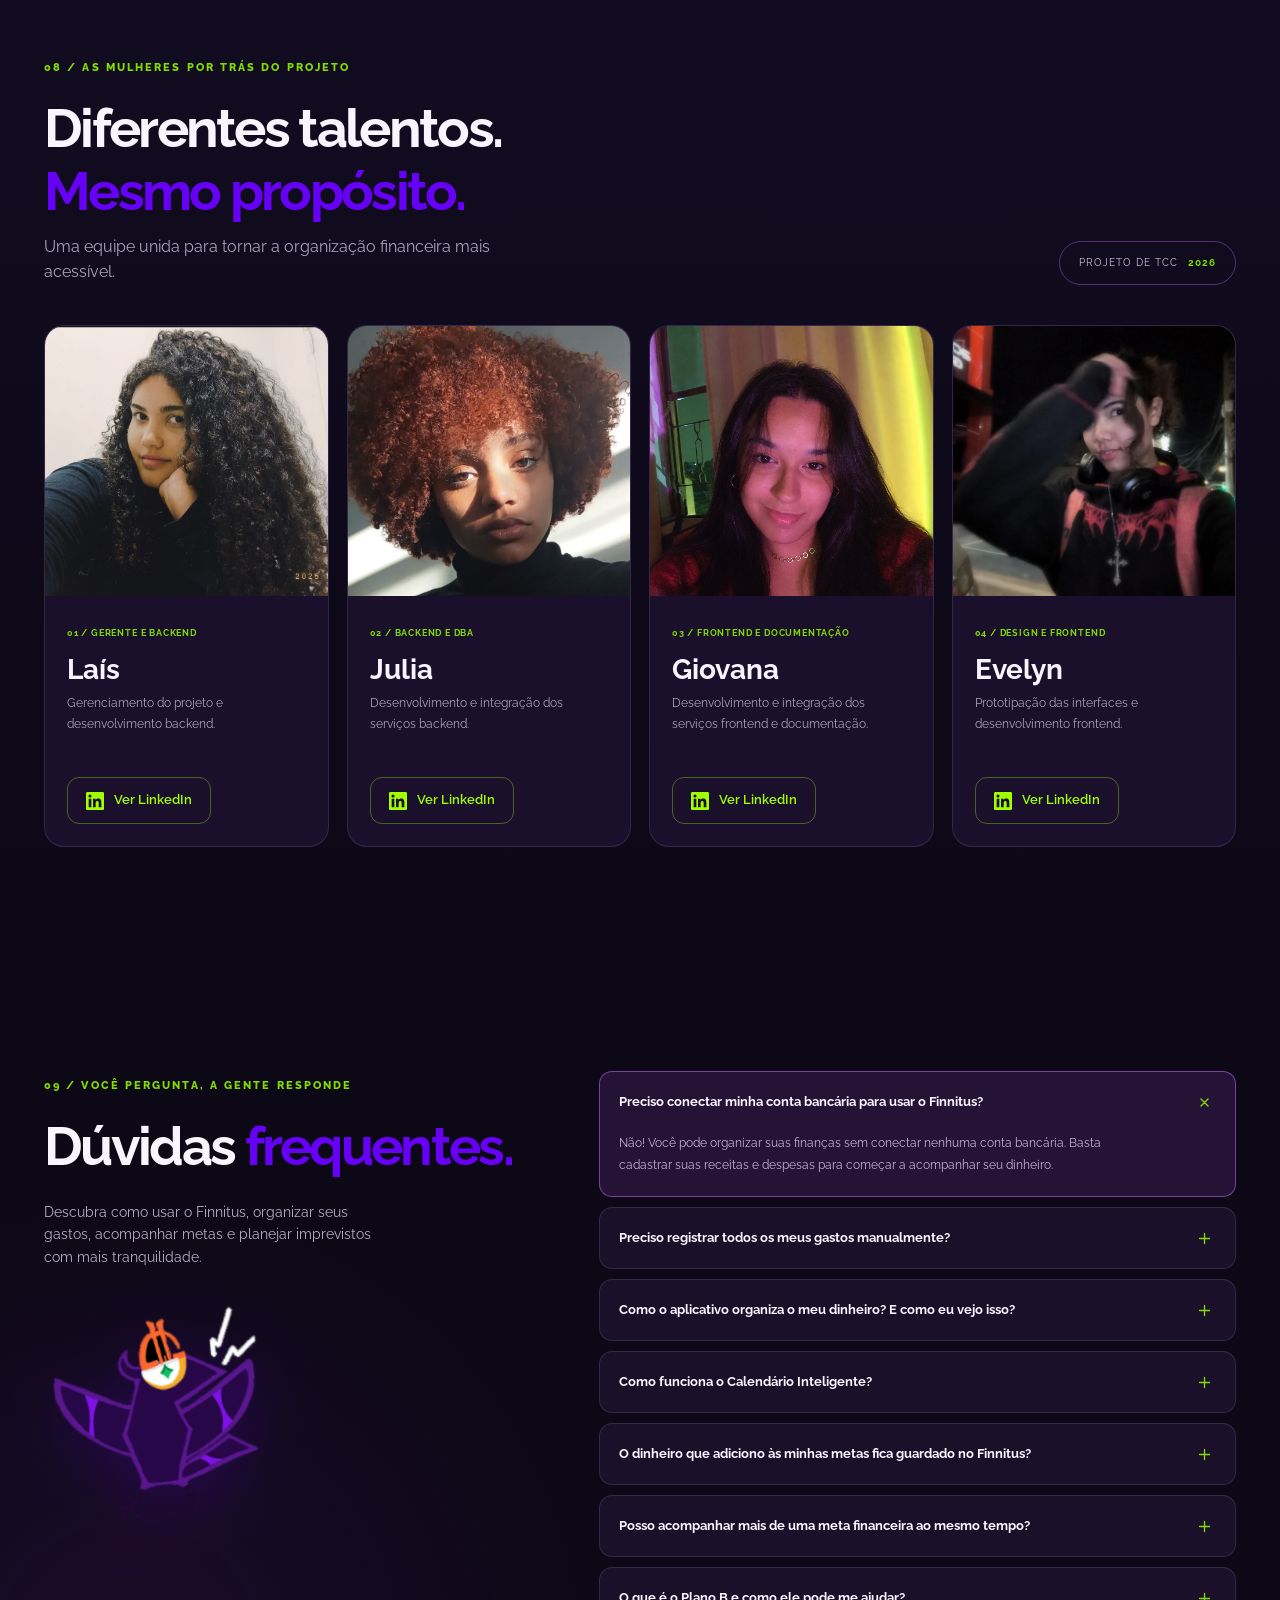
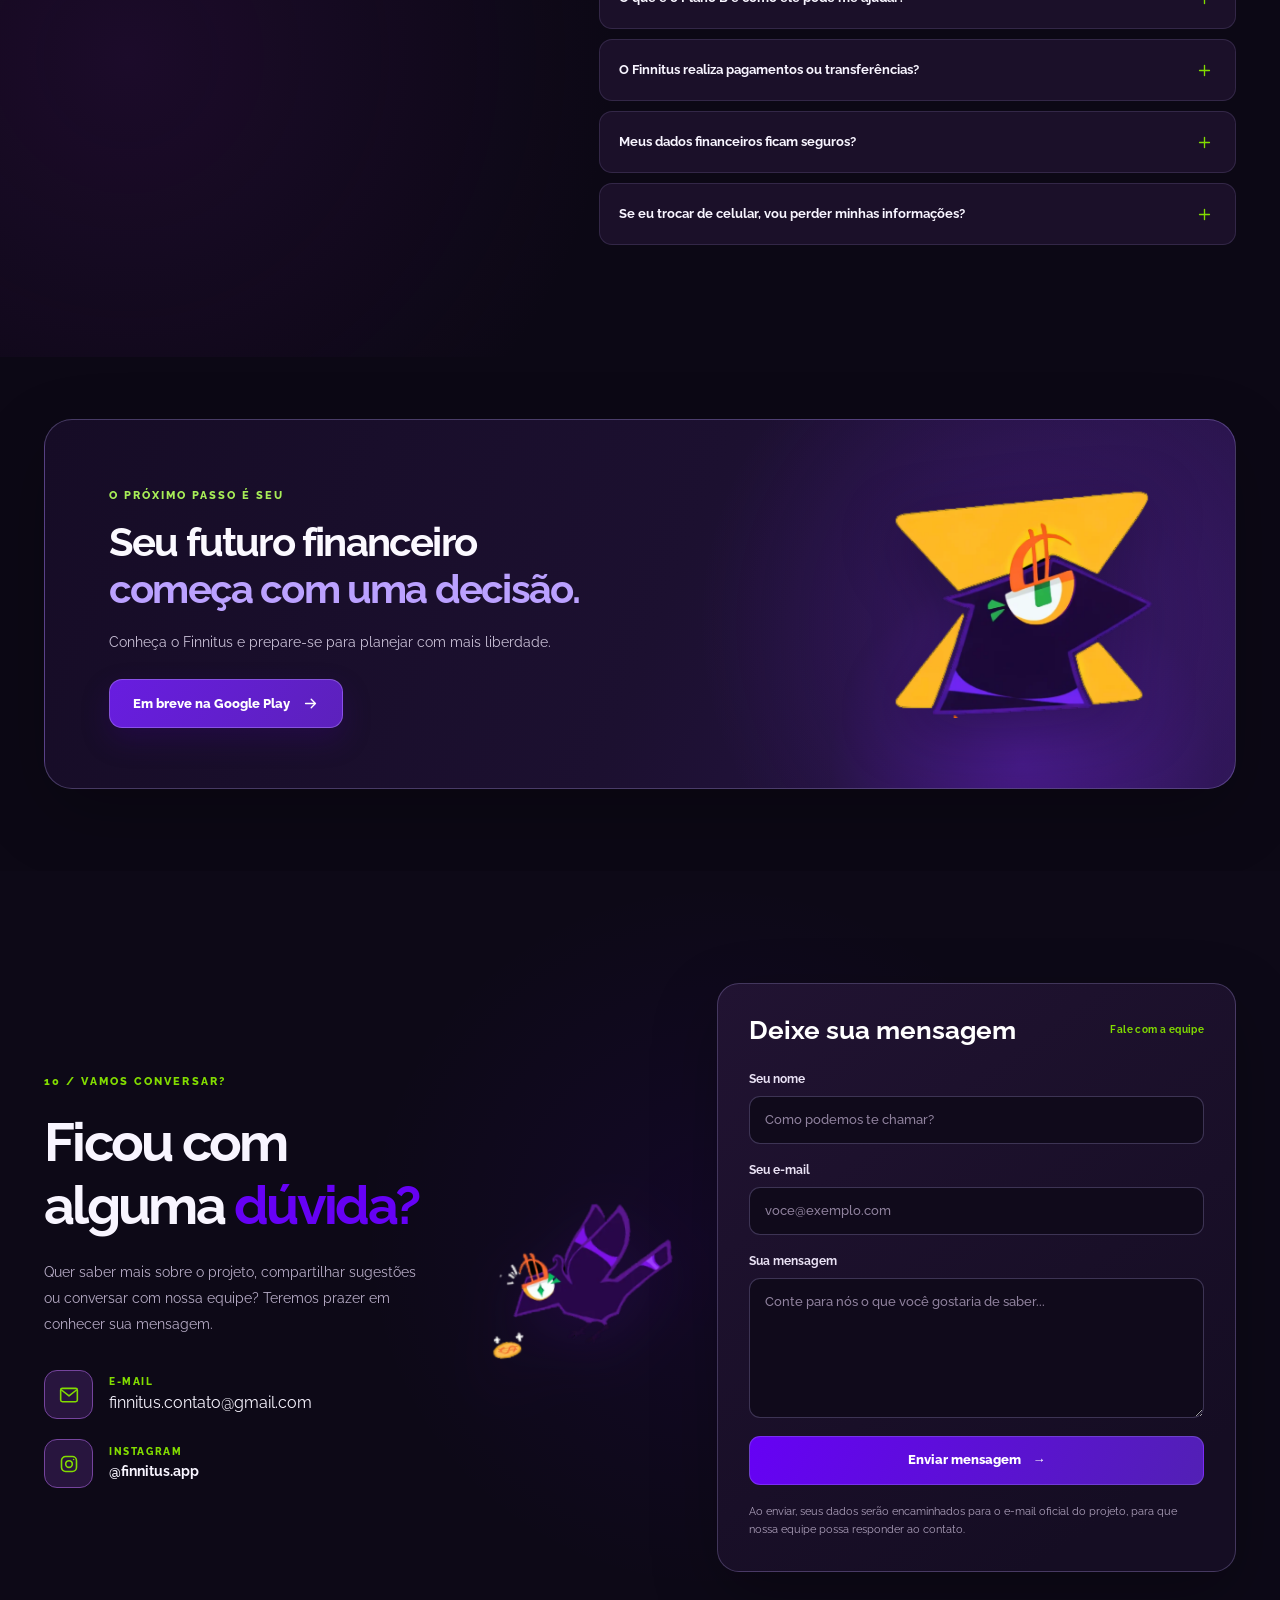
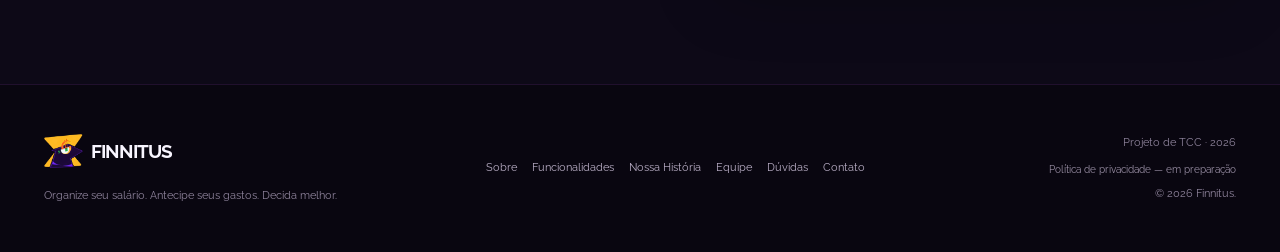
==== commit f7e4de32: "Merge pull request #13 from laiscalafange/attt aaaaaaaaaaaaaaaaaaaaaaaaaaaa" ====
--- a/index.html
+++ b/index.html
@@ -154,7 +154,7 @@
             <h2 class="section-title" id="app-lab-heading">Explore uma <span>prévia do aplicativo.</span></h2>
             <p>Clique em uma funcionalidade abaixo para rolar até esta área e visualizar um exemplo da experiência do Finnitus.</p>
           </div>
-          <div class="section-aside">SCROLLVIEW DE TESTE<br>INTERAÇÃO VISUAL</div>
+          <div class="section-aside">INTERAÇÃO VISUAL</div>
         </div>
         <div class="app-lab-shell" data-reveal>
           <div class="app-lab-head">
@@ -638,6 +638,20 @@
 
         <input type="hidden" name="_template" value="table" />
 
+        <!-- Retorno ao site após o envio confirmado pelo FormSubmit -->
+        <input
+          type="hidden"
+          name="_next"
+          value="https://finnitus-site.onrender.com/obrigado.html"
+        />
+
+        <!-- Indica a origem do formulário ao serviço de envio -->
+        <input
+          type="hidden"
+          name="_url"
+          value="https://finnitus-site.onrender.com/"
+        />
+
         <input
           type="text"
           name="_honey"
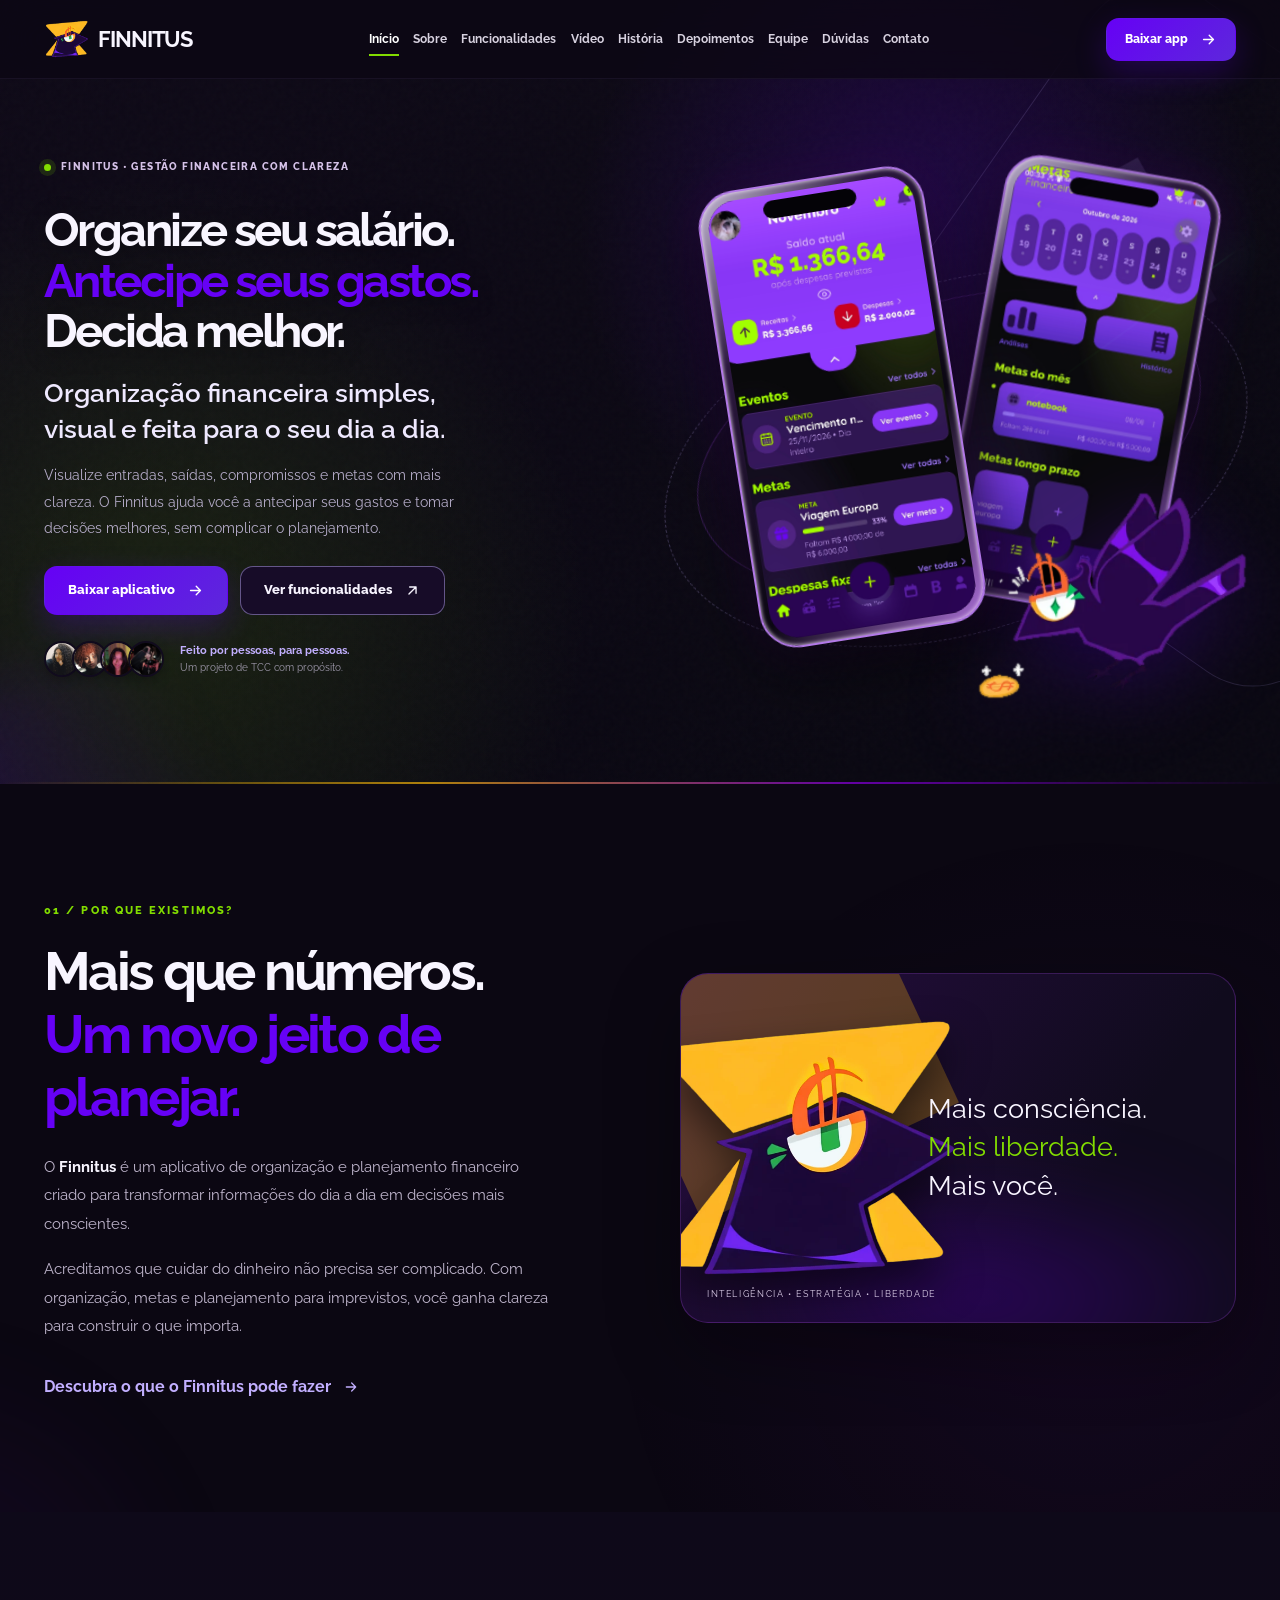
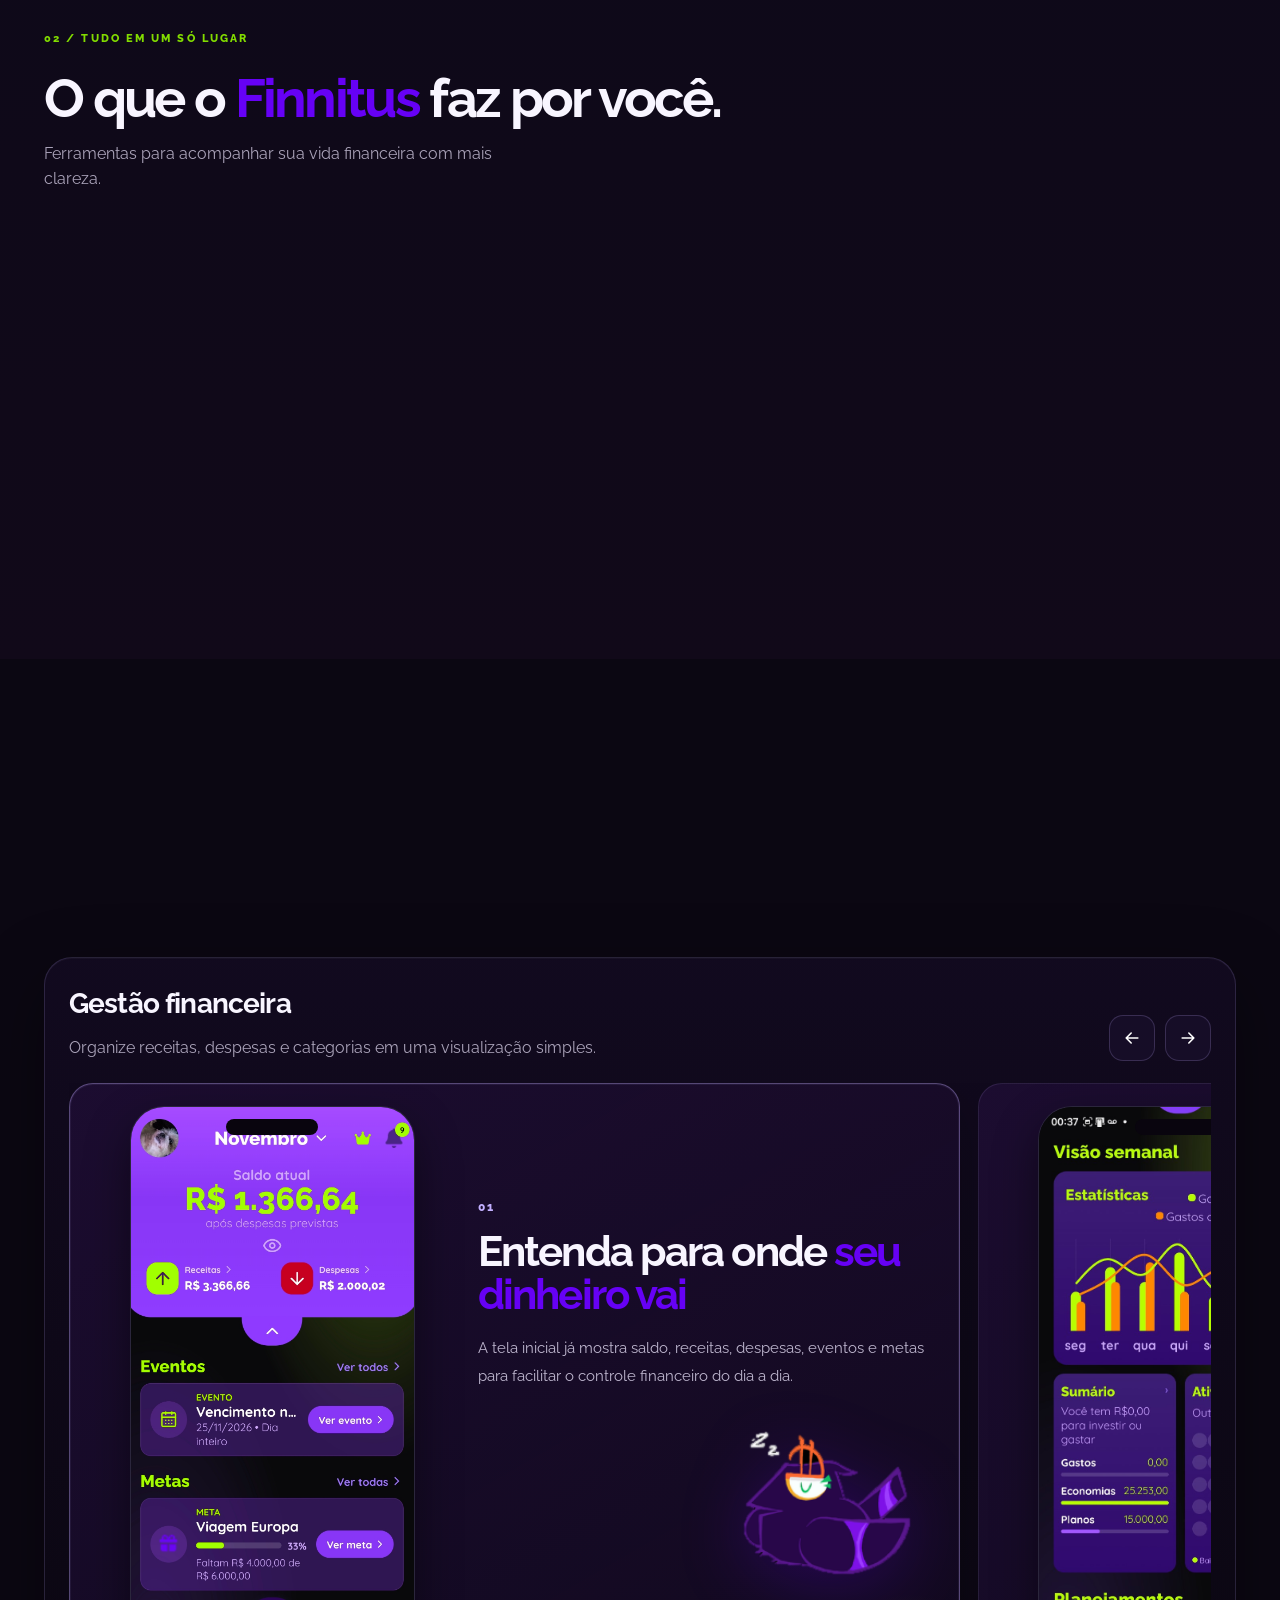
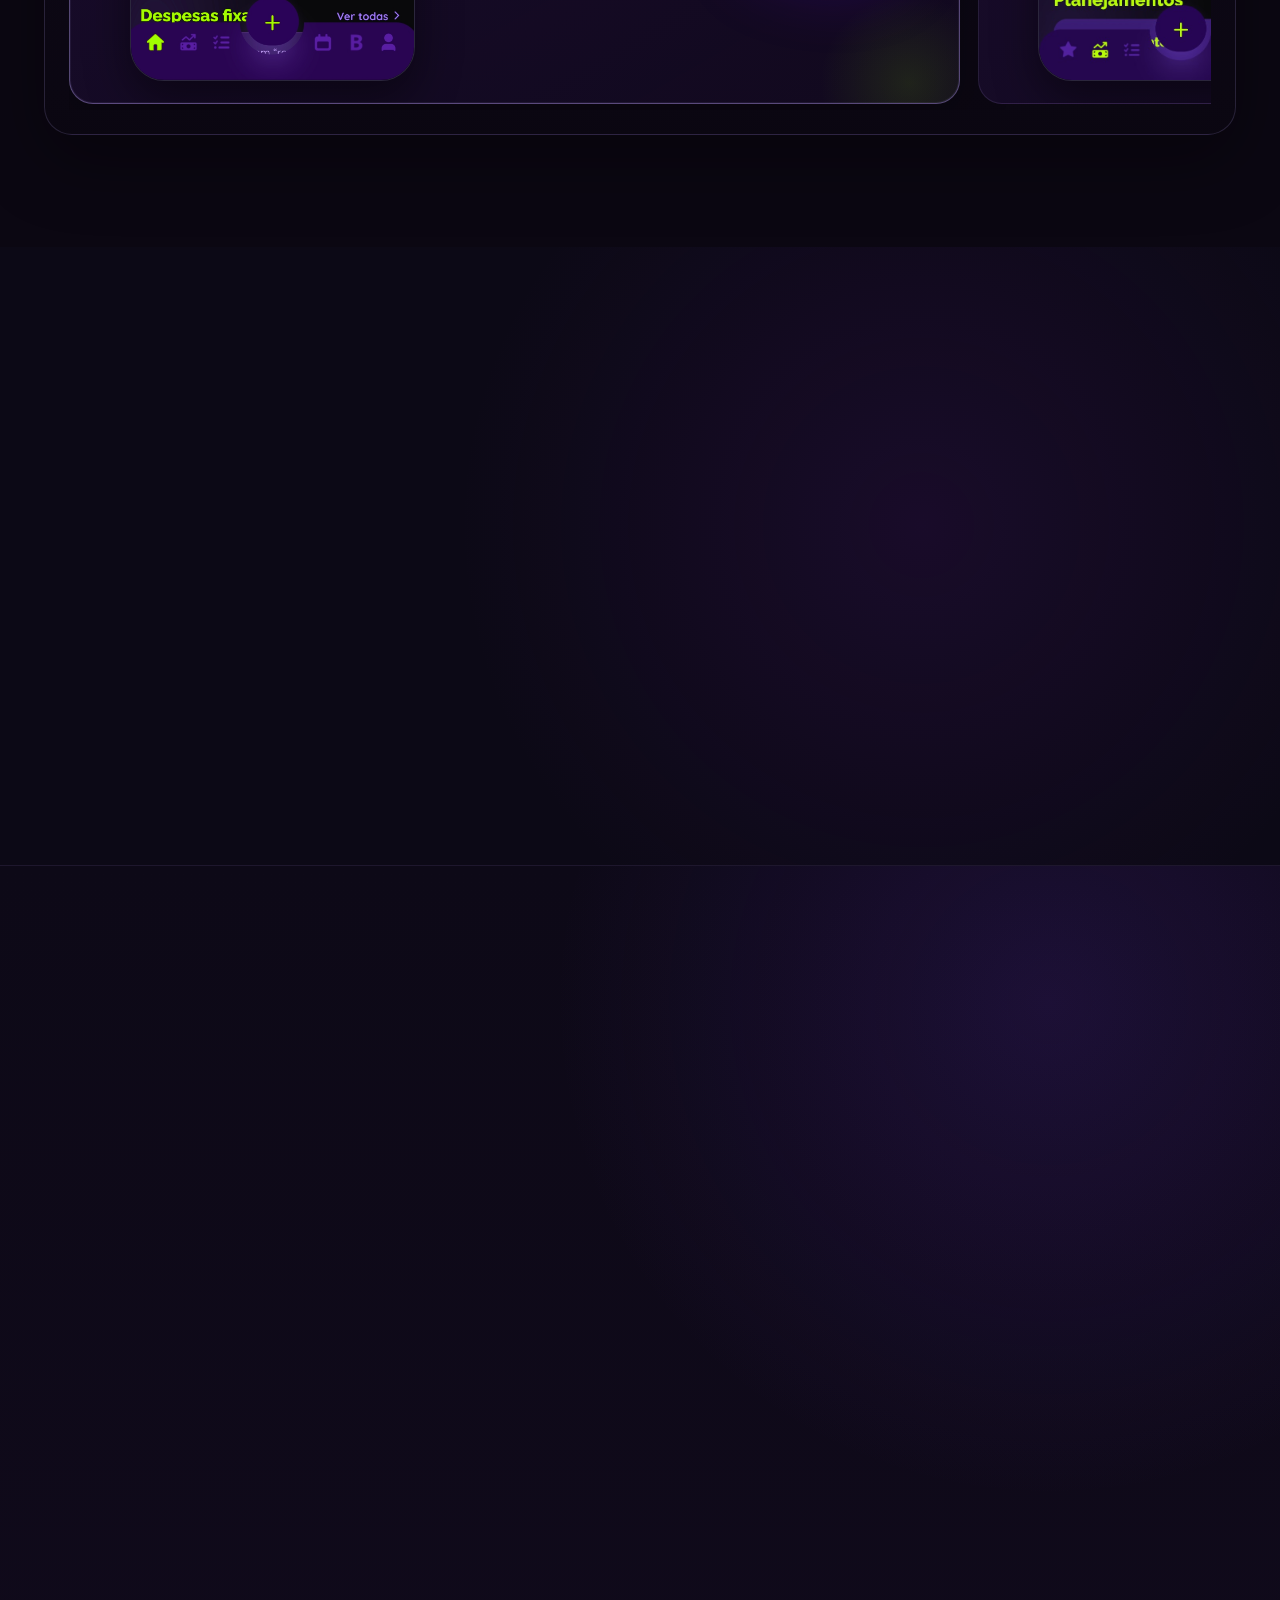
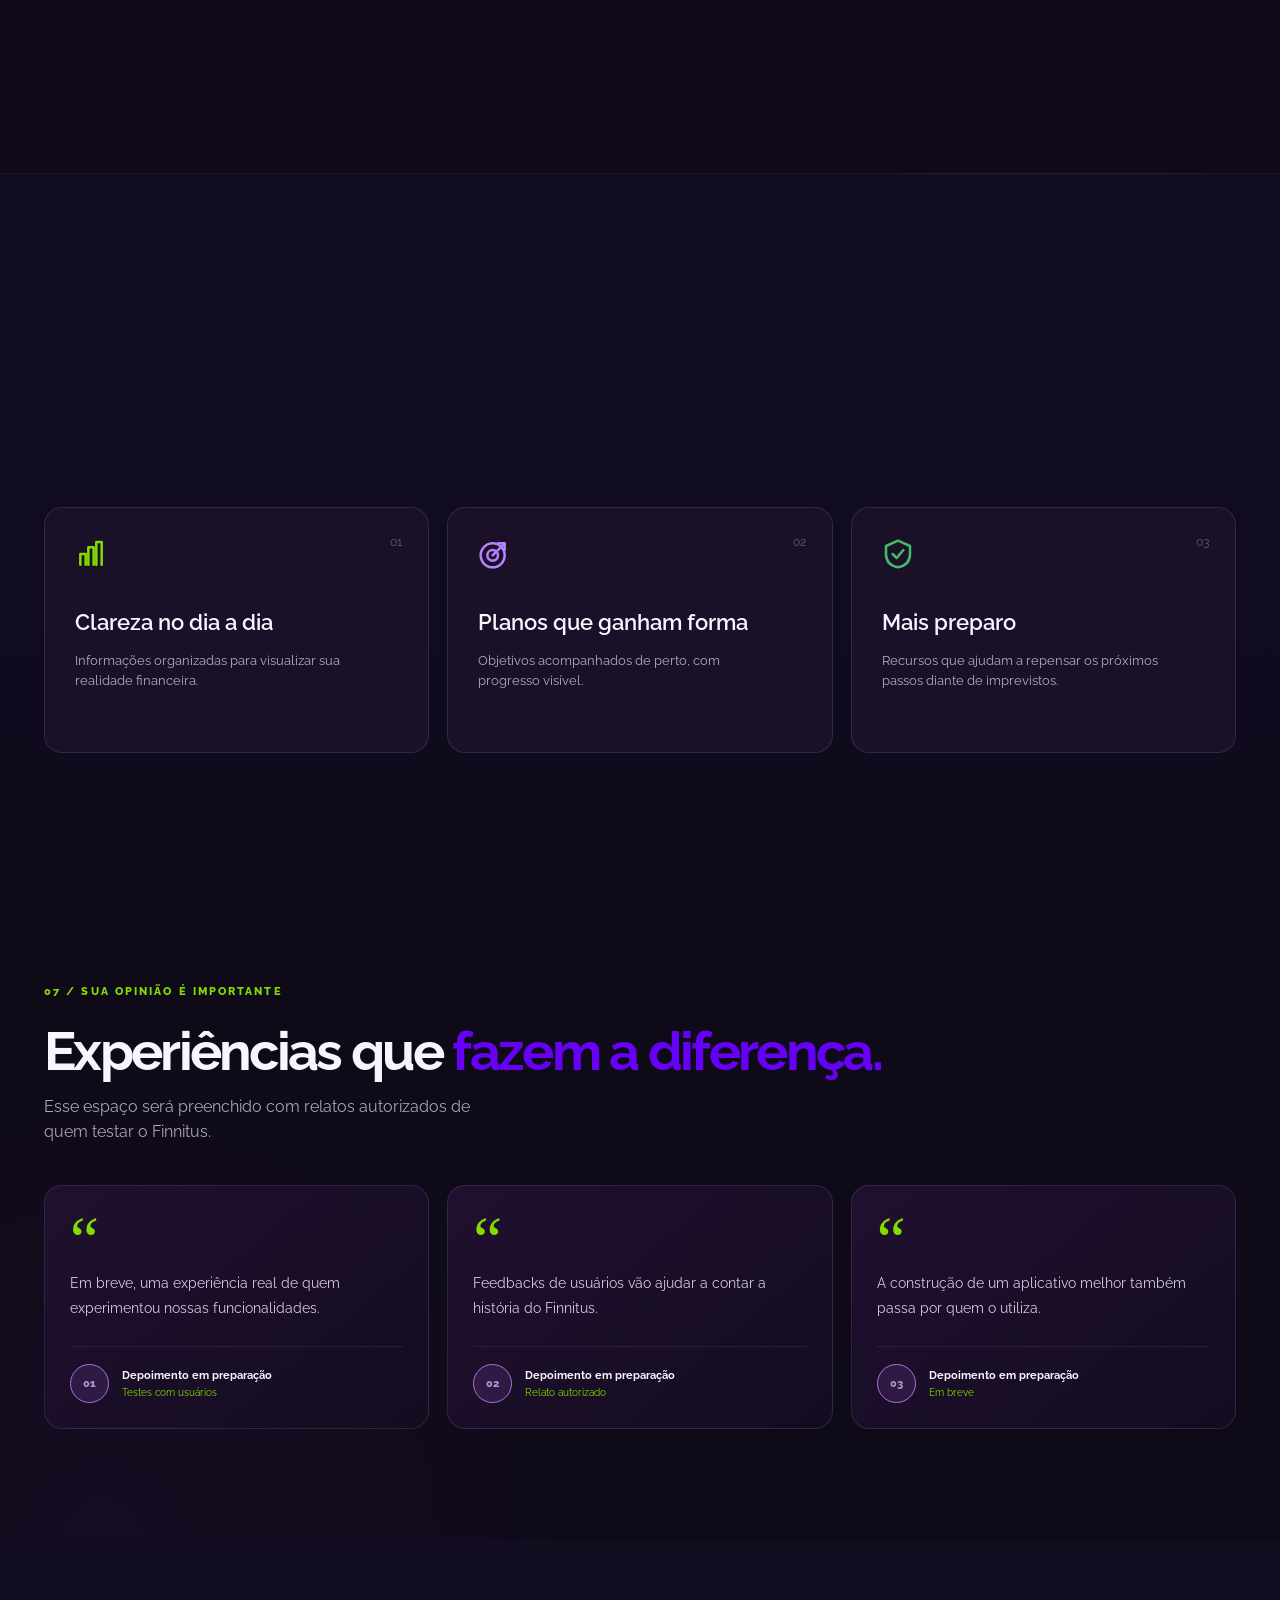
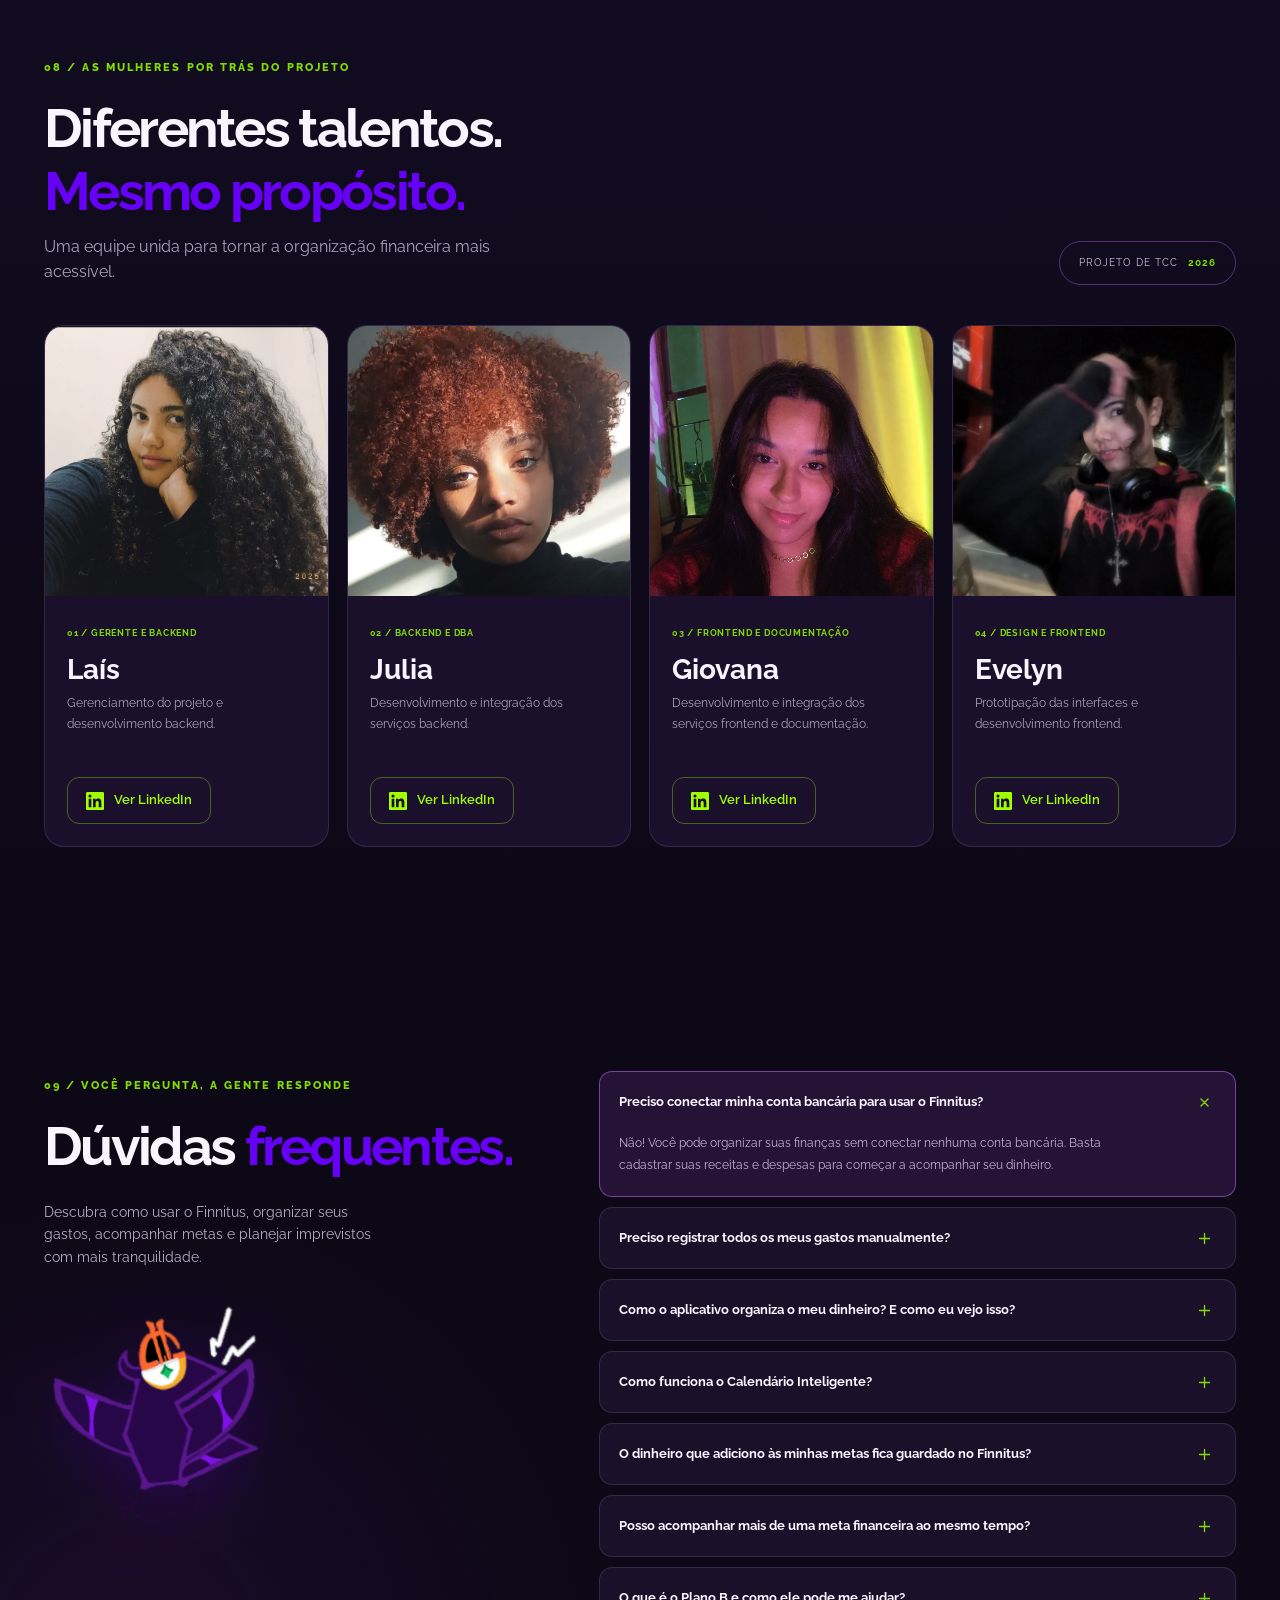
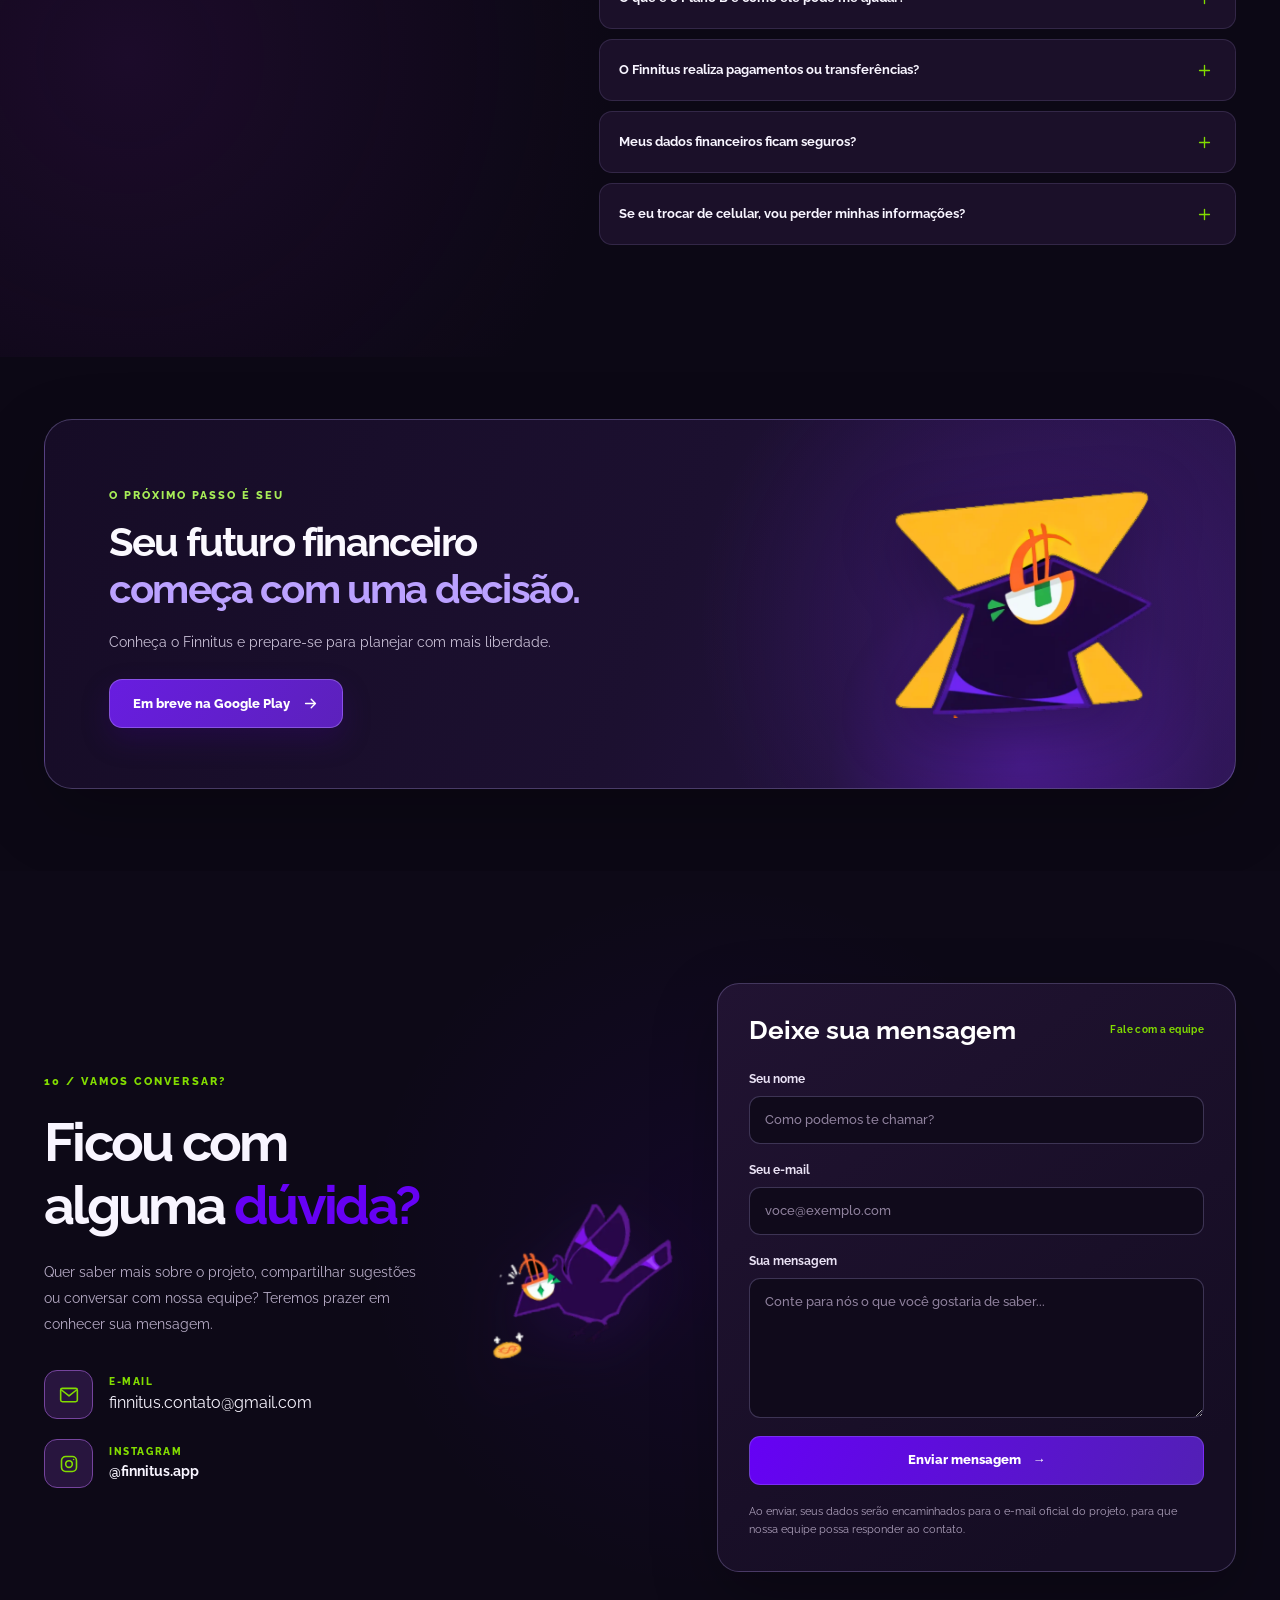
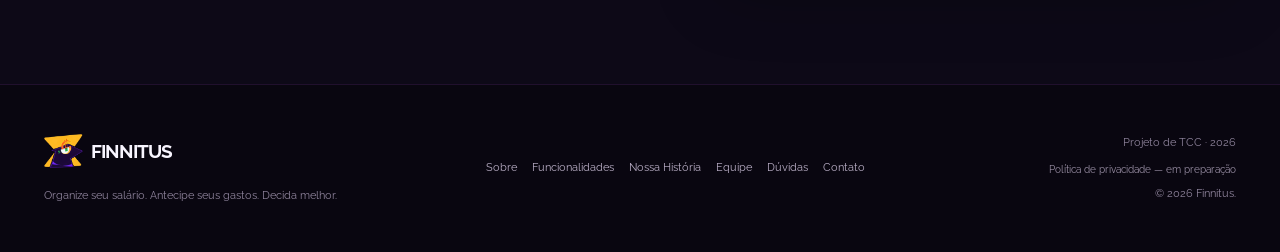
==== commit cc59eabe: "Merge pull request #15 from laiscalafange/fotos add" ====
--- a/index.html
+++ b/index.html
@@ -187,7 +187,7 @@
             <article class="app-demo-slide" data-demo-slide="2">
               <div class="demo-phone">
                 <div class="demo-real-frame">
-                  <img src="assets/screens/calendario.jpg" alt="Tela real do calendário do Finnitus" loading="lazy">
+                  <img src="assets/screens/calendario.jpeg" alt="Tela real do calendário do Finnitus" loading="lazy">
                 </div>
               </div>
               <div class="demo-copy"><span class="demo-kicker">03</span><h3>Antecipe compromissos e <span class="demo-lilac">datas importantes</span></h3><p>O calendário inteligente permite antecipar compromissos, vencimentos e movimentações ao longo do mês.</p><img src="assets/finn-preocupado.png" class="demo-finn" alt="Finn em pose expressiva" loading="lazy"></div>
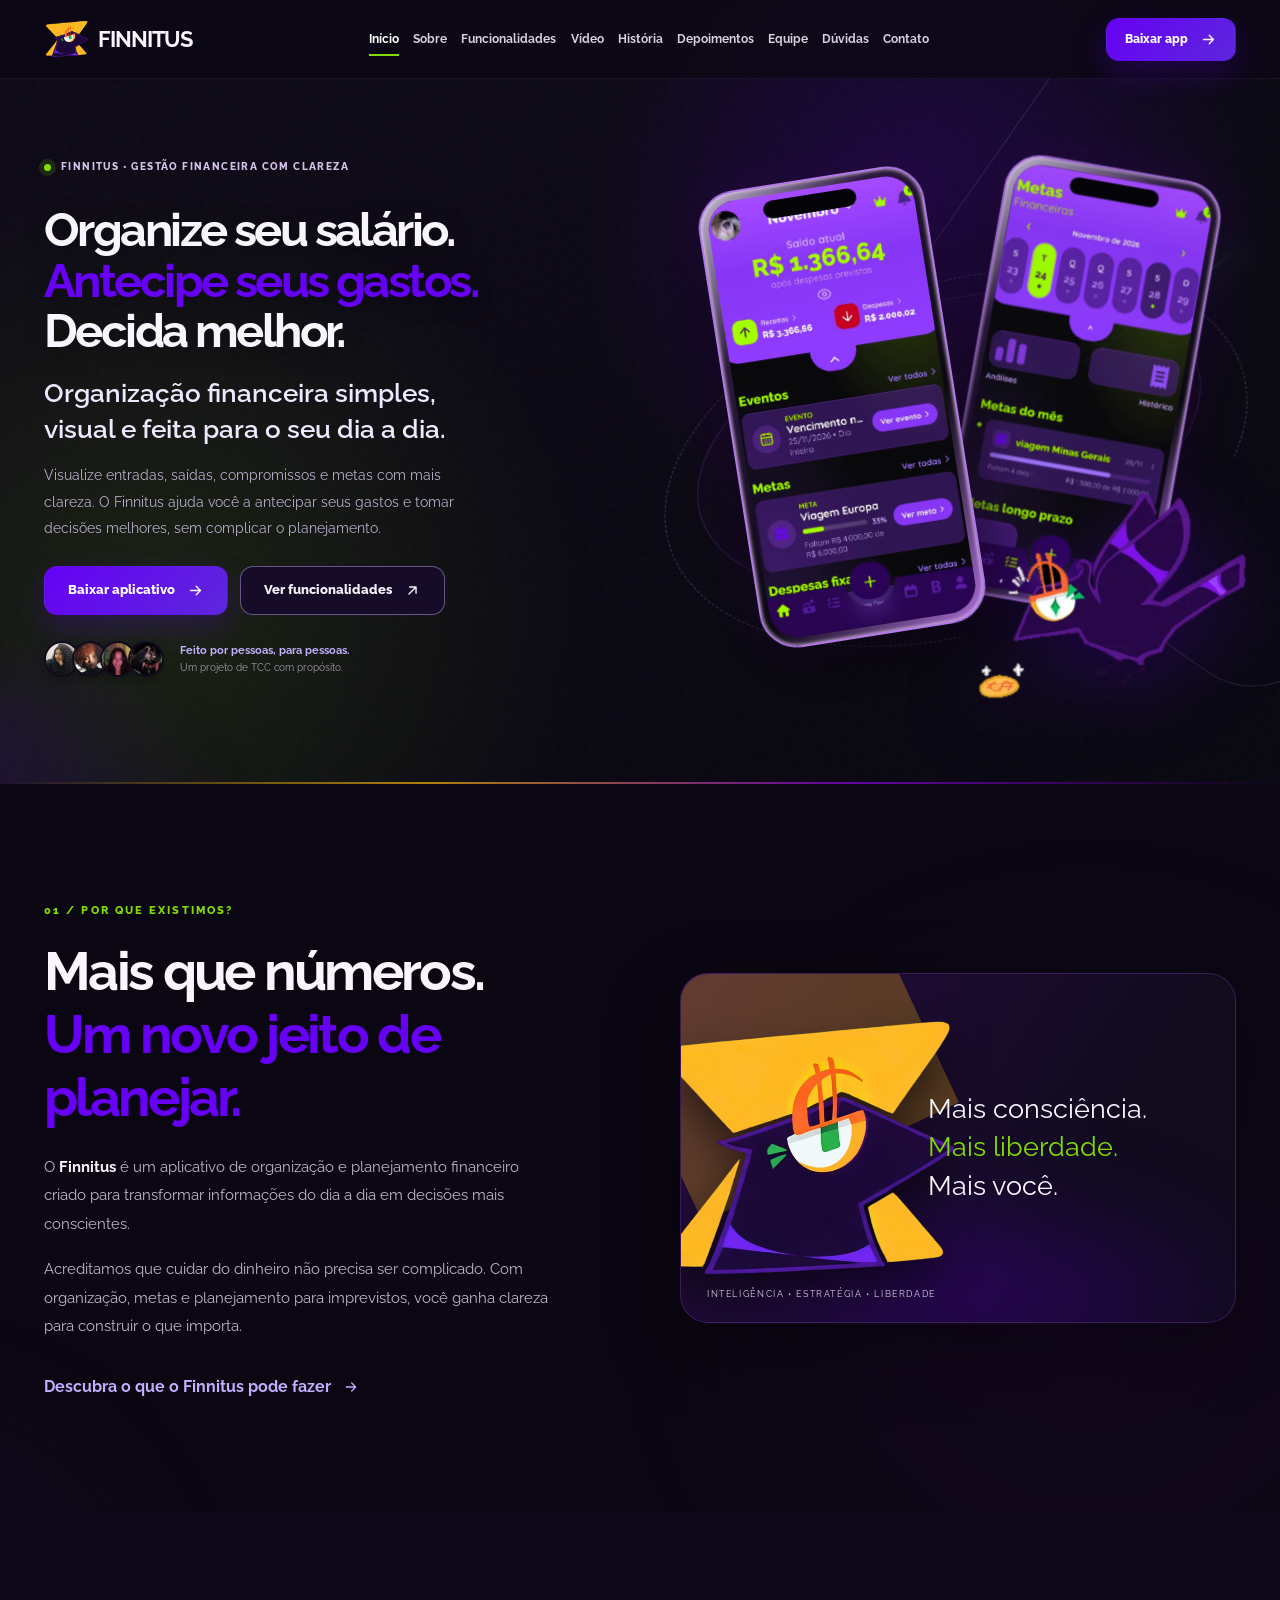
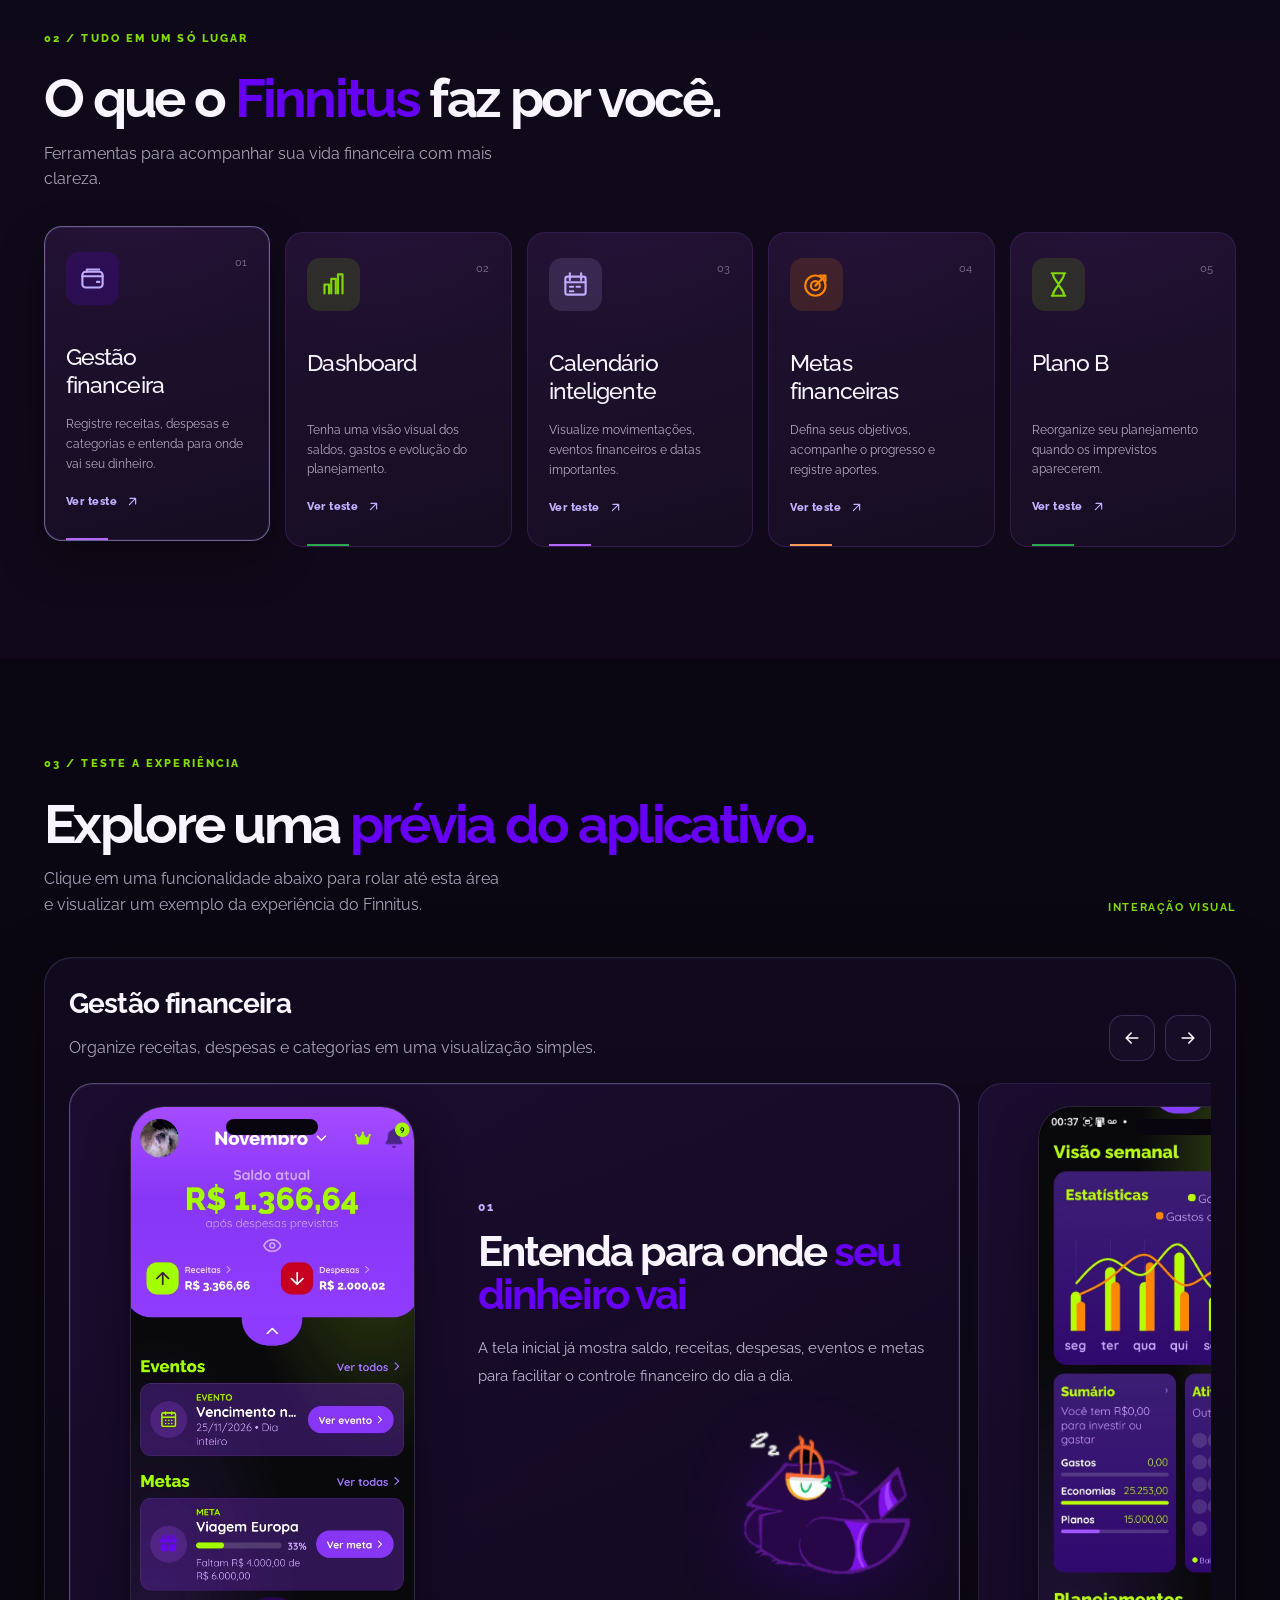
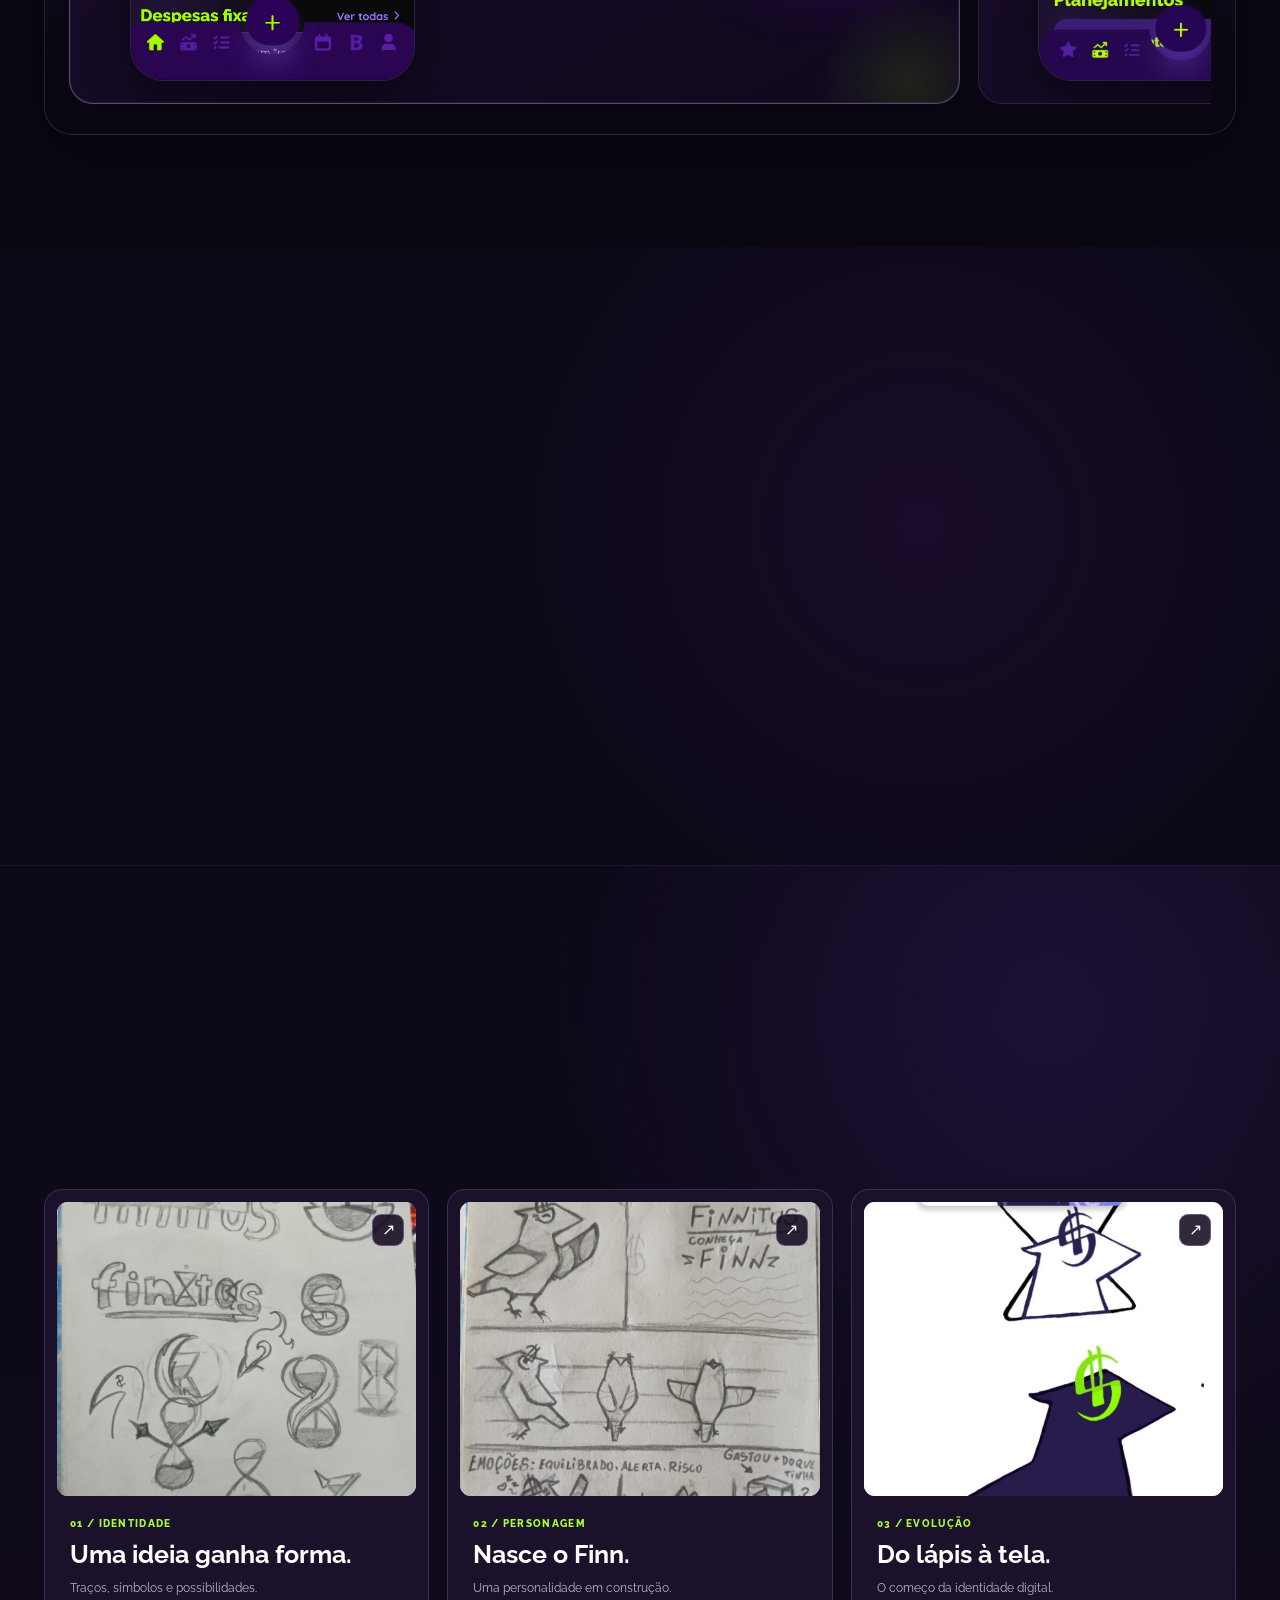
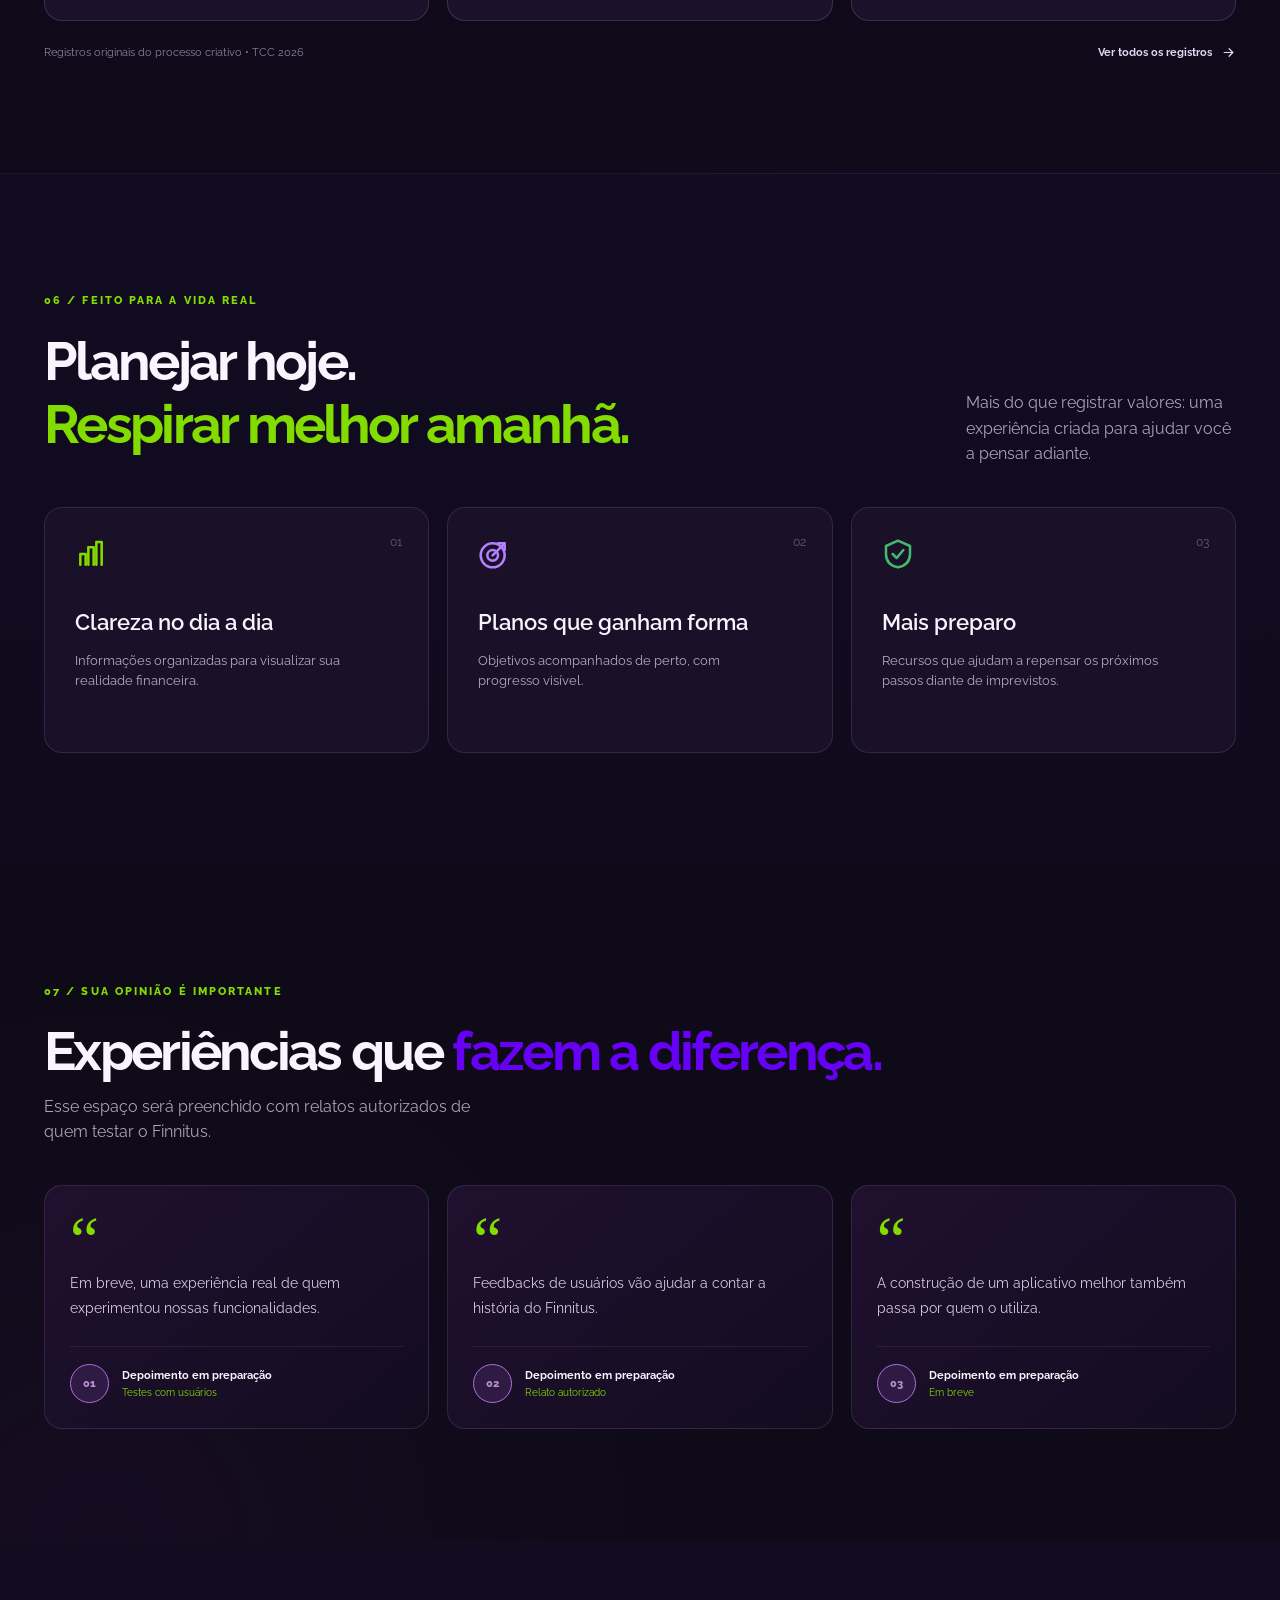
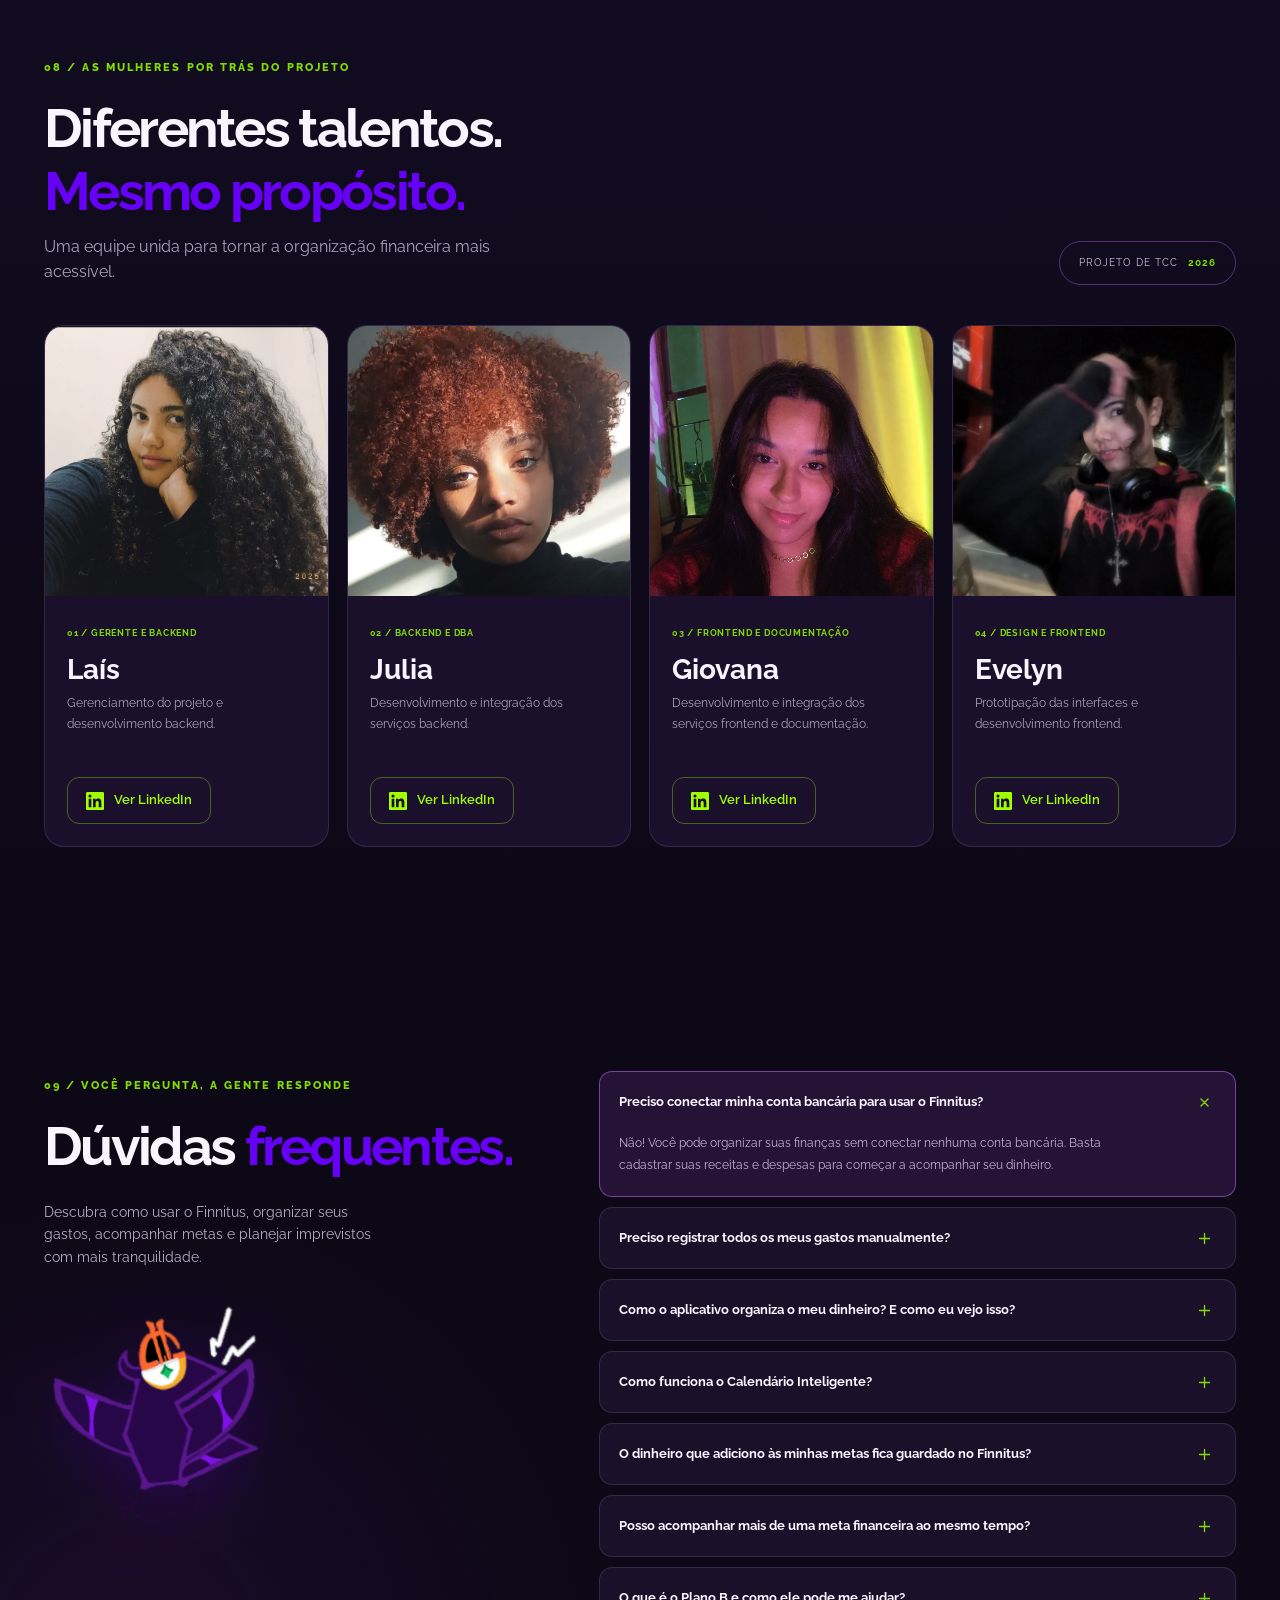
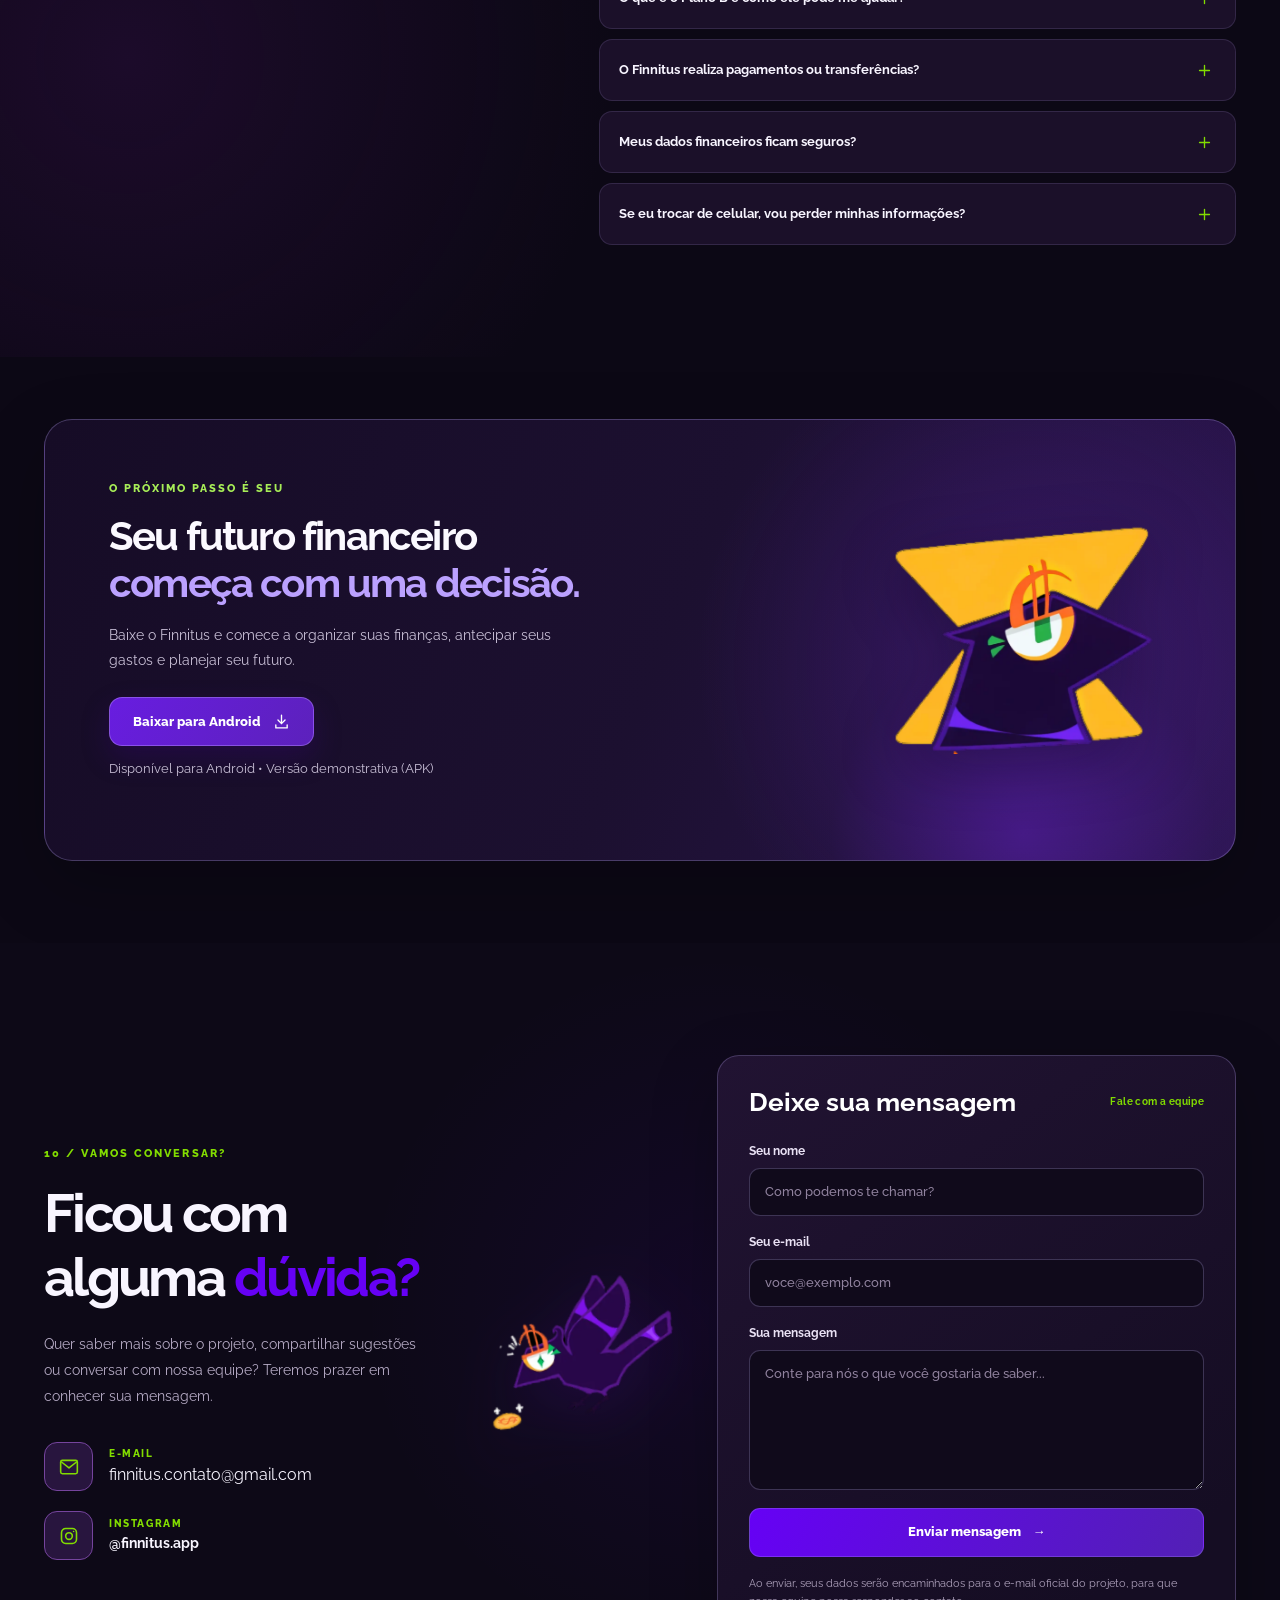
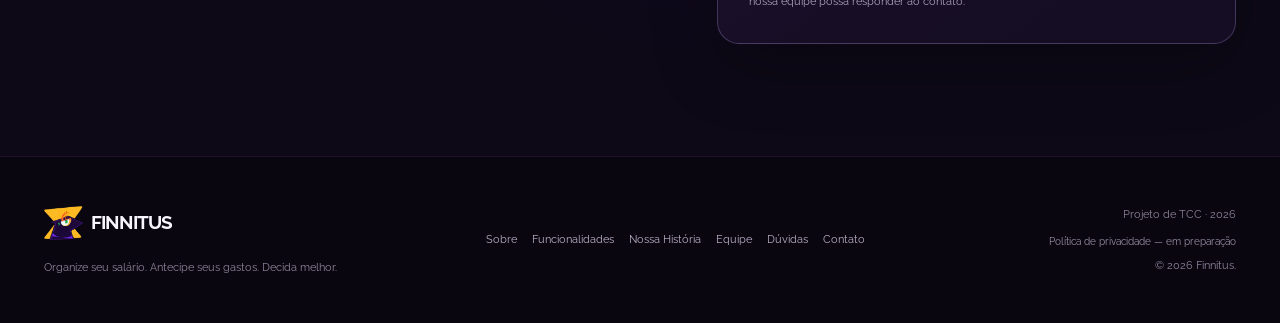
==== commit 132508c9: "Update index.html" ====
--- a/index.html
+++ b/index.html
@@ -566,10 +566,53 @@
       </div>
     </section>
 
-    <!-- 11 DOWNLOAD -->
-    <section class="section download-section" id="baixar" aria-labelledby="download-heading">
-      <div class="container"><div class="download-banner" data-reveal><div class="download-spark" aria-hidden="true"></div><div class="download-copy"><span class="section-label">O PRÓXIMO PASSO É SEU</span><h2 id="download-heading">Seu futuro financeiro<br><em>começa com uma decisão.</em></h2><p>Conheça o Finnitus e prepare-se para planejar com mais liberdade.</p><button class="btn btn-dark" data-download type="button">Em breve na Google Play <svg class="i"><use href="#icon-arrow"/></svg></button></div><img class="download-finn" src="assets/finn-logo-principal.png" alt="Mascote Finn e símbolo da ampulheta" loading="lazy" /><div class="download-ghost-word">FINNITUS</div></div></div>
-    </section>
+   <!-- 11 DOWNLOAD -->
+<section class="section download-section" id="baixar" aria-labelledby="download-heading">
+  <div class="container">
+    <div class="download-banner" data-reveal>
+      <div class="download-spark" aria-hidden="true"></div>
+
+      <div class="download-copy">
+        <span class="section-label">O PRÓXIMO PASSO É SEU</span>
+
+        <h2 id="download-heading">
+          Seu futuro financeiro<br>
+          <em>começa com uma decisão.</em>
+        </h2>
+
+        <p>
+          Baixe o Finnitus e comece a organizar suas finanças,
+          antecipar seus gastos e planejar seu futuro.
+        </p>
+
+        <a
+          class="btn btn-dark"
+          href="https://expo.dev/artifacts/eas/DgUXG5OFCB-x6sixUbF0aWyRq8YSgvPxKMfvGW2tCNs.apk"
+          target="_blank"
+          rel="noopener noreferrer"
+        >
+          Baixar para Android
+          <svg class="i" aria-hidden="true">
+            <use href="#icon-download"/>
+          </svg>
+        </a>
+
+        <p style="font-size: 13px; margin-top: 12px;">
+          Disponível para Android • Versão demonstrativa (APK)
+        </p>
+      </div>
+
+      <img
+        class="download-finn"
+        src="assets/finn-logo-principal.png"
+        alt="Mascote Finn e símbolo da ampulheta"
+        loading="lazy"
+      />
+
+      <div class="download-ghost-word">FINNITUS</div>
+    </div>
+  </div>
+</section>
 
    <!-- 12 CONTACT -->
 <section class="section contact" id="contato" aria-labelledby="contact-heading">
